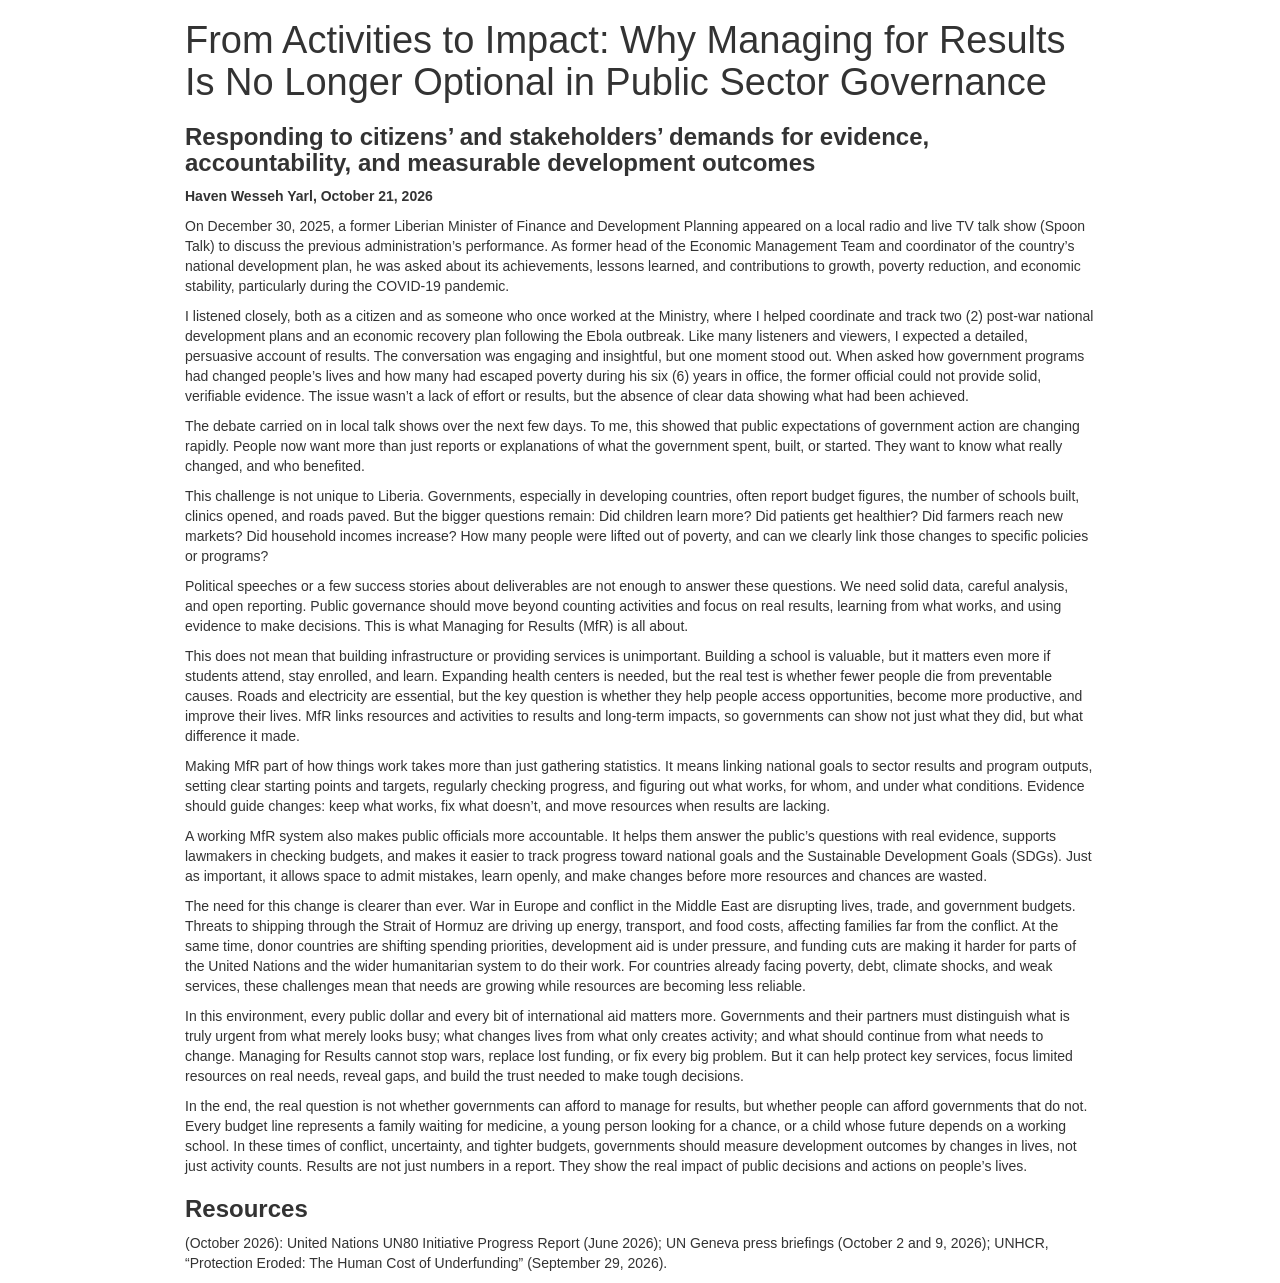
==== blogs/managing-for-results/managing_for_results.html @ 58fdbbfe "Update" ====
<!DOCTYPE html>

<html>

<head>

<meta charset="utf-8" />
<meta name="generator" content="pandoc" />
<meta http-equiv="X-UA-Compatible" content="IE=EDGE" />




<title>From Activities to Impact: Why Managing for Results Is No Longer Optional in Public Sector Governance</title>

<script>// Pandoc 2.9 adds attributes on both header and div. We remove the former (to
// be compatible with the behavior of Pandoc < 2.8).
document.addEventListener('DOMContentLoaded', function(e) {
  var hs = document.querySelectorAll("div.section[class*='level'] > :first-child");
  var i, h, a;
  for (i = 0; i < hs.length; i++) {
    h = hs[i];
    if (!/^h[1-6]$/i.test(h.tagName)) continue;  // it should be a header h1-h6
    a = h.attributes;
    while (a.length > 0) h.removeAttribute(a[0].name);
  }
});
</script>
<script>/*! jQuery v3.6.0 | (c) OpenJS Foundation and other contributors | jquery.org/license */
!function(e,t){"use strict";"object"==typeof module&&"object"==typeof module.exports?module.exports=e.document?t(e,!0):function(e){if(!e.document)throw new Error("jQuery requires a window with a document");return t(e)}:t(e)}("undefined"!=typeof window?window:this,function(C,e){"use strict";var t=[],r=Object.getPrototypeOf,s=t.slice,g=t.flat?function(e){return t.flat.call(e)}:function(e){return t.concat.apply([],e)},u=t.push,i=t.indexOf,n={},o=n.toString,v=n.hasOwnProperty,a=v.toString,l=a.call(Object),y={},m=function(e){return"function"==typeof e&&"number"!=typeof e.nodeType&&"function"!=typeof e.item},x=function(e){return null!=e&&e===e.window},E=C.document,c={type:!0,src:!0,nonce:!0,noModule:!0};function b(e,t,n){var r,i,o=(n=n||E).createElement("script");if(o.text=e,t)for(r in c)(i=t[r]||t.getAttribute&&t.getAttribute(r))&&o.setAttribute(r,i);n.head.appendChild(o).parentNode.removeChild(o)}function w(e){return null==e?e+"":"object"==typeof e||"function"==typeof e?n[o.call(e)]||"object":typeof e}var f="3.6.0",S=function(e,t){return new S.fn.init(e,t)};function p(e){var t=!!e&&"length"in e&&e.length,n=w(e);return!m(e)&&!x(e)&&("array"===n||0===t||"number"==typeof t&&0<t&&t-1 in e)}S.fn=S.prototype={jquery:f,constructor:S,length:0,toArray:function(){return s.call(this)},get:function(e){return null==e?s.call(this):e<0?this[e+this.length]:this[e]},pushStack:function(e){var t=S.merge(this.constructor(),e);return t.prevObject=this,t},each:function(e){return S.each(this,e)},map:function(n){return this.pushStack(S.map(this,function(e,t){return n.call(e,t,e)}))},slice:function(){return this.pushStack(s.apply(this,arguments))},first:function(){return this.eq(0)},last:function(){return this.eq(-1)},even:function(){return this.pushStack(S.grep(this,function(e,t){return(t+1)%2}))},odd:function(){return this.pushStack(S.grep(this,function(e,t){return t%2}))},eq:function(e){var t=this.length,n=+e+(e<0?t:0);return this.pushStack(0<=n&&n<t?[this[n]]:[])},end:function(){return this.prevObject||this.constructor()},push:u,sort:t.sort,splice:t.splice},S.extend=S.fn.extend=function(){var e,t,n,r,i,o,a=arguments[0]||{},s=1,u=arguments.length,l=!1;for("boolean"==typeof a&&(l=a,a=arguments[s]||{},s++),"object"==typeof a||m(a)||(a={}),s===u&&(a=this,s--);s<u;s++)if(null!=(e=arguments[s]))for(t in e)r=e[t],"__proto__"!==t&&a!==r&&(l&&r&&(S.isPlainObject(r)||(i=Array.isArray(r)))?(n=a[t],o=i&&!Array.isArray(n)?[]:i||S.isPlainObject(n)?n:{},i=!1,a[t]=S.extend(l,o,r)):void 0!==r&&(a[t]=r));return a},S.extend({expando:"jQuery"+(f+Math.random()).replace(/\D/g,""),isReady:!0,error:function(e){throw new Error(e)},noop:function(){},isPlainObject:function(e){var t,n;return!(!e||"[object Object]"!==o.call(e))&&(!(t=r(e))||"function"==typeof(n=v.call(t,"constructor")&&t.constructor)&&a.call(n)===l)},isEmptyObject:function(e){var t;for(t in e)return!1;return!0},globalEval:function(e,t,n){b(e,{nonce:t&&t.nonce},n)},each:function(e,t){var n,r=0;if(p(e)){for(n=e.length;r<n;r++)if(!1===t.call(e[r],r,e[r]))break}else for(r in e)if(!1===t.call(e[r],r,e[r]))break;return e},makeArray:function(e,t){var n=t||[];return null!=e&&(p(Object(e))?S.merge(n,"string"==typeof e?[e]:e):u.call(n,e)),n},inArray:function(e,t,n){return null==t?-1:i.call(t,e,n)},merge:function(e,t){for(var n=+t.length,r=0,i=e.length;r<n;r++)e[i++]=t[r];return e.length=i,e},grep:function(e,t,n){for(var r=[],i=0,o=e.length,a=!n;i<o;i++)!t(e[i],i)!==a&&r.push(e[i]);return r},map:function(e,t,n){var r,i,o=0,a=[];if(p(e))for(r=e.length;o<r;o++)null!=(i=t(e[o],o,n))&&a.push(i);else for(o in e)null!=(i=t(e[o],o,n))&&a.push(i);return g(a)},guid:1,support:y}),"function"==typeof Symbol&&(S.fn[Symbol.iterator]=t[Symbol.iterator]),S.each("Boolean Number String Function Array Date RegExp Object Error Symbol".split(" "),function(e,t){n["[object "+t+"]"]=t.toLowerCase()});var d=function(n){var e,d,b,o,i,h,f,g,w,u,l,T,C,a,E,v,s,c,y,S="sizzle"+1*new Date,p=n.document,k=0,r=0,m=ue(),x=ue(),A=ue(),N=ue(),j=function(e,t){return e===t&&(l=!0),0},D={}.hasOwnProperty,t=[],q=t.pop,L=t.push,H=t.push,O=t.slice,P=function(e,t){for(var n=0,r=e.length;n<r;n++)if(e[n]===t)return n;return-1},R="checked|selected|async|autofocus|autoplay|controls|defer|disabled|hidden|ismap|loop|multiple|open|readonly|required|scoped",M="[\\x20\\t\\r\\n\\f]",I="(?:\\\\[\\da-fA-F]{1,6}"+M+"?|\\\\[^\\r\\n\\f]|[\\w-]|[^\0-\\x7f])+",W="\\["+M+"*("+I+")(?:"+M+"*([*^$|!~]?=)"+M+"*(?:'((?:\\\\.|[^\\\\'])*)'|\"((?:\\\\.|[^\\\\\"])*)\"|("+I+"))|)"+M+"*\\]",F=":("+I+")(?:\\((('((?:\\\\.|[^\\\\'])*)'|\"((?:\\\\.|[^\\\\\"])*)\")|((?:\\\\.|[^\\\\()[\\]]|"+W+")*)|.*)\\)|)",B=new RegExp(M+"+","g"),$=new RegExp("^"+M+"+|((?:^|[^\\\\])(?:\\\\.)*)"+M+"+$","g"),_=new RegExp("^"+M+"*,"+M+"*"),z=new RegExp("^"+M+"*([>+~]|"+M+")"+M+"*"),U=new RegExp(M+"|>"),X=new RegExp(F),V=new RegExp("^"+I+"$"),G={ID:new RegExp("^#("+I+")"),CLASS:new RegExp("^\\.("+I+")"),TAG:new RegExp("^("+I+"|[*])"),ATTR:new RegExp("^"+W),PSEUDO:new RegExp("^"+F),CHILD:new RegExp("^:(only|first|last|nth|nth-last)-(child|of-type)(?:\\("+M+"*(even|odd|(([+-]|)(\\d*)n|)"+M+"*(?:([+-]|)"+M+"*(\\d+)|))"+M+"*\\)|)","i"),bool:new RegExp("^(?:"+R+")$","i"),needsContext:new RegExp("^"+M+"*[>+~]|:(even|odd|eq|gt|lt|nth|first|last)(?:\\("+M+"*((?:-\\d)?\\d*)"+M+"*\\)|)(?=[^-]|$)","i")},Y=/HTML$/i,Q=/^(?:input|select|textarea|button)$/i,J=/^h\d$/i,K=/^[^{]+\{\s*\[native \w/,Z=/^(?:#([\w-]+)|(\w+)|\.([\w-]+))$/,ee=/[+~]/,te=new RegExp("\\\\[\\da-fA-F]{1,6}"+M+"?|\\\\([^\\r\\n\\f])","g"),ne=function(e,t){var n="0x"+e.slice(1)-65536;return t||(n<0?String.fromCharCode(n+65536):String.fromCharCode(n>>10|55296,1023&n|56320))},re=/([\0-\x1f\x7f]|^-?\d)|^-$|[^\0-\x1f\x7f-\uFFFF\w-]/g,ie=function(e,t){return t?"\0"===e?"\ufffd":e.slice(0,-1)+"\\"+e.charCodeAt(e.length-1).toString(16)+" ":"\\"+e},oe=function(){T()},ae=be(function(e){return!0===e.disabled&&"fieldset"===e.nodeName.toLowerCase()},{dir:"parentNode",next:"legend"});try{H.apply(t=O.call(p.childNodes),p.childNodes),t[p.childNodes.length].nodeType}catch(e){H={apply:t.length?function(e,t){L.apply(e,O.call(t))}:function(e,t){var n=e.length,r=0;while(e[n++]=t[r++]);e.length=n-1}}}function se(t,e,n,r){var i,o,a,s,u,l,c,f=e&&e.ownerDocument,p=e?e.nodeType:9;if(n=n||[],"string"!=typeof t||!t||1!==p&&9!==p&&11!==p)return n;if(!r&&(T(e),e=e||C,E)){if(11!==p&&(u=Z.exec(t)))if(i=u[1]){if(9===p){if(!(a=e.getElementById(i)))return n;if(a.id===i)return n.push(a),n}else if(f&&(a=f.getElementById(i))&&y(e,a)&&a.id===i)return n.push(a),n}else{if(u[2])return H.apply(n,e.getElementsByTagName(t)),n;if((i=u[3])&&d.getElementsByClassName&&e.getElementsByClassName)return H.apply(n,e.getElementsByClassName(i)),n}if(d.qsa&&!N[t+" "]&&(!v||!v.test(t))&&(1!==p||"object"!==e.nodeName.toLowerCase())){if(c=t,f=e,1===p&&(U.test(t)||z.test(t))){(f=ee.test(t)&&ye(e.parentNode)||e)===e&&d.scope||((s=e.getAttribute("id"))?s=s.replace(re,ie):e.setAttribute("id",s=S)),o=(l=h(t)).length;while(o--)l[o]=(s?"#"+s:":scope")+" "+xe(l[o]);c=l.join(",")}try{return H.apply(n,f.querySelectorAll(c)),n}catch(e){N(t,!0)}finally{s===S&&e.removeAttribute("id")}}}return g(t.replace($,"$1"),e,n,r)}function ue(){var r=[];return function e(t,n){return r.push(t+" ")>b.cacheLength&&delete e[r.shift()],e[t+" "]=n}}function le(e){return e[S]=!0,e}function ce(e){var t=C.createElement("fieldset");try{return!!e(t)}catch(e){return!1}finally{t.parentNode&&t.parentNode.removeChild(t),t=null}}function fe(e,t){var n=e.split("|"),r=n.length;while(r--)b.attrHandle[n[r]]=t}function pe(e,t){var n=t&&e,r=n&&1===e.nodeType&&1===t.nodeType&&e.sourceIndex-t.sourceIndex;if(r)return r;if(n)while(n=n.nextSibling)if(n===t)return-1;return e?1:-1}function de(t){return function(e){return"input"===e.nodeName.toLowerCase()&&e.type===t}}function he(n){return function(e){var t=e.nodeName.toLowerCase();return("input"===t||"button"===t)&&e.type===n}}function ge(t){return function(e){return"form"in e?e.parentNode&&!1===e.disabled?"label"in e?"label"in e.parentNode?e.parentNode.disabled===t:e.disabled===t:e.isDisabled===t||e.isDisabled!==!t&&ae(e)===t:e.disabled===t:"label"in e&&e.disabled===t}}function ve(a){return le(function(o){return o=+o,le(function(e,t){var n,r=a([],e.length,o),i=r.length;while(i--)e[n=r[i]]&&(e[n]=!(t[n]=e[n]))})})}function ye(e){return e&&"undefined"!=typeof e.getElementsByTagName&&e}for(e in d=se.support={},i=se.isXML=function(e){var t=e&&e.namespaceURI,n=e&&(e.ownerDocument||e).documentElement;return!Y.test(t||n&&n.nodeName||"HTML")},T=se.setDocument=function(e){var t,n,r=e?e.ownerDocument||e:p;return r!=C&&9===r.nodeType&&r.documentElement&&(a=(C=r).documentElement,E=!i(C),p!=C&&(n=C.defaultView)&&n.top!==n&&(n.addEventListener?n.addEventListener("unload",oe,!1):n.attachEvent&&n.attachEvent("onunload",oe)),d.scope=ce(function(e){return a.appendChild(e).appendChild(C.createElement("div")),"undefined"!=typeof e.querySelectorAll&&!e.querySelectorAll(":scope fieldset div").length}),d.attributes=ce(function(e){return e.className="i",!e.getAttribute("className")}),d.getElementsByTagName=ce(function(e){return e.appendChild(C.createComment("")),!e.getElementsByTagName("*").length}),d.getElementsByClassName=K.test(C.getElementsByClassName),d.getById=ce(function(e){return a.appendChild(e).id=S,!C.getElementsByName||!C.getElementsByName(S).length}),d.getById?(b.filter.ID=function(e){var t=e.replace(te,ne);return function(e){return e.getAttribute("id")===t}},b.find.ID=function(e,t){if("undefined"!=typeof t.getElementById&&E){var n=t.getElementById(e);return n?[n]:[]}}):(b.filter.ID=function(e){var n=e.replace(te,ne);return function(e){var t="undefined"!=typeof e.getAttributeNode&&e.getAttributeNode("id");return t&&t.value===n}},b.find.ID=function(e,t){if("undefined"!=typeof t.getElementById&&E){var n,r,i,o=t.getElementById(e);if(o){if((n=o.getAttributeNode("id"))&&n.value===e)return[o];i=t.getElementsByName(e),r=0;while(o=i[r++])if((n=o.getAttributeNode("id"))&&n.value===e)return[o]}return[]}}),b.find.TAG=d.getElementsByTagName?function(e,t){return"undefined"!=typeof t.getElementsByTagName?t.getElementsByTagName(e):d.qsa?t.querySelectorAll(e):void 0}:function(e,t){var n,r=[],i=0,o=t.getElementsByTagName(e);if("*"===e){while(n=o[i++])1===n.nodeType&&r.push(n);return r}return o},b.find.CLASS=d.getElementsByClassName&&function(e,t){if("undefined"!=typeof t.getElementsByClassName&&E)return t.getElementsByClassName(e)},s=[],v=[],(d.qsa=K.test(C.querySelectorAll))&&(ce(function(e){var t;a.appendChild(e).innerHTML="<a id='"+S+"'></a><select id='"+S+"-\r\\' msallowcapture=''><option selected=''></option></select>",e.querySelectorAll("[msallowcapture^='']").length&&v.push("[*^$]="+M+"*(?:''|\"\")"),e.querySelectorAll("[selected]").length||v.push("\\["+M+"*(?:value|"+R+")"),e.querySelectorAll("[id~="+S+"-]").length||v.push("~="),(t=C.createElement("input")).setAttribute("name",""),e.appendChild(t),e.querySelectorAll("[name='']").length||v.push("\\["+M+"*name"+M+"*="+M+"*(?:''|\"\")"),e.querySelectorAll(":checked").length||v.push(":checked"),e.querySelectorAll("a#"+S+"+*").length||v.push(".#.+[+~]"),e.querySelectorAll("\\\f"),v.push("[\\r\\n\\f]")}),ce(function(e){e.innerHTML="<a href='' disabled='disabled'></a><select disabled='disabled'><option/></select>";var t=C.createElement("input");t.setAttribute("type","hidden"),e.appendChild(t).setAttribute("name","D"),e.querySelectorAll("[name=d]").length&&v.push("name"+M+"*[*^$|!~]?="),2!==e.querySelectorAll(":enabled").length&&v.push(":enabled",":disabled"),a.appendChild(e).disabled=!0,2!==e.querySelectorAll(":disabled").length&&v.push(":enabled",":disabled"),e.querySelectorAll("*,:x"),v.push(",.*:")})),(d.matchesSelector=K.test(c=a.matches||a.webkitMatchesSelector||a.mozMatchesSelector||a.oMatchesSelector||a.msMatchesSelector))&&ce(function(e){d.disconnectedMatch=c.call(e,"*"),c.call(e,"[s!='']:x"),s.push("!=",F)}),v=v.length&&new RegExp(v.join("|")),s=s.length&&new RegExp(s.join("|")),t=K.test(a.compareDocumentPosition),y=t||K.test(a.contains)?function(e,t){var n=9===e.nodeType?e.documentElement:e,r=t&&t.parentNode;return e===r||!(!r||1!==r.nodeType||!(n.contains?n.contains(r):e.compareDocumentPosition&&16&e.compareDocumentPosition(r)))}:function(e,t){if(t)while(t=t.parentNode)if(t===e)return!0;return!1},j=t?function(e,t){if(e===t)return l=!0,0;var n=!e.compareDocumentPosition-!t.compareDocumentPosition;return n||(1&(n=(e.ownerDocument||e)==(t.ownerDocument||t)?e.compareDocumentPosition(t):1)||!d.sortDetached&&t.compareDocumentPosition(e)===n?e==C||e.ownerDocument==p&&y(p,e)?-1:t==C||t.ownerDocument==p&&y(p,t)?1:u?P(u,e)-P(u,t):0:4&n?-1:1)}:function(e,t){if(e===t)return l=!0,0;var n,r=0,i=e.parentNode,o=t.parentNode,a=[e],s=[t];if(!i||!o)return e==C?-1:t==C?1:i?-1:o?1:u?P(u,e)-P(u,t):0;if(i===o)return pe(e,t);n=e;while(n=n.parentNode)a.unshift(n);n=t;while(n=n.parentNode)s.unshift(n);while(a[r]===s[r])r++;return r?pe(a[r],s[r]):a[r]==p?-1:s[r]==p?1:0}),C},se.matches=function(e,t){return se(e,null,null,t)},se.matchesSelector=function(e,t){if(T(e),d.matchesSelector&&E&&!N[t+" "]&&(!s||!s.test(t))&&(!v||!v.test(t)))try{var n=c.call(e,t);if(n||d.disconnectedMatch||e.document&&11!==e.document.nodeType)return n}catch(e){N(t,!0)}return 0<se(t,C,null,[e]).length},se.contains=function(e,t){return(e.ownerDocument||e)!=C&&T(e),y(e,t)},se.attr=function(e,t){(e.ownerDocument||e)!=C&&T(e);var n=b.attrHandle[t.toLowerCase()],r=n&&D.call(b.attrHandle,t.toLowerCase())?n(e,t,!E):void 0;return void 0!==r?r:d.attributes||!E?e.getAttribute(t):(r=e.getAttributeNode(t))&&r.specified?r.value:null},se.escape=function(e){return(e+"").replace(re,ie)},se.error=function(e){throw new Error("Syntax error, unrecognized expression: "+e)},se.uniqueSort=function(e){var t,n=[],r=0,i=0;if(l=!d.detectDuplicates,u=!d.sortStable&&e.slice(0),e.sort(j),l){while(t=e[i++])t===e[i]&&(r=n.push(i));while(r--)e.splice(n[r],1)}return u=null,e},o=se.getText=function(e){var t,n="",r=0,i=e.nodeType;if(i){if(1===i||9===i||11===i){if("string"==typeof e.textContent)return e.textContent;for(e=e.firstChild;e;e=e.nextSibling)n+=o(e)}else if(3===i||4===i)return e.nodeValue}else while(t=e[r++])n+=o(t);return n},(b=se.selectors={cacheLength:50,createPseudo:le,match:G,attrHandle:{},find:{},relative:{">":{dir:"parentNode",first:!0}," ":{dir:"parentNode"},"+":{dir:"previousSibling",first:!0},"~":{dir:"previousSibling"}},preFilter:{ATTR:function(e){return e[1]=e[1].replace(te,ne),e[3]=(e[3]||e[4]||e[5]||"").replace(te,ne),"~="===e[2]&&(e[3]=" "+e[3]+" "),e.slice(0,4)},CHILD:function(e){return e[1]=e[1].toLowerCase(),"nth"===e[1].slice(0,3)?(e[3]||se.error(e[0]),e[4]=+(e[4]?e[5]+(e[6]||1):2*("even"===e[3]||"odd"===e[3])),e[5]=+(e[7]+e[8]||"odd"===e[3])):e[3]&&se.error(e[0]),e},PSEUDO:function(e){var t,n=!e[6]&&e[2];return G.CHILD.test(e[0])?null:(e[3]?e[2]=e[4]||e[5]||"":n&&X.test(n)&&(t=h(n,!0))&&(t=n.indexOf(")",n.length-t)-n.length)&&(e[0]=e[0].slice(0,t),e[2]=n.slice(0,t)),e.slice(0,3))}},filter:{TAG:function(e){var t=e.replace(te,ne).toLowerCase();return"*"===e?function(){return!0}:function(e){return e.nodeName&&e.nodeName.toLowerCase()===t}},CLASS:function(e){var t=m[e+" "];return t||(t=new RegExp("(^|"+M+")"+e+"("+M+"|$)"))&&m(e,function(e){return t.test("string"==typeof e.className&&e.className||"undefined"!=typeof e.getAttribute&&e.getAttribute("class")||"")})},ATTR:function(n,r,i){return function(e){var t=se.attr(e,n);return null==t?"!="===r:!r||(t+="","="===r?t===i:"!="===r?t!==i:"^="===r?i&&0===t.indexOf(i):"*="===r?i&&-1<t.indexOf(i):"$="===r?i&&t.slice(-i.length)===i:"~="===r?-1<(" "+t.replace(B," ")+" ").indexOf(i):"|="===r&&(t===i||t.slice(0,i.length+1)===i+"-"))}},CHILD:function(h,e,t,g,v){var y="nth"!==h.slice(0,3),m="last"!==h.slice(-4),x="of-type"===e;return 1===g&&0===v?function(e){return!!e.parentNode}:function(e,t,n){var r,i,o,a,s,u,l=y!==m?"nextSibling":"previousSibling",c=e.parentNode,f=x&&e.nodeName.toLowerCase(),p=!n&&!x,d=!1;if(c){if(y){while(l){a=e;while(a=a[l])if(x?a.nodeName.toLowerCase()===f:1===a.nodeType)return!1;u=l="only"===h&&!u&&"nextSibling"}return!0}if(u=[m?c.firstChild:c.lastChild],m&&p){d=(s=(r=(i=(o=(a=c)[S]||(a[S]={}))[a.uniqueID]||(o[a.uniqueID]={}))[h]||[])[0]===k&&r[1])&&r[2],a=s&&c.childNodes[s];while(a=++s&&a&&a[l]||(d=s=0)||u.pop())if(1===a.nodeType&&++d&&a===e){i[h]=[k,s,d];break}}else if(p&&(d=s=(r=(i=(o=(a=e)[S]||(a[S]={}))[a.uniqueID]||(o[a.uniqueID]={}))[h]||[])[0]===k&&r[1]),!1===d)while(a=++s&&a&&a[l]||(d=s=0)||u.pop())if((x?a.nodeName.toLowerCase()===f:1===a.nodeType)&&++d&&(p&&((i=(o=a[S]||(a[S]={}))[a.uniqueID]||(o[a.uniqueID]={}))[h]=[k,d]),a===e))break;return(d-=v)===g||d%g==0&&0<=d/g}}},PSEUDO:function(e,o){var t,a=b.pseudos[e]||b.setFilters[e.toLowerCase()]||se.error("unsupported pseudo: "+e);return a[S]?a(o):1<a.length?(t=[e,e,"",o],b.setFilters.hasOwnProperty(e.toLowerCase())?le(function(e,t){var n,r=a(e,o),i=r.length;while(i--)e[n=P(e,r[i])]=!(t[n]=r[i])}):function(e){return a(e,0,t)}):a}},pseudos:{not:le(function(e){var r=[],i=[],s=f(e.replace($,"$1"));return s[S]?le(function(e,t,n,r){var i,o=s(e,null,r,[]),a=e.length;while(a--)(i=o[a])&&(e[a]=!(t[a]=i))}):function(e,t,n){return r[0]=e,s(r,null,n,i),r[0]=null,!i.pop()}}),has:le(function(t){return function(e){return 0<se(t,e).length}}),contains:le(function(t){return t=t.replace(te,ne),function(e){return-1<(e.textContent||o(e)).indexOf(t)}}),lang:le(function(n){return V.test(n||"")||se.error("unsupported lang: "+n),n=n.replace(te,ne).toLowerCase(),function(e){var t;do{if(t=E?e.lang:e.getAttribute("xml:lang")||e.getAttribute("lang"))return(t=t.toLowerCase())===n||0===t.indexOf(n+"-")}while((e=e.parentNode)&&1===e.nodeType);return!1}}),target:function(e){var t=n.location&&n.location.hash;return t&&t.slice(1)===e.id},root:function(e){return e===a},focus:function(e){return e===C.activeElement&&(!C.hasFocus||C.hasFocus())&&!!(e.type||e.href||~e.tabIndex)},enabled:ge(!1),disabled:ge(!0),checked:function(e){var t=e.nodeName.toLowerCase();return"input"===t&&!!e.checked||"option"===t&&!!e.selected},selected:function(e){return e.parentNode&&e.parentNode.selectedIndex,!0===e.selected},empty:function(e){for(e=e.firstChild;e;e=e.nextSibling)if(e.nodeType<6)return!1;return!0},parent:function(e){return!b.pseudos.empty(e)},header:function(e){return J.test(e.nodeName)},input:function(e){return Q.test(e.nodeName)},button:function(e){var t=e.nodeName.toLowerCase();return"input"===t&&"button"===e.type||"button"===t},text:function(e){var t;return"input"===e.nodeName.toLowerCase()&&"text"===e.type&&(null==(t=e.getAttribute("type"))||"text"===t.toLowerCase())},first:ve(function(){return[0]}),last:ve(function(e,t){return[t-1]}),eq:ve(function(e,t,n){return[n<0?n+t:n]}),even:ve(function(e,t){for(var n=0;n<t;n+=2)e.push(n);return e}),odd:ve(function(e,t){for(var n=1;n<t;n+=2)e.push(n);return e}),lt:ve(function(e,t,n){for(var r=n<0?n+t:t<n?t:n;0<=--r;)e.push(r);return e}),gt:ve(function(e,t,n){for(var r=n<0?n+t:n;++r<t;)e.push(r);return e})}}).pseudos.nth=b.pseudos.eq,{radio:!0,checkbox:!0,file:!0,password:!0,image:!0})b.pseudos[e]=de(e);for(e in{submit:!0,reset:!0})b.pseudos[e]=he(e);function me(){}function xe(e){for(var t=0,n=e.length,r="";t<n;t++)r+=e[t].value;return r}function be(s,e,t){var u=e.dir,l=e.next,c=l||u,f=t&&"parentNode"===c,p=r++;return e.first?function(e,t,n){while(e=e[u])if(1===e.nodeType||f)return s(e,t,n);return!1}:function(e,t,n){var r,i,o,a=[k,p];if(n){while(e=e[u])if((1===e.nodeType||f)&&s(e,t,n))return!0}else while(e=e[u])if(1===e.nodeType||f)if(i=(o=e[S]||(e[S]={}))[e.uniqueID]||(o[e.uniqueID]={}),l&&l===e.nodeName.toLowerCase())e=e[u]||e;else{if((r=i[c])&&r[0]===k&&r[1]===p)return a[2]=r[2];if((i[c]=a)[2]=s(e,t,n))return!0}return!1}}function we(i){return 1<i.length?function(e,t,n){var r=i.length;while(r--)if(!i[r](e,t,n))return!1;return!0}:i[0]}function Te(e,t,n,r,i){for(var o,a=[],s=0,u=e.length,l=null!=t;s<u;s++)(o=e[s])&&(n&&!n(o,r,i)||(a.push(o),l&&t.push(s)));return a}function Ce(d,h,g,v,y,e){return v&&!v[S]&&(v=Ce(v)),y&&!y[S]&&(y=Ce(y,e)),le(function(e,t,n,r){var i,o,a,s=[],u=[],l=t.length,c=e||function(e,t,n){for(var r=0,i=t.length;r<i;r++)se(e,t[r],n);return n}(h||"*",n.nodeType?[n]:n,[]),f=!d||!e&&h?c:Te(c,s,d,n,r),p=g?y||(e?d:l||v)?[]:t:f;if(g&&g(f,p,n,r),v){i=Te(p,u),v(i,[],n,r),o=i.length;while(o--)(a=i[o])&&(p[u[o]]=!(f[u[o]]=a))}if(e){if(y||d){if(y){i=[],o=p.length;while(o--)(a=p[o])&&i.push(f[o]=a);y(null,p=[],i,r)}o=p.length;while(o--)(a=p[o])&&-1<(i=y?P(e,a):s[o])&&(e[i]=!(t[i]=a))}}else p=Te(p===t?p.splice(l,p.length):p),y?y(null,t,p,r):H.apply(t,p)})}function Ee(e){for(var i,t,n,r=e.length,o=b.relative[e[0].type],a=o||b.relative[" "],s=o?1:0,u=be(function(e){return e===i},a,!0),l=be(function(e){return-1<P(i,e)},a,!0),c=[function(e,t,n){var r=!o&&(n||t!==w)||((i=t).nodeType?u(e,t,n):l(e,t,n));return i=null,r}];s<r;s++)if(t=b.relative[e[s].type])c=[be(we(c),t)];else{if((t=b.filter[e[s].type].apply(null,e[s].matches))[S]){for(n=++s;n<r;n++)if(b.relative[e[n].type])break;return Ce(1<s&&we(c),1<s&&xe(e.slice(0,s-1).concat({value:" "===e[s-2].type?"*":""})).replace($,"$1"),t,s<n&&Ee(e.slice(s,n)),n<r&&Ee(e=e.slice(n)),n<r&&xe(e))}c.push(t)}return we(c)}return me.prototype=b.filters=b.pseudos,b.setFilters=new me,h=se.tokenize=function(e,t){var n,r,i,o,a,s,u,l=x[e+" "];if(l)return t?0:l.slice(0);a=e,s=[],u=b.preFilter;while(a){for(o in n&&!(r=_.exec(a))||(r&&(a=a.slice(r[0].length)||a),s.push(i=[])),n=!1,(r=z.exec(a))&&(n=r.shift(),i.push({value:n,type:r[0].replace($," ")}),a=a.slice(n.length)),b.filter)!(r=G[o].exec(a))||u[o]&&!(r=u[o](r))||(n=r.shift(),i.push({value:n,type:o,matches:r}),a=a.slice(n.length));if(!n)break}return t?a.length:a?se.error(e):x(e,s).slice(0)},f=se.compile=function(e,t){var n,v,y,m,x,r,i=[],o=[],a=A[e+" "];if(!a){t||(t=h(e)),n=t.length;while(n--)(a=Ee(t[n]))[S]?i.push(a):o.push(a);(a=A(e,(v=o,m=0<(y=i).length,x=0<v.length,r=function(e,t,n,r,i){var o,a,s,u=0,l="0",c=e&&[],f=[],p=w,d=e||x&&b.find.TAG("*",i),h=k+=null==p?1:Math.random()||.1,g=d.length;for(i&&(w=t==C||t||i);l!==g&&null!=(o=d[l]);l++){if(x&&o){a=0,t||o.ownerDocument==C||(T(o),n=!E);while(s=v[a++])if(s(o,t||C,n)){r.push(o);break}i&&(k=h)}m&&((o=!s&&o)&&u--,e&&c.push(o))}if(u+=l,m&&l!==u){a=0;while(s=y[a++])s(c,f,t,n);if(e){if(0<u)while(l--)c[l]||f[l]||(f[l]=q.call(r));f=Te(f)}H.apply(r,f),i&&!e&&0<f.length&&1<u+y.length&&se.uniqueSort(r)}return i&&(k=h,w=p),c},m?le(r):r))).selector=e}return a},g=se.select=function(e,t,n,r){var i,o,a,s,u,l="function"==typeof e&&e,c=!r&&h(e=l.selector||e);if(n=n||[],1===c.length){if(2<(o=c[0]=c[0].slice(0)).length&&"ID"===(a=o[0]).type&&9===t.nodeType&&E&&b.relative[o[1].type]){if(!(t=(b.find.ID(a.matches[0].replace(te,ne),t)||[])[0]))return n;l&&(t=t.parentNode),e=e.slice(o.shift().value.length)}i=G.needsContext.test(e)?0:o.length;while(i--){if(a=o[i],b.relative[s=a.type])break;if((u=b.find[s])&&(r=u(a.matches[0].replace(te,ne),ee.test(o[0].type)&&ye(t.parentNode)||t))){if(o.splice(i,1),!(e=r.length&&xe(o)))return H.apply(n,r),n;break}}}return(l||f(e,c))(r,t,!E,n,!t||ee.test(e)&&ye(t.parentNode)||t),n},d.sortStable=S.split("").sort(j).join("")===S,d.detectDuplicates=!!l,T(),d.sortDetached=ce(function(e){return 1&e.compareDocumentPosition(C.createElement("fieldset"))}),ce(function(e){return e.innerHTML="<a href='#'></a>","#"===e.firstChild.getAttribute("href")})||fe("type|href|height|width",function(e,t,n){if(!n)return e.getAttribute(t,"type"===t.toLowerCase()?1:2)}),d.attributes&&ce(function(e){return e.innerHTML="<input/>",e.firstChild.setAttribute("value",""),""===e.firstChild.getAttribute("value")})||fe("value",function(e,t,n){if(!n&&"input"===e.nodeName.toLowerCase())return e.defaultValue}),ce(function(e){return null==e.getAttribute("disabled")})||fe(R,function(e,t,n){var r;if(!n)return!0===e[t]?t.toLowerCase():(r=e.getAttributeNode(t))&&r.specified?r.value:null}),se}(C);S.find=d,S.expr=d.selectors,S.expr[":"]=S.expr.pseudos,S.uniqueSort=S.unique=d.uniqueSort,S.text=d.getText,S.isXMLDoc=d.isXML,S.contains=d.contains,S.escapeSelector=d.escape;var h=function(e,t,n){var r=[],i=void 0!==n;while((e=e[t])&&9!==e.nodeType)if(1===e.nodeType){if(i&&S(e).is(n))break;r.push(e)}return r},T=function(e,t){for(var n=[];e;e=e.nextSibling)1===e.nodeType&&e!==t&&n.push(e);return n},k=S.expr.match.needsContext;function A(e,t){return e.nodeName&&e.nodeName.toLowerCase()===t.toLowerCase()}var N=/^<([a-z][^\/\0>:\x20\t\r\n\f]*)[\x20\t\r\n\f]*\/?>(?:<\/\1>|)$/i;function j(e,n,r){return m(n)?S.grep(e,function(e,t){return!!n.call(e,t,e)!==r}):n.nodeType?S.grep(e,function(e){return e===n!==r}):"string"!=typeof n?S.grep(e,function(e){return-1<i.call(n,e)!==r}):S.filter(n,e,r)}S.filter=function(e,t,n){var r=t[0];return n&&(e=":not("+e+")"),1===t.length&&1===r.nodeType?S.find.matchesSelector(r,e)?[r]:[]:S.find.matches(e,S.grep(t,function(e){return 1===e.nodeType}))},S.fn.extend({find:function(e){var t,n,r=this.length,i=this;if("string"!=typeof e)return this.pushStack(S(e).filter(function(){for(t=0;t<r;t++)if(S.contains(i[t],this))return!0}));for(n=this.pushStack([]),t=0;t<r;t++)S.find(e,i[t],n);return 1<r?S.uniqueSort(n):n},filter:function(e){return this.pushStack(j(this,e||[],!1))},not:function(e){return this.pushStack(j(this,e||[],!0))},is:function(e){return!!j(this,"string"==typeof e&&k.test(e)?S(e):e||[],!1).length}});var D,q=/^(?:\s*(<[\w\W]+>)[^>]*|#([\w-]+))$/;(S.fn.init=function(e,t,n){var r,i;if(!e)return this;if(n=n||D,"string"==typeof e){if(!(r="<"===e[0]&&">"===e[e.length-1]&&3<=e.length?[null,e,null]:q.exec(e))||!r[1]&&t)return!t||t.jquery?(t||n).find(e):this.constructor(t).find(e);if(r[1]){if(t=t instanceof S?t[0]:t,S.merge(this,S.parseHTML(r[1],t&&t.nodeType?t.ownerDocument||t:E,!0)),N.test(r[1])&&S.isPlainObject(t))for(r in t)m(this[r])?this[r](t[r]):this.attr(r,t[r]);return this}return(i=E.getElementById(r[2]))&&(this[0]=i,this.length=1),this}return e.nodeType?(this[0]=e,this.length=1,this):m(e)?void 0!==n.ready?n.ready(e):e(S):S.makeArray(e,this)}).prototype=S.fn,D=S(E);var L=/^(?:parents|prev(?:Until|All))/,H={children:!0,contents:!0,next:!0,prev:!0};function O(e,t){while((e=e[t])&&1!==e.nodeType);return e}S.fn.extend({has:function(e){var t=S(e,this),n=t.length;return this.filter(function(){for(var e=0;e<n;e++)if(S.contains(this,t[e]))return!0})},closest:function(e,t){var n,r=0,i=this.length,o=[],a="string"!=typeof e&&S(e);if(!k.test(e))for(;r<i;r++)for(n=this[r];n&&n!==t;n=n.parentNode)if(n.nodeType<11&&(a?-1<a.index(n):1===n.nodeType&&S.find.matchesSelector(n,e))){o.push(n);break}return this.pushStack(1<o.length?S.uniqueSort(o):o)},index:function(e){return e?"string"==typeof e?i.call(S(e),this[0]):i.call(this,e.jquery?e[0]:e):this[0]&&this[0].parentNode?this.first().prevAll().length:-1},add:function(e,t){return this.pushStack(S.uniqueSort(S.merge(this.get(),S(e,t))))},addBack:function(e){return this.add(null==e?this.prevObject:this.prevObject.filter(e))}}),S.each({parent:function(e){var t=e.parentNode;return t&&11!==t.nodeType?t:null},parents:function(e){return h(e,"parentNode")},parentsUntil:function(e,t,n){return h(e,"parentNode",n)},next:function(e){return O(e,"nextSibling")},prev:function(e){return O(e,"previousSibling")},nextAll:function(e){return h(e,"nextSibling")},prevAll:function(e){return h(e,"previousSibling")},nextUntil:function(e,t,n){return h(e,"nextSibling",n)},prevUntil:function(e,t,n){return h(e,"previousSibling",n)},siblings:function(e){return T((e.parentNode||{}).firstChild,e)},children:function(e){return T(e.firstChild)},contents:function(e){return null!=e.contentDocument&&r(e.contentDocument)?e.contentDocument:(A(e,"template")&&(e=e.content||e),S.merge([],e.childNodes))}},function(r,i){S.fn[r]=function(e,t){var n=S.map(this,i,e);return"Until"!==r.slice(-5)&&(t=e),t&&"string"==typeof t&&(n=S.filter(t,n)),1<this.length&&(H[r]||S.uniqueSort(n),L.test(r)&&n.reverse()),this.pushStack(n)}});var P=/[^\x20\t\r\n\f]+/g;function R(e){return e}function M(e){throw e}function I(e,t,n,r){var i;try{e&&m(i=e.promise)?i.call(e).done(t).fail(n):e&&m(i=e.then)?i.call(e,t,n):t.apply(void 0,[e].slice(r))}catch(e){n.apply(void 0,[e])}}S.Callbacks=function(r){var e,n;r="string"==typeof r?(e=r,n={},S.each(e.match(P)||[],function(e,t){n[t]=!0}),n):S.extend({},r);var i,t,o,a,s=[],u=[],l=-1,c=function(){for(a=a||r.once,o=i=!0;u.length;l=-1){t=u.shift();while(++l<s.length)!1===s[l].apply(t[0],t[1])&&r.stopOnFalse&&(l=s.length,t=!1)}r.memory||(t=!1),i=!1,a&&(s=t?[]:"")},f={add:function(){return s&&(t&&!i&&(l=s.length-1,u.push(t)),function n(e){S.each(e,function(e,t){m(t)?r.unique&&f.has(t)||s.push(t):t&&t.length&&"string"!==w(t)&&n(t)})}(arguments),t&&!i&&c()),this},remove:function(){return S.each(arguments,function(e,t){var n;while(-1<(n=S.inArray(t,s,n)))s.splice(n,1),n<=l&&l--}),this},has:function(e){return e?-1<S.inArray(e,s):0<s.length},empty:function(){return s&&(s=[]),this},disable:function(){return a=u=[],s=t="",this},disabled:function(){return!s},lock:function(){return a=u=[],t||i||(s=t=""),this},locked:function(){return!!a},fireWith:function(e,t){return a||(t=[e,(t=t||[]).slice?t.slice():t],u.push(t),i||c()),this},fire:function(){return f.fireWith(this,arguments),this},fired:function(){return!!o}};return f},S.extend({Deferred:function(e){var o=[["notify","progress",S.Callbacks("memory"),S.Callbacks("memory"),2],["resolve","done",S.Callbacks("once memory"),S.Callbacks("once memory"),0,"resolved"],["reject","fail",S.Callbacks("once memory"),S.Callbacks("once memory"),1,"rejected"]],i="pending",a={state:function(){return i},always:function(){return s.done(arguments).fail(arguments),this},"catch":function(e){return a.then(null,e)},pipe:function(){var i=arguments;return S.Deferred(function(r){S.each(o,function(e,t){var n=m(i[t[4]])&&i[t[4]];s[t[1]](function(){var e=n&&n.apply(this,arguments);e&&m(e.promise)?e.promise().progress(r.notify).done(r.resolve).fail(r.reject):r[t[0]+"With"](this,n?[e]:arguments)})}),i=null}).promise()},then:function(t,n,r){var u=0;function l(i,o,a,s){return function(){var n=this,r=arguments,e=function(){var e,t;if(!(i<u)){if((e=a.apply(n,r))===o.promise())throw new TypeError("Thenable self-resolution");t=e&&("object"==typeof e||"function"==typeof e)&&e.then,m(t)?s?t.call(e,l(u,o,R,s),l(u,o,M,s)):(u++,t.call(e,l(u,o,R,s),l(u,o,M,s),l(u,o,R,o.notifyWith))):(a!==R&&(n=void 0,r=[e]),(s||o.resolveWith)(n,r))}},t=s?e:function(){try{e()}catch(e){S.Deferred.exceptionHook&&S.Deferred.exceptionHook(e,t.stackTrace),u<=i+1&&(a!==M&&(n=void 0,r=[e]),o.rejectWith(n,r))}};i?t():(S.Deferred.getStackHook&&(t.stackTrace=S.Deferred.getStackHook()),C.setTimeout(t))}}return S.Deferred(function(e){o[0][3].add(l(0,e,m(r)?r:R,e.notifyWith)),o[1][3].add(l(0,e,m(t)?t:R)),o[2][3].add(l(0,e,m(n)?n:M))}).promise()},promise:function(e){return null!=e?S.extend(e,a):a}},s={};return S.each(o,function(e,t){var n=t[2],r=t[5];a[t[1]]=n.add,r&&n.add(function(){i=r},o[3-e][2].disable,o[3-e][3].disable,o[0][2].lock,o[0][3].lock),n.add(t[3].fire),s[t[0]]=function(){return s[t[0]+"With"](this===s?void 0:this,arguments),this},s[t[0]+"With"]=n.fireWith}),a.promise(s),e&&e.call(s,s),s},when:function(e){var n=arguments.length,t=n,r=Array(t),i=s.call(arguments),o=S.Deferred(),a=function(t){return function(e){r[t]=this,i[t]=1<arguments.length?s.call(arguments):e,--n||o.resolveWith(r,i)}};if(n<=1&&(I(e,o.done(a(t)).resolve,o.reject,!n),"pending"===o.state()||m(i[t]&&i[t].then)))return o.then();while(t--)I(i[t],a(t),o.reject);return o.promise()}});var W=/^(Eval|Internal|Range|Reference|Syntax|Type|URI)Error$/;S.Deferred.exceptionHook=function(e,t){C.console&&C.console.warn&&e&&W.test(e.name)&&C.console.warn("jQuery.Deferred exception: "+e.message,e.stack,t)},S.readyException=function(e){C.setTimeout(function(){throw e})};var F=S.Deferred();function B(){E.removeEventListener("DOMContentLoaded",B),C.removeEventListener("load",B),S.ready()}S.fn.ready=function(e){return F.then(e)["catch"](function(e){S.readyException(e)}),this},S.extend({isReady:!1,readyWait:1,ready:function(e){(!0===e?--S.readyWait:S.isReady)||(S.isReady=!0)!==e&&0<--S.readyWait||F.resolveWith(E,[S])}}),S.ready.then=F.then,"complete"===E.readyState||"loading"!==E.readyState&&!E.documentElement.doScroll?C.setTimeout(S.ready):(E.addEventListener("DOMContentLoaded",B),C.addEventListener("load",B));var $=function(e,t,n,r,i,o,a){var s=0,u=e.length,l=null==n;if("object"===w(n))for(s in i=!0,n)$(e,t,s,n[s],!0,o,a);else if(void 0!==r&&(i=!0,m(r)||(a=!0),l&&(a?(t.call(e,r),t=null):(l=t,t=function(e,t,n){return l.call(S(e),n)})),t))for(;s<u;s++)t(e[s],n,a?r:r.call(e[s],s,t(e[s],n)));return i?e:l?t.call(e):u?t(e[0],n):o},_=/^-ms-/,z=/-([a-z])/g;function U(e,t){return t.toUpperCase()}function X(e){return e.replace(_,"ms-").replace(z,U)}var V=function(e){return 1===e.nodeType||9===e.nodeType||!+e.nodeType};function G(){this.expando=S.expando+G.uid++}G.uid=1,G.prototype={cache:function(e){var t=e[this.expando];return t||(t={},V(e)&&(e.nodeType?e[this.expando]=t:Object.defineProperty(e,this.expando,{value:t,configurable:!0}))),t},set:function(e,t,n){var r,i=this.cache(e);if("string"==typeof t)i[X(t)]=n;else for(r in t)i[X(r)]=t[r];return i},get:function(e,t){return void 0===t?this.cache(e):e[this.expando]&&e[this.expando][X(t)]},access:function(e,t,n){return void 0===t||t&&"string"==typeof t&&void 0===n?this.get(e,t):(this.set(e,t,n),void 0!==n?n:t)},remove:function(e,t){var n,r=e[this.expando];if(void 0!==r){if(void 0!==t){n=(t=Array.isArray(t)?t.map(X):(t=X(t))in r?[t]:t.match(P)||[]).length;while(n--)delete r[t[n]]}(void 0===t||S.isEmptyObject(r))&&(e.nodeType?e[this.expando]=void 0:delete e[this.expando])}},hasData:function(e){var t=e[this.expando];return void 0!==t&&!S.isEmptyObject(t)}};var Y=new G,Q=new G,J=/^(?:\{[\w\W]*\}|\[[\w\W]*\])$/,K=/[A-Z]/g;function Z(e,t,n){var r,i;if(void 0===n&&1===e.nodeType)if(r="data-"+t.replace(K,"-$&").toLowerCase(),"string"==typeof(n=e.getAttribute(r))){try{n="true"===(i=n)||"false"!==i&&("null"===i?null:i===+i+""?+i:J.test(i)?JSON.parse(i):i)}catch(e){}Q.set(e,t,n)}else n=void 0;return n}S.extend({hasData:function(e){return Q.hasData(e)||Y.hasData(e)},data:function(e,t,n){return Q.access(e,t,n)},removeData:function(e,t){Q.remove(e,t)},_data:function(e,t,n){return Y.access(e,t,n)},_removeData:function(e,t){Y.remove(e,t)}}),S.fn.extend({data:function(n,e){var t,r,i,o=this[0],a=o&&o.attributes;if(void 0===n){if(this.length&&(i=Q.get(o),1===o.nodeType&&!Y.get(o,"hasDataAttrs"))){t=a.length;while(t--)a[t]&&0===(r=a[t].name).indexOf("data-")&&(r=X(r.slice(5)),Z(o,r,i[r]));Y.set(o,"hasDataAttrs",!0)}return i}return"object"==typeof n?this.each(function(){Q.set(this,n)}):$(this,function(e){var t;if(o&&void 0===e)return void 0!==(t=Q.get(o,n))?t:void 0!==(t=Z(o,n))?t:void 0;this.each(function(){Q.set(this,n,e)})},null,e,1<arguments.length,null,!0)},removeData:function(e){return this.each(function(){Q.remove(this,e)})}}),S.extend({queue:function(e,t,n){var r;if(e)return t=(t||"fx")+"queue",r=Y.get(e,t),n&&(!r||Array.isArray(n)?r=Y.access(e,t,S.makeArray(n)):r.push(n)),r||[]},dequeue:function(e,t){t=t||"fx";var n=S.queue(e,t),r=n.length,i=n.shift(),o=S._queueHooks(e,t);"inprogress"===i&&(i=n.shift(),r--),i&&("fx"===t&&n.unshift("inprogress"),delete o.stop,i.call(e,function(){S.dequeue(e,t)},o)),!r&&o&&o.empty.fire()},_queueHooks:function(e,t){var n=t+"queueHooks";return Y.get(e,n)||Y.access(e,n,{empty:S.Callbacks("once memory").add(function(){Y.remove(e,[t+"queue",n])})})}}),S.fn.extend({queue:function(t,n){var e=2;return"string"!=typeof t&&(n=t,t="fx",e--),arguments.length<e?S.queue(this[0],t):void 0===n?this:this.each(function(){var e=S.queue(this,t,n);S._queueHooks(this,t),"fx"===t&&"inprogress"!==e[0]&&S.dequeue(this,t)})},dequeue:function(e){return this.each(function(){S.dequeue(this,e)})},clearQueue:function(e){return this.queue(e||"fx",[])},promise:function(e,t){var n,r=1,i=S.Deferred(),o=this,a=this.length,s=function(){--r||i.resolveWith(o,[o])};"string"!=typeof e&&(t=e,e=void 0),e=e||"fx";while(a--)(n=Y.get(o[a],e+"queueHooks"))&&n.empty&&(r++,n.empty.add(s));return s(),i.promise(t)}});var ee=/[+-]?(?:\d*\.|)\d+(?:[eE][+-]?\d+|)/.source,te=new RegExp("^(?:([+-])=|)("+ee+")([a-z%]*)$","i"),ne=["Top","Right","Bottom","Left"],re=E.documentElement,ie=function(e){return S.contains(e.ownerDocument,e)},oe={composed:!0};re.getRootNode&&(ie=function(e){return S.contains(e.ownerDocument,e)||e.getRootNode(oe)===e.ownerDocument});var ae=function(e,t){return"none"===(e=t||e).style.display||""===e.style.display&&ie(e)&&"none"===S.css(e,"display")};function se(e,t,n,r){var i,o,a=20,s=r?function(){return r.cur()}:function(){return S.css(e,t,"")},u=s(),l=n&&n[3]||(S.cssNumber[t]?"":"px"),c=e.nodeType&&(S.cssNumber[t]||"px"!==l&&+u)&&te.exec(S.css(e,t));if(c&&c[3]!==l){u/=2,l=l||c[3],c=+u||1;while(a--)S.style(e,t,c+l),(1-o)*(1-(o=s()/u||.5))<=0&&(a=0),c/=o;c*=2,S.style(e,t,c+l),n=n||[]}return n&&(c=+c||+u||0,i=n[1]?c+(n[1]+1)*n[2]:+n[2],r&&(r.unit=l,r.start=c,r.end=i)),i}var ue={};function le(e,t){for(var n,r,i,o,a,s,u,l=[],c=0,f=e.length;c<f;c++)(r=e[c]).style&&(n=r.style.display,t?("none"===n&&(l[c]=Y.get(r,"display")||null,l[c]||(r.style.display="")),""===r.style.display&&ae(r)&&(l[c]=(u=a=o=void 0,a=(i=r).ownerDocument,s=i.nodeName,(u=ue[s])||(o=a.body.appendChild(a.createElement(s)),u=S.css(o,"display"),o.parentNode.removeChild(o),"none"===u&&(u="block"),ue[s]=u)))):"none"!==n&&(l[c]="none",Y.set(r,"display",n)));for(c=0;c<f;c++)null!=l[c]&&(e[c].style.display=l[c]);return e}S.fn.extend({show:function(){return le(this,!0)},hide:function(){return le(this)},toggle:function(e){return"boolean"==typeof e?e?this.show():this.hide():this.each(function(){ae(this)?S(this).show():S(this).hide()})}});var ce,fe,pe=/^(?:checkbox|radio)$/i,de=/<([a-z][^\/\0>\x20\t\r\n\f]*)/i,he=/^$|^module$|\/(?:java|ecma)script/i;ce=E.createDocumentFragment().appendChild(E.createElement("div")),(fe=E.createElement("input")).setAttribute("type","radio"),fe.setAttribute("checked","checked"),fe.setAttribute("name","t"),ce.appendChild(fe),y.checkClone=ce.cloneNode(!0).cloneNode(!0).lastChild.checked,ce.innerHTML="<textarea>x</textarea>",y.noCloneChecked=!!ce.cloneNode(!0).lastChild.defaultValue,ce.innerHTML="<option></option>",y.option=!!ce.lastChild;var ge={thead:[1,"<table>","</table>"],col:[2,"<table><colgroup>","</colgroup></table>"],tr:[2,"<table><tbody>","</tbody></table>"],td:[3,"<table><tbody><tr>","</tr></tbody></table>"],_default:[0,"",""]};function ve(e,t){var n;return n="undefined"!=typeof e.getElementsByTagName?e.getElementsByTagName(t||"*"):"undefined"!=typeof e.querySelectorAll?e.querySelectorAll(t||"*"):[],void 0===t||t&&A(e,t)?S.merge([e],n):n}function ye(e,t){for(var n=0,r=e.length;n<r;n++)Y.set(e[n],"globalEval",!t||Y.get(t[n],"globalEval"))}ge.tbody=ge.tfoot=ge.colgroup=ge.caption=ge.thead,ge.th=ge.td,y.option||(ge.optgroup=ge.option=[1,"<select multiple='multiple'>","</select>"]);var me=/<|&#?\w+;/;function xe(e,t,n,r,i){for(var o,a,s,u,l,c,f=t.createDocumentFragment(),p=[],d=0,h=e.length;d<h;d++)if((o=e[d])||0===o)if("object"===w(o))S.merge(p,o.nodeType?[o]:o);else if(me.test(o)){a=a||f.appendChild(t.createElement("div")),s=(de.exec(o)||["",""])[1].toLowerCase(),u=ge[s]||ge._default,a.innerHTML=u[1]+S.htmlPrefilter(o)+u[2],c=u[0];while(c--)a=a.lastChild;S.merge(p,a.childNodes),(a=f.firstChild).textContent=""}else p.push(t.createTextNode(o));f.textContent="",d=0;while(o=p[d++])if(r&&-1<S.inArray(o,r))i&&i.push(o);else if(l=ie(o),a=ve(f.appendChild(o),"script"),l&&ye(a),n){c=0;while(o=a[c++])he.test(o.type||"")&&n.push(o)}return f}var be=/^([^.]*)(?:\.(.+)|)/;function we(){return!0}function Te(){return!1}function Ce(e,t){return e===function(){try{return E.activeElement}catch(e){}}()==("focus"===t)}function Ee(e,t,n,r,i,o){var a,s;if("object"==typeof t){for(s in"string"!=typeof n&&(r=r||n,n=void 0),t)Ee(e,s,n,r,t[s],o);return e}if(null==r&&null==i?(i=n,r=n=void 0):null==i&&("string"==typeof n?(i=r,r=void 0):(i=r,r=n,n=void 0)),!1===i)i=Te;else if(!i)return e;return 1===o&&(a=i,(i=function(e){return S().off(e),a.apply(this,arguments)}).guid=a.guid||(a.guid=S.guid++)),e.each(function(){S.event.add(this,t,i,r,n)})}function Se(e,i,o){o?(Y.set(e,i,!1),S.event.add(e,i,{namespace:!1,handler:function(e){var t,n,r=Y.get(this,i);if(1&e.isTrigger&&this[i]){if(r.length)(S.event.special[i]||{}).delegateType&&e.stopPropagation();else if(r=s.call(arguments),Y.set(this,i,r),t=o(this,i),this[i](),r!==(n=Y.get(this,i))||t?Y.set(this,i,!1):n={},r!==n)return e.stopImmediatePropagation(),e.preventDefault(),n&&n.value}else r.length&&(Y.set(this,i,{value:S.event.trigger(S.extend(r[0],S.Event.prototype),r.slice(1),this)}),e.stopImmediatePropagation())}})):void 0===Y.get(e,i)&&S.event.add(e,i,we)}S.event={global:{},add:function(t,e,n,r,i){var o,a,s,u,l,c,f,p,d,h,g,v=Y.get(t);if(V(t)){n.handler&&(n=(o=n).handler,i=o.selector),i&&S.find.matchesSelector(re,i),n.guid||(n.guid=S.guid++),(u=v.events)||(u=v.events=Object.create(null)),(a=v.handle)||(a=v.handle=function(e){return"undefined"!=typeof S&&S.event.triggered!==e.type?S.event.dispatch.apply(t,arguments):void 0}),l=(e=(e||"").match(P)||[""]).length;while(l--)d=g=(s=be.exec(e[l])||[])[1],h=(s[2]||"").split(".").sort(),d&&(f=S.event.special[d]||{},d=(i?f.delegateType:f.bindType)||d,f=S.event.special[d]||{},c=S.extend({type:d,origType:g,data:r,handler:n,guid:n.guid,selector:i,needsContext:i&&S.expr.match.needsContext.test(i),namespace:h.join(".")},o),(p=u[d])||((p=u[d]=[]).delegateCount=0,f.setup&&!1!==f.setup.call(t,r,h,a)||t.addEventListener&&t.addEventListener(d,a)),f.add&&(f.add.call(t,c),c.handler.guid||(c.handler.guid=n.guid)),i?p.splice(p.delegateCount++,0,c):p.push(c),S.event.global[d]=!0)}},remove:function(e,t,n,r,i){var o,a,s,u,l,c,f,p,d,h,g,v=Y.hasData(e)&&Y.get(e);if(v&&(u=v.events)){l=(t=(t||"").match(P)||[""]).length;while(l--)if(d=g=(s=be.exec(t[l])||[])[1],h=(s[2]||"").split(".").sort(),d){f=S.event.special[d]||{},p=u[d=(r?f.delegateType:f.bindType)||d]||[],s=s[2]&&new RegExp("(^|\\.)"+h.join("\\.(?:.*\\.|)")+"(\\.|$)"),a=o=p.length;while(o--)c=p[o],!i&&g!==c.origType||n&&n.guid!==c.guid||s&&!s.test(c.namespace)||r&&r!==c.selector&&("**"!==r||!c.selector)||(p.splice(o,1),c.selector&&p.delegateCount--,f.remove&&f.remove.call(e,c));a&&!p.length&&(f.teardown&&!1!==f.teardown.call(e,h,v.handle)||S.removeEvent(e,d,v.handle),delete u[d])}else for(d in u)S.event.remove(e,d+t[l],n,r,!0);S.isEmptyObject(u)&&Y.remove(e,"handle events")}},dispatch:function(e){var t,n,r,i,o,a,s=new Array(arguments.length),u=S.event.fix(e),l=(Y.get(this,"events")||Object.create(null))[u.type]||[],c=S.event.special[u.type]||{};for(s[0]=u,t=1;t<arguments.length;t++)s[t]=arguments[t];if(u.delegateTarget=this,!c.preDispatch||!1!==c.preDispatch.call(this,u)){a=S.event.handlers.call(this,u,l),t=0;while((i=a[t++])&&!u.isPropagationStopped()){u.currentTarget=i.elem,n=0;while((o=i.handlers[n++])&&!u.isImmediatePropagationStopped())u.rnamespace&&!1!==o.namespace&&!u.rnamespace.test(o.namespace)||(u.handleObj=o,u.data=o.data,void 0!==(r=((S.event.special[o.origType]||{}).handle||o.handler).apply(i.elem,s))&&!1===(u.result=r)&&(u.preventDefault(),u.stopPropagation()))}return c.postDispatch&&c.postDispatch.call(this,u),u.result}},handlers:function(e,t){var n,r,i,o,a,s=[],u=t.delegateCount,l=e.target;if(u&&l.nodeType&&!("click"===e.type&&1<=e.button))for(;l!==this;l=l.parentNode||this)if(1===l.nodeType&&("click"!==e.type||!0!==l.disabled)){for(o=[],a={},n=0;n<u;n++)void 0===a[i=(r=t[n]).selector+" "]&&(a[i]=r.needsContext?-1<S(i,this).index(l):S.find(i,this,null,[l]).length),a[i]&&o.push(r);o.length&&s.push({elem:l,handlers:o})}return l=this,u<t.length&&s.push({elem:l,handlers:t.slice(u)}),s},addProp:function(t,e){Object.defineProperty(S.Event.prototype,t,{enumerable:!0,configurable:!0,get:m(e)?function(){if(this.originalEvent)return e(this.originalEvent)}:function(){if(this.originalEvent)return this.originalEvent[t]},set:function(e){Object.defineProperty(this,t,{enumerable:!0,configurable:!0,writable:!0,value:e})}})},fix:function(e){return e[S.expando]?e:new S.Event(e)},special:{load:{noBubble:!0},click:{setup:function(e){var t=this||e;return pe.test(t.type)&&t.click&&A(t,"input")&&Se(t,"click",we),!1},trigger:function(e){var t=this||e;return pe.test(t.type)&&t.click&&A(t,"input")&&Se(t,"click"),!0},_default:function(e){var t=e.target;return pe.test(t.type)&&t.click&&A(t,"input")&&Y.get(t,"click")||A(t,"a")}},beforeunload:{postDispatch:function(e){void 0!==e.result&&e.originalEvent&&(e.originalEvent.returnValue=e.result)}}}},S.removeEvent=function(e,t,n){e.removeEventListener&&e.removeEventListener(t,n)},S.Event=function(e,t){if(!(this instanceof S.Event))return new S.Event(e,t);e&&e.type?(this.originalEvent=e,this.type=e.type,this.isDefaultPrevented=e.defaultPrevented||void 0===e.defaultPrevented&&!1===e.returnValue?we:Te,this.target=e.target&&3===e.target.nodeType?e.target.parentNode:e.target,this.currentTarget=e.currentTarget,this.relatedTarget=e.relatedTarget):this.type=e,t&&S.extend(this,t),this.timeStamp=e&&e.timeStamp||Date.now(),this[S.expando]=!0},S.Event.prototype={constructor:S.Event,isDefaultPrevented:Te,isPropagationStopped:Te,isImmediatePropagationStopped:Te,isSimulated:!1,preventDefault:function(){var e=this.originalEvent;this.isDefaultPrevented=we,e&&!this.isSimulated&&e.preventDefault()},stopPropagation:function(){var e=this.originalEvent;this.isPropagationStopped=we,e&&!this.isSimulated&&e.stopPropagation()},stopImmediatePropagation:function(){var e=this.originalEvent;this.isImmediatePropagationStopped=we,e&&!this.isSimulated&&e.stopImmediatePropagation(),this.stopPropagation()}},S.each({altKey:!0,bubbles:!0,cancelable:!0,changedTouches:!0,ctrlKey:!0,detail:!0,eventPhase:!0,metaKey:!0,pageX:!0,pageY:!0,shiftKey:!0,view:!0,"char":!0,code:!0,charCode:!0,key:!0,keyCode:!0,button:!0,buttons:!0,clientX:!0,clientY:!0,offsetX:!0,offsetY:!0,pointerId:!0,pointerType:!0,screenX:!0,screenY:!0,targetTouches:!0,toElement:!0,touches:!0,which:!0},S.event.addProp),S.each({focus:"focusin",blur:"focusout"},function(e,t){S.event.special[e]={setup:function(){return Se(this,e,Ce),!1},trigger:function(){return Se(this,e),!0},_default:function(){return!0},delegateType:t}}),S.each({mouseenter:"mouseover",mouseleave:"mouseout",pointerenter:"pointerover",pointerleave:"pointerout"},function(e,i){S.event.special[e]={delegateType:i,bindType:i,handle:function(e){var t,n=e.relatedTarget,r=e.handleObj;return n&&(n===this||S.contains(this,n))||(e.type=r.origType,t=r.handler.apply(this,arguments),e.type=i),t}}}),S.fn.extend({on:function(e,t,n,r){return Ee(this,e,t,n,r)},one:function(e,t,n,r){return Ee(this,e,t,n,r,1)},off:function(e,t,n){var r,i;if(e&&e.preventDefault&&e.handleObj)return r=e.handleObj,S(e.delegateTarget).off(r.namespace?r.origType+"."+r.namespace:r.origType,r.selector,r.handler),this;if("object"==typeof e){for(i in e)this.off(i,t,e[i]);return this}return!1!==t&&"function"!=typeof t||(n=t,t=void 0),!1===n&&(n=Te),this.each(function(){S.event.remove(this,e,n,t)})}});var ke=/<script|<style|<link/i,Ae=/checked\s*(?:[^=]|=\s*.checked.)/i,Ne=/^\s*<!(?:\[CDATA\[|--)|(?:\]\]|--)>\s*$/g;function je(e,t){return A(e,"table")&&A(11!==t.nodeType?t:t.firstChild,"tr")&&S(e).children("tbody")[0]||e}function De(e){return e.type=(null!==e.getAttribute("type"))+"/"+e.type,e}function qe(e){return"true/"===(e.type||"").slice(0,5)?e.type=e.type.slice(5):e.removeAttribute("type"),e}function Le(e,t){var n,r,i,o,a,s;if(1===t.nodeType){if(Y.hasData(e)&&(s=Y.get(e).events))for(i in Y.remove(t,"handle events"),s)for(n=0,r=s[i].length;n<r;n++)S.event.add(t,i,s[i][n]);Q.hasData(e)&&(o=Q.access(e),a=S.extend({},o),Q.set(t,a))}}function He(n,r,i,o){r=g(r);var e,t,a,s,u,l,c=0,f=n.length,p=f-1,d=r[0],h=m(d);if(h||1<f&&"string"==typeof d&&!y.checkClone&&Ae.test(d))return n.each(function(e){var t=n.eq(e);h&&(r[0]=d.call(this,e,t.html())),He(t,r,i,o)});if(f&&(t=(e=xe(r,n[0].ownerDocument,!1,n,o)).firstChild,1===e.childNodes.length&&(e=t),t||o)){for(s=(a=S.map(ve(e,"script"),De)).length;c<f;c++)u=e,c!==p&&(u=S.clone(u,!0,!0),s&&S.merge(a,ve(u,"script"))),i.call(n[c],u,c);if(s)for(l=a[a.length-1].ownerDocument,S.map(a,qe),c=0;c<s;c++)u=a[c],he.test(u.type||"")&&!Y.access(u,"globalEval")&&S.contains(l,u)&&(u.src&&"module"!==(u.type||"").toLowerCase()?S._evalUrl&&!u.noModule&&S._evalUrl(u.src,{nonce:u.nonce||u.getAttribute("nonce")},l):b(u.textContent.replace(Ne,""),u,l))}return n}function Oe(e,t,n){for(var r,i=t?S.filter(t,e):e,o=0;null!=(r=i[o]);o++)n||1!==r.nodeType||S.cleanData(ve(r)),r.parentNode&&(n&&ie(r)&&ye(ve(r,"script")),r.parentNode.removeChild(r));return e}S.extend({htmlPrefilter:function(e){return e},clone:function(e,t,n){var r,i,o,a,s,u,l,c=e.cloneNode(!0),f=ie(e);if(!(y.noCloneChecked||1!==e.nodeType&&11!==e.nodeType||S.isXMLDoc(e)))for(a=ve(c),r=0,i=(o=ve(e)).length;r<i;r++)s=o[r],u=a[r],void 0,"input"===(l=u.nodeName.toLowerCase())&&pe.test(s.type)?u.checked=s.checked:"input"!==l&&"textarea"!==l||(u.defaultValue=s.defaultValue);if(t)if(n)for(o=o||ve(e),a=a||ve(c),r=0,i=o.length;r<i;r++)Le(o[r],a[r]);else Le(e,c);return 0<(a=ve(c,"script")).length&&ye(a,!f&&ve(e,"script")),c},cleanData:function(e){for(var t,n,r,i=S.event.special,o=0;void 0!==(n=e[o]);o++)if(V(n)){if(t=n[Y.expando]){if(t.events)for(r in t.events)i[r]?S.event.remove(n,r):S.removeEvent(n,r,t.handle);n[Y.expando]=void 0}n[Q.expando]&&(n[Q.expando]=void 0)}}}),S.fn.extend({detach:function(e){return Oe(this,e,!0)},remove:function(e){return Oe(this,e)},text:function(e){return $(this,function(e){return void 0===e?S.text(this):this.empty().each(function(){1!==this.nodeType&&11!==this.nodeType&&9!==this.nodeType||(this.textContent=e)})},null,e,arguments.length)},append:function(){return He(this,arguments,function(e){1!==this.nodeType&&11!==this.nodeType&&9!==this.nodeType||je(this,e).appendChild(e)})},prepend:function(){return He(this,arguments,function(e){if(1===this.nodeType||11===this.nodeType||9===this.nodeType){var t=je(this,e);t.insertBefore(e,t.firstChild)}})},before:function(){return He(this,arguments,function(e){this.parentNode&&this.parentNode.insertBefore(e,this)})},after:function(){return He(this,arguments,function(e){this.parentNode&&this.parentNode.insertBefore(e,this.nextSibling)})},empty:function(){for(var e,t=0;null!=(e=this[t]);t++)1===e.nodeType&&(S.cleanData(ve(e,!1)),e.textContent="");return this},clone:function(e,t){return e=null!=e&&e,t=null==t?e:t,this.map(function(){return S.clone(this,e,t)})},html:function(e){return $(this,function(e){var t=this[0]||{},n=0,r=this.length;if(void 0===e&&1===t.nodeType)return t.innerHTML;if("string"==typeof e&&!ke.test(e)&&!ge[(de.exec(e)||["",""])[1].toLowerCase()]){e=S.htmlPrefilter(e);try{for(;n<r;n++)1===(t=this[n]||{}).nodeType&&(S.cleanData(ve(t,!1)),t.innerHTML=e);t=0}catch(e){}}t&&this.empty().append(e)},null,e,arguments.length)},replaceWith:function(){var n=[];return He(this,arguments,function(e){var t=this.parentNode;S.inArray(this,n)<0&&(S.cleanData(ve(this)),t&&t.replaceChild(e,this))},n)}}),S.each({appendTo:"append",prependTo:"prepend",insertBefore:"before",insertAfter:"after",replaceAll:"replaceWith"},function(e,a){S.fn[e]=function(e){for(var t,n=[],r=S(e),i=r.length-1,o=0;o<=i;o++)t=o===i?this:this.clone(!0),S(r[o])[a](t),u.apply(n,t.get());return this.pushStack(n)}});var Pe=new RegExp("^("+ee+")(?!px)[a-z%]+$","i"),Re=function(e){var t=e.ownerDocument.defaultView;return t&&t.opener||(t=C),t.getComputedStyle(e)},Me=function(e,t,n){var r,i,o={};for(i in t)o[i]=e.style[i],e.style[i]=t[i];for(i in r=n.call(e),t)e.style[i]=o[i];return r},Ie=new RegExp(ne.join("|"),"i");function We(e,t,n){var r,i,o,a,s=e.style;return(n=n||Re(e))&&(""!==(a=n.getPropertyValue(t)||n[t])||ie(e)||(a=S.style(e,t)),!y.pixelBoxStyles()&&Pe.test(a)&&Ie.test(t)&&(r=s.width,i=s.minWidth,o=s.maxWidth,s.minWidth=s.maxWidth=s.width=a,a=n.width,s.width=r,s.minWidth=i,s.maxWidth=o)),void 0!==a?a+"":a}function Fe(e,t){return{get:function(){if(!e())return(this.get=t).apply(this,arguments);delete this.get}}}!function(){function e(){if(l){u.style.cssText="position:absolute;left:-11111px;width:60px;margin-top:1px;padding:0;border:0",l.style.cssText="position:relative;display:block;box-sizing:border-box;overflow:scroll;margin:auto;border:1px;padding:1px;width:60%;top:1%",re.appendChild(u).appendChild(l);var e=C.getComputedStyle(l);n="1%"!==e.top,s=12===t(e.marginLeft),l.style.right="60%",o=36===t(e.right),r=36===t(e.width),l.style.position="absolute",i=12===t(l.offsetWidth/3),re.removeChild(u),l=null}}function t(e){return Math.round(parseFloat(e))}var n,r,i,o,a,s,u=E.createElement("div"),l=E.createElement("div");l.style&&(l.style.backgroundClip="content-box",l.cloneNode(!0).style.backgroundClip="",y.clearCloneStyle="content-box"===l.style.backgroundClip,S.extend(y,{boxSizingReliable:function(){return e(),r},pixelBoxStyles:function(){return e(),o},pixelPosition:function(){return e(),n},reliableMarginLeft:function(){return e(),s},scrollboxSize:function(){return e(),i},reliableTrDimensions:function(){var e,t,n,r;return null==a&&(e=E.createElement("table"),t=E.createElement("tr"),n=E.createElement("div"),e.style.cssText="position:absolute;left:-11111px;border-collapse:separate",t.style.cssText="border:1px solid",t.style.height="1px",n.style.height="9px",n.style.display="block",re.appendChild(e).appendChild(t).appendChild(n),r=C.getComputedStyle(t),a=parseInt(r.height,10)+parseInt(r.borderTopWidth,10)+parseInt(r.borderBottomWidth,10)===t.offsetHeight,re.removeChild(e)),a}}))}();var Be=["Webkit","Moz","ms"],$e=E.createElement("div").style,_e={};function ze(e){var t=S.cssProps[e]||_e[e];return t||(e in $e?e:_e[e]=function(e){var t=e[0].toUpperCase()+e.slice(1),n=Be.length;while(n--)if((e=Be[n]+t)in $e)return e}(e)||e)}var Ue=/^(none|table(?!-c[ea]).+)/,Xe=/^--/,Ve={position:"absolute",visibility:"hidden",display:"block"},Ge={letterSpacing:"0",fontWeight:"400"};function Ye(e,t,n){var r=te.exec(t);return r?Math.max(0,r[2]-(n||0))+(r[3]||"px"):t}function Qe(e,t,n,r,i,o){var a="width"===t?1:0,s=0,u=0;if(n===(r?"border":"content"))return 0;for(;a<4;a+=2)"margin"===n&&(u+=S.css(e,n+ne[a],!0,i)),r?("content"===n&&(u-=S.css(e,"padding"+ne[a],!0,i)),"margin"!==n&&(u-=S.css(e,"border"+ne[a]+"Width",!0,i))):(u+=S.css(e,"padding"+ne[a],!0,i),"padding"!==n?u+=S.css(e,"border"+ne[a]+"Width",!0,i):s+=S.css(e,"border"+ne[a]+"Width",!0,i));return!r&&0<=o&&(u+=Math.max(0,Math.ceil(e["offset"+t[0].toUpperCase()+t.slice(1)]-o-u-s-.5))||0),u}function Je(e,t,n){var r=Re(e),i=(!y.boxSizingReliable()||n)&&"border-box"===S.css(e,"boxSizing",!1,r),o=i,a=We(e,t,r),s="offset"+t[0].toUpperCase()+t.slice(1);if(Pe.test(a)){if(!n)return a;a="auto"}return(!y.boxSizingReliable()&&i||!y.reliableTrDimensions()&&A(e,"tr")||"auto"===a||!parseFloat(a)&&"inline"===S.css(e,"display",!1,r))&&e.getClientRects().length&&(i="border-box"===S.css(e,"boxSizing",!1,r),(o=s in e)&&(a=e[s])),(a=parseFloat(a)||0)+Qe(e,t,n||(i?"border":"content"),o,r,a)+"px"}function Ke(e,t,n,r,i){return new Ke.prototype.init(e,t,n,r,i)}S.extend({cssHooks:{opacity:{get:function(e,t){if(t){var n=We(e,"opacity");return""===n?"1":n}}}},cssNumber:{animationIterationCount:!0,columnCount:!0,fillOpacity:!0,flexGrow:!0,flexShrink:!0,fontWeight:!0,gridArea:!0,gridColumn:!0,gridColumnEnd:!0,gridColumnStart:!0,gridRow:!0,gridRowEnd:!0,gridRowStart:!0,lineHeight:!0,opacity:!0,order:!0,orphans:!0,widows:!0,zIndex:!0,zoom:!0},cssProps:{},style:function(e,t,n,r){if(e&&3!==e.nodeType&&8!==e.nodeType&&e.style){var i,o,a,s=X(t),u=Xe.test(t),l=e.style;if(u||(t=ze(s)),a=S.cssHooks[t]||S.cssHooks[s],void 0===n)return a&&"get"in a&&void 0!==(i=a.get(e,!1,r))?i:l[t];"string"===(o=typeof n)&&(i=te.exec(n))&&i[1]&&(n=se(e,t,i),o="number"),null!=n&&n==n&&("number"!==o||u||(n+=i&&i[3]||(S.cssNumber[s]?"":"px")),y.clearCloneStyle||""!==n||0!==t.indexOf("background")||(l[t]="inherit"),a&&"set"in a&&void 0===(n=a.set(e,n,r))||(u?l.setProperty(t,n):l[t]=n))}},css:function(e,t,n,r){var i,o,a,s=X(t);return Xe.test(t)||(t=ze(s)),(a=S.cssHooks[t]||S.cssHooks[s])&&"get"in a&&(i=a.get(e,!0,n)),void 0===i&&(i=We(e,t,r)),"normal"===i&&t in Ge&&(i=Ge[t]),""===n||n?(o=parseFloat(i),!0===n||isFinite(o)?o||0:i):i}}),S.each(["height","width"],function(e,u){S.cssHooks[u]={get:function(e,t,n){if(t)return!Ue.test(S.css(e,"display"))||e.getClientRects().length&&e.getBoundingClientRect().width?Je(e,u,n):Me(e,Ve,function(){return Je(e,u,n)})},set:function(e,t,n){var r,i=Re(e),o=!y.scrollboxSize()&&"absolute"===i.position,a=(o||n)&&"border-box"===S.css(e,"boxSizing",!1,i),s=n?Qe(e,u,n,a,i):0;return a&&o&&(s-=Math.ceil(e["offset"+u[0].toUpperCase()+u.slice(1)]-parseFloat(i[u])-Qe(e,u,"border",!1,i)-.5)),s&&(r=te.exec(t))&&"px"!==(r[3]||"px")&&(e.style[u]=t,t=S.css(e,u)),Ye(0,t,s)}}}),S.cssHooks.marginLeft=Fe(y.reliableMarginLeft,function(e,t){if(t)return(parseFloat(We(e,"marginLeft"))||e.getBoundingClientRect().left-Me(e,{marginLeft:0},function(){return e.getBoundingClientRect().left}))+"px"}),S.each({margin:"",padding:"",border:"Width"},function(i,o){S.cssHooks[i+o]={expand:function(e){for(var t=0,n={},r="string"==typeof e?e.split(" "):[e];t<4;t++)n[i+ne[t]+o]=r[t]||r[t-2]||r[0];return n}},"margin"!==i&&(S.cssHooks[i+o].set=Ye)}),S.fn.extend({css:function(e,t){return $(this,function(e,t,n){var r,i,o={},a=0;if(Array.isArray(t)){for(r=Re(e),i=t.length;a<i;a++)o[t[a]]=S.css(e,t[a],!1,r);return o}return void 0!==n?S.style(e,t,n):S.css(e,t)},e,t,1<arguments.length)}}),((S.Tween=Ke).prototype={constructor:Ke,init:function(e,t,n,r,i,o){this.elem=e,this.prop=n,this.easing=i||S.easing._default,this.options=t,this.start=this.now=this.cur(),this.end=r,this.unit=o||(S.cssNumber[n]?"":"px")},cur:function(){var e=Ke.propHooks[this.prop];return e&&e.get?e.get(this):Ke.propHooks._default.get(this)},run:function(e){var t,n=Ke.propHooks[this.prop];return this.options.duration?this.pos=t=S.easing[this.easing](e,this.options.duration*e,0,1,this.options.duration):this.pos=t=e,this.now=(this.end-this.start)*t+this.start,this.options.step&&this.options.step.call(this.elem,this.now,this),n&&n.set?n.set(this):Ke.propHooks._default.set(this),this}}).init.prototype=Ke.prototype,(Ke.propHooks={_default:{get:function(e){var t;return 1!==e.elem.nodeType||null!=e.elem[e.prop]&&null==e.elem.style[e.prop]?e.elem[e.prop]:(t=S.css(e.elem,e.prop,""))&&"auto"!==t?t:0},set:function(e){S.fx.step[e.prop]?S.fx.step[e.prop](e):1!==e.elem.nodeType||!S.cssHooks[e.prop]&&null==e.elem.style[ze(e.prop)]?e.elem[e.prop]=e.now:S.style(e.elem,e.prop,e.now+e.unit)}}}).scrollTop=Ke.propHooks.scrollLeft={set:function(e){e.elem.nodeType&&e.elem.parentNode&&(e.elem[e.prop]=e.now)}},S.easing={linear:function(e){return e},swing:function(e){return.5-Math.cos(e*Math.PI)/2},_default:"swing"},S.fx=Ke.prototype.init,S.fx.step={};var Ze,et,tt,nt,rt=/^(?:toggle|show|hide)$/,it=/queueHooks$/;function ot(){et&&(!1===E.hidden&&C.requestAnimationFrame?C.requestAnimationFrame(ot):C.setTimeout(ot,S.fx.interval),S.fx.tick())}function at(){return C.setTimeout(function(){Ze=void 0}),Ze=Date.now()}function st(e,t){var n,r=0,i={height:e};for(t=t?1:0;r<4;r+=2-t)i["margin"+(n=ne[r])]=i["padding"+n]=e;return t&&(i.opacity=i.width=e),i}function ut(e,t,n){for(var r,i=(lt.tweeners[t]||[]).concat(lt.tweeners["*"]),o=0,a=i.length;o<a;o++)if(r=i[o].call(n,t,e))return r}function lt(o,e,t){var n,a,r=0,i=lt.prefilters.length,s=S.Deferred().always(function(){delete u.elem}),u=function(){if(a)return!1;for(var e=Ze||at(),t=Math.max(0,l.startTime+l.duration-e),n=1-(t/l.duration||0),r=0,i=l.tweens.length;r<i;r++)l.tweens[r].run(n);return s.notifyWith(o,[l,n,t]),n<1&&i?t:(i||s.notifyWith(o,[l,1,0]),s.resolveWith(o,[l]),!1)},l=s.promise({elem:o,props:S.extend({},e),opts:S.extend(!0,{specialEasing:{},easing:S.easing._default},t),originalProperties:e,originalOptions:t,startTime:Ze||at(),duration:t.duration,tweens:[],createTween:function(e,t){var n=S.Tween(o,l.opts,e,t,l.opts.specialEasing[e]||l.opts.easing);return l.tweens.push(n),n},stop:function(e){var t=0,n=e?l.tweens.length:0;if(a)return this;for(a=!0;t<n;t++)l.tweens[t].run(1);return e?(s.notifyWith(o,[l,1,0]),s.resolveWith(o,[l,e])):s.rejectWith(o,[l,e]),this}}),c=l.props;for(!function(e,t){var n,r,i,o,a;for(n in e)if(i=t[r=X(n)],o=e[n],Array.isArray(o)&&(i=o[1],o=e[n]=o[0]),n!==r&&(e[r]=o,delete e[n]),(a=S.cssHooks[r])&&"expand"in a)for(n in o=a.expand(o),delete e[r],o)n in e||(e[n]=o[n],t[n]=i);else t[r]=i}(c,l.opts.specialEasing);r<i;r++)if(n=lt.prefilters[r].call(l,o,c,l.opts))return m(n.stop)&&(S._queueHooks(l.elem,l.opts.queue).stop=n.stop.bind(n)),n;return S.map(c,ut,l),m(l.opts.start)&&l.opts.start.call(o,l),l.progress(l.opts.progress).done(l.opts.done,l.opts.complete).fail(l.opts.fail).always(l.opts.always),S.fx.timer(S.extend(u,{elem:o,anim:l,queue:l.opts.queue})),l}S.Animation=S.extend(lt,{tweeners:{"*":[function(e,t){var n=this.createTween(e,t);return se(n.elem,e,te.exec(t),n),n}]},tweener:function(e,t){m(e)?(t=e,e=["*"]):e=e.match(P);for(var n,r=0,i=e.length;r<i;r++)n=e[r],lt.tweeners[n]=lt.tweeners[n]||[],lt.tweeners[n].unshift(t)},prefilters:[function(e,t,n){var r,i,o,a,s,u,l,c,f="width"in t||"height"in t,p=this,d={},h=e.style,g=e.nodeType&&ae(e),v=Y.get(e,"fxshow");for(r in n.queue||(null==(a=S._queueHooks(e,"fx")).unqueued&&(a.unqueued=0,s=a.empty.fire,a.empty.fire=function(){a.unqueued||s()}),a.unqueued++,p.always(function(){p.always(function(){a.unqueued--,S.queue(e,"fx").length||a.empty.fire()})})),t)if(i=t[r],rt.test(i)){if(delete t[r],o=o||"toggle"===i,i===(g?"hide":"show")){if("show"!==i||!v||void 0===v[r])continue;g=!0}d[r]=v&&v[r]||S.style(e,r)}if((u=!S.isEmptyObject(t))||!S.isEmptyObject(d))for(r in f&&1===e.nodeType&&(n.overflow=[h.overflow,h.overflowX,h.overflowY],null==(l=v&&v.display)&&(l=Y.get(e,"display")),"none"===(c=S.css(e,"display"))&&(l?c=l:(le([e],!0),l=e.style.display||l,c=S.css(e,"display"),le([e]))),("inline"===c||"inline-block"===c&&null!=l)&&"none"===S.css(e,"float")&&(u||(p.done(function(){h.display=l}),null==l&&(c=h.display,l="none"===c?"":c)),h.display="inline-block")),n.overflow&&(h.overflow="hidden",p.always(function(){h.overflow=n.overflow[0],h.overflowX=n.overflow[1],h.overflowY=n.overflow[2]})),u=!1,d)u||(v?"hidden"in v&&(g=v.hidden):v=Y.access(e,"fxshow",{display:l}),o&&(v.hidden=!g),g&&le([e],!0),p.done(function(){for(r in g||le([e]),Y.remove(e,"fxshow"),d)S.style(e,r,d[r])})),u=ut(g?v[r]:0,r,p),r in v||(v[r]=u.start,g&&(u.end=u.start,u.start=0))}],prefilter:function(e,t){t?lt.prefilters.unshift(e):lt.prefilters.push(e)}}),S.speed=function(e,t,n){var r=e&&"object"==typeof e?S.extend({},e):{complete:n||!n&&t||m(e)&&e,duration:e,easing:n&&t||t&&!m(t)&&t};return S.fx.off?r.duration=0:"number"!=typeof r.duration&&(r.duration in S.fx.speeds?r.duration=S.fx.speeds[r.duration]:r.duration=S.fx.speeds._default),null!=r.queue&&!0!==r.queue||(r.queue="fx"),r.old=r.complete,r.complete=function(){m(r.old)&&r.old.call(this),r.queue&&S.dequeue(this,r.queue)},r},S.fn.extend({fadeTo:function(e,t,n,r){return this.filter(ae).css("opacity",0).show().end().animate({opacity:t},e,n,r)},animate:function(t,e,n,r){var i=S.isEmptyObject(t),o=S.speed(e,n,r),a=function(){var e=lt(this,S.extend({},t),o);(i||Y.get(this,"finish"))&&e.stop(!0)};return a.finish=a,i||!1===o.queue?this.each(a):this.queue(o.queue,a)},stop:function(i,e,o){var a=function(e){var t=e.stop;delete e.stop,t(o)};return"string"!=typeof i&&(o=e,e=i,i=void 0),e&&this.queue(i||"fx",[]),this.each(function(){var e=!0,t=null!=i&&i+"queueHooks",n=S.timers,r=Y.get(this);if(t)r[t]&&r[t].stop&&a(r[t]);else for(t in r)r[t]&&r[t].stop&&it.test(t)&&a(r[t]);for(t=n.length;t--;)n[t].elem!==this||null!=i&&n[t].queue!==i||(n[t].anim.stop(o),e=!1,n.splice(t,1));!e&&o||S.dequeue(this,i)})},finish:function(a){return!1!==a&&(a=a||"fx"),this.each(function(){var e,t=Y.get(this),n=t[a+"queue"],r=t[a+"queueHooks"],i=S.timers,o=n?n.length:0;for(t.finish=!0,S.queue(this,a,[]),r&&r.stop&&r.stop.call(this,!0),e=i.length;e--;)i[e].elem===this&&i[e].queue===a&&(i[e].anim.stop(!0),i.splice(e,1));for(e=0;e<o;e++)n[e]&&n[e].finish&&n[e].finish.call(this);delete t.finish})}}),S.each(["toggle","show","hide"],function(e,r){var i=S.fn[r];S.fn[r]=function(e,t,n){return null==e||"boolean"==typeof e?i.apply(this,arguments):this.animate(st(r,!0),e,t,n)}}),S.each({slideDown:st("show"),slideUp:st("hide"),slideToggle:st("toggle"),fadeIn:{opacity:"show"},fadeOut:{opacity:"hide"},fadeToggle:{opacity:"toggle"}},function(e,r){S.fn[e]=function(e,t,n){return this.animate(r,e,t,n)}}),S.timers=[],S.fx.tick=function(){var e,t=0,n=S.timers;for(Ze=Date.now();t<n.length;t++)(e=n[t])()||n[t]!==e||n.splice(t--,1);n.length||S.fx.stop(),Ze=void 0},S.fx.timer=function(e){S.timers.push(e),S.fx.start()},S.fx.interval=13,S.fx.start=function(){et||(et=!0,ot())},S.fx.stop=function(){et=null},S.fx.speeds={slow:600,fast:200,_default:400},S.fn.delay=function(r,e){return r=S.fx&&S.fx.speeds[r]||r,e=e||"fx",this.queue(e,function(e,t){var n=C.setTimeout(e,r);t.stop=function(){C.clearTimeout(n)}})},tt=E.createElement("input"),nt=E.createElement("select").appendChild(E.createElement("option")),tt.type="checkbox",y.checkOn=""!==tt.value,y.optSelected=nt.selected,(tt=E.createElement("input")).value="t",tt.type="radio",y.radioValue="t"===tt.value;var ct,ft=S.expr.attrHandle;S.fn.extend({attr:function(e,t){return $(this,S.attr,e,t,1<arguments.length)},removeAttr:function(e){return this.each(function(){S.removeAttr(this,e)})}}),S.extend({attr:function(e,t,n){var r,i,o=e.nodeType;if(3!==o&&8!==o&&2!==o)return"undefined"==typeof e.getAttribute?S.prop(e,t,n):(1===o&&S.isXMLDoc(e)||(i=S.attrHooks[t.toLowerCase()]||(S.expr.match.bool.test(t)?ct:void 0)),void 0!==n?null===n?void S.removeAttr(e,t):i&&"set"in i&&void 0!==(r=i.set(e,n,t))?r:(e.setAttribute(t,n+""),n):i&&"get"in i&&null!==(r=i.get(e,t))?r:null==(r=S.find.attr(e,t))?void 0:r)},attrHooks:{type:{set:function(e,t){if(!y.radioValue&&"radio"===t&&A(e,"input")){var n=e.value;return e.setAttribute("type",t),n&&(e.value=n),t}}}},removeAttr:function(e,t){var n,r=0,i=t&&t.match(P);if(i&&1===e.nodeType)while(n=i[r++])e.removeAttribute(n)}}),ct={set:function(e,t,n){return!1===t?S.removeAttr(e,n):e.setAttribute(n,n),n}},S.each(S.expr.match.bool.source.match(/\w+/g),function(e,t){var a=ft[t]||S.find.attr;ft[t]=function(e,t,n){var r,i,o=t.toLowerCase();return n||(i=ft[o],ft[o]=r,r=null!=a(e,t,n)?o:null,ft[o]=i),r}});var pt=/^(?:input|select|textarea|button)$/i,dt=/^(?:a|area)$/i;function ht(e){return(e.match(P)||[]).join(" ")}function gt(e){return e.getAttribute&&e.getAttribute("class")||""}function vt(e){return Array.isArray(e)?e:"string"==typeof e&&e.match(P)||[]}S.fn.extend({prop:function(e,t){return $(this,S.prop,e,t,1<arguments.length)},removeProp:function(e){return this.each(function(){delete this[S.propFix[e]||e]})}}),S.extend({prop:function(e,t,n){var r,i,o=e.nodeType;if(3!==o&&8!==o&&2!==o)return 1===o&&S.isXMLDoc(e)||(t=S.propFix[t]||t,i=S.propHooks[t]),void 0!==n?i&&"set"in i&&void 0!==(r=i.set(e,n,t))?r:e[t]=n:i&&"get"in i&&null!==(r=i.get(e,t))?r:e[t]},propHooks:{tabIndex:{get:function(e){var t=S.find.attr(e,"tabindex");return t?parseInt(t,10):pt.test(e.nodeName)||dt.test(e.nodeName)&&e.href?0:-1}}},propFix:{"for":"htmlFor","class":"className"}}),y.optSelected||(S.propHooks.selected={get:function(e){var t=e.parentNode;return t&&t.parentNode&&t.parentNode.selectedIndex,null},set:function(e){var t=e.parentNode;t&&(t.selectedIndex,t.parentNode&&t.parentNode.selectedIndex)}}),S.each(["tabIndex","readOnly","maxLength","cellSpacing","cellPadding","rowSpan","colSpan","useMap","frameBorder","contentEditable"],function(){S.propFix[this.toLowerCase()]=this}),S.fn.extend({addClass:function(t){var e,n,r,i,o,a,s,u=0;if(m(t))return this.each(function(e){S(this).addClass(t.call(this,e,gt(this)))});if((e=vt(t)).length)while(n=this[u++])if(i=gt(n),r=1===n.nodeType&&" "+ht(i)+" "){a=0;while(o=e[a++])r.indexOf(" "+o+" ")<0&&(r+=o+" ");i!==(s=ht(r))&&n.setAttribute("class",s)}return this},removeClass:function(t){var e,n,r,i,o,a,s,u=0;if(m(t))return this.each(function(e){S(this).removeClass(t.call(this,e,gt(this)))});if(!arguments.length)return this.attr("class","");if((e=vt(t)).length)while(n=this[u++])if(i=gt(n),r=1===n.nodeType&&" "+ht(i)+" "){a=0;while(o=e[a++])while(-1<r.indexOf(" "+o+" "))r=r.replace(" "+o+" "," ");i!==(s=ht(r))&&n.setAttribute("class",s)}return this},toggleClass:function(i,t){var o=typeof i,a="string"===o||Array.isArray(i);return"boolean"==typeof t&&a?t?this.addClass(i):this.removeClass(i):m(i)?this.each(function(e){S(this).toggleClass(i.call(this,e,gt(this),t),t)}):this.each(function(){var e,t,n,r;if(a){t=0,n=S(this),r=vt(i);while(e=r[t++])n.hasClass(e)?n.removeClass(e):n.addClass(e)}else void 0!==i&&"boolean"!==o||((e=gt(this))&&Y.set(this,"__className__",e),this.setAttribute&&this.setAttribute("class",e||!1===i?"":Y.get(this,"__className__")||""))})},hasClass:function(e){var t,n,r=0;t=" "+e+" ";while(n=this[r++])if(1===n.nodeType&&-1<(" "+ht(gt(n))+" ").indexOf(t))return!0;return!1}});var yt=/\r/g;S.fn.extend({val:function(n){var r,e,i,t=this[0];return arguments.length?(i=m(n),this.each(function(e){var t;1===this.nodeType&&(null==(t=i?n.call(this,e,S(this).val()):n)?t="":"number"==typeof t?t+="":Array.isArray(t)&&(t=S.map(t,function(e){return null==e?"":e+""})),(r=S.valHooks[this.type]||S.valHooks[this.nodeName.toLowerCase()])&&"set"in r&&void 0!==r.set(this,t,"value")||(this.value=t))})):t?(r=S.valHooks[t.type]||S.valHooks[t.nodeName.toLowerCase()])&&"get"in r&&void 0!==(e=r.get(t,"value"))?e:"string"==typeof(e=t.value)?e.replace(yt,""):null==e?"":e:void 0}}),S.extend({valHooks:{option:{get:function(e){var t=S.find.attr(e,"value");return null!=t?t:ht(S.text(e))}},select:{get:function(e){var t,n,r,i=e.options,o=e.selectedIndex,a="select-one"===e.type,s=a?null:[],u=a?o+1:i.length;for(r=o<0?u:a?o:0;r<u;r++)if(((n=i[r]).selected||r===o)&&!n.disabled&&(!n.parentNode.disabled||!A(n.parentNode,"optgroup"))){if(t=S(n).val(),a)return t;s.push(t)}return s},set:function(e,t){var n,r,i=e.options,o=S.makeArray(t),a=i.length;while(a--)((r=i[a]).selected=-1<S.inArray(S.valHooks.option.get(r),o))&&(n=!0);return n||(e.selectedIndex=-1),o}}}}),S.each(["radio","checkbox"],function(){S.valHooks[this]={set:function(e,t){if(Array.isArray(t))return e.checked=-1<S.inArray(S(e).val(),t)}},y.checkOn||(S.valHooks[this].get=function(e){return null===e.getAttribute("value")?"on":e.value})}),y.focusin="onfocusin"in C;var mt=/^(?:focusinfocus|focusoutblur)$/,xt=function(e){e.stopPropagation()};S.extend(S.event,{trigger:function(e,t,n,r){var i,o,a,s,u,l,c,f,p=[n||E],d=v.call(e,"type")?e.type:e,h=v.call(e,"namespace")?e.namespace.split("."):[];if(o=f=a=n=n||E,3!==n.nodeType&&8!==n.nodeType&&!mt.test(d+S.event.triggered)&&(-1<d.indexOf(".")&&(d=(h=d.split(".")).shift(),h.sort()),u=d.indexOf(":")<0&&"on"+d,(e=e[S.expando]?e:new S.Event(d,"object"==typeof e&&e)).isTrigger=r?2:3,e.namespace=h.join("."),e.rnamespace=e.namespace?new RegExp("(^|\\.)"+h.join("\\.(?:.*\\.|)")+"(\\.|$)"):null,e.result=void 0,e.target||(e.target=n),t=null==t?[e]:S.makeArray(t,[e]),c=S.event.special[d]||{},r||!c.trigger||!1!==c.trigger.apply(n,t))){if(!r&&!c.noBubble&&!x(n)){for(s=c.delegateType||d,mt.test(s+d)||(o=o.parentNode);o;o=o.parentNode)p.push(o),a=o;a===(n.ownerDocument||E)&&p.push(a.defaultView||a.parentWindow||C)}i=0;while((o=p[i++])&&!e.isPropagationStopped())f=o,e.type=1<i?s:c.bindType||d,(l=(Y.get(o,"events")||Object.create(null))[e.type]&&Y.get(o,"handle"))&&l.apply(o,t),(l=u&&o[u])&&l.apply&&V(o)&&(e.result=l.apply(o,t),!1===e.result&&e.preventDefault());return e.type=d,r||e.isDefaultPrevented()||c._default&&!1!==c._default.apply(p.pop(),t)||!V(n)||u&&m(n[d])&&!x(n)&&((a=n[u])&&(n[u]=null),S.event.triggered=d,e.isPropagationStopped()&&f.addEventListener(d,xt),n[d](),e.isPropagationStopped()&&f.removeEventListener(d,xt),S.event.triggered=void 0,a&&(n[u]=a)),e.result}},simulate:function(e,t,n){var r=S.extend(new S.Event,n,{type:e,isSimulated:!0});S.event.trigger(r,null,t)}}),S.fn.extend({trigger:function(e,t){return this.each(function(){S.event.trigger(e,t,this)})},triggerHandler:function(e,t){var n=this[0];if(n)return S.event.trigger(e,t,n,!0)}}),y.focusin||S.each({focus:"focusin",blur:"focusout"},function(n,r){var i=function(e){S.event.simulate(r,e.target,S.event.fix(e))};S.event.special[r]={setup:function(){var e=this.ownerDocument||this.document||this,t=Y.access(e,r);t||e.addEventListener(n,i,!0),Y.access(e,r,(t||0)+1)},teardown:function(){var e=this.ownerDocument||this.document||this,t=Y.access(e,r)-1;t?Y.access(e,r,t):(e.removeEventListener(n,i,!0),Y.remove(e,r))}}});var bt=C.location,wt={guid:Date.now()},Tt=/\?/;S.parseXML=function(e){var t,n;if(!e||"string"!=typeof e)return null;try{t=(new C.DOMParser).parseFromString(e,"text/xml")}catch(e){}return n=t&&t.getElementsByTagName("parsererror")[0],t&&!n||S.error("Invalid XML: "+(n?S.map(n.childNodes,function(e){return e.textContent}).join("\n"):e)),t};var Ct=/\[\]$/,Et=/\r?\n/g,St=/^(?:submit|button|image|reset|file)$/i,kt=/^(?:input|select|textarea|keygen)/i;function At(n,e,r,i){var t;if(Array.isArray(e))S.each(e,function(e,t){r||Ct.test(n)?i(n,t):At(n+"["+("object"==typeof t&&null!=t?e:"")+"]",t,r,i)});else if(r||"object"!==w(e))i(n,e);else for(t in e)At(n+"["+t+"]",e[t],r,i)}S.param=function(e,t){var n,r=[],i=function(e,t){var n=m(t)?t():t;r[r.length]=encodeURIComponent(e)+"="+encodeURIComponent(null==n?"":n)};if(null==e)return"";if(Array.isArray(e)||e.jquery&&!S.isPlainObject(e))S.each(e,function(){i(this.name,this.value)});else for(n in e)At(n,e[n],t,i);return r.join("&")},S.fn.extend({serialize:function(){return S.param(this.serializeArray())},serializeArray:function(){return this.map(function(){var e=S.prop(this,"elements");return e?S.makeArray(e):this}).filter(function(){var e=this.type;return this.name&&!S(this).is(":disabled")&&kt.test(this.nodeName)&&!St.test(e)&&(this.checked||!pe.test(e))}).map(function(e,t){var n=S(this).val();return null==n?null:Array.isArray(n)?S.map(n,function(e){return{name:t.name,value:e.replace(Et,"\r\n")}}):{name:t.name,value:n.replace(Et,"\r\n")}}).get()}});var Nt=/%20/g,jt=/#.*$/,Dt=/([?&])_=[^&]*/,qt=/^(.*?):[ \t]*([^\r\n]*)$/gm,Lt=/^(?:GET|HEAD)$/,Ht=/^\/\//,Ot={},Pt={},Rt="*/".concat("*"),Mt=E.createElement("a");function It(o){return function(e,t){"string"!=typeof e&&(t=e,e="*");var n,r=0,i=e.toLowerCase().match(P)||[];if(m(t))while(n=i[r++])"+"===n[0]?(n=n.slice(1)||"*",(o[n]=o[n]||[]).unshift(t)):(o[n]=o[n]||[]).push(t)}}function Wt(t,i,o,a){var s={},u=t===Pt;function l(e){var r;return s[e]=!0,S.each(t[e]||[],function(e,t){var n=t(i,o,a);return"string"!=typeof n||u||s[n]?u?!(r=n):void 0:(i.dataTypes.unshift(n),l(n),!1)}),r}return l(i.dataTypes[0])||!s["*"]&&l("*")}function Ft(e,t){var n,r,i=S.ajaxSettings.flatOptions||{};for(n in t)void 0!==t[n]&&((i[n]?e:r||(r={}))[n]=t[n]);return r&&S.extend(!0,e,r),e}Mt.href=bt.href,S.extend({active:0,lastModified:{},etag:{},ajaxSettings:{url:bt.href,type:"GET",isLocal:/^(?:about|app|app-storage|.+-extension|file|res|widget):$/.test(bt.protocol),global:!0,processData:!0,async:!0,contentType:"application/x-www-form-urlencoded; charset=UTF-8",accepts:{"*":Rt,text:"text/plain",html:"text/html",xml:"application/xml, text/xml",json:"application/json, text/javascript"},contents:{xml:/\bxml\b/,html:/\bhtml/,json:/\bjson\b/},responseFields:{xml:"responseXML",text:"responseText",json:"responseJSON"},converters:{"* text":String,"text html":!0,"text json":JSON.parse,"text xml":S.parseXML},flatOptions:{url:!0,context:!0}},ajaxSetup:function(e,t){return t?Ft(Ft(e,S.ajaxSettings),t):Ft(S.ajaxSettings,e)},ajaxPrefilter:It(Ot),ajaxTransport:It(Pt),ajax:function(e,t){"object"==typeof e&&(t=e,e=void 0),t=t||{};var c,f,p,n,d,r,h,g,i,o,v=S.ajaxSetup({},t),y=v.context||v,m=v.context&&(y.nodeType||y.jquery)?S(y):S.event,x=S.Deferred(),b=S.Callbacks("once memory"),w=v.statusCode||{},a={},s={},u="canceled",T={readyState:0,getResponseHeader:function(e){var t;if(h){if(!n){n={};while(t=qt.exec(p))n[t[1].toLowerCase()+" "]=(n[t[1].toLowerCase()+" "]||[]).concat(t[2])}t=n[e.toLowerCase()+" "]}return null==t?null:t.join(", ")},getAllResponseHeaders:function(){return h?p:null},setRequestHeader:function(e,t){return null==h&&(e=s[e.toLowerCase()]=s[e.toLowerCase()]||e,a[e]=t),this},overrideMimeType:function(e){return null==h&&(v.mimeType=e),this},statusCode:function(e){var t;if(e)if(h)T.always(e[T.status]);else for(t in e)w[t]=[w[t],e[t]];return this},abort:function(e){var t=e||u;return c&&c.abort(t),l(0,t),this}};if(x.promise(T),v.url=((e||v.url||bt.href)+"").replace(Ht,bt.protocol+"//"),v.type=t.method||t.type||v.method||v.type,v.dataTypes=(v.dataType||"*").toLowerCase().match(P)||[""],null==v.crossDomain){r=E.createElement("a");try{r.href=v.url,r.href=r.href,v.crossDomain=Mt.protocol+"//"+Mt.host!=r.protocol+"//"+r.host}catch(e){v.crossDomain=!0}}if(v.data&&v.processData&&"string"!=typeof v.data&&(v.data=S.param(v.data,v.traditional)),Wt(Ot,v,t,T),h)return T;for(i in(g=S.event&&v.global)&&0==S.active++&&S.event.trigger("ajaxStart"),v.type=v.type.toUpperCase(),v.hasContent=!Lt.test(v.type),f=v.url.replace(jt,""),v.hasContent?v.data&&v.processData&&0===(v.contentType||"").indexOf("application/x-www-form-urlencoded")&&(v.data=v.data.replace(Nt,"+")):(o=v.url.slice(f.length),v.data&&(v.processData||"string"==typeof v.data)&&(f+=(Tt.test(f)?"&":"?")+v.data,delete v.data),!1===v.cache&&(f=f.replace(Dt,"$1"),o=(Tt.test(f)?"&":"?")+"_="+wt.guid+++o),v.url=f+o),v.ifModified&&(S.lastModified[f]&&T.setRequestHeader("If-Modified-Since",S.lastModified[f]),S.etag[f]&&T.setRequestHeader("If-None-Match",S.etag[f])),(v.data&&v.hasContent&&!1!==v.contentType||t.contentType)&&T.setRequestHeader("Content-Type",v.contentType),T.setRequestHeader("Accept",v.dataTypes[0]&&v.accepts[v.dataTypes[0]]?v.accepts[v.dataTypes[0]]+("*"!==v.dataTypes[0]?", "+Rt+"; q=0.01":""):v.accepts["*"]),v.headers)T.setRequestHeader(i,v.headers[i]);if(v.beforeSend&&(!1===v.beforeSend.call(y,T,v)||h))return T.abort();if(u="abort",b.add(v.complete),T.done(v.success),T.fail(v.error),c=Wt(Pt,v,t,T)){if(T.readyState=1,g&&m.trigger("ajaxSend",[T,v]),h)return T;v.async&&0<v.timeout&&(d=C.setTimeout(function(){T.abort("timeout")},v.timeout));try{h=!1,c.send(a,l)}catch(e){if(h)throw e;l(-1,e)}}else l(-1,"No Transport");function l(e,t,n,r){var i,o,a,s,u,l=t;h||(h=!0,d&&C.clearTimeout(d),c=void 0,p=r||"",T.readyState=0<e?4:0,i=200<=e&&e<300||304===e,n&&(s=function(e,t,n){var r,i,o,a,s=e.contents,u=e.dataTypes;while("*"===u[0])u.shift(),void 0===r&&(r=e.mimeType||t.getResponseHeader("Content-Type"));if(r)for(i in s)if(s[i]&&s[i].test(r)){u.unshift(i);break}if(u[0]in n)o=u[0];else{for(i in n){if(!u[0]||e.converters[i+" "+u[0]]){o=i;break}a||(a=i)}o=o||a}if(o)return o!==u[0]&&u.unshift(o),n[o]}(v,T,n)),!i&&-1<S.inArray("script",v.dataTypes)&&S.inArray("json",v.dataTypes)<0&&(v.converters["text script"]=function(){}),s=function(e,t,n,r){var i,o,a,s,u,l={},c=e.dataTypes.slice();if(c[1])for(a in e.converters)l[a.toLowerCase()]=e.converters[a];o=c.shift();while(o)if(e.responseFields[o]&&(n[e.responseFields[o]]=t),!u&&r&&e.dataFilter&&(t=e.dataFilter(t,e.dataType)),u=o,o=c.shift())if("*"===o)o=u;else if("*"!==u&&u!==o){if(!(a=l[u+" "+o]||l["* "+o]))for(i in l)if((s=i.split(" "))[1]===o&&(a=l[u+" "+s[0]]||l["* "+s[0]])){!0===a?a=l[i]:!0!==l[i]&&(o=s[0],c.unshift(s[1]));break}if(!0!==a)if(a&&e["throws"])t=a(t);else try{t=a(t)}catch(e){return{state:"parsererror",error:a?e:"No conversion from "+u+" to "+o}}}return{state:"success",data:t}}(v,s,T,i),i?(v.ifModified&&((u=T.getResponseHeader("Last-Modified"))&&(S.lastModified[f]=u),(u=T.getResponseHeader("etag"))&&(S.etag[f]=u)),204===e||"HEAD"===v.type?l="nocontent":304===e?l="notmodified":(l=s.state,o=s.data,i=!(a=s.error))):(a=l,!e&&l||(l="error",e<0&&(e=0))),T.status=e,T.statusText=(t||l)+"",i?x.resolveWith(y,[o,l,T]):x.rejectWith(y,[T,l,a]),T.statusCode(w),w=void 0,g&&m.trigger(i?"ajaxSuccess":"ajaxError",[T,v,i?o:a]),b.fireWith(y,[T,l]),g&&(m.trigger("ajaxComplete",[T,v]),--S.active||S.event.trigger("ajaxStop")))}return T},getJSON:function(e,t,n){return S.get(e,t,n,"json")},getScript:function(e,t){return S.get(e,void 0,t,"script")}}),S.each(["get","post"],function(e,i){S[i]=function(e,t,n,r){return m(t)&&(r=r||n,n=t,t=void 0),S.ajax(S.extend({url:e,type:i,dataType:r,data:t,success:n},S.isPlainObject(e)&&e))}}),S.ajaxPrefilter(function(e){var t;for(t in e.headers)"content-type"===t.toLowerCase()&&(e.contentType=e.headers[t]||"")}),S._evalUrl=function(e,t,n){return S.ajax({url:e,type:"GET",dataType:"script",cache:!0,async:!1,global:!1,converters:{"text script":function(){}},dataFilter:function(e){S.globalEval(e,t,n)}})},S.fn.extend({wrapAll:function(e){var t;return this[0]&&(m(e)&&(e=e.call(this[0])),t=S(e,this[0].ownerDocument).eq(0).clone(!0),this[0].parentNode&&t.insertBefore(this[0]),t.map(function(){var e=this;while(e.firstElementChild)e=e.firstElementChild;return e}).append(this)),this},wrapInner:function(n){return m(n)?this.each(function(e){S(this).wrapInner(n.call(this,e))}):this.each(function(){var e=S(this),t=e.contents();t.length?t.wrapAll(n):e.append(n)})},wrap:function(t){var n=m(t);return this.each(function(e){S(this).wrapAll(n?t.call(this,e):t)})},unwrap:function(e){return this.parent(e).not("body").each(function(){S(this).replaceWith(this.childNodes)}),this}}),S.expr.pseudos.hidden=function(e){return!S.expr.pseudos.visible(e)},S.expr.pseudos.visible=function(e){return!!(e.offsetWidth||e.offsetHeight||e.getClientRects().length)},S.ajaxSettings.xhr=function(){try{return new C.XMLHttpRequest}catch(e){}};var Bt={0:200,1223:204},$t=S.ajaxSettings.xhr();y.cors=!!$t&&"withCredentials"in $t,y.ajax=$t=!!$t,S.ajaxTransport(function(i){var o,a;if(y.cors||$t&&!i.crossDomain)return{send:function(e,t){var n,r=i.xhr();if(r.open(i.type,i.url,i.async,i.username,i.password),i.xhrFields)for(n in i.xhrFields)r[n]=i.xhrFields[n];for(n in i.mimeType&&r.overrideMimeType&&r.overrideMimeType(i.mimeType),i.crossDomain||e["X-Requested-With"]||(e["X-Requested-With"]="XMLHttpRequest"),e)r.setRequestHeader(n,e[n]);o=function(e){return function(){o&&(o=a=r.onload=r.onerror=r.onabort=r.ontimeout=r.onreadystatechange=null,"abort"===e?r.abort():"error"===e?"number"!=typeof r.status?t(0,"error"):t(r.status,r.statusText):t(Bt[r.status]||r.status,r.statusText,"text"!==(r.responseType||"text")||"string"!=typeof r.responseText?{binary:r.response}:{text:r.responseText},r.getAllResponseHeaders()))}},r.onload=o(),a=r.onerror=r.ontimeout=o("error"),void 0!==r.onabort?r.onabort=a:r.onreadystatechange=function(){4===r.readyState&&C.setTimeout(function(){o&&a()})},o=o("abort");try{r.send(i.hasContent&&i.data||null)}catch(e){if(o)throw e}},abort:function(){o&&o()}}}),S.ajaxPrefilter(function(e){e.crossDomain&&(e.contents.script=!1)}),S.ajaxSetup({accepts:{script:"text/javascript, application/javascript, application/ecmascript, application/x-ecmascript"},contents:{script:/\b(?:java|ecma)script\b/},converters:{"text script":function(e){return S.globalEval(e),e}}}),S.ajaxPrefilter("script",function(e){void 0===e.cache&&(e.cache=!1),e.crossDomain&&(e.type="GET")}),S.ajaxTransport("script",function(n){var r,i;if(n.crossDomain||n.scriptAttrs)return{send:function(e,t){r=S("<script>").attr(n.scriptAttrs||{}).prop({charset:n.scriptCharset,src:n.url}).on("load error",i=function(e){r.remove(),i=null,e&&t("error"===e.type?404:200,e.type)}),E.head.appendChild(r[0])},abort:function(){i&&i()}}});var _t,zt=[],Ut=/(=)\?(?=&|$)|\?\?/;S.ajaxSetup({jsonp:"callback",jsonpCallback:function(){var e=zt.pop()||S.expando+"_"+wt.guid++;return this[e]=!0,e}}),S.ajaxPrefilter("json jsonp",function(e,t,n){var r,i,o,a=!1!==e.jsonp&&(Ut.test(e.url)?"url":"string"==typeof e.data&&0===(e.contentType||"").indexOf("application/x-www-form-urlencoded")&&Ut.test(e.data)&&"data");if(a||"jsonp"===e.dataTypes[0])return r=e.jsonpCallback=m(e.jsonpCallback)?e.jsonpCallback():e.jsonpCallback,a?e[a]=e[a].replace(Ut,"$1"+r):!1!==e.jsonp&&(e.url+=(Tt.test(e.url)?"&":"?")+e.jsonp+"="+r),e.converters["script json"]=function(){return o||S.error(r+" was not called"),o[0]},e.dataTypes[0]="json",i=C[r],C[r]=function(){o=arguments},n.always(function(){void 0===i?S(C).removeProp(r):C[r]=i,e[r]&&(e.jsonpCallback=t.jsonpCallback,zt.push(r)),o&&m(i)&&i(o[0]),o=i=void 0}),"script"}),y.createHTMLDocument=((_t=E.implementation.createHTMLDocument("").body).innerHTML="<form></form><form></form>",2===_t.childNodes.length),S.parseHTML=function(e,t,n){return"string"!=typeof e?[]:("boolean"==typeof t&&(n=t,t=!1),t||(y.createHTMLDocument?((r=(t=E.implementation.createHTMLDocument("")).createElement("base")).href=E.location.href,t.head.appendChild(r)):t=E),o=!n&&[],(i=N.exec(e))?[t.createElement(i[1])]:(i=xe([e],t,o),o&&o.length&&S(o).remove(),S.merge([],i.childNodes)));var r,i,o},S.fn.load=function(e,t,n){var r,i,o,a=this,s=e.indexOf(" ");return-1<s&&(r=ht(e.slice(s)),e=e.slice(0,s)),m(t)?(n=t,t=void 0):t&&"object"==typeof t&&(i="POST"),0<a.length&&S.ajax({url:e,type:i||"GET",dataType:"html",data:t}).done(function(e){o=arguments,a.html(r?S("<div>").append(S.parseHTML(e)).find(r):e)}).always(n&&function(e,t){a.each(function(){n.apply(this,o||[e.responseText,t,e])})}),this},S.expr.pseudos.animated=function(t){return S.grep(S.timers,function(e){return t===e.elem}).length},S.offset={setOffset:function(e,t,n){var r,i,o,a,s,u,l=S.css(e,"position"),c=S(e),f={};"static"===l&&(e.style.position="relative"),s=c.offset(),o=S.css(e,"top"),u=S.css(e,"left"),("absolute"===l||"fixed"===l)&&-1<(o+u).indexOf("auto")?(a=(r=c.position()).top,i=r.left):(a=parseFloat(o)||0,i=parseFloat(u)||0),m(t)&&(t=t.call(e,n,S.extend({},s))),null!=t.top&&(f.top=t.top-s.top+a),null!=t.left&&(f.left=t.left-s.left+i),"using"in t?t.using.call(e,f):c.css(f)}},S.fn.extend({offset:function(t){if(arguments.length)return void 0===t?this:this.each(function(e){S.offset.setOffset(this,t,e)});var e,n,r=this[0];return r?r.getClientRects().length?(e=r.getBoundingClientRect(),n=r.ownerDocument.defaultView,{top:e.top+n.pageYOffset,left:e.left+n.pageXOffset}):{top:0,left:0}:void 0},position:function(){if(this[0]){var e,t,n,r=this[0],i={top:0,left:0};if("fixed"===S.css(r,"position"))t=r.getBoundingClientRect();else{t=this.offset(),n=r.ownerDocument,e=r.offsetParent||n.documentElement;while(e&&(e===n.body||e===n.documentElement)&&"static"===S.css(e,"position"))e=e.parentNode;e&&e!==r&&1===e.nodeType&&((i=S(e).offset()).top+=S.css(e,"borderTopWidth",!0),i.left+=S.css(e,"borderLeftWidth",!0))}return{top:t.top-i.top-S.css(r,"marginTop",!0),left:t.left-i.left-S.css(r,"marginLeft",!0)}}},offsetParent:function(){return this.map(function(){var e=this.offsetParent;while(e&&"static"===S.css(e,"position"))e=e.offsetParent;return e||re})}}),S.each({scrollLeft:"pageXOffset",scrollTop:"pageYOffset"},function(t,i){var o="pageYOffset"===i;S.fn[t]=function(e){return $(this,function(e,t,n){var r;if(x(e)?r=e:9===e.nodeType&&(r=e.defaultView),void 0===n)return r?r[i]:e[t];r?r.scrollTo(o?r.pageXOffset:n,o?n:r.pageYOffset):e[t]=n},t,e,arguments.length)}}),S.each(["top","left"],function(e,n){S.cssHooks[n]=Fe(y.pixelPosition,function(e,t){if(t)return t=We(e,n),Pe.test(t)?S(e).position()[n]+"px":t})}),S.each({Height:"height",Width:"width"},function(a,s){S.each({padding:"inner"+a,content:s,"":"outer"+a},function(r,o){S.fn[o]=function(e,t){var n=arguments.length&&(r||"boolean"!=typeof e),i=r||(!0===e||!0===t?"margin":"border");return $(this,function(e,t,n){var r;return x(e)?0===o.indexOf("outer")?e["inner"+a]:e.document.documentElement["client"+a]:9===e.nodeType?(r=e.documentElement,Math.max(e.body["scroll"+a],r["scroll"+a],e.body["offset"+a],r["offset"+a],r["client"+a])):void 0===n?S.css(e,t,i):S.style(e,t,n,i)},s,n?e:void 0,n)}})}),S.each(["ajaxStart","ajaxStop","ajaxComplete","ajaxError","ajaxSuccess","ajaxSend"],function(e,t){S.fn[t]=function(e){return this.on(t,e)}}),S.fn.extend({bind:function(e,t,n){return this.on(e,null,t,n)},unbind:function(e,t){return this.off(e,null,t)},delegate:function(e,t,n,r){return this.on(t,e,n,r)},undelegate:function(e,t,n){return 1===arguments.length?this.off(e,"**"):this.off(t,e||"**",n)},hover:function(e,t){return this.mouseenter(e).mouseleave(t||e)}}),S.each("blur focus focusin focusout resize scroll click dblclick mousedown mouseup mousemove mouseover mouseout mouseenter mouseleave change select submit keydown keypress keyup contextmenu".split(" "),function(e,n){S.fn[n]=function(e,t){return 0<arguments.length?this.on(n,null,e,t):this.trigger(n)}});var Xt=/^[\s\uFEFF\xA0]+|[\s\uFEFF\xA0]+$/g;S.proxy=function(e,t){var n,r,i;if("string"==typeof t&&(n=e[t],t=e,e=n),m(e))return r=s.call(arguments,2),(i=function(){return e.apply(t||this,r.concat(s.call(arguments)))}).guid=e.guid=e.guid||S.guid++,i},S.holdReady=function(e){e?S.readyWait++:S.ready(!0)},S.isArray=Array.isArray,S.parseJSON=JSON.parse,S.nodeName=A,S.isFunction=m,S.isWindow=x,S.camelCase=X,S.type=w,S.now=Date.now,S.isNumeric=function(e){var t=S.type(e);return("number"===t||"string"===t)&&!isNaN(e-parseFloat(e))},S.trim=function(e){return null==e?"":(e+"").replace(Xt,"")},"function"==typeof define&&define.amd&&define("jquery",[],function(){return S});var Vt=C.jQuery,Gt=C.$;return S.noConflict=function(e){return C.$===S&&(C.$=Gt),e&&C.jQuery===S&&(C.jQuery=Vt),S},"undefined"==typeof e&&(C.jQuery=C.$=S),S});
</script>
<meta name="viewport" content="width=device-width, initial-scale=1" />
<style type="text/css">html{font-family:sans-serif;-webkit-text-size-adjust:100%;-ms-text-size-adjust:100%}body{margin:0}article,aside,details,figcaption,figure,footer,header,hgroup,main,menu,nav,section,summary{display:block}audio,canvas,progress,video{display:inline-block;vertical-align:baseline}audio:not([controls]){display:none;height:0}[hidden],template{display:none}a{background-color:transparent}a:active,a:hover{outline:0}abbr[title]{border-bottom:1px dotted}b,strong{font-weight:700}dfn{font-style:italic}h1{margin:.67em 0;font-size:2em}mark{color:#000;background:#ff0}small{font-size:80%}sub,sup{position:relative;font-size:75%;line-height:0;vertical-align:baseline}sup{top:-.5em}sub{bottom:-.25em}img{border:0}svg:not(:root){overflow:hidden}figure{margin:1em 40px}hr{height:0;-webkit-box-sizing:content-box;-moz-box-sizing:content-box;box-sizing:content-box}pre{overflow:auto}code,kbd,pre,samp{font-family:monospace,monospace;font-size:1em}button,input,optgroup,select,textarea{margin:0;font:inherit;color:inherit}button{overflow:visible}button,select{text-transform:none}button,html input[type=button],input[type=reset],input[type=submit]{-webkit-appearance:button;cursor:pointer}button[disabled],html input[disabled]{cursor:default}button::-moz-focus-inner,input::-moz-focus-inner{padding:0;border:0}input{line-height:normal}input[type=checkbox],input[type=radio]{-webkit-box-sizing:border-box;-moz-box-sizing:border-box;box-sizing:border-box;padding:0}input[type=number]::-webkit-inner-spin-button,input[type=number]::-webkit-outer-spin-button{height:auto}input[type=search]{-webkit-box-sizing:content-box;-moz-box-sizing:content-box;box-sizing:content-box;-webkit-appearance:textfield}input[type=search]::-webkit-search-cancel-button,input[type=search]::-webkit-search-decoration{-webkit-appearance:none}fieldset{padding:.35em .625em .75em;margin:0 2px;border:1px solid silver}legend{padding:0;border:0}textarea{overflow:auto}optgroup{font-weight:700}table{border-spacing:0;border-collapse:collapse}td,th{padding:0}@media print{*,:after,:before{color:#000!important;text-shadow:none!important;background:0 0!important;-webkit-box-shadow:none!important;box-shadow:none!important}a,a:visited{text-decoration:underline}a[href]:after{content:" (" attr(href) ")"}abbr[title]:after{content:" (" attr(title) ")"}a[href^="javascript:"]:after,a[href^="#"]:after{content:""}blockquote,pre{border:1px solid #999;page-break-inside:avoid}thead{display:table-header-group}img,tr{page-break-inside:avoid}img{max-width:100%!important}h2,h3,p{orphans:3;widows:3}h2,h3{page-break-after:avoid}.navbar{display:none}.btn>.caret,.dropup>.btn>.caret{border-top-color:#000!important}.label{border:1px solid #000}.table{border-collapse:collapse!important}.table td,.table th{background-color:#fff!important}.table-bordered td,.table-bordered th{border:1px solid #ddd!important}}@font-face{font-family:'Glyphicons Halflings';src:url([data-uri]);src:url([data-uri]) format('embedded-opentype'),url([data-uri]) format('woff'),url([data-uri]) format('truetype'),url([data-uri]) format('svg')}.glyphicon{position:relative;top:1px;display:inline-block;font-family:'Glyphicons Halflings';font-style:normal;font-weight:400;line-height:1;-webkit-font-smoothing:antialiased;-moz-osx-font-smoothing:grayscale}.glyphicon-asterisk:before{content:"\2a"}.glyphicon-plus:before{content:"\2b"}.glyphicon-eur:before,.glyphicon-euro:before{content:"\20ac"}.glyphicon-minus:before{content:"\2212"}.glyphicon-cloud:before{content:"\2601"}.glyphicon-envelope:before{content:"\2709"}.glyphicon-pencil:before{content:"\270f"}.glyphicon-glass:before{content:"\e001"}.glyphicon-music:before{content:"\e002"}.glyphicon-search:before{content:"\e003"}.glyphicon-heart:before{content:"\e005"}.glyphicon-star:before{content:"\e006"}.glyphicon-star-empty:before{content:"\e007"}.glyphicon-user:before{content:"\e008"}.glyphicon-film:before{content:"\e009"}.glyphicon-th-large:before{content:"\e010"}.glyphicon-th:before{content:"\e011"}.glyphicon-th-list:before{content:"\e012"}.glyphicon-ok:before{content:"\e013"}.glyphicon-remove:before{content:"\e014"}.glyphicon-zoom-in:before{content:"\e015"}.glyphicon-zoom-out:before{content:"\e016"}.glyphicon-off:before{content:"\e017"}.glyphicon-signal:before{content:"\e018"}.glyphicon-cog:before{content:"\e019"}.glyphicon-trash:before{content:"\e020"}.glyphicon-home:before{content:"\e021"}.glyphicon-file:before{content:"\e022"}.glyphicon-time:before{content:"\e023"}.glyphicon-road:before{content:"\e024"}.glyphicon-download-alt:before{content:"\e025"}.glyphicon-download:before{content:"\e026"}.glyphicon-upload:before{content:"\e027"}.glyphicon-inbox:before{content:"\e028"}.glyphicon-play-circle:before{content:"\e029"}.glyphicon-repeat:before{content:"\e030"}.glyphicon-refresh:before{content:"\e031"}.glyphicon-list-alt:before{content:"\e032"}.glyphicon-lock:before{content:"\e033"}.glyphicon-flag:before{content:"\e034"}.glyphicon-headphones:before{content:"\e035"}.glyphicon-volume-off:before{content:"\e036"}.glyphicon-volume-down:before{content:"\e037"}.glyphicon-volume-up:before{content:"\e038"}.glyphicon-qrcode:before{content:"\e039"}.glyphicon-barcode:before{content:"\e040"}.glyphicon-tag:before{content:"\e041"}.glyphicon-tags:before{content:"\e042"}.glyphicon-book:before{content:"\e043"}.glyphicon-bookmark:before{content:"\e044"}.glyphicon-print:before{content:"\e045"}.glyphicon-camera:before{content:"\e046"}.glyphicon-font:before{content:"\e047"}.glyphicon-bold:before{content:"\e048"}.glyphicon-italic:before{content:"\e049"}.glyphicon-text-height:before{content:"\e050"}.glyphicon-text-width:before{content:"\e051"}.glyphicon-align-left:before{content:"\e052"}.glyphicon-align-center:before{content:"\e053"}.glyphicon-align-right:before{content:"\e054"}.glyphicon-align-justify:before{content:"\e055"}.glyphicon-list:before{content:"\e056"}.glyphicon-indent-left:before{content:"\e057"}.glyphicon-indent-right:before{content:"\e058"}.glyphicon-facetime-video:before{content:"\e059"}.glyphicon-picture:before{content:"\e060"}.glyphicon-map-marker:before{content:"\e062"}.glyphicon-adjust:before{content:"\e063"}.glyphicon-tint:before{content:"\e064"}.glyphicon-edit:before{content:"\e065"}.glyphicon-share:before{content:"\e066"}.glyphicon-check:before{content:"\e067"}.glyphicon-move:before{content:"\e068"}.glyphicon-step-backward:before{content:"\e069"}.glyphicon-fast-backward:before{content:"\e070"}.glyphicon-backward:before{content:"\e071"}.glyphicon-play:before{content:"\e072"}.glyphicon-pause:before{content:"\e073"}.glyphicon-stop:before{content:"\e074"}.glyphicon-forward:before{content:"\e075"}.glyphicon-fast-forward:before{content:"\e076"}.glyphicon-step-forward:before{content:"\e077"}.glyphicon-eject:before{content:"\e078"}.glyphicon-chevron-left:before{content:"\e079"}.glyphicon-chevron-right:before{content:"\e080"}.glyphicon-plus-sign:before{content:"\e081"}.glyphicon-minus-sign:before{content:"\e082"}.glyphicon-remove-sign:before{content:"\e083"}.glyphicon-ok-sign:before{content:"\e084"}.glyphicon-question-sign:before{content:"\e085"}.glyphicon-info-sign:before{content:"\e086"}.glyphicon-screenshot:before{content:"\e087"}.glyphicon-remove-circle:before{content:"\e088"}.glyphicon-ok-circle:before{content:"\e089"}.glyphicon-ban-circle:before{content:"\e090"}.glyphicon-arrow-left:before{content:"\e091"}.glyphicon-arrow-right:before{content:"\e092"}.glyphicon-arrow-up:before{content:"\e093"}.glyphicon-arrow-down:before{content:"\e094"}.glyphicon-share-alt:before{content:"\e095"}.glyphicon-resize-full:before{content:"\e096"}.glyphicon-resize-small:before{content:"\e097"}.glyphicon-exclamation-sign:before{content:"\e101"}.glyphicon-gift:before{content:"\e102"}.glyphicon-leaf:before{content:"\e103"}.glyphicon-fire:before{content:"\e104"}.glyphicon-eye-open:before{content:"\e105"}.glyphicon-eye-close:before{content:"\e106"}.glyphicon-warning-sign:before{content:"\e107"}.glyphicon-plane:before{content:"\e108"}.glyphicon-calendar:before{content:"\e109"}.glyphicon-random:before{content:"\e110"}.glyphicon-comment:before{content:"\e111"}.glyphicon-magnet:before{content:"\e112"}.glyphicon-chevron-up:before{content:"\e113"}.glyphicon-chevron-down:before{content:"\e114"}.glyphicon-retweet:before{content:"\e115"}.glyphicon-shopping-cart:before{content:"\e116"}.glyphicon-folder-close:before{content:"\e117"}.glyphicon-folder-open:before{content:"\e118"}.glyphicon-resize-vertical:before{content:"\e119"}.glyphicon-resize-horizontal:before{content:"\e120"}.glyphicon-hdd:before{content:"\e121"}.glyphicon-bullhorn:before{content:"\e122"}.glyphicon-bell:before{content:"\e123"}.glyphicon-certificate:before{content:"\e124"}.glyphicon-thumbs-up:before{content:"\e125"}.glyphicon-thumbs-down:before{content:"\e126"}.glyphicon-hand-right:before{content:"\e127"}.glyphicon-hand-left:before{content:"\e128"}.glyphicon-hand-up:before{content:"\e129"}.glyphicon-hand-down:before{content:"\e130"}.glyphicon-circle-arrow-right:before{content:"\e131"}.glyphicon-circle-arrow-left:before{content:"\e132"}.glyphicon-circle-arrow-up:before{content:"\e133"}.glyphicon-circle-arrow-down:before{content:"\e134"}.glyphicon-globe:before{content:"\e135"}.glyphicon-wrench:before{content:"\e136"}.glyphicon-tasks:before{content:"\e137"}.glyphicon-filter:before{content:"\e138"}.glyphicon-briefcase:before{content:"\e139"}.glyphicon-fullscreen:before{content:"\e140"}.glyphicon-dashboard:before{content:"\e141"}.glyphicon-paperclip:before{content:"\e142"}.glyphicon-heart-empty:before{content:"\e143"}.glyphicon-link:before{content:"\e144"}.glyphicon-phone:before{content:"\e145"}.glyphicon-pushpin:before{content:"\e146"}.glyphicon-usd:before{content:"\e148"}.glyphicon-gbp:before{content:"\e149"}.glyphicon-sort:before{content:"\e150"}.glyphicon-sort-by-alphabet:before{content:"\e151"}.glyphicon-sort-by-alphabet-alt:before{content:"\e152"}.glyphicon-sort-by-order:before{content:"\e153"}.glyphicon-sort-by-order-alt:before{content:"\e154"}.glyphicon-sort-by-attributes:before{content:"\e155"}.glyphicon-sort-by-attributes-alt:before{content:"\e156"}.glyphicon-unchecked:before{content:"\e157"}.glyphicon-expand:before{content:"\e158"}.glyphicon-collapse-down:before{content:"\e159"}.glyphicon-collapse-up:before{content:"\e160"}.glyphicon-log-in:before{content:"\e161"}.glyphicon-flash:before{content:"\e162"}.glyphicon-log-out:before{content:"\e163"}.glyphicon-new-window:before{content:"\e164"}.glyphicon-record:before{content:"\e165"}.glyphicon-save:before{content:"\e166"}.glyphicon-open:before{content:"\e167"}.glyphicon-saved:before{content:"\e168"}.glyphicon-import:before{content:"\e169"}.glyphicon-export:before{content:"\e170"}.glyphicon-send:before{content:"\e171"}.glyphicon-floppy-disk:before{content:"\e172"}.glyphicon-floppy-saved:before{content:"\e173"}.glyphicon-floppy-remove:before{content:"\e174"}.glyphicon-floppy-save:before{content:"\e175"}.glyphicon-floppy-open:before{content:"\e176"}.glyphicon-credit-card:before{content:"\e177"}.glyphicon-transfer:before{content:"\e178"}.glyphicon-cutlery:before{content:"\e179"}.glyphicon-header:before{content:"\e180"}.glyphicon-compressed:before{content:"\e181"}.glyphicon-earphone:before{content:"\e182"}.glyphicon-phone-alt:before{content:"\e183"}.glyphicon-tower:before{content:"\e184"}.glyphicon-stats:before{content:"\e185"}.glyphicon-sd-video:before{content:"\e186"}.glyphicon-hd-video:before{content:"\e187"}.glyphicon-subtitles:before{content:"\e188"}.glyphicon-sound-stereo:before{content:"\e189"}.glyphicon-sound-dolby:before{content:"\e190"}.glyphicon-sound-5-1:before{content:"\e191"}.glyphicon-sound-6-1:before{content:"\e192"}.glyphicon-sound-7-1:before{content:"\e193"}.glyphicon-copyright-mark:before{content:"\e194"}.glyphicon-registration-mark:before{content:"\e195"}.glyphicon-cloud-download:before{content:"\e197"}.glyphicon-cloud-upload:before{content:"\e198"}.glyphicon-tree-conifer:before{content:"\e199"}.glyphicon-tree-deciduous:before{content:"\e200"}.glyphicon-cd:before{content:"\e201"}.glyphicon-save-file:before{content:"\e202"}.glyphicon-open-file:before{content:"\e203"}.glyphicon-level-up:before{content:"\e204"}.glyphicon-copy:before{content:"\e205"}.glyphicon-paste:before{content:"\e206"}.glyphicon-alert:before{content:"\e209"}.glyphicon-equalizer:before{content:"\e210"}.glyphicon-king:before{content:"\e211"}.glyphicon-queen:before{content:"\e212"}.glyphicon-pawn:before{content:"\e213"}.glyphicon-bishop:before{content:"\e214"}.glyphicon-knight:before{content:"\e215"}.glyphicon-baby-formula:before{content:"\e216"}.glyphicon-tent:before{content:"\26fa"}.glyphicon-blackboard:before{content:"\e218"}.glyphicon-bed:before{content:"\e219"}.glyphicon-apple:before{content:"\f8ff"}.glyphicon-erase:before{content:"\e221"}.glyphicon-hourglass:before{content:"\231b"}.glyphicon-lamp:before{content:"\e223"}.glyphicon-duplicate:before{content:"\e224"}.glyphicon-piggy-bank:before{content:"\e225"}.glyphicon-scissors:before{content:"\e226"}.glyphicon-bitcoin:before{content:"\e227"}.glyphicon-btc:before{content:"\e227"}.glyphicon-xbt:before{content:"\e227"}.glyphicon-yen:before{content:"\00a5"}.glyphicon-jpy:before{content:"\00a5"}.glyphicon-ruble:before{content:"\20bd"}.glyphicon-rub:before{content:"\20bd"}.glyphicon-scale:before{content:"\e230"}.glyphicon-ice-lolly:before{content:"\e231"}.glyphicon-ice-lolly-tasted:before{content:"\e232"}.glyphicon-education:before{content:"\e233"}.glyphicon-option-horizontal:before{content:"\e234"}.glyphicon-option-vertical:before{content:"\e235"}.glyphicon-menu-hamburger:before{content:"\e236"}.glyphicon-modal-window:before{content:"\e237"}.glyphicon-oil:before{content:"\e238"}.glyphicon-grain:before{content:"\e239"}.glyphicon-sunglasses:before{content:"\e240"}.glyphicon-text-size:before{content:"\e241"}.glyphicon-text-color:before{content:"\e242"}.glyphicon-text-background:before{content:"\e243"}.glyphicon-object-align-top:before{content:"\e244"}.glyphicon-object-align-bottom:before{content:"\e245"}.glyphicon-object-align-horizontal:before{content:"\e246"}.glyphicon-object-align-left:before{content:"\e247"}.glyphicon-object-align-vertical:before{content:"\e248"}.glyphicon-object-align-right:before{content:"\e249"}.glyphicon-triangle-right:before{content:"\e250"}.glyphicon-triangle-left:before{content:"\e251"}.glyphicon-triangle-bottom:before{content:"\e252"}.glyphicon-triangle-top:before{content:"\e253"}.glyphicon-console:before{content:"\e254"}.glyphicon-superscript:before{content:"\e255"}.glyphicon-subscript:before{content:"\e256"}.glyphicon-menu-left:before{content:"\e257"}.glyphicon-menu-right:before{content:"\e258"}.glyphicon-menu-down:before{content:"\e259"}.glyphicon-menu-up:before{content:"\e260"}*{-webkit-box-sizing:border-box;-moz-box-sizing:border-box;box-sizing:border-box}:after,:before{-webkit-box-sizing:border-box;-moz-box-sizing:border-box;box-sizing:border-box}html{font-size:10px;-webkit-tap-highlight-color:rgba(0,0,0,0)}body{font-family:"Helvetica Neue",Helvetica,Arial,sans-serif;font-size:14px;line-height:1.42857143;color:#333;background-color:#fff}button,input,select,textarea{font-family:inherit;font-size:inherit;line-height:inherit}a{color:#337ab7;text-decoration:none}a:focus,a:hover{color:#23527c;text-decoration:underline}a:focus{outline:thin dotted;outline:5px auto -webkit-focus-ring-color;outline-offset:-2px}figure{margin:0}img{vertical-align:middle}.carousel-inner>.item>a>img,.carousel-inner>.item>img,.img-responsive,.thumbnail a>img,.thumbnail>img{display:block;max-width:100%;height:auto}.img-rounded{border-radius:6px}.img-thumbnail{display:inline-block;max-width:100%;height:auto;padding:4px;line-height:1.42857143;background-color:#fff;border:1px solid #ddd;border-radius:4px;-webkit-transition:all .2s ease-in-out;-o-transition:all .2s ease-in-out;transition:all .2s ease-in-out}.img-circle{border-radius:50%}hr{margin-top:20px;margin-bottom:20px;border:0;border-top:1px solid #eee}.sr-only{position:absolute;width:1px;height:1px;padding:0;margin:-1px;overflow:hidden;clip:rect(0,0,0,0);border:0}.sr-only-focusable:active,.sr-only-focusable:focus{position:static;width:auto;height:auto;margin:0;overflow:visible;clip:auto}[role=button]{cursor:pointer}.h1,.h2,.h3,.h4,.h5,.h6,h1,h2,h3,h4,h5,h6{font-family:inherit;font-weight:500;line-height:1.1;color:inherit}.h1 .small,.h1 small,.h2 .small,.h2 small,.h3 .small,.h3 small,.h4 .small,.h4 small,.h5 .small,.h5 small,.h6 .small,.h6 small,h1 .small,h1 small,h2 .small,h2 small,h3 .small,h3 small,h4 .small,h4 small,h5 .small,h5 small,h6 .small,h6 small{font-weight:400;line-height:1;color:#777}.h1,.h2,.h3,h1,h2,h3{margin-top:20px;margin-bottom:10px}.h1 .small,.h1 small,.h2 .small,.h2 small,.h3 .small,.h3 small,h1 .small,h1 small,h2 .small,h2 small,h3 .small,h3 small{font-size:65%}.h4,.h5,.h6,h4,h5,h6{margin-top:10px;margin-bottom:10px}.h4 .small,.h4 small,.h5 .small,.h5 small,.h6 .small,.h6 small,h4 .small,h4 small,h5 .small,h5 small,h6 .small,h6 small{font-size:75%}.h1,h1{font-size:36px}.h2,h2{font-size:30px}.h3,h3{font-size:24px}.h4,h4{font-size:18px}.h5,h5{font-size:14px}.h6,h6{font-size:12px}p{margin:0 0 10px}.lead{margin-bottom:20px;font-size:16px;font-weight:300;line-height:1.4}@media (min-width:768px){.lead{font-size:21px}}.small,small{font-size:85%}.mark,mark{padding:.2em;background-color:#fcf8e3}.text-left{text-align:left}.text-right{text-align:right}.text-center{text-align:center}.text-justify{text-align:justify}.text-nowrap{white-space:nowrap}.text-lowercase{text-transform:lowercase}.text-uppercase{text-transform:uppercase}.text-capitalize{text-transform:capitalize}.text-muted{color:#777}.text-primary{color:#337ab7}a.text-primary:focus,a.text-primary:hover{color:#286090}.text-success{color:#3c763d}a.text-success:focus,a.text-success:hover{color:#2b542c}.text-info{color:#31708f}a.text-info:focus,a.text-info:hover{color:#245269}.text-warning{color:#8a6d3b}a.text-warning:focus,a.text-warning:hover{color:#66512c}.text-danger{color:#a94442}a.text-danger:focus,a.text-danger:hover{color:#843534}.bg-primary{color:#fff;background-color:#337ab7}a.bg-primary:focus,a.bg-primary:hover{background-color:#286090}.bg-success{background-color:#dff0d8}a.bg-success:focus,a.bg-success:hover{background-color:#c1e2b3}.bg-info{background-color:#d9edf7}a.bg-info:focus,a.bg-info:hover{background-color:#afd9ee}.bg-warning{background-color:#fcf8e3}a.bg-warning:focus,a.bg-warning:hover{background-color:#f7ecb5}.bg-danger{background-color:#f2dede}a.bg-danger:focus,a.bg-danger:hover{background-color:#e4b9b9}.page-header{padding-bottom:9px;margin:40px 0 20px;border-bottom:1px solid #eee}ol,ul{margin-top:0;margin-bottom:10px}ol ol,ol ul,ul ol,ul ul{margin-bottom:0}.list-unstyled{padding-left:0;list-style:none}.list-inline{padding-left:0;margin-left:-5px;list-style:none}.list-inline>li{display:inline-block;padding-right:5px;padding-left:5px}dl{margin-top:0;margin-bottom:20px}dd,dt{line-height:1.42857143}dt{font-weight:700}dd{margin-left:0}@media (min-width:768px){.dl-horizontal dt{float:left;width:160px;overflow:hidden;clear:left;text-align:right;text-overflow:ellipsis;white-space:nowrap}.dl-horizontal dd{margin-left:180px}}abbr[data-original-title],abbr[title]{cursor:help;border-bottom:1px dotted #777}.initialism{font-size:90%;text-transform:uppercase}blockquote{padding:10px 20px;margin:0 0 20px;font-size:17.5px;border-left:5px solid #eee}blockquote ol:last-child,blockquote p:last-child,blockquote ul:last-child{margin-bottom:0}blockquote .small,blockquote footer,blockquote small{display:block;font-size:80%;line-height:1.42857143;color:#777}blockquote .small:before,blockquote footer:before,blockquote small:before{content:'\2014 \00A0'}.blockquote-reverse,blockquote.pull-right{padding-right:15px;padding-left:0;text-align:right;border-right:5px solid #eee;border-left:0}.blockquote-reverse .small:before,.blockquote-reverse footer:before,.blockquote-reverse small:before,blockquote.pull-right .small:before,blockquote.pull-right footer:before,blockquote.pull-right small:before{content:''}.blockquote-reverse .small:after,.blockquote-reverse footer:after,.blockquote-reverse small:after,blockquote.pull-right .small:after,blockquote.pull-right footer:after,blockquote.pull-right small:after{content:'\00A0 \2014'}address{margin-bottom:20px;font-style:normal;line-height:1.42857143}code,kbd,pre,samp{font-family:monospace}code{padding:2px 4px;font-size:90%;color:#c7254e;background-color:#f9f2f4;border-radius:4px}kbd{padding:2px 4px;font-size:90%;color:#fff;background-color:#333;border-radius:3px;-webkit-box-shadow:inset 0 -1px 0 rgba(0,0,0,.25);box-shadow:inset 0 -1px 0 rgba(0,0,0,.25)}kbd kbd{padding:0;font-size:100%;font-weight:700;-webkit-box-shadow:none;box-shadow:none}pre{display:block;padding:9.5px;margin:0 0 10px;font-size:13px;line-height:1.42857143;color:#333;word-break:break-all;word-wrap:break-word;background-color:#f5f5f5;border:1px solid #ccc;border-radius:4px}pre code{padding:0;font-size:inherit;color:inherit;white-space:pre-wrap;background-color:transparent;border-radius:0}.pre-scrollable{max-height:340px;overflow-y:scroll}.container{padding-right:15px;padding-left:15px;margin-right:auto;margin-left:auto}@media (min-width:768px){.container{width:750px}}@media (min-width:992px){.container{width:970px}}@media (min-width:1200px){.container{width:1170px}}.container-fluid{padding-right:15px;padding-left:15px;margin-right:auto;margin-left:auto}.row{margin-right:-15px;margin-left:-15px}.col-lg-1,.col-lg-10,.col-lg-11,.col-lg-12,.col-lg-2,.col-lg-3,.col-lg-4,.col-lg-5,.col-lg-6,.col-lg-7,.col-lg-8,.col-lg-9,.col-md-1,.col-md-10,.col-md-11,.col-md-12,.col-md-2,.col-md-3,.col-md-4,.col-md-5,.col-md-6,.col-md-7,.col-md-8,.col-md-9,.col-sm-1,.col-sm-10,.col-sm-11,.col-sm-12,.col-sm-2,.col-sm-3,.col-sm-4,.col-sm-5,.col-sm-6,.col-sm-7,.col-sm-8,.col-sm-9,.col-xs-1,.col-xs-10,.col-xs-11,.col-xs-12,.col-xs-2,.col-xs-3,.col-xs-4,.col-xs-5,.col-xs-6,.col-xs-7,.col-xs-8,.col-xs-9{position:relative;min-height:1px;padding-right:15px;padding-left:15px}.col-xs-1,.col-xs-10,.col-xs-11,.col-xs-12,.col-xs-2,.col-xs-3,.col-xs-4,.col-xs-5,.col-xs-6,.col-xs-7,.col-xs-8,.col-xs-9{float:left}.col-xs-12{width:100%}.col-xs-11{width:91.66666667%}.col-xs-10{width:83.33333333%}.col-xs-9{width:75%}.col-xs-8{width:66.66666667%}.col-xs-7{width:58.33333333%}.col-xs-6{width:50%}.col-xs-5{width:41.66666667%}.col-xs-4{width:33.33333333%}.col-xs-3{width:25%}.col-xs-2{width:16.66666667%}.col-xs-1{width:8.33333333%}.col-xs-pull-12{right:100%}.col-xs-pull-11{right:91.66666667%}.col-xs-pull-10{right:83.33333333%}.col-xs-pull-9{right:75%}.col-xs-pull-8{right:66.66666667%}.col-xs-pull-7{right:58.33333333%}.col-xs-pull-6{right:50%}.col-xs-pull-5{right:41.66666667%}.col-xs-pull-4{right:33.33333333%}.col-xs-pull-3{right:25%}.col-xs-pull-2{right:16.66666667%}.col-xs-pull-1{right:8.33333333%}.col-xs-pull-0{right:auto}.col-xs-push-12{left:100%}.col-xs-push-11{left:91.66666667%}.col-xs-push-10{left:83.33333333%}.col-xs-push-9{left:75%}.col-xs-push-8{left:66.66666667%}.col-xs-push-7{left:58.33333333%}.col-xs-push-6{left:50%}.col-xs-push-5{left:41.66666667%}.col-xs-push-4{left:33.33333333%}.col-xs-push-3{left:25%}.col-xs-push-2{left:16.66666667%}.col-xs-push-1{left:8.33333333%}.col-xs-push-0{left:auto}.col-xs-offset-12{margin-left:100%}.col-xs-offset-11{margin-left:91.66666667%}.col-xs-offset-10{margin-left:83.33333333%}.col-xs-offset-9{margin-left:75%}.col-xs-offset-8{margin-left:66.66666667%}.col-xs-offset-7{margin-left:58.33333333%}.col-xs-offset-6{margin-left:50%}.col-xs-offset-5{margin-left:41.66666667%}.col-xs-offset-4{margin-left:33.33333333%}.col-xs-offset-3{margin-left:25%}.col-xs-offset-2{margin-left:16.66666667%}.col-xs-offset-1{margin-left:8.33333333%}.col-xs-offset-0{margin-left:0}@media (min-width:768px){.col-sm-1,.col-sm-10,.col-sm-11,.col-sm-12,.col-sm-2,.col-sm-3,.col-sm-4,.col-sm-5,.col-sm-6,.col-sm-7,.col-sm-8,.col-sm-9{float:left}.col-sm-12{width:100%}.col-sm-11{width:91.66666667%}.col-sm-10{width:83.33333333%}.col-sm-9{width:75%}.col-sm-8{width:66.66666667%}.col-sm-7{width:58.33333333%}.col-sm-6{width:50%}.col-sm-5{width:41.66666667%}.col-sm-4{width:33.33333333%}.col-sm-3{width:25%}.col-sm-2{width:16.66666667%}.col-sm-1{width:8.33333333%}.col-sm-pull-12{right:100%}.col-sm-pull-11{right:91.66666667%}.col-sm-pull-10{right:83.33333333%}.col-sm-pull-9{right:75%}.col-sm-pull-8{right:66.66666667%}.col-sm-pull-7{right:58.33333333%}.col-sm-pull-6{right:50%}.col-sm-pull-5{right:41.66666667%}.col-sm-pull-4{right:33.33333333%}.col-sm-pull-3{right:25%}.col-sm-pull-2{right:16.66666667%}.col-sm-pull-1{right:8.33333333%}.col-sm-pull-0{right:auto}.col-sm-push-12{left:100%}.col-sm-push-11{left:91.66666667%}.col-sm-push-10{left:83.33333333%}.col-sm-push-9{left:75%}.col-sm-push-8{left:66.66666667%}.col-sm-push-7{left:58.33333333%}.col-sm-push-6{left:50%}.col-sm-push-5{left:41.66666667%}.col-sm-push-4{left:33.33333333%}.col-sm-push-3{left:25%}.col-sm-push-2{left:16.66666667%}.col-sm-push-1{left:8.33333333%}.col-sm-push-0{left:auto}.col-sm-offset-12{margin-left:100%}.col-sm-offset-11{margin-left:91.66666667%}.col-sm-offset-10{margin-left:83.33333333%}.col-sm-offset-9{margin-left:75%}.col-sm-offset-8{margin-left:66.66666667%}.col-sm-offset-7{margin-left:58.33333333%}.col-sm-offset-6{margin-left:50%}.col-sm-offset-5{margin-left:41.66666667%}.col-sm-offset-4{margin-left:33.33333333%}.col-sm-offset-3{margin-left:25%}.col-sm-offset-2{margin-left:16.66666667%}.col-sm-offset-1{margin-left:8.33333333%}.col-sm-offset-0{margin-left:0}}@media (min-width:992px){.col-md-1,.col-md-10,.col-md-11,.col-md-12,.col-md-2,.col-md-3,.col-md-4,.col-md-5,.col-md-6,.col-md-7,.col-md-8,.col-md-9{float:left}.col-md-12{width:100%}.col-md-11{width:91.66666667%}.col-md-10{width:83.33333333%}.col-md-9{width:75%}.col-md-8{width:66.66666667%}.col-md-7{width:58.33333333%}.col-md-6{width:50%}.col-md-5{width:41.66666667%}.col-md-4{width:33.33333333%}.col-md-3{width:25%}.col-md-2{width:16.66666667%}.col-md-1{width:8.33333333%}.col-md-pull-12{right:100%}.col-md-pull-11{right:91.66666667%}.col-md-pull-10{right:83.33333333%}.col-md-pull-9{right:75%}.col-md-pull-8{right:66.66666667%}.col-md-pull-7{right:58.33333333%}.col-md-pull-6{right:50%}.col-md-pull-5{right:41.66666667%}.col-md-pull-4{right:33.33333333%}.col-md-pull-3{right:25%}.col-md-pull-2{right:16.66666667%}.col-md-pull-1{right:8.33333333%}.col-md-pull-0{right:auto}.col-md-push-12{left:100%}.col-md-push-11{left:91.66666667%}.col-md-push-10{left:83.33333333%}.col-md-push-9{left:75%}.col-md-push-8{left:66.66666667%}.col-md-push-7{left:58.33333333%}.col-md-push-6{left:50%}.col-md-push-5{left:41.66666667%}.col-md-push-4{left:33.33333333%}.col-md-push-3{left:25%}.col-md-push-2{left:16.66666667%}.col-md-push-1{left:8.33333333%}.col-md-push-0{left:auto}.col-md-offset-12{margin-left:100%}.col-md-offset-11{margin-left:91.66666667%}.col-md-offset-10{margin-left:83.33333333%}.col-md-offset-9{margin-left:75%}.col-md-offset-8{margin-left:66.66666667%}.col-md-offset-7{margin-left:58.33333333%}.col-md-offset-6{margin-left:50%}.col-md-offset-5{margin-left:41.66666667%}.col-md-offset-4{margin-left:33.33333333%}.col-md-offset-3{margin-left:25%}.col-md-offset-2{margin-left:16.66666667%}.col-md-offset-1{margin-left:8.33333333%}.col-md-offset-0{margin-left:0}}@media (min-width:1200px){.col-lg-1,.col-lg-10,.col-lg-11,.col-lg-12,.col-lg-2,.col-lg-3,.col-lg-4,.col-lg-5,.col-lg-6,.col-lg-7,.col-lg-8,.col-lg-9{float:left}.col-lg-12{width:100%}.col-lg-11{width:91.66666667%}.col-lg-10{width:83.33333333%}.col-lg-9{width:75%}.col-lg-8{width:66.66666667%}.col-lg-7{width:58.33333333%}.col-lg-6{width:50%}.col-lg-5{width:41.66666667%}.col-lg-4{width:33.33333333%}.col-lg-3{width:25%}.col-lg-2{width:16.66666667%}.col-lg-1{width:8.33333333%}.col-lg-pull-12{right:100%}.col-lg-pull-11{right:91.66666667%}.col-lg-pull-10{right:83.33333333%}.col-lg-pull-9{right:75%}.col-lg-pull-8{right:66.66666667%}.col-lg-pull-7{right:58.33333333%}.col-lg-pull-6{right:50%}.col-lg-pull-5{right:41.66666667%}.col-lg-pull-4{right:33.33333333%}.col-lg-pull-3{right:25%}.col-lg-pull-2{right:16.66666667%}.col-lg-pull-1{right:8.33333333%}.col-lg-pull-0{right:auto}.col-lg-push-12{left:100%}.col-lg-push-11{left:91.66666667%}.col-lg-push-10{left:83.33333333%}.col-lg-push-9{left:75%}.col-lg-push-8{left:66.66666667%}.col-lg-push-7{left:58.33333333%}.col-lg-push-6{left:50%}.col-lg-push-5{left:41.66666667%}.col-lg-push-4{left:33.33333333%}.col-lg-push-3{left:25%}.col-lg-push-2{left:16.66666667%}.col-lg-push-1{left:8.33333333%}.col-lg-push-0{left:auto}.col-lg-offset-12{margin-left:100%}.col-lg-offset-11{margin-left:91.66666667%}.col-lg-offset-10{margin-left:83.33333333%}.col-lg-offset-9{margin-left:75%}.col-lg-offset-8{margin-left:66.66666667%}.col-lg-offset-7{margin-left:58.33333333%}.col-lg-offset-6{margin-left:50%}.col-lg-offset-5{margin-left:41.66666667%}.col-lg-offset-4{margin-left:33.33333333%}.col-lg-offset-3{margin-left:25%}.col-lg-offset-2{margin-left:16.66666667%}.col-lg-offset-1{margin-left:8.33333333%}.col-lg-offset-0{margin-left:0}}table{background-color:transparent}caption{padding-top:8px;padding-bottom:8px;color:#777;text-align:left}th{}.table{width:100%;max-width:100%;margin-bottom:20px}.table>tbody>tr>td,.table>tbody>tr>th,.table>tfoot>tr>td,.table>tfoot>tr>th,.table>thead>tr>td,.table>thead>tr>th{padding:8px;line-height:1.42857143;vertical-align:top;border-top:1px solid #ddd}.table>thead>tr>th{vertical-align:bottom;border-bottom:2px solid #ddd}.table>caption+thead>tr:first-child>td,.table>caption+thead>tr:first-child>th,.table>colgroup+thead>tr:first-child>td,.table>colgroup+thead>tr:first-child>th,.table>thead:first-child>tr:first-child>td,.table>thead:first-child>tr:first-child>th{border-top:0}.table>tbody+tbody{border-top:2px solid #ddd}.table .table{background-color:#fff}.table-condensed>tbody>tr>td,.table-condensed>tbody>tr>th,.table-condensed>tfoot>tr>td,.table-condensed>tfoot>tr>th,.table-condensed>thead>tr>td,.table-condensed>thead>tr>th{padding:5px}.table-bordered{border:1px solid #ddd}.table-bordered>tbody>tr>td,.table-bordered>tbody>tr>th,.table-bordered>tfoot>tr>td,.table-bordered>tfoot>tr>th,.table-bordered>thead>tr>td,.table-bordered>thead>tr>th{border:1px solid #ddd}.table-bordered>thead>tr>td,.table-bordered>thead>tr>th{border-bottom-width:2px}.table-striped>tbody>tr:nth-of-type(odd){background-color:#f9f9f9}.table-hover>tbody>tr:hover{background-color:#f5f5f5}table col[class*=col-]{position:static;display:table-column;float:none}table td[class*=col-],table th[class*=col-]{position:static;display:table-cell;float:none}.table>tbody>tr.active>td,.table>tbody>tr.active>th,.table>tbody>tr>td.active,.table>tbody>tr>th.active,.table>tfoot>tr.active>td,.table>tfoot>tr.active>th,.table>tfoot>tr>td.active,.table>tfoot>tr>th.active,.table>thead>tr.active>td,.table>thead>tr.active>th,.table>thead>tr>td.active,.table>thead>tr>th.active{background-color:#f5f5f5}.table-hover>tbody>tr.active:hover>td,.table-hover>tbody>tr.active:hover>th,.table-hover>tbody>tr:hover>.active,.table-hover>tbody>tr>td.active:hover,.table-hover>tbody>tr>th.active:hover{background-color:#e8e8e8}.table>tbody>tr.success>td,.table>tbody>tr.success>th,.table>tbody>tr>td.success,.table>tbody>tr>th.success,.table>tfoot>tr.success>td,.table>tfoot>tr.success>th,.table>tfoot>tr>td.success,.table>tfoot>tr>th.success,.table>thead>tr.success>td,.table>thead>tr.success>th,.table>thead>tr>td.success,.table>thead>tr>th.success{background-color:#dff0d8}.table-hover>tbody>tr.success:hover>td,.table-hover>tbody>tr.success:hover>th,.table-hover>tbody>tr:hover>.success,.table-hover>tbody>tr>td.success:hover,.table-hover>tbody>tr>th.success:hover{background-color:#d0e9c6}.table>tbody>tr.info>td,.table>tbody>tr.info>th,.table>tbody>tr>td.info,.table>tbody>tr>th.info,.table>tfoot>tr.info>td,.table>tfoot>tr.info>th,.table>tfoot>tr>td.info,.table>tfoot>tr>th.info,.table>thead>tr.info>td,.table>thead>tr.info>th,.table>thead>tr>td.info,.table>thead>tr>th.info{background-color:#d9edf7}.table-hover>tbody>tr.info:hover>td,.table-hover>tbody>tr.info:hover>th,.table-hover>tbody>tr:hover>.info,.table-hover>tbody>tr>td.info:hover,.table-hover>tbody>tr>th.info:hover{background-color:#c4e3f3}.table>tbody>tr.warning>td,.table>tbody>tr.warning>th,.table>tbody>tr>td.warning,.table>tbody>tr>th.warning,.table>tfoot>tr.warning>td,.table>tfoot>tr.warning>th,.table>tfoot>tr>td.warning,.table>tfoot>tr>th.warning,.table>thead>tr.warning>td,.table>thead>tr.warning>th,.table>thead>tr>td.warning,.table>thead>tr>th.warning{background-color:#fcf8e3}.table-hover>tbody>tr.warning:hover>td,.table-hover>tbody>tr.warning:hover>th,.table-hover>tbody>tr:hover>.warning,.table-hover>tbody>tr>td.warning:hover,.table-hover>tbody>tr>th.warning:hover{background-color:#faf2cc}.table>tbody>tr.danger>td,.table>tbody>tr.danger>th,.table>tbody>tr>td.danger,.table>tbody>tr>th.danger,.table>tfoot>tr.danger>td,.table>tfoot>tr.danger>th,.table>tfoot>tr>td.danger,.table>tfoot>tr>th.danger,.table>thead>tr.danger>td,.table>thead>tr.danger>th,.table>thead>tr>td.danger,.table>thead>tr>th.danger{background-color:#f2dede}.table-hover>tbody>tr.danger:hover>td,.table-hover>tbody>tr.danger:hover>th,.table-hover>tbody>tr:hover>.danger,.table-hover>tbody>tr>td.danger:hover,.table-hover>tbody>tr>th.danger:hover{background-color:#ebcccc}.table-responsive{min-height:.01%;overflow-x:auto}@media screen and (max-width:767px){.table-responsive{width:100%;margin-bottom:15px;overflow-y:hidden;-ms-overflow-style:-ms-autohiding-scrollbar;border:1px solid #ddd}.table-responsive>.table{margin-bottom:0}.table-responsive>.table>tbody>tr>td,.table-responsive>.table>tbody>tr>th,.table-responsive>.table>tfoot>tr>td,.table-responsive>.table>tfoot>tr>th,.table-responsive>.table>thead>tr>td,.table-responsive>.table>thead>tr>th{white-space:nowrap}.table-responsive>.table-bordered{border:0}.table-responsive>.table-bordered>tbody>tr>td:first-child,.table-responsive>.table-bordered>tbody>tr>th:first-child,.table-responsive>.table-bordered>tfoot>tr>td:first-child,.table-responsive>.table-bordered>tfoot>tr>th:first-child,.table-responsive>.table-bordered>thead>tr>td:first-child,.table-responsive>.table-bordered>thead>tr>th:first-child{border-left:0}.table-responsive>.table-bordered>tbody>tr>td:last-child,.table-responsive>.table-bordered>tbody>tr>th:last-child,.table-responsive>.table-bordered>tfoot>tr>td:last-child,.table-responsive>.table-bordered>tfoot>tr>th:last-child,.table-responsive>.table-bordered>thead>tr>td:last-child,.table-responsive>.table-bordered>thead>tr>th:last-child{border-right:0}.table-responsive>.table-bordered>tbody>tr:last-child>td,.table-responsive>.table-bordered>tbody>tr:last-child>th,.table-responsive>.table-bordered>tfoot>tr:last-child>td,.table-responsive>.table-bordered>tfoot>tr:last-child>th{border-bottom:0}}fieldset{min-width:0;padding:0;margin:0;border:0}legend{display:block;width:100%;padding:0;margin-bottom:20px;font-size:21px;line-height:inherit;color:#333;border:0;border-bottom:1px solid #e5e5e5}label{display:inline-block;max-width:100%;margin-bottom:5px;font-weight:700}input[type=search]{-webkit-box-sizing:border-box;-moz-box-sizing:border-box;box-sizing:border-box}input[type=checkbox],input[type=radio]{margin:4px 0 0;margin-top:1px\9;line-height:normal}input[type=file]{display:block}input[type=range]{display:block;width:100%}select[multiple],select[size]{height:auto}input[type=file]:focus,input[type=checkbox]:focus,input[type=radio]:focus{outline:thin dotted;outline:5px auto -webkit-focus-ring-color;outline-offset:-2px}output{display:block;padding-top:7px;font-size:14px;line-height:1.42857143;color:#555}.form-control{display:block;width:100%;height:34px;padding:6px 12px;font-size:14px;line-height:1.42857143;color:#555;background-color:#fff;background-image:none;border:1px solid #ccc;border-radius:4px;-webkit-box-shadow:inset 0 1px 1px rgba(0,0,0,.075);box-shadow:inset 0 1px 1px rgba(0,0,0,.075);-webkit-transition:border-color ease-in-out .15s,-webkit-box-shadow ease-in-out .15s;-o-transition:border-color ease-in-out .15s,box-shadow ease-in-out .15s;transition:border-color ease-in-out .15s,box-shadow ease-in-out .15s}.form-control:focus{border-color:#66afe9;outline:0;-webkit-box-shadow:inset 0 1px 1px rgba(0,0,0,.075),0 0 8px rgba(102,175,233,.6);box-shadow:inset 0 1px 1px rgba(0,0,0,.075),0 0 8px rgba(102,175,233,.6)}.form-control::-moz-placeholder{color:#999;opacity:1}.form-control:-ms-input-placeholder{color:#999}.form-control::-webkit-input-placeholder{color:#999}.form-control[disabled],.form-control[readonly],fieldset[disabled] .form-control{background-color:#eee;opacity:1}.form-control[disabled],fieldset[disabled] .form-control{cursor:not-allowed}textarea.form-control{height:auto}input[type=search]{-webkit-appearance:none}@media screen and (-webkit-min-device-pixel-ratio:0){input[type=date].form-control,input[type=time].form-control,input[type=datetime-local].form-control,input[type=month].form-control{line-height:34px}.input-group-sm input[type=date],.input-group-sm input[type=time],.input-group-sm input[type=datetime-local],.input-group-sm input[type=month],input[type=date].input-sm,input[type=time].input-sm,input[type=datetime-local].input-sm,input[type=month].input-sm{line-height:30px}.input-group-lg input[type=date],.input-group-lg input[type=time],.input-group-lg input[type=datetime-local],.input-group-lg input[type=month],input[type=date].input-lg,input[type=time].input-lg,input[type=datetime-local].input-lg,input[type=month].input-lg{line-height:46px}}.form-group{margin-bottom:15px}.checkbox,.radio{position:relative;display:block;margin-top:10px;margin-bottom:10px}.checkbox label,.radio label{min-height:20px;padding-left:20px;margin-bottom:0;font-weight:400;cursor:pointer}.checkbox input[type=checkbox],.checkbox-inline input[type=checkbox],.radio input[type=radio],.radio-inline input[type=radio]{position:absolute;margin-top:4px\9;margin-left:-20px}.checkbox+.checkbox,.radio+.radio{margin-top:-5px}.checkbox-inline,.radio-inline{position:relative;display:inline-block;padding-left:20px;margin-bottom:0;font-weight:400;vertical-align:middle;cursor:pointer}.checkbox-inline+.checkbox-inline,.radio-inline+.radio-inline{margin-top:0;margin-left:10px}fieldset[disabled] input[type=checkbox],fieldset[disabled] input[type=radio],input[type=checkbox].disabled,input[type=checkbox][disabled],input[type=radio].disabled,input[type=radio][disabled]{cursor:not-allowed}.checkbox-inline.disabled,.radio-inline.disabled,fieldset[disabled] .checkbox-inline,fieldset[disabled] .radio-inline{cursor:not-allowed}.checkbox.disabled label,.radio.disabled label,fieldset[disabled] .checkbox label,fieldset[disabled] .radio label{cursor:not-allowed}.form-control-static{min-height:34px;padding-top:7px;padding-bottom:7px;margin-bottom:0}.form-control-static.input-lg,.form-control-static.input-sm{padding-right:0;padding-left:0}.input-sm{height:30px;padding:5px 10px;font-size:12px;line-height:1.5;border-radius:3px}select.input-sm{height:30px;line-height:30px}select[multiple].input-sm,textarea.input-sm{height:auto}.form-group-sm .form-control{height:30px;padding:5px 10px;font-size:12px;line-height:1.5;border-radius:3px}.form-group-sm select.form-control{height:30px;line-height:30px}.form-group-sm select[multiple].form-control,.form-group-sm textarea.form-control{height:auto}.form-group-sm .form-control-static{height:30px;min-height:32px;padding:6px 10px;font-size:12px;line-height:1.5}.input-lg{height:46px;padding:10px 16px;font-size:18px;line-height:1.3333333;border-radius:6px}select.input-lg{height:46px;line-height:46px}select[multiple].input-lg,textarea.input-lg{height:auto}.form-group-lg .form-control{height:46px;padding:10px 16px;font-size:18px;line-height:1.3333333;border-radius:6px}.form-group-lg select.form-control{height:46px;line-height:46px}.form-group-lg select[multiple].form-control,.form-group-lg textarea.form-control{height:auto}.form-group-lg .form-control-static{height:46px;min-height:38px;padding:11px 16px;font-size:18px;line-height:1.3333333}.has-feedback{position:relative}.has-feedback .form-control{padding-right:42.5px}.form-control-feedback{position:absolute;top:0;right:0;z-index:2;display:block;width:34px;height:34px;line-height:34px;text-align:center;pointer-events:none}.form-group-lg .form-control+.form-control-feedback,.input-group-lg+.form-control-feedback,.input-lg+.form-control-feedback{width:46px;height:46px;line-height:46px}.form-group-sm .form-control+.form-control-feedback,.input-group-sm+.form-control-feedback,.input-sm+.form-control-feedback{width:30px;height:30px;line-height:30px}.has-success .checkbox,.has-success .checkbox-inline,.has-success .control-label,.has-success .help-block,.has-success .radio,.has-success .radio-inline,.has-success.checkbox label,.has-success.checkbox-inline label,.has-success.radio label,.has-success.radio-inline label{color:#3c763d}.has-success .form-control{border-color:#3c763d;-webkit-box-shadow:inset 0 1px 1px rgba(0,0,0,.075);box-shadow:inset 0 1px 1px rgba(0,0,0,.075)}.has-success .form-control:focus{border-color:#2b542c;-webkit-box-shadow:inset 0 1px 1px rgba(0,0,0,.075),0 0 6px #67b168;box-shadow:inset 0 1px 1px rgba(0,0,0,.075),0 0 6px #67b168}.has-success .input-group-addon{color:#3c763d;background-color:#dff0d8;border-color:#3c763d}.has-success .form-control-feedback{color:#3c763d}.has-warning .checkbox,.has-warning .checkbox-inline,.has-warning .control-label,.has-warning .help-block,.has-warning .radio,.has-warning .radio-inline,.has-warning.checkbox label,.has-warning.checkbox-inline label,.has-warning.radio label,.has-warning.radio-inline label{color:#8a6d3b}.has-warning .form-control{border-color:#8a6d3b;-webkit-box-shadow:inset 0 1px 1px rgba(0,0,0,.075);box-shadow:inset 0 1px 1px rgba(0,0,0,.075)}.has-warning .form-control:focus{border-color:#66512c;-webkit-box-shadow:inset 0 1px 1px rgba(0,0,0,.075),0 0 6px #c0a16b;box-shadow:inset 0 1px 1px rgba(0,0,0,.075),0 0 6px #c0a16b}.has-warning .input-group-addon{color:#8a6d3b;background-color:#fcf8e3;border-color:#8a6d3b}.has-warning .form-control-feedback{color:#8a6d3b}.has-error .checkbox,.has-error .checkbox-inline,.has-error .control-label,.has-error .help-block,.has-error .radio,.has-error .radio-inline,.has-error.checkbox label,.has-error.checkbox-inline label,.has-error.radio label,.has-error.radio-inline label{color:#a94442}.has-error .form-control{border-color:#a94442;-webkit-box-shadow:inset 0 1px 1px rgba(0,0,0,.075);box-shadow:inset 0 1px 1px rgba(0,0,0,.075)}.has-error .form-control:focus{border-color:#843534;-webkit-box-shadow:inset 0 1px 1px rgba(0,0,0,.075),0 0 6px #ce8483;box-shadow:inset 0 1px 1px rgba(0,0,0,.075),0 0 6px #ce8483}.has-error .input-group-addon{color:#a94442;background-color:#f2dede;border-color:#a94442}.has-error .form-control-feedback{color:#a94442}.has-feedback label~.form-control-feedback{top:25px}.has-feedback label.sr-only~.form-control-feedback{top:0}.help-block{display:block;margin-top:5px;margin-bottom:10px;color:#737373}@media (min-width:768px){.form-inline .form-group{display:inline-block;margin-bottom:0;vertical-align:middle}.form-inline .form-control{display:inline-block;width:auto;vertical-align:middle}.form-inline .form-control-static{display:inline-block}.form-inline .input-group{display:inline-table;vertical-align:middle}.form-inline .input-group .form-control,.form-inline .input-group .input-group-addon,.form-inline .input-group .input-group-btn{width:auto}.form-inline .input-group>.form-control{width:100%}.form-inline .control-label{margin-bottom:0;vertical-align:middle}.form-inline .checkbox,.form-inline .radio{display:inline-block;margin-top:0;margin-bottom:0;vertical-align:middle}.form-inline .checkbox label,.form-inline .radio label{padding-left:0}.form-inline .checkbox input[type=checkbox],.form-inline .radio input[type=radio]{position:relative;margin-left:0}.form-inline .has-feedback .form-control-feedback{top:0}}.form-horizontal .checkbox,.form-horizontal .checkbox-inline,.form-horizontal .radio,.form-horizontal .radio-inline{padding-top:7px;margin-top:0;margin-bottom:0}.form-horizontal .checkbox,.form-horizontal .radio{min-height:27px}.form-horizontal .form-group{margin-right:-15px;margin-left:-15px}@media (min-width:768px){.form-horizontal .control-label{padding-top:7px;margin-bottom:0;text-align:right}}.form-horizontal .has-feedback .form-control-feedback{right:15px}@media (min-width:768px){.form-horizontal .form-group-lg .control-label{padding-top:14.33px;font-size:18px}}@media (min-width:768px){.form-horizontal .form-group-sm .control-label{padding-top:6px;font-size:12px}}.btn{display:inline-block;padding:6px 12px;margin-bottom:0;font-size:14px;font-weight:400;line-height:1.42857143;text-align:center;white-space:nowrap;vertical-align:middle;-ms-touch-action:manipulation;touch-action:manipulation;cursor:pointer;-webkit-user-select:none;-moz-user-select:none;-ms-user-select:none;user-select:none;background-image:none;border:1px solid transparent;border-radius:4px}.btn.active.focus,.btn.active:focus,.btn.focus,.btn:active.focus,.btn:active:focus,.btn:focus{outline:thin dotted;outline:5px auto -webkit-focus-ring-color;outline-offset:-2px}.btn.focus,.btn:focus,.btn:hover{color:#333;text-decoration:none}.btn.active,.btn:active{background-image:none;outline:0;-webkit-box-shadow:inset 0 3px 5px rgba(0,0,0,.125);box-shadow:inset 0 3px 5px rgba(0,0,0,.125)}.btn.disabled,.btn[disabled],fieldset[disabled] .btn{cursor:not-allowed;filter:alpha(opacity=65);-webkit-box-shadow:none;box-shadow:none;opacity:.65}a.btn.disabled,fieldset[disabled] a.btn{pointer-events:none}.btn-default{color:#333;background-color:#fff;border-color:#ccc}.btn-default.focus,.btn-default:focus{color:#333;background-color:#e6e6e6;border-color:#8c8c8c}.btn-default:hover{color:#333;background-color:#e6e6e6;border-color:#adadad}.btn-default.active,.btn-default:active,.open>.dropdown-toggle.btn-default{color:#333;background-color:#e6e6e6;border-color:#adadad}.btn-default.active.focus,.btn-default.active:focus,.btn-default.active:hover,.btn-default:active.focus,.btn-default:active:focus,.btn-default:active:hover,.open>.dropdown-toggle.btn-default.focus,.open>.dropdown-toggle.btn-default:focus,.open>.dropdown-toggle.btn-default:hover{color:#333;background-color:#d4d4d4;border-color:#8c8c8c}.btn-default.active,.btn-default:active,.open>.dropdown-toggle.btn-default{background-image:none}.btn-default.disabled,.btn-default.disabled.active,.btn-default.disabled.focus,.btn-default.disabled:active,.btn-default.disabled:focus,.btn-default.disabled:hover,.btn-default[disabled],.btn-default[disabled].active,.btn-default[disabled].focus,.btn-default[disabled]:active,.btn-default[disabled]:focus,.btn-default[disabled]:hover,fieldset[disabled] .btn-default,fieldset[disabled] .btn-default.active,fieldset[disabled] .btn-default.focus,fieldset[disabled] .btn-default:active,fieldset[disabled] .btn-default:focus,fieldset[disabled] .btn-default:hover{background-color:#fff;border-color:#ccc}.btn-default .badge{color:#fff;background-color:#333}.btn-primary{color:#fff;background-color:#337ab7;border-color:#2e6da4}.btn-primary.focus,.btn-primary:focus{color:#fff;background-color:#286090;border-color:#122b40}.btn-primary:hover{color:#fff;background-color:#286090;border-color:#204d74}.btn-primary.active,.btn-primary:active,.open>.dropdown-toggle.btn-primary{color:#fff;background-color:#286090;border-color:#204d74}.btn-primary.active.focus,.btn-primary.active:focus,.btn-primary.active:hover,.btn-primary:active.focus,.btn-primary:active:focus,.btn-primary:active:hover,.open>.dropdown-toggle.btn-primary.focus,.open>.dropdown-toggle.btn-primary:focus,.open>.dropdown-toggle.btn-primary:hover{color:#fff;background-color:#204d74;border-color:#122b40}.btn-primary.active,.btn-primary:active,.open>.dropdown-toggle.btn-primary{background-image:none}.btn-primary.disabled,.btn-primary.disabled.active,.btn-primary.disabled.focus,.btn-primary.disabled:active,.btn-primary.disabled:focus,.btn-primary.disabled:hover,.btn-primary[disabled],.btn-primary[disabled].active,.btn-primary[disabled].focus,.btn-primary[disabled]:active,.btn-primary[disabled]:focus,.btn-primary[disabled]:hover,fieldset[disabled] .btn-primary,fieldset[disabled] .btn-primary.active,fieldset[disabled] .btn-primary.focus,fieldset[disabled] .btn-primary:active,fieldset[disabled] .btn-primary:focus,fieldset[disabled] .btn-primary:hover{background-color:#337ab7;border-color:#2e6da4}.btn-primary .badge{color:#337ab7;background-color:#fff}.btn-success{color:#fff;background-color:#5cb85c;border-color:#4cae4c}.btn-success.focus,.btn-success:focus{color:#fff;background-color:#449d44;border-color:#255625}.btn-success:hover{color:#fff;background-color:#449d44;border-color:#398439}.btn-success.active,.btn-success:active,.open>.dropdown-toggle.btn-success{color:#fff;background-color:#449d44;border-color:#398439}.btn-success.active.focus,.btn-success.active:focus,.btn-success.active:hover,.btn-success:active.focus,.btn-success:active:focus,.btn-success:active:hover,.open>.dropdown-toggle.btn-success.focus,.open>.dropdown-toggle.btn-success:focus,.open>.dropdown-toggle.btn-success:hover{color:#fff;background-color:#398439;border-color:#255625}.btn-success.active,.btn-success:active,.open>.dropdown-toggle.btn-success{background-image:none}.btn-success.disabled,.btn-success.disabled.active,.btn-success.disabled.focus,.btn-success.disabled:active,.btn-success.disabled:focus,.btn-success.disabled:hover,.btn-success[disabled],.btn-success[disabled].active,.btn-success[disabled].focus,.btn-success[disabled]:active,.btn-success[disabled]:focus,.btn-success[disabled]:hover,fieldset[disabled] .btn-success,fieldset[disabled] .btn-success.active,fieldset[disabled] .btn-success.focus,fieldset[disabled] .btn-success:active,fieldset[disabled] .btn-success:focus,fieldset[disabled] .btn-success:hover{background-color:#5cb85c;border-color:#4cae4c}.btn-success .badge{color:#5cb85c;background-color:#fff}.btn-info{color:#fff;background-color:#5bc0de;border-color:#46b8da}.btn-info.focus,.btn-info:focus{color:#fff;background-color:#31b0d5;border-color:#1b6d85}.btn-info:hover{color:#fff;background-color:#31b0d5;border-color:#269abc}.btn-info.active,.btn-info:active,.open>.dropdown-toggle.btn-info{color:#fff;background-color:#31b0d5;border-color:#269abc}.btn-info.active.focus,.btn-info.active:focus,.btn-info.active:hover,.btn-info:active.focus,.btn-info:active:focus,.btn-info:active:hover,.open>.dropdown-toggle.btn-info.focus,.open>.dropdown-toggle.btn-info:focus,.open>.dropdown-toggle.btn-info:hover{color:#fff;background-color:#269abc;border-color:#1b6d85}.btn-info.active,.btn-info:active,.open>.dropdown-toggle.btn-info{background-image:none}.btn-info.disabled,.btn-info.disabled.active,.btn-info.disabled.focus,.btn-info.disabled:active,.btn-info.disabled:focus,.btn-info.disabled:hover,.btn-info[disabled],.btn-info[disabled].active,.btn-info[disabled].focus,.btn-info[disabled]:active,.btn-info[disabled]:focus,.btn-info[disabled]:hover,fieldset[disabled] .btn-info,fieldset[disabled] .btn-info.active,fieldset[disabled] .btn-info.focus,fieldset[disabled] .btn-info:active,fieldset[disabled] .btn-info:focus,fieldset[disabled] .btn-info:hover{background-color:#5bc0de;border-color:#46b8da}.btn-info .badge{color:#5bc0de;background-color:#fff}.btn-warning{color:#fff;background-color:#f0ad4e;border-color:#eea236}.btn-warning.focus,.btn-warning:focus{color:#fff;background-color:#ec971f;border-color:#985f0d}.btn-warning:hover{color:#fff;background-color:#ec971f;border-color:#d58512}.btn-warning.active,.btn-warning:active,.open>.dropdown-toggle.btn-warning{color:#fff;background-color:#ec971f;border-color:#d58512}.btn-warning.active.focus,.btn-warning.active:focus,.btn-warning.active:hover,.btn-warning:active.focus,.btn-warning:active:focus,.btn-warning:active:hover,.open>.dropdown-toggle.btn-warning.focus,.open>.dropdown-toggle.btn-warning:focus,.open>.dropdown-toggle.btn-warning:hover{color:#fff;background-color:#d58512;border-color:#985f0d}.btn-warning.active,.btn-warning:active,.open>.dropdown-toggle.btn-warning{background-image:none}.btn-warning.disabled,.btn-warning.disabled.active,.btn-warning.disabled.focus,.btn-warning.disabled:active,.btn-warning.disabled:focus,.btn-warning.disabled:hover,.btn-warning[disabled],.btn-warning[disabled].active,.btn-warning[disabled].focus,.btn-warning[disabled]:active,.btn-warning[disabled]:focus,.btn-warning[disabled]:hover,fieldset[disabled] .btn-warning,fieldset[disabled] .btn-warning.active,fieldset[disabled] .btn-warning.focus,fieldset[disabled] .btn-warning:active,fieldset[disabled] .btn-warning:focus,fieldset[disabled] .btn-warning:hover{background-color:#f0ad4e;border-color:#eea236}.btn-warning .badge{color:#f0ad4e;background-color:#fff}.btn-danger{color:#fff;background-color:#d9534f;border-color:#d43f3a}.btn-danger.focus,.btn-danger:focus{color:#fff;background-color:#c9302c;border-color:#761c19}.btn-danger:hover{color:#fff;background-color:#c9302c;border-color:#ac2925}.btn-danger.active,.btn-danger:active,.open>.dropdown-toggle.btn-danger{color:#fff;background-color:#c9302c;border-color:#ac2925}.btn-danger.active.focus,.btn-danger.active:focus,.btn-danger.active:hover,.btn-danger:active.focus,.btn-danger:active:focus,.btn-danger:active:hover,.open>.dropdown-toggle.btn-danger.focus,.open>.dropdown-toggle.btn-danger:focus,.open>.dropdown-toggle.btn-danger:hover{color:#fff;background-color:#ac2925;border-color:#761c19}.btn-danger.active,.btn-danger:active,.open>.dropdown-toggle.btn-danger{background-image:none}.btn-danger.disabled,.btn-danger.disabled.active,.btn-danger.disabled.focus,.btn-danger.disabled:active,.btn-danger.disabled:focus,.btn-danger.disabled:hover,.btn-danger[disabled],.btn-danger[disabled].active,.btn-danger[disabled].focus,.btn-danger[disabled]:active,.btn-danger[disabled]:focus,.btn-danger[disabled]:hover,fieldset[disabled] .btn-danger,fieldset[disabled] .btn-danger.active,fieldset[disabled] .btn-danger.focus,fieldset[disabled] .btn-danger:active,fieldset[disabled] .btn-danger:focus,fieldset[disabled] .btn-danger:hover{background-color:#d9534f;border-color:#d43f3a}.btn-danger .badge{color:#d9534f;background-color:#fff}.btn-link{font-weight:400;color:#337ab7;border-radius:0}.btn-link,.btn-link.active,.btn-link:active,.btn-link[disabled],fieldset[disabled] .btn-link{background-color:transparent;-webkit-box-shadow:none;box-shadow:none}.btn-link,.btn-link:active,.btn-link:focus,.btn-link:hover{border-color:transparent}.btn-link:focus,.btn-link:hover{color:#23527c;text-decoration:underline;background-color:transparent}.btn-link[disabled]:focus,.btn-link[disabled]:hover,fieldset[disabled] .btn-link:focus,fieldset[disabled] .btn-link:hover{color:#777;text-decoration:none}.btn-group-lg>.btn,.btn-lg{padding:10px 16px;font-size:18px;line-height:1.3333333;border-radius:6px}.btn-group-sm>.btn,.btn-sm{padding:5px 10px;font-size:12px;line-height:1.5;border-radius:3px}.btn-group-xs>.btn,.btn-xs{padding:1px 5px;font-size:12px;line-height:1.5;border-radius:3px}.btn-block{display:block;width:100%}.btn-block+.btn-block{margin-top:5px}input[type=button].btn-block,input[type=reset].btn-block,input[type=submit].btn-block{width:100%}.fade{opacity:0;-webkit-transition:opacity .15s linear;-o-transition:opacity .15s linear;transition:opacity .15s linear}.fade.in{opacity:1}.collapse{display:none}.collapse.in{display:block}tr.collapse.in{display:table-row}tbody.collapse.in{display:table-row-group}.collapsing{position:relative;height:0;overflow:hidden;-webkit-transition-timing-function:ease;-o-transition-timing-function:ease;transition-timing-function:ease;-webkit-transition-duration:.35s;-o-transition-duration:.35s;transition-duration:.35s;-webkit-transition-property:height,visibility;-o-transition-property:height,visibility;transition-property:height,visibility}.caret{display:inline-block;width:0;height:0;margin-left:2px;vertical-align:middle;border-top:4px dashed;border-top:4px solid\9;border-right:4px solid transparent;border-left:4px solid transparent}.dropdown,.dropup{position:relative}.dropdown-toggle:focus{outline:0}.dropdown-menu{position:absolute;top:100%;left:0;z-index:1000;display:none;float:left;min-width:160px;padding:5px 0;margin:2px 0 0;font-size:14px;text-align:left;list-style:none;background-color:#fff;-webkit-background-clip:padding-box;background-clip:padding-box;border:1px solid #ccc;border:1px solid rgba(0,0,0,.15);border-radius:4px;-webkit-box-shadow:0 6px 12px rgba(0,0,0,.175);box-shadow:0 6px 12px rgba(0,0,0,.175)}.dropdown-menu.pull-right{right:0;left:auto}.dropdown-menu .divider{height:1px;margin:9px 0;overflow:hidden;background-color:#e5e5e5}.dropdown-menu>li>a{display:block;padding:3px 20px;clear:both;font-weight:400;line-height:1.42857143;color:#333;white-space:nowrap}.dropdown-menu>li>a:focus,.dropdown-menu>li>a:hover{color:#262626;text-decoration:none;background-color:#f5f5f5}.dropdown-menu>.active>a,.dropdown-menu>.active>a:focus,.dropdown-menu>.active>a:hover{color:#fff;text-decoration:none;background-color:#337ab7;outline:0}.dropdown-menu>.disabled>a,.dropdown-menu>.disabled>a:focus,.dropdown-menu>.disabled>a:hover{color:#777}.dropdown-menu>.disabled>a:focus,.dropdown-menu>.disabled>a:hover{text-decoration:none;cursor:not-allowed;background-color:transparent;background-image:none;filter:progid:DXImageTransform.Microsoft.gradient(enabled=false)}.open>.dropdown-menu{display:block}.open>a{outline:0}.dropdown-menu-right{right:0;left:auto}.dropdown-menu-left{right:auto;left:0}.dropdown-header{display:block;padding:3px 20px;font-size:12px;line-height:1.42857143;color:#777;white-space:nowrap}.dropdown-backdrop{position:fixed;top:0;right:0;bottom:0;left:0;z-index:990}.pull-right>.dropdown-menu{right:0;left:auto}.dropup .caret,.navbar-fixed-bottom .dropdown .caret{content:"";border-top:0;border-bottom:4px dashed;border-bottom:4px solid\9}.dropup .dropdown-menu,.navbar-fixed-bottom .dropdown .dropdown-menu{top:auto;bottom:100%;margin-bottom:2px}@media (min-width:768px){.navbar-right .dropdown-menu{right:0;left:auto}.navbar-right .dropdown-menu-left{right:auto;left:0}}.btn-group,.btn-group-vertical{position:relative;display:inline-block;vertical-align:middle}.btn-group-vertical>.btn,.btn-group>.btn{position:relative;float:left}.btn-group-vertical>.btn.active,.btn-group-vertical>.btn:active,.btn-group-vertical>.btn:focus,.btn-group-vertical>.btn:hover,.btn-group>.btn.active,.btn-group>.btn:active,.btn-group>.btn:focus,.btn-group>.btn:hover{z-index:2}.btn-group .btn+.btn,.btn-group .btn+.btn-group,.btn-group .btn-group+.btn,.btn-group .btn-group+.btn-group{margin-left:-1px}.btn-toolbar{margin-left:-5px}.btn-toolbar .btn,.btn-toolbar .btn-group,.btn-toolbar .input-group{float:left}.btn-toolbar>.btn,.btn-toolbar>.btn-group,.btn-toolbar>.input-group{margin-left:5px}.btn-group>.btn:not(:first-child):not(:last-child):not(.dropdown-toggle){border-radius:0}.btn-group>.btn:first-child{margin-left:0}.btn-group>.btn:first-child:not(:last-child):not(.dropdown-toggle){border-top-right-radius:0;border-bottom-right-radius:0}.btn-group>.btn:last-child:not(:first-child),.btn-group>.dropdown-toggle:not(:first-child){border-top-left-radius:0;border-bottom-left-radius:0}.btn-group>.btn-group{float:left}.btn-group>.btn-group:not(:first-child):not(:last-child)>.btn{border-radius:0}.btn-group>.btn-group:first-child:not(:last-child)>.btn:last-child,.btn-group>.btn-group:first-child:not(:last-child)>.dropdown-toggle{border-top-right-radius:0;border-bottom-right-radius:0}.btn-group>.btn-group:last-child:not(:first-child)>.btn:first-child{border-top-left-radius:0;border-bottom-left-radius:0}.btn-group .dropdown-toggle:active,.btn-group.open .dropdown-toggle{outline:0}.btn-group>.btn+.dropdown-toggle{padding-right:8px;padding-left:8px}.btn-group>.btn-lg+.dropdown-toggle{padding-right:12px;padding-left:12px}.btn-group.open .dropdown-toggle{-webkit-box-shadow:inset 0 3px 5px rgba(0,0,0,.125);box-shadow:inset 0 3px 5px rgba(0,0,0,.125)}.btn-group.open .dropdown-toggle.btn-link{-webkit-box-shadow:none;box-shadow:none}.btn .caret{margin-left:0}.btn-lg .caret{border-width:5px 5px 0;border-bottom-width:0}.dropup .btn-lg .caret{border-width:0 5px 5px}.btn-group-vertical>.btn,.btn-group-vertical>.btn-group,.btn-group-vertical>.btn-group>.btn{display:block;float:none;width:100%;max-width:100%}.btn-group-vertical>.btn-group>.btn{float:none}.btn-group-vertical>.btn+.btn,.btn-group-vertical>.btn+.btn-group,.btn-group-vertical>.btn-group+.btn,.btn-group-vertical>.btn-group+.btn-group{margin-top:-1px;margin-left:0}.btn-group-vertical>.btn:not(:first-child):not(:last-child){border-radius:0}.btn-group-vertical>.btn:first-child:not(:last-child){border-top-right-radius:4px;border-bottom-right-radius:0;border-bottom-left-radius:0}.btn-group-vertical>.btn:last-child:not(:first-child){border-top-left-radius:0;border-top-right-radius:0;border-bottom-left-radius:4px}.btn-group-vertical>.btn-group:not(:first-child):not(:last-child)>.btn{border-radius:0}.btn-group-vertical>.btn-group:first-child:not(:last-child)>.btn:last-child,.btn-group-vertical>.btn-group:first-child:not(:last-child)>.dropdown-toggle{border-bottom-right-radius:0;border-bottom-left-radius:0}.btn-group-vertical>.btn-group:last-child:not(:first-child)>.btn:first-child{border-top-left-radius:0;border-top-right-radius:0}.btn-group-justified{display:table;width:100%;table-layout:fixed;border-collapse:separate}.btn-group-justified>.btn,.btn-group-justified>.btn-group{display:table-cell;float:none;width:1%}.btn-group-justified>.btn-group .btn{width:100%}.btn-group-justified>.btn-group .dropdown-menu{left:auto}[data-toggle=buttons]>.btn input[type=checkbox],[data-toggle=buttons]>.btn input[type=radio],[data-toggle=buttons]>.btn-group>.btn input[type=checkbox],[data-toggle=buttons]>.btn-group>.btn input[type=radio]{position:absolute;clip:rect(0,0,0,0);pointer-events:none}.input-group{position:relative;display:table;border-collapse:separate}.input-group[class*=col-]{float:none;padding-right:0;padding-left:0}.input-group .form-control{position:relative;z-index:2;float:left;width:100%;margin-bottom:0}.input-group-lg>.form-control,.input-group-lg>.input-group-addon,.input-group-lg>.input-group-btn>.btn{height:46px;padding:10px 16px;font-size:18px;line-height:1.3333333;border-radius:6px}select.input-group-lg>.form-control,select.input-group-lg>.input-group-addon,select.input-group-lg>.input-group-btn>.btn{height:46px;line-height:46px}select[multiple].input-group-lg>.form-control,select[multiple].input-group-lg>.input-group-addon,select[multiple].input-group-lg>.input-group-btn>.btn,textarea.input-group-lg>.form-control,textarea.input-group-lg>.input-group-addon,textarea.input-group-lg>.input-group-btn>.btn{height:auto}.input-group-sm>.form-control,.input-group-sm>.input-group-addon,.input-group-sm>.input-group-btn>.btn{height:30px;padding:5px 10px;font-size:12px;line-height:1.5;border-radius:3px}select.input-group-sm>.form-control,select.input-group-sm>.input-group-addon,select.input-group-sm>.input-group-btn>.btn{height:30px;line-height:30px}select[multiple].input-group-sm>.form-control,select[multiple].input-group-sm>.input-group-addon,select[multiple].input-group-sm>.input-group-btn>.btn,textarea.input-group-sm>.form-control,textarea.input-group-sm>.input-group-addon,textarea.input-group-sm>.input-group-btn>.btn{height:auto}.input-group .form-control,.input-group-addon,.input-group-btn{display:table-cell}.input-group .form-control:not(:first-child):not(:last-child),.input-group-addon:not(:first-child):not(:last-child),.input-group-btn:not(:first-child):not(:last-child){border-radius:0}.input-group-addon,.input-group-btn{width:1%;white-space:nowrap;vertical-align:middle}.input-group-addon{padding:6px 12px;font-size:14px;font-weight:400;line-height:1;color:#555;text-align:center;background-color:#eee;border:1px solid #ccc;border-radius:4px}.input-group-addon.input-sm{padding:5px 10px;font-size:12px;border-radius:3px}.input-group-addon.input-lg{padding:10px 16px;font-size:18px;border-radius:6px}.input-group-addon input[type=checkbox],.input-group-addon input[type=radio]{margin-top:0}.input-group .form-control:first-child,.input-group-addon:first-child,.input-group-btn:first-child>.btn,.input-group-btn:first-child>.btn-group>.btn,.input-group-btn:first-child>.dropdown-toggle,.input-group-btn:last-child>.btn-group:not(:last-child)>.btn,.input-group-btn:last-child>.btn:not(:last-child):not(.dropdown-toggle){border-top-right-radius:0;border-bottom-right-radius:0}.input-group-addon:first-child{border-right:0}.input-group .form-control:last-child,.input-group-addon:last-child,.input-group-btn:first-child>.btn-group:not(:first-child)>.btn,.input-group-btn:first-child>.btn:not(:first-child),.input-group-btn:last-child>.btn,.input-group-btn:last-child>.btn-group>.btn,.input-group-btn:last-child>.dropdown-toggle{border-top-left-radius:0;border-bottom-left-radius:0}.input-group-addon:last-child{border-left:0}.input-group-btn{position:relative;font-size:0;white-space:nowrap}.input-group-btn>.btn{position:relative}.input-group-btn>.btn+.btn{margin-left:-1px}.input-group-btn>.btn:active,.input-group-btn>.btn:focus,.input-group-btn>.btn:hover{z-index:2}.input-group-btn:first-child>.btn,.input-group-btn:first-child>.btn-group{margin-right:-1px}.input-group-btn:last-child>.btn,.input-group-btn:last-child>.btn-group{z-index:2;margin-left:-1px}.nav{padding-left:0;margin-bottom:0;list-style:none}.nav>li{position:relative;display:block}.nav>li>a{position:relative;display:block;padding:10px 15px}.nav>li>a:focus,.nav>li>a:hover{text-decoration:none;background-color:#eee}.nav>li.disabled>a{color:#777}.nav>li.disabled>a:focus,.nav>li.disabled>a:hover{color:#777;text-decoration:none;cursor:not-allowed;background-color:transparent}.nav .open>a,.nav .open>a:focus,.nav .open>a:hover{background-color:#eee;border-color:#337ab7}.nav .nav-divider{height:1px;margin:9px 0;overflow:hidden;background-color:#e5e5e5}.nav>li>a>img{max-width:none}.nav-tabs{border-bottom:1px solid #ddd}.nav-tabs>li{float:left;margin-bottom:-1px}.nav-tabs>li>a{margin-right:2px;line-height:1.42857143;border:1px solid transparent;border-radius:4px 4px 0 0}.nav-tabs>li>a:hover{border-color:#eee #eee #ddd}.nav-tabs>li.active>a,.nav-tabs>li.active>a:focus,.nav-tabs>li.active>a:hover{color:#555;cursor:default;background-color:#fff;border:1px solid #ddd;border-bottom-color:transparent}.nav-tabs.nav-justified{width:100%;border-bottom:0}.nav-tabs.nav-justified>li{float:none}.nav-tabs.nav-justified>li>a{margin-bottom:5px;text-align:center}.nav-tabs.nav-justified>.dropdown .dropdown-menu{top:auto;left:auto}@media (min-width:768px){.nav-tabs.nav-justified>li{display:table-cell;width:1%}.nav-tabs.nav-justified>li>a{margin-bottom:0}}.nav-tabs.nav-justified>li>a{margin-right:0;border-radius:4px}.nav-tabs.nav-justified>.active>a,.nav-tabs.nav-justified>.active>a:focus,.nav-tabs.nav-justified>.active>a:hover{border:1px solid #ddd}@media (min-width:768px){.nav-tabs.nav-justified>li>a{border-bottom:1px solid #ddd;border-radius:4px 4px 0 0}.nav-tabs.nav-justified>.active>a,.nav-tabs.nav-justified>.active>a:focus,.nav-tabs.nav-justified>.active>a:hover{border-bottom-color:#fff}}.nav-pills>li{float:left}.nav-pills>li>a{border-radius:4px}.nav-pills>li+li{margin-left:2px}.nav-pills>li.active>a,.nav-pills>li.active>a:focus,.nav-pills>li.active>a:hover{color:#fff;background-color:#337ab7}.nav-stacked>li{float:none}.nav-stacked>li+li{margin-top:2px;margin-left:0}.nav-justified{width:100%}.nav-justified>li{float:none}.nav-justified>li>a{margin-bottom:5px;text-align:center}.nav-justified>.dropdown .dropdown-menu{top:auto;left:auto}@media (min-width:768px){.nav-justified>li{display:table-cell;width:1%}.nav-justified>li>a{margin-bottom:0}}.nav-tabs-justified{border-bottom:0}.nav-tabs-justified>li>a{margin-right:0;border-radius:4px}.nav-tabs-justified>.active>a,.nav-tabs-justified>.active>a:focus,.nav-tabs-justified>.active>a:hover{border:1px solid #ddd}@media (min-width:768px){.nav-tabs-justified>li>a{border-bottom:1px solid #ddd;border-radius:4px 4px 0 0}.nav-tabs-justified>.active>a,.nav-tabs-justified>.active>a:focus,.nav-tabs-justified>.active>a:hover{border-bottom-color:#fff}}.tab-content>.tab-pane{display:none}.tab-content>.active{display:block}.nav-tabs .dropdown-menu{margin-top:-1px;border-top-left-radius:0;border-top-right-radius:0}.navbar{position:relative;min-height:50px;margin-bottom:20px;border:1px solid transparent}@media (min-width:768px){.navbar{border-radius:4px}}@media (min-width:768px){.navbar-header{float:left}}.navbar-collapse{padding-right:15px;padding-left:15px;overflow-x:visible;-webkit-overflow-scrolling:touch;border-top:1px solid transparent;-webkit-box-shadow:inset 0 1px 0 rgba(255,255,255,.1);box-shadow:inset 0 1px 0 rgba(255,255,255,.1)}.navbar-collapse.in{overflow-y:auto}@media (min-width:768px){.navbar-collapse{width:auto;border-top:0;-webkit-box-shadow:none;box-shadow:none}.navbar-collapse.collapse{display:block!important;height:auto!important;padding-bottom:0;overflow:visible!important}.navbar-collapse.in{overflow-y:visible}.navbar-fixed-bottom .navbar-collapse,.navbar-fixed-top .navbar-collapse,.navbar-static-top .navbar-collapse{padding-right:0;padding-left:0}}.navbar-fixed-bottom .navbar-collapse,.navbar-fixed-top .navbar-collapse{max-height:340px}@media (max-device-width:480px) and (orientation:landscape){.navbar-fixed-bottom .navbar-collapse,.navbar-fixed-top .navbar-collapse{max-height:200px}}.container-fluid>.navbar-collapse,.container-fluid>.navbar-header,.container>.navbar-collapse,.container>.navbar-header{margin-right:-15px;margin-left:-15px}@media (min-width:768px){.container-fluid>.navbar-collapse,.container-fluid>.navbar-header,.container>.navbar-collapse,.container>.navbar-header{margin-right:0;margin-left:0}}.navbar-static-top{z-index:1000;border-width:0 0 1px}@media (min-width:768px){.navbar-static-top{border-radius:0}}.navbar-fixed-bottom,.navbar-fixed-top{position:fixed;right:0;left:0;z-index:1030}@media (min-width:768px){.navbar-fixed-bottom,.navbar-fixed-top{border-radius:0}}.navbar-fixed-top{top:0;border-width:0 0 1px}.navbar-fixed-bottom{bottom:0;margin-bottom:0;border-width:1px 0 0}.navbar-brand{float:left;height:50px;padding:15px 15px;font-size:18px;line-height:20px}.navbar-brand:focus,.navbar-brand:hover{text-decoration:none}.navbar-brand>img{display:block}@media (min-width:768px){.navbar>.container .navbar-brand,.navbar>.container-fluid .navbar-brand{margin-left:-15px}}.navbar-toggle{position:relative;float:right;padding:9px 10px;margin-top:8px;margin-right:15px;margin-bottom:8px;background-color:transparent;background-image:none;border:1px solid transparent;border-radius:4px}.navbar-toggle:focus{outline:0}.navbar-toggle .icon-bar{display:block;width:22px;height:2px;border-radius:1px}.navbar-toggle .icon-bar+.icon-bar{margin-top:4px}@media (min-width:768px){.navbar-toggle{display:none}}.navbar-nav{margin:7.5px -15px}.navbar-nav>li>a{padding-top:10px;padding-bottom:10px;line-height:20px}@media (max-width:767px){.navbar-nav .open .dropdown-menu{position:static;float:none;width:auto;margin-top:0;background-color:transparent;border:0;-webkit-box-shadow:none;box-shadow:none}.navbar-nav .open .dropdown-menu .dropdown-header,.navbar-nav .open .dropdown-menu>li>a{padding:5px 15px 5px 25px}.navbar-nav .open .dropdown-menu>li>a{line-height:20px}.navbar-nav .open .dropdown-menu>li>a:focus,.navbar-nav .open .dropdown-menu>li>a:hover{background-image:none}}@media (min-width:768px){.navbar-nav{float:left;margin:0}.navbar-nav>li{float:left}.navbar-nav>li>a{padding-top:15px;padding-bottom:15px}}.navbar-form{padding:10px 15px;margin-top:8px;margin-right:-15px;margin-bottom:8px;margin-left:-15px;border-top:1px solid transparent;border-bottom:1px solid transparent;-webkit-box-shadow:inset 0 1px 0 rgba(255,255,255,.1),0 1px 0 rgba(255,255,255,.1);box-shadow:inset 0 1px 0 rgba(255,255,255,.1),0 1px 0 rgba(255,255,255,.1)}@media (min-width:768px){.navbar-form .form-group{display:inline-block;margin-bottom:0;vertical-align:middle}.navbar-form .form-control{display:inline-block;width:auto;vertical-align:middle}.navbar-form .form-control-static{display:inline-block}.navbar-form .input-group{display:inline-table;vertical-align:middle}.navbar-form .input-group .form-control,.navbar-form .input-group .input-group-addon,.navbar-form .input-group .input-group-btn{width:auto}.navbar-form .input-group>.form-control{width:100%}.navbar-form .control-label{margin-bottom:0;vertical-align:middle}.navbar-form .checkbox,.navbar-form .radio{display:inline-block;margin-top:0;margin-bottom:0;vertical-align:middle}.navbar-form .checkbox label,.navbar-form .radio label{padding-left:0}.navbar-form .checkbox input[type=checkbox],.navbar-form .radio input[type=radio]{position:relative;margin-left:0}.navbar-form .has-feedback .form-control-feedback{top:0}}@media (max-width:767px){.navbar-form .form-group{margin-bottom:5px}.navbar-form .form-group:last-child{margin-bottom:0}}@media (min-width:768px){.navbar-form{width:auto;padding-top:0;padding-bottom:0;margin-right:0;margin-left:0;border:0;-webkit-box-shadow:none;box-shadow:none}}.navbar-nav>li>.dropdown-menu{margin-top:0;border-top-left-radius:0;border-top-right-radius:0}.navbar-fixed-bottom .navbar-nav>li>.dropdown-menu{margin-bottom:0;border-top-left-radius:4px;border-top-right-radius:4px;border-bottom-right-radius:0;border-bottom-left-radius:0}.navbar-btn{margin-top:8px;margin-bottom:8px}.navbar-btn.btn-sm{margin-top:10px;margin-bottom:10px}.navbar-btn.btn-xs{margin-top:14px;margin-bottom:14px}.navbar-text{margin-top:15px;margin-bottom:15px}@media (min-width:768px){.navbar-text{float:left;margin-right:15px;margin-left:15px}}@media (min-width:768px){.navbar-left{float:left!important}.navbar-right{float:right!important;margin-right:-15px}.navbar-right~.navbar-right{margin-right:0}}.navbar-default{background-color:#f8f8f8;border-color:#e7e7e7}.navbar-default .navbar-brand{color:#777}.navbar-default .navbar-brand:focus,.navbar-default .navbar-brand:hover{color:#5e5e5e;background-color:transparent}.navbar-default .navbar-text{color:#777}.navbar-default .navbar-nav>li>a{color:#777}.navbar-default .navbar-nav>li>a:focus,.navbar-default .navbar-nav>li>a:hover{color:#333;background-color:transparent}.navbar-default .navbar-nav>.active>a,.navbar-default .navbar-nav>.active>a:focus,.navbar-default .navbar-nav>.active>a:hover{color:#555;background-color:#e7e7e7}.navbar-default .navbar-nav>.disabled>a,.navbar-default .navbar-nav>.disabled>a:focus,.navbar-default .navbar-nav>.disabled>a:hover{color:#ccc;background-color:transparent}.navbar-default .navbar-toggle{border-color:#ddd}.navbar-default .navbar-toggle:focus,.navbar-default .navbar-toggle:hover{background-color:#ddd}.navbar-default .navbar-toggle .icon-bar{background-color:#888}.navbar-default .navbar-collapse,.navbar-default .navbar-form{border-color:#e7e7e7}.navbar-default .navbar-nav>.open>a,.navbar-default .navbar-nav>.open>a:focus,.navbar-default .navbar-nav>.open>a:hover{color:#555;background-color:#e7e7e7}@media (max-width:767px){.navbar-default .navbar-nav .open .dropdown-menu>li>a{color:#777}.navbar-default .navbar-nav .open .dropdown-menu>li>a:focus,.navbar-default .navbar-nav .open .dropdown-menu>li>a:hover{color:#333;background-color:transparent}.navbar-default .navbar-nav .open .dropdown-menu>.active>a,.navbar-default .navbar-nav .open .dropdown-menu>.active>a:focus,.navbar-default .navbar-nav .open .dropdown-menu>.active>a:hover{color:#555;background-color:#e7e7e7}.navbar-default .navbar-nav .open .dropdown-menu>.disabled>a,.navbar-default .navbar-nav .open .dropdown-menu>.disabled>a:focus,.navbar-default .navbar-nav .open .dropdown-menu>.disabled>a:hover{color:#ccc;background-color:transparent}}.navbar-default .navbar-link{color:#777}.navbar-default .navbar-link:hover{color:#333}.navbar-default .btn-link{color:#777}.navbar-default .btn-link:focus,.navbar-default .btn-link:hover{color:#333}.navbar-default .btn-link[disabled]:focus,.navbar-default .btn-link[disabled]:hover,fieldset[disabled] .navbar-default .btn-link:focus,fieldset[disabled] .navbar-default .btn-link:hover{color:#ccc}.navbar-inverse{background-color:#222;border-color:#080808}.navbar-inverse .navbar-brand{color:#9d9d9d}.navbar-inverse .navbar-brand:focus,.navbar-inverse .navbar-brand:hover{color:#fff;background-color:transparent}.navbar-inverse .navbar-text{color:#9d9d9d}.navbar-inverse .navbar-nav>li>a{color:#9d9d9d}.navbar-inverse .navbar-nav>li>a:focus,.navbar-inverse .navbar-nav>li>a:hover{color:#fff;background-color:transparent}.navbar-inverse .navbar-nav>.active>a,.navbar-inverse .navbar-nav>.active>a:focus,.navbar-inverse .navbar-nav>.active>a:hover{color:#fff;background-color:#080808}.navbar-inverse .navbar-nav>.disabled>a,.navbar-inverse .navbar-nav>.disabled>a:focus,.navbar-inverse .navbar-nav>.disabled>a:hover{color:#444;background-color:transparent}.navbar-inverse .navbar-toggle{border-color:#333}.navbar-inverse .navbar-toggle:focus,.navbar-inverse .navbar-toggle:hover{background-color:#333}.navbar-inverse .navbar-toggle .icon-bar{background-color:#fff}.navbar-inverse .navbar-collapse,.navbar-inverse .navbar-form{border-color:#101010}.navbar-inverse .navbar-nav>.open>a,.navbar-inverse .navbar-nav>.open>a:focus,.navbar-inverse .navbar-nav>.open>a:hover{color:#fff;background-color:#080808}@media (max-width:767px){.navbar-inverse .navbar-nav .open .dropdown-menu>.dropdown-header{border-color:#080808}.navbar-inverse .navbar-nav .open .dropdown-menu .divider{background-color:#080808}.navbar-inverse .navbar-nav .open .dropdown-menu>li>a{color:#9d9d9d}.navbar-inverse .navbar-nav .open .dropdown-menu>li>a:focus,.navbar-inverse .navbar-nav .open .dropdown-menu>li>a:hover{color:#fff;background-color:transparent}.navbar-inverse .navbar-nav .open .dropdown-menu>.active>a,.navbar-inverse .navbar-nav .open .dropdown-menu>.active>a:focus,.navbar-inverse .navbar-nav .open .dropdown-menu>.active>a:hover{color:#fff;background-color:#080808}.navbar-inverse .navbar-nav .open .dropdown-menu>.disabled>a,.navbar-inverse .navbar-nav .open .dropdown-menu>.disabled>a:focus,.navbar-inverse .navbar-nav .open .dropdown-menu>.disabled>a:hover{color:#444;background-color:transparent}}.navbar-inverse .navbar-link{color:#9d9d9d}.navbar-inverse .navbar-link:hover{color:#fff}.navbar-inverse .btn-link{color:#9d9d9d}.navbar-inverse .btn-link:focus,.navbar-inverse .btn-link:hover{color:#fff}.navbar-inverse .btn-link[disabled]:focus,.navbar-inverse .btn-link[disabled]:hover,fieldset[disabled] .navbar-inverse .btn-link:focus,fieldset[disabled] .navbar-inverse .btn-link:hover{color:#444}.breadcrumb{padding:8px 15px;margin-bottom:20px;list-style:none;background-color:#f5f5f5;border-radius:4px}.breadcrumb>li{display:inline-block}.breadcrumb>li+li:before{padding:0 5px;color:#ccc;content:"/\00a0"}.breadcrumb>.active{color:#777}.pagination{display:inline-block;padding-left:0;margin:20px 0;border-radius:4px}.pagination>li{display:inline}.pagination>li>a,.pagination>li>span{position:relative;float:left;padding:6px 12px;margin-left:-1px;line-height:1.42857143;color:#337ab7;text-decoration:none;background-color:#fff;border:1px solid #ddd}.pagination>li:first-child>a,.pagination>li:first-child>span{margin-left:0;border-top-left-radius:4px;border-bottom-left-radius:4px}.pagination>li:last-child>a,.pagination>li:last-child>span{border-top-right-radius:4px;border-bottom-right-radius:4px}.pagination>li>a:focus,.pagination>li>a:hover,.pagination>li>span:focus,.pagination>li>span:hover{z-index:3;color:#23527c;background-color:#eee;border-color:#ddd}.pagination>.active>a,.pagination>.active>a:focus,.pagination>.active>a:hover,.pagination>.active>span,.pagination>.active>span:focus,.pagination>.active>span:hover{z-index:2;color:#fff;cursor:default;background-color:#337ab7;border-color:#337ab7}.pagination>.disabled>a,.pagination>.disabled>a:focus,.pagination>.disabled>a:hover,.pagination>.disabled>span,.pagination>.disabled>span:focus,.pagination>.disabled>span:hover{color:#777;cursor:not-allowed;background-color:#fff;border-color:#ddd}.pagination-lg>li>a,.pagination-lg>li>span{padding:10px 16px;font-size:18px;line-height:1.3333333}.pagination-lg>li:first-child>a,.pagination-lg>li:first-child>span{border-top-left-radius:6px;border-bottom-left-radius:6px}.pagination-lg>li:last-child>a,.pagination-lg>li:last-child>span{border-top-right-radius:6px;border-bottom-right-radius:6px}.pagination-sm>li>a,.pagination-sm>li>span{padding:5px 10px;font-size:12px;line-height:1.5}.pagination-sm>li:first-child>a,.pagination-sm>li:first-child>span{border-top-left-radius:3px;border-bottom-left-radius:3px}.pagination-sm>li:last-child>a,.pagination-sm>li:last-child>span{border-top-right-radius:3px;border-bottom-right-radius:3px}.pager{padding-left:0;margin:20px 0;text-align:center;list-style:none}.pager li{display:inline}.pager li>a,.pager li>span{display:inline-block;padding:5px 14px;background-color:#fff;border:1px solid #ddd;border-radius:15px}.pager li>a:focus,.pager li>a:hover{text-decoration:none;background-color:#eee}.pager .next>a,.pager .next>span{float:right}.pager .previous>a,.pager .previous>span{float:left}.pager .disabled>a,.pager .disabled>a:focus,.pager .disabled>a:hover,.pager .disabled>span{color:#777;cursor:not-allowed;background-color:#fff}.label{display:inline;padding:.2em .6em .3em;font-size:75%;font-weight:700;line-height:1;color:#fff;text-align:center;white-space:nowrap;vertical-align:baseline;border-radius:.25em}a.label:focus,a.label:hover{color:#fff;text-decoration:none;cursor:pointer}.label:empty{display:none}.btn .label{position:relative;top:-1px}.label-default{background-color:#777}.label-default[href]:focus,.label-default[href]:hover{background-color:#5e5e5e}.label-primary{background-color:#337ab7}.label-primary[href]:focus,.label-primary[href]:hover{background-color:#286090}.label-success{background-color:#5cb85c}.label-success[href]:focus,.label-success[href]:hover{background-color:#449d44}.label-info{background-color:#5bc0de}.label-info[href]:focus,.label-info[href]:hover{background-color:#31b0d5}.label-warning{background-color:#f0ad4e}.label-warning[href]:focus,.label-warning[href]:hover{background-color:#ec971f}.label-danger{background-color:#d9534f}.label-danger[href]:focus,.label-danger[href]:hover{background-color:#c9302c}.badge{display:inline-block;min-width:10px;padding:3px 7px;font-size:12px;font-weight:700;line-height:1;color:#fff;text-align:center;white-space:nowrap;vertical-align:middle;background-color:#777;border-radius:10px}.badge:empty{display:none}.btn .badge{position:relative;top:-1px}.btn-group-xs>.btn .badge,.btn-xs .badge{top:0;padding:1px 5px}a.badge:focus,a.badge:hover{color:#fff;text-decoration:none;cursor:pointer}.list-group-item.active>.badge,.nav-pills>.active>a>.badge{color:#337ab7;background-color:#fff}.list-group-item>.badge{float:right}.list-group-item>.badge+.badge{margin-right:5px}.nav-pills>li>a>.badge{margin-left:3px}.jumbotron{padding-top:30px;padding-bottom:30px;margin-bottom:30px;color:inherit;background-color:#eee}.jumbotron .h1,.jumbotron h1{color:inherit}.jumbotron p{margin-bottom:15px;font-size:21px;font-weight:200}.jumbotron>hr{border-top-color:#d5d5d5}.container .jumbotron,.container-fluid .jumbotron{border-radius:6px}.jumbotron .container{max-width:100%}@media screen and (min-width:768px){.jumbotron{padding-top:48px;padding-bottom:48px}.container .jumbotron,.container-fluid .jumbotron{padding-right:60px;padding-left:60px}.jumbotron .h1,.jumbotron h1{font-size:63px}}.thumbnail{display:block;padding:4px;margin-bottom:20px;line-height:1.42857143;background-color:#fff;border:1px solid #ddd;border-radius:4px;-webkit-transition:border .2s ease-in-out;-o-transition:border .2s ease-in-out;transition:border .2s ease-in-out}.thumbnail a>img,.thumbnail>img{margin-right:auto;margin-left:auto}a.thumbnail.active,a.thumbnail:focus,a.thumbnail:hover{border-color:#337ab7}.thumbnail .caption{padding:9px;color:#333}.alert{padding:15px;margin-bottom:20px;border:1px solid transparent;border-radius:4px}.alert h4{margin-top:0;color:inherit}.alert .alert-link{font-weight:700}.alert>p,.alert>ul{margin-bottom:0}.alert>p+p{margin-top:5px}.alert-dismissable,.alert-dismissible{padding-right:35px}.alert-dismissable .close,.alert-dismissible .close{position:relative;top:-2px;right:-21px;color:inherit}.alert-success{color:#3c763d;background-color:#dff0d8;border-color:#d6e9c6}.alert-success hr{border-top-color:#c9e2b3}.alert-success .alert-link{color:#2b542c}.alert-info{color:#31708f;background-color:#d9edf7;border-color:#bce8f1}.alert-info hr{border-top-color:#a6e1ec}.alert-info .alert-link{color:#245269}.alert-warning{color:#8a6d3b;background-color:#fcf8e3;border-color:#faebcc}.alert-warning hr{border-top-color:#f7e1b5}.alert-warning .alert-link{color:#66512c}.alert-danger{color:#a94442;background-color:#f2dede;border-color:#ebccd1}.alert-danger hr{border-top-color:#e4b9c0}.alert-danger .alert-link{color:#843534}@-webkit-keyframes progress-bar-stripes{from{background-position:40px 0}to{background-position:0 0}}@-o-keyframes progress-bar-stripes{from{background-position:40px 0}to{background-position:0 0}}@keyframes progress-bar-stripes{from{background-position:40px 0}to{background-position:0 0}}.progress{height:20px;margin-bottom:20px;overflow:hidden;background-color:#f5f5f5;border-radius:4px;-webkit-box-shadow:inset 0 1px 2px rgba(0,0,0,.1);box-shadow:inset 0 1px 2px rgba(0,0,0,.1)}.progress-bar{float:left;width:0;height:100%;font-size:12px;line-height:20px;color:#fff;text-align:center;background-color:#337ab7;-webkit-box-shadow:inset 0 -1px 0 rgba(0,0,0,.15);box-shadow:inset 0 -1px 0 rgba(0,0,0,.15);-webkit-transition:width .6s ease;-o-transition:width .6s ease;transition:width .6s ease}.progress-bar-striped,.progress-striped .progress-bar{background-image:-webkit-linear-gradient(45deg,rgba(255,255,255,.15) 25%,transparent 25%,transparent 50%,rgba(255,255,255,.15) 50%,rgba(255,255,255,.15) 75%,transparent 75%,transparent);background-image:-o-linear-gradient(45deg,rgba(255,255,255,.15) 25%,transparent 25%,transparent 50%,rgba(255,255,255,.15) 50%,rgba(255,255,255,.15) 75%,transparent 75%,transparent);background-image:linear-gradient(45deg,rgba(255,255,255,.15) 25%,transparent 25%,transparent 50%,rgba(255,255,255,.15) 50%,rgba(255,255,255,.15) 75%,transparent 75%,transparent);-webkit-background-size:40px 40px;background-size:40px 40px}.progress-bar.active,.progress.active .progress-bar{-webkit-animation:progress-bar-stripes 2s linear infinite;-o-animation:progress-bar-stripes 2s linear infinite;animation:progress-bar-stripes 2s linear infinite}.progress-bar-success{background-color:#5cb85c}.progress-striped .progress-bar-success{background-image:-webkit-linear-gradient(45deg,rgba(255,255,255,.15) 25%,transparent 25%,transparent 50%,rgba(255,255,255,.15) 50%,rgba(255,255,255,.15) 75%,transparent 75%,transparent);background-image:-o-linear-gradient(45deg,rgba(255,255,255,.15) 25%,transparent 25%,transparent 50%,rgba(255,255,255,.15) 50%,rgba(255,255,255,.15) 75%,transparent 75%,transparent);background-image:linear-gradient(45deg,rgba(255,255,255,.15) 25%,transparent 25%,transparent 50%,rgba(255,255,255,.15) 50%,rgba(255,255,255,.15) 75%,transparent 75%,transparent)}.progress-bar-info{background-color:#5bc0de}.progress-striped .progress-bar-info{background-image:-webkit-linear-gradient(45deg,rgba(255,255,255,.15) 25%,transparent 25%,transparent 50%,rgba(255,255,255,.15) 50%,rgba(255,255,255,.15) 75%,transparent 75%,transparent);background-image:-o-linear-gradient(45deg,rgba(255,255,255,.15) 25%,transparent 25%,transparent 50%,rgba(255,255,255,.15) 50%,rgba(255,255,255,.15) 75%,transparent 75%,transparent);background-image:linear-gradient(45deg,rgba(255,255,255,.15) 25%,transparent 25%,transparent 50%,rgba(255,255,255,.15) 50%,rgba(255,255,255,.15) 75%,transparent 75%,transparent)}.progress-bar-warning{background-color:#f0ad4e}.progress-striped .progress-bar-warning{background-image:-webkit-linear-gradient(45deg,rgba(255,255,255,.15) 25%,transparent 25%,transparent 50%,rgba(255,255,255,.15) 50%,rgba(255,255,255,.15) 75%,transparent 75%,transparent);background-image:-o-linear-gradient(45deg,rgba(255,255,255,.15) 25%,transparent 25%,transparent 50%,rgba(255,255,255,.15) 50%,rgba(255,255,255,.15) 75%,transparent 75%,transparent);background-image:linear-gradient(45deg,rgba(255,255,255,.15) 25%,transparent 25%,transparent 50%,rgba(255,255,255,.15) 50%,rgba(255,255,255,.15) 75%,transparent 75%,transparent)}.progress-bar-danger{background-color:#d9534f}.progress-striped .progress-bar-danger{background-image:-webkit-linear-gradient(45deg,rgba(255,255,255,.15) 25%,transparent 25%,transparent 50%,rgba(255,255,255,.15) 50%,rgba(255,255,255,.15) 75%,transparent 75%,transparent);background-image:-o-linear-gradient(45deg,rgba(255,255,255,.15) 25%,transparent 25%,transparent 50%,rgba(255,255,255,.15) 50%,rgba(255,255,255,.15) 75%,transparent 75%,transparent);background-image:linear-gradient(45deg,rgba(255,255,255,.15) 25%,transparent 25%,transparent 50%,rgba(255,255,255,.15) 50%,rgba(255,255,255,.15) 75%,transparent 75%,transparent)}.media{margin-top:15px}.media:first-child{margin-top:0}.media,.media-body{overflow:hidden;zoom:1}.media-body{width:10000px}.media-object{display:block}.media-object.img-thumbnail{max-width:none}.media-right,.media>.pull-right{padding-left:10px}.media-left,.media>.pull-left{padding-right:10px}.media-body,.media-left,.media-right{display:table-cell;vertical-align:top}.media-middle{vertical-align:middle}.media-bottom{vertical-align:bottom}.media-heading{margin-top:0;margin-bottom:5px}.media-list{padding-left:0;list-style:none}.list-group{padding-left:0;margin-bottom:20px}.list-group-item{position:relative;display:block;padding:10px 15px;margin-bottom:-1px;background-color:#fff;border:1px solid #ddd}.list-group-item:first-child{border-top-left-radius:4px;border-top-right-radius:4px}.list-group-item:last-child{margin-bottom:0;border-bottom-right-radius:4px;border-bottom-left-radius:4px}a.list-group-item,button.list-group-item{color:#555}a.list-group-item .list-group-item-heading,button.list-group-item .list-group-item-heading{color:#333}a.list-group-item:focus,a.list-group-item:hover,button.list-group-item:focus,button.list-group-item:hover{color:#555;text-decoration:none;background-color:#f5f5f5}button.list-group-item{width:100%;text-align:left}.list-group-item.disabled,.list-group-item.disabled:focus,.list-group-item.disabled:hover{color:#777;cursor:not-allowed;background-color:#eee}.list-group-item.disabled .list-group-item-heading,.list-group-item.disabled:focus .list-group-item-heading,.list-group-item.disabled:hover .list-group-item-heading{color:inherit}.list-group-item.disabled .list-group-item-text,.list-group-item.disabled:focus .list-group-item-text,.list-group-item.disabled:hover .list-group-item-text{color:#777}.list-group-item.active,.list-group-item.active:focus,.list-group-item.active:hover{z-index:2;color:#fff;background-color:#337ab7;border-color:#337ab7}.list-group-item.active .list-group-item-heading,.list-group-item.active .list-group-item-heading>.small,.list-group-item.active .list-group-item-heading>small,.list-group-item.active:focus .list-group-item-heading,.list-group-item.active:focus .list-group-item-heading>.small,.list-group-item.active:focus .list-group-item-heading>small,.list-group-item.active:hover .list-group-item-heading,.list-group-item.active:hover .list-group-item-heading>.small,.list-group-item.active:hover .list-group-item-heading>small{color:inherit}.list-group-item.active .list-group-item-text,.list-group-item.active:focus .list-group-item-text,.list-group-item.active:hover .list-group-item-text{color:#c7ddef}.list-group-item-success{color:#3c763d;background-color:#dff0d8}a.list-group-item-success,button.list-group-item-success{color:#3c763d}a.list-group-item-success .list-group-item-heading,button.list-group-item-success .list-group-item-heading{color:inherit}a.list-group-item-success:focus,a.list-group-item-success:hover,button.list-group-item-success:focus,button.list-group-item-success:hover{color:#3c763d;background-color:#d0e9c6}a.list-group-item-success.active,a.list-group-item-success.active:focus,a.list-group-item-success.active:hover,button.list-group-item-success.active,button.list-group-item-success.active:focus,button.list-group-item-success.active:hover{color:#fff;background-color:#3c763d;border-color:#3c763d}.list-group-item-info{color:#31708f;background-color:#d9edf7}a.list-group-item-info,button.list-group-item-info{color:#31708f}a.list-group-item-info .list-group-item-heading,button.list-group-item-info .list-group-item-heading{color:inherit}a.list-group-item-info:focus,a.list-group-item-info:hover,button.list-group-item-info:focus,button.list-group-item-info:hover{color:#31708f;background-color:#c4e3f3}a.list-group-item-info.active,a.list-group-item-info.active:focus,a.list-group-item-info.active:hover,button.list-group-item-info.active,button.list-group-item-info.active:focus,button.list-group-item-info.active:hover{color:#fff;background-color:#31708f;border-color:#31708f}.list-group-item-warning{color:#8a6d3b;background-color:#fcf8e3}a.list-group-item-warning,button.list-group-item-warning{color:#8a6d3b}a.list-group-item-warning .list-group-item-heading,button.list-group-item-warning .list-group-item-heading{color:inherit}a.list-group-item-warning:focus,a.list-group-item-warning:hover,button.list-group-item-warning:focus,button.list-group-item-warning:hover{color:#8a6d3b;background-color:#faf2cc}a.list-group-item-warning.active,a.list-group-item-warning.active:focus,a.list-group-item-warning.active:hover,button.list-group-item-warning.active,button.list-group-item-warning.active:focus,button.list-group-item-warning.active:hover{color:#fff;background-color:#8a6d3b;border-color:#8a6d3b}.list-group-item-danger{color:#a94442;background-color:#f2dede}a.list-group-item-danger,button.list-group-item-danger{color:#a94442}a.list-group-item-danger .list-group-item-heading,button.list-group-item-danger .list-group-item-heading{color:inherit}a.list-group-item-danger:focus,a.list-group-item-danger:hover,button.list-group-item-danger:focus,button.list-group-item-danger:hover{color:#a94442;background-color:#ebcccc}a.list-group-item-danger.active,a.list-group-item-danger.active:focus,a.list-group-item-danger.active:hover,button.list-group-item-danger.active,button.list-group-item-danger.active:focus,button.list-group-item-danger.active:hover{color:#fff;background-color:#a94442;border-color:#a94442}.list-group-item-heading{margin-top:0;margin-bottom:5px}.list-group-item-text{margin-bottom:0;line-height:1.3}.panel{margin-bottom:20px;background-color:#fff;border:1px solid transparent;border-radius:4px;-webkit-box-shadow:0 1px 1px rgba(0,0,0,.05);box-shadow:0 1px 1px rgba(0,0,0,.05)}.panel-body{padding:15px}.panel-heading{padding:10px 15px;border-bottom:1px solid transparent;border-top-left-radius:3px;border-top-right-radius:3px}.panel-heading>.dropdown .dropdown-toggle{color:inherit}.panel-title{margin-top:0;margin-bottom:0;font-size:16px;color:inherit}.panel-title>.small,.panel-title>.small>a,.panel-title>a,.panel-title>small,.panel-title>small>a{color:inherit}.panel-footer{padding:10px 15px;background-color:#f5f5f5;border-top:1px solid #ddd;border-bottom-right-radius:3px;border-bottom-left-radius:3px}.panel>.list-group,.panel>.panel-collapse>.list-group{margin-bottom:0}.panel>.list-group .list-group-item,.panel>.panel-collapse>.list-group .list-group-item{border-width:1px 0;border-radius:0}.panel>.list-group:first-child .list-group-item:first-child,.panel>.panel-collapse>.list-group:first-child .list-group-item:first-child{border-top:0;border-top-left-radius:3px;border-top-right-radius:3px}.panel>.list-group:last-child .list-group-item:last-child,.panel>.panel-collapse>.list-group:last-child .list-group-item:last-child{border-bottom:0;border-bottom-right-radius:3px;border-bottom-left-radius:3px}.panel>.panel-heading+.panel-collapse>.list-group .list-group-item:first-child{border-top-left-radius:0;border-top-right-radius:0}.panel-heading+.list-group .list-group-item:first-child{border-top-width:0}.list-group+.panel-footer{border-top-width:0}.panel>.panel-collapse>.table,.panel>.table,.panel>.table-responsive>.table{margin-bottom:0}.panel>.panel-collapse>.table caption,.panel>.table caption,.panel>.table-responsive>.table caption{padding-right:15px;padding-left:15px}.panel>.table-responsive:first-child>.table:first-child,.panel>.table:first-child{border-top-left-radius:3px;border-top-right-radius:3px}.panel>.table-responsive:first-child>.table:first-child>tbody:first-child>tr:first-child,.panel>.table-responsive:first-child>.table:first-child>thead:first-child>tr:first-child,.panel>.table:first-child>tbody:first-child>tr:first-child,.panel>.table:first-child>thead:first-child>tr:first-child{border-top-left-radius:3px;border-top-right-radius:3px}.panel>.table-responsive:first-child>.table:first-child>tbody:first-child>tr:first-child td:first-child,.panel>.table-responsive:first-child>.table:first-child>tbody:first-child>tr:first-child th:first-child,.panel>.table-responsive:first-child>.table:first-child>thead:first-child>tr:first-child td:first-child,.panel>.table-responsive:first-child>.table:first-child>thead:first-child>tr:first-child th:first-child,.panel>.table:first-child>tbody:first-child>tr:first-child td:first-child,.panel>.table:first-child>tbody:first-child>tr:first-child th:first-child,.panel>.table:first-child>thead:first-child>tr:first-child td:first-child,.panel>.table:first-child>thead:first-child>tr:first-child th:first-child{border-top-left-radius:3px}.panel>.table-responsive:first-child>.table:first-child>tbody:first-child>tr:first-child td:last-child,.panel>.table-responsive:first-child>.table:first-child>tbody:first-child>tr:first-child th:last-child,.panel>.table-responsive:first-child>.table:first-child>thead:first-child>tr:first-child td:last-child,.panel>.table-responsive:first-child>.table:first-child>thead:first-child>tr:first-child th:last-child,.panel>.table:first-child>tbody:first-child>tr:first-child td:last-child,.panel>.table:first-child>tbody:first-child>tr:first-child th:last-child,.panel>.table:first-child>thead:first-child>tr:first-child td:last-child,.panel>.table:first-child>thead:first-child>tr:first-child th:last-child{border-top-right-radius:3px}.panel>.table-responsive:last-child>.table:last-child,.panel>.table:last-child{border-bottom-right-radius:3px;border-bottom-left-radius:3px}.panel>.table-responsive:last-child>.table:last-child>tbody:last-child>tr:last-child,.panel>.table-responsive:last-child>.table:last-child>tfoot:last-child>tr:last-child,.panel>.table:last-child>tbody:last-child>tr:last-child,.panel>.table:last-child>tfoot:last-child>tr:last-child{border-bottom-right-radius:3px;border-bottom-left-radius:3px}.panel>.table-responsive:last-child>.table:last-child>tbody:last-child>tr:last-child td:first-child,.panel>.table-responsive:last-child>.table:last-child>tbody:last-child>tr:last-child th:first-child,.panel>.table-responsive:last-child>.table:last-child>tfoot:last-child>tr:last-child td:first-child,.panel>.table-responsive:last-child>.table:last-child>tfoot:last-child>tr:last-child th:first-child,.panel>.table:last-child>tbody:last-child>tr:last-child td:first-child,.panel>.table:last-child>tbody:last-child>tr:last-child th:first-child,.panel>.table:last-child>tfoot:last-child>tr:last-child td:first-child,.panel>.table:last-child>tfoot:last-child>tr:last-child th:first-child{border-bottom-left-radius:3px}.panel>.table-responsive:last-child>.table:last-child>tbody:last-child>tr:last-child td:last-child,.panel>.table-responsive:last-child>.table:last-child>tbody:last-child>tr:last-child th:last-child,.panel>.table-responsive:last-child>.table:last-child>tfoot:last-child>tr:last-child td:last-child,.panel>.table-responsive:last-child>.table:last-child>tfoot:last-child>tr:last-child th:last-child,.panel>.table:last-child>tbody:last-child>tr:last-child td:last-child,.panel>.table:last-child>tbody:last-child>tr:last-child th:last-child,.panel>.table:last-child>tfoot:last-child>tr:last-child td:last-child,.panel>.table:last-child>tfoot:last-child>tr:last-child th:last-child{border-bottom-right-radius:3px}.panel>.panel-body+.table,.panel>.panel-body+.table-responsive,.panel>.table+.panel-body,.panel>.table-responsive+.panel-body{border-top:1px solid #ddd}.panel>.table>tbody:first-child>tr:first-child td,.panel>.table>tbody:first-child>tr:first-child th{border-top:0}.panel>.table-bordered,.panel>.table-responsive>.table-bordered{border:0}.panel>.table-bordered>tbody>tr>td:first-child,.panel>.table-bordered>tbody>tr>th:first-child,.panel>.table-bordered>tfoot>tr>td:first-child,.panel>.table-bordered>tfoot>tr>th:first-child,.panel>.table-bordered>thead>tr>td:first-child,.panel>.table-bordered>thead>tr>th:first-child,.panel>.table-responsive>.table-bordered>tbody>tr>td:first-child,.panel>.table-responsive>.table-bordered>tbody>tr>th:first-child,.panel>.table-responsive>.table-bordered>tfoot>tr>td:first-child,.panel>.table-responsive>.table-bordered>tfoot>tr>th:first-child,.panel>.table-responsive>.table-bordered>thead>tr>td:first-child,.panel>.table-responsive>.table-bordered>thead>tr>th:first-child{border-left:0}.panel>.table-bordered>tbody>tr>td:last-child,.panel>.table-bordered>tbody>tr>th:last-child,.panel>.table-bordered>tfoot>tr>td:last-child,.panel>.table-bordered>tfoot>tr>th:last-child,.panel>.table-bordered>thead>tr>td:last-child,.panel>.table-bordered>thead>tr>th:last-child,.panel>.table-responsive>.table-bordered>tbody>tr>td:last-child,.panel>.table-responsive>.table-bordered>tbody>tr>th:last-child,.panel>.table-responsive>.table-bordered>tfoot>tr>td:last-child,.panel>.table-responsive>.table-bordered>tfoot>tr>th:last-child,.panel>.table-responsive>.table-bordered>thead>tr>td:last-child,.panel>.table-responsive>.table-bordered>thead>tr>th:last-child{border-right:0}.panel>.table-bordered>tbody>tr:first-child>td,.panel>.table-bordered>tbody>tr:first-child>th,.panel>.table-bordered>thead>tr:first-child>td,.panel>.table-bordered>thead>tr:first-child>th,.panel>.table-responsive>.table-bordered>tbody>tr:first-child>td,.panel>.table-responsive>.table-bordered>tbody>tr:first-child>th,.panel>.table-responsive>.table-bordered>thead>tr:first-child>td,.panel>.table-responsive>.table-bordered>thead>tr:first-child>th{border-bottom:0}.panel>.table-bordered>tbody>tr:last-child>td,.panel>.table-bordered>tbody>tr:last-child>th,.panel>.table-bordered>tfoot>tr:last-child>td,.panel>.table-bordered>tfoot>tr:last-child>th,.panel>.table-responsive>.table-bordered>tbody>tr:last-child>td,.panel>.table-responsive>.table-bordered>tbody>tr:last-child>th,.panel>.table-responsive>.table-bordered>tfoot>tr:last-child>td,.panel>.table-responsive>.table-bordered>tfoot>tr:last-child>th{border-bottom:0}.panel>.table-responsive{margin-bottom:0;border:0}.panel-group{margin-bottom:20px}.panel-group .panel{margin-bottom:0;border-radius:4px}.panel-group .panel+.panel{margin-top:5px}.panel-group .panel-heading{border-bottom:0}.panel-group .panel-heading+.panel-collapse>.list-group,.panel-group .panel-heading+.panel-collapse>.panel-body{border-top:1px solid #ddd}.panel-group .panel-footer{border-top:0}.panel-group .panel-footer+.panel-collapse .panel-body{border-bottom:1px solid #ddd}.panel-default{border-color:#ddd}.panel-default>.panel-heading{color:#333;background-color:#f5f5f5;border-color:#ddd}.panel-default>.panel-heading+.panel-collapse>.panel-body{border-top-color:#ddd}.panel-default>.panel-heading .badge{color:#f5f5f5;background-color:#333}.panel-default>.panel-footer+.panel-collapse>.panel-body{border-bottom-color:#ddd}.panel-primary{border-color:#337ab7}.panel-primary>.panel-heading{color:#fff;background-color:#337ab7;border-color:#337ab7}.panel-primary>.panel-heading+.panel-collapse>.panel-body{border-top-color:#337ab7}.panel-primary>.panel-heading .badge{color:#337ab7;background-color:#fff}.panel-primary>.panel-footer+.panel-collapse>.panel-body{border-bottom-color:#337ab7}.panel-success{border-color:#d6e9c6}.panel-success>.panel-heading{color:#3c763d;background-color:#dff0d8;border-color:#d6e9c6}.panel-success>.panel-heading+.panel-collapse>.panel-body{border-top-color:#d6e9c6}.panel-success>.panel-heading .badge{color:#dff0d8;background-color:#3c763d}.panel-success>.panel-footer+.panel-collapse>.panel-body{border-bottom-color:#d6e9c6}.panel-info{border-color:#bce8f1}.panel-info>.panel-heading{color:#31708f;background-color:#d9edf7;border-color:#bce8f1}.panel-info>.panel-heading+.panel-collapse>.panel-body{border-top-color:#bce8f1}.panel-info>.panel-heading .badge{color:#d9edf7;background-color:#31708f}.panel-info>.panel-footer+.panel-collapse>.panel-body{border-bottom-color:#bce8f1}.panel-warning{border-color:#faebcc}.panel-warning>.panel-heading{color:#8a6d3b;background-color:#fcf8e3;border-color:#faebcc}.panel-warning>.panel-heading+.panel-collapse>.panel-body{border-top-color:#faebcc}.panel-warning>.panel-heading .badge{color:#fcf8e3;background-color:#8a6d3b}.panel-warning>.panel-footer+.panel-collapse>.panel-body{border-bottom-color:#faebcc}.panel-danger{border-color:#ebccd1}.panel-danger>.panel-heading{color:#a94442;background-color:#f2dede;border-color:#ebccd1}.panel-danger>.panel-heading+.panel-collapse>.panel-body{border-top-color:#ebccd1}.panel-danger>.panel-heading .badge{color:#f2dede;background-color:#a94442}.panel-danger>.panel-footer+.panel-collapse>.panel-body{border-bottom-color:#ebccd1}.embed-responsive{position:relative;display:block;height:0;padding:0;overflow:hidden}.embed-responsive .embed-responsive-item,.embed-responsive embed,.embed-responsive iframe,.embed-responsive object,.embed-responsive video{position:absolute;top:0;bottom:0;left:0;width:100%;height:100%;border:0}.embed-responsive-16by9{padding-bottom:56.25%}.embed-responsive-4by3{padding-bottom:75%}.well{min-height:20px;padding:19px;margin-bottom:20px;background-color:#f5f5f5;border:1px solid #e3e3e3;border-radius:4px;-webkit-box-shadow:inset 0 1px 1px rgba(0,0,0,.05);box-shadow:inset 0 1px 1px rgba(0,0,0,.05)}.well blockquote{border-color:#ddd;border-color:rgba(0,0,0,.15)}.well-lg{padding:24px;border-radius:6px}.well-sm{padding:9px;border-radius:3px}.close{float:right;font-size:21px;font-weight:700;line-height:1;color:#000;text-shadow:0 1px 0 #fff;filter:alpha(opacity=20);opacity:.2}.close:focus,.close:hover{color:#000;text-decoration:none;cursor:pointer;filter:alpha(opacity=50);opacity:.5}button.close{-webkit-appearance:none;padding:0;cursor:pointer;background:0 0;border:0}.modal-open{overflow:hidden}.modal{position:fixed;top:0;right:0;bottom:0;left:0;z-index:1050;display:none;overflow:hidden;-webkit-overflow-scrolling:touch;outline:0}.modal.fade .modal-dialog{-webkit-transition:-webkit-transform .3s ease-out;-o-transition:-o-transform .3s ease-out;transition:transform .3s ease-out;-webkit-transform:translate(0,-25%);-ms-transform:translate(0,-25%);-o-transform:translate(0,-25%);transform:translate(0,-25%)}.modal.in .modal-dialog{-webkit-transform:translate(0,0);-ms-transform:translate(0,0);-o-transform:translate(0,0);transform:translate(0,0)}.modal-open .modal{overflow-x:hidden;overflow-y:auto}.modal-dialog{position:relative;width:auto;margin:10px}.modal-content{position:relative;background-color:#fff;-webkit-background-clip:padding-box;background-clip:padding-box;border:1px solid #999;border:1px solid rgba(0,0,0,.2);border-radius:6px;outline:0;-webkit-box-shadow:0 3px 9px rgba(0,0,0,.5);box-shadow:0 3px 9px rgba(0,0,0,.5)}.modal-backdrop{position:fixed;top:0;right:0;bottom:0;left:0;z-index:1040;background-color:#000}.modal-backdrop.fade{filter:alpha(opacity=0);opacity:0}.modal-backdrop.in{filter:alpha(opacity=50);opacity:.5}.modal-header{min-height:16.43px;padding:15px;border-bottom:1px solid #e5e5e5}.modal-header .close{margin-top:-2px}.modal-title{margin:0;line-height:1.42857143}.modal-body{position:relative;padding:15px}.modal-footer{padding:15px;text-align:right;border-top:1px solid #e5e5e5}.modal-footer .btn+.btn{margin-bottom:0;margin-left:5px}.modal-footer .btn-group .btn+.btn{margin-left:-1px}.modal-footer .btn-block+.btn-block{margin-left:0}.modal-scrollbar-measure{position:absolute;top:-9999px;width:50px;height:50px;overflow:scroll}@media (min-width:768px){.modal-dialog{width:600px;margin:30px auto}.modal-content{-webkit-box-shadow:0 5px 15px rgba(0,0,0,.5);box-shadow:0 5px 15px rgba(0,0,0,.5)}.modal-sm{width:300px}}@media (min-width:992px){.modal-lg{width:900px}}.tooltip{position:absolute;z-index:1070;display:block;font-family:"Helvetica Neue",Helvetica,Arial,sans-serif;font-size:12px;font-style:normal;font-weight:400;line-height:1.42857143;text-align:left;text-align:start;text-decoration:none;text-shadow:none;text-transform:none;letter-spacing:normal;word-break:normal;word-spacing:normal;word-wrap:normal;white-space:normal;filter:alpha(opacity=0);opacity:0;line-break:auto}.tooltip.in{filter:alpha(opacity=90);opacity:.9}.tooltip.top{padding:5px 0;margin-top:-3px}.tooltip.right{padding:0 5px;margin-left:3px}.tooltip.bottom{padding:5px 0;margin-top:3px}.tooltip.left{padding:0 5px;margin-left:-3px}.tooltip-inner{max-width:200px;padding:3px 8px;color:#fff;text-align:center;background-color:#000;border-radius:4px}.tooltip-arrow{position:absolute;width:0;height:0;border-color:transparent;border-style:solid}.tooltip.top .tooltip-arrow{bottom:0;left:50%;margin-left:-5px;border-width:5px 5px 0;border-top-color:#000}.tooltip.top-left .tooltip-arrow{right:5px;bottom:0;margin-bottom:-5px;border-width:5px 5px 0;border-top-color:#000}.tooltip.top-right .tooltip-arrow{bottom:0;left:5px;margin-bottom:-5px;border-width:5px 5px 0;border-top-color:#000}.tooltip.right .tooltip-arrow{top:50%;left:0;margin-top:-5px;border-width:5px 5px 5px 0;border-right-color:#000}.tooltip.left .tooltip-arrow{top:50%;right:0;margin-top:-5px;border-width:5px 0 5px 5px;border-left-color:#000}.tooltip.bottom .tooltip-arrow{top:0;left:50%;margin-left:-5px;border-width:0 5px 5px;border-bottom-color:#000}.tooltip.bottom-left .tooltip-arrow{top:0;right:5px;margin-top:-5px;border-width:0 5px 5px;border-bottom-color:#000}.tooltip.bottom-right .tooltip-arrow{top:0;left:5px;margin-top:-5px;border-width:0 5px 5px;border-bottom-color:#000}.popover{position:absolute;top:0;left:0;z-index:1060;display:none;max-width:276px;padding:1px;font-family:"Helvetica Neue",Helvetica,Arial,sans-serif;font-size:14px;font-style:normal;font-weight:400;line-height:1.42857143;text-align:left;text-align:start;text-decoration:none;text-shadow:none;text-transform:none;letter-spacing:normal;word-break:normal;word-spacing:normal;word-wrap:normal;white-space:normal;background-color:#fff;-webkit-background-clip:padding-box;background-clip:padding-box;border:1px solid #ccc;border:1px solid rgba(0,0,0,.2);border-radius:6px;-webkit-box-shadow:0 5px 10px rgba(0,0,0,.2);box-shadow:0 5px 10px rgba(0,0,0,.2);line-break:auto}.popover.top{margin-top:-10px}.popover.right{margin-left:10px}.popover.bottom{margin-top:10px}.popover.left{margin-left:-10px}.popover-title{padding:8px 14px;margin:0;font-size:14px;background-color:#f7f7f7;border-bottom:1px solid #ebebeb;border-radius:5px 5px 0 0}.popover-content{padding:9px 14px}.popover>.arrow,.popover>.arrow:after{position:absolute;display:block;width:0;height:0;border-color:transparent;border-style:solid}.popover>.arrow{border-width:11px}.popover>.arrow:after{content:"";border-width:10px}.popover.top>.arrow{bottom:-11px;left:50%;margin-left:-11px;border-top-color:#999;border-top-color:rgba(0,0,0,.25);border-bottom-width:0}.popover.top>.arrow:after{bottom:1px;margin-left:-10px;content:" ";border-top-color:#fff;border-bottom-width:0}.popover.right>.arrow{top:50%;left:-11px;margin-top:-11px;border-right-color:#999;border-right-color:rgba(0,0,0,.25);border-left-width:0}.popover.right>.arrow:after{bottom:-10px;left:1px;content:" ";border-right-color:#fff;border-left-width:0}.popover.bottom>.arrow{top:-11px;left:50%;margin-left:-11px;border-top-width:0;border-bottom-color:#999;border-bottom-color:rgba(0,0,0,.25)}.popover.bottom>.arrow:after{top:1px;margin-left:-10px;content:" ";border-top-width:0;border-bottom-color:#fff}.popover.left>.arrow{top:50%;right:-11px;margin-top:-11px;border-right-width:0;border-left-color:#999;border-left-color:rgba(0,0,0,.25)}.popover.left>.arrow:after{right:1px;bottom:-10px;content:" ";border-right-width:0;border-left-color:#fff}.carousel{position:relative}.carousel-inner{position:relative;width:100%;overflow:hidden}.carousel-inner>.item{position:relative;display:none;-webkit-transition:.6s ease-in-out left;-o-transition:.6s ease-in-out left;transition:.6s ease-in-out left}.carousel-inner>.item>a>img,.carousel-inner>.item>img{line-height:1}@media all and (transform-3d),(-webkit-transform-3d){.carousel-inner>.item{-webkit-transition:-webkit-transform .6s ease-in-out;-o-transition:-o-transform .6s ease-in-out;transition:transform .6s ease-in-out;-webkit-backface-visibility:hidden;backface-visibility:hidden;-webkit-perspective:1000px;perspective:1000px}.carousel-inner>.item.active.right,.carousel-inner>.item.next{left:0;-webkit-transform:translate3d(100%,0,0);transform:translate3d(100%,0,0)}.carousel-inner>.item.active.left,.carousel-inner>.item.prev{left:0;-webkit-transform:translate3d(-100%,0,0);transform:translate3d(-100%,0,0)}.carousel-inner>.item.active,.carousel-inner>.item.next.left,.carousel-inner>.item.prev.right{left:0;-webkit-transform:translate3d(0,0,0);transform:translate3d(0,0,0)}}.carousel-inner>.active,.carousel-inner>.next,.carousel-inner>.prev{display:block}.carousel-inner>.active{left:0}.carousel-inner>.next,.carousel-inner>.prev{position:absolute;top:0;width:100%}.carousel-inner>.next{left:100%}.carousel-inner>.prev{left:-100%}.carousel-inner>.next.left,.carousel-inner>.prev.right{left:0}.carousel-inner>.active.left{left:-100%}.carousel-inner>.active.right{left:100%}.carousel-control{position:absolute;top:0;bottom:0;left:0;width:15%;font-size:20px;color:#fff;text-align:center;text-shadow:0 1px 2px rgba(0,0,0,.6);filter:alpha(opacity=50);opacity:.5}.carousel-control.left{background-image:-webkit-linear-gradient(left,rgba(0,0,0,.5) 0,rgba(0,0,0,.0001) 100%);background-image:-o-linear-gradient(left,rgba(0,0,0,.5) 0,rgba(0,0,0,.0001) 100%);background-image:-webkit-gradient(linear,left top,right top,from(rgba(0,0,0,.5)),to(rgba(0,0,0,.0001)));background-image:linear-gradient(to right,rgba(0,0,0,.5) 0,rgba(0,0,0,.0001) 100%);filter:progid:DXImageTransform.Microsoft.gradient(startColorstr='#80000000', endColorstr='#00000000', GradientType=1);background-repeat:repeat-x}.carousel-control.right{right:0;left:auto;background-image:-webkit-linear-gradient(left,rgba(0,0,0,.0001) 0,rgba(0,0,0,.5) 100%);background-image:-o-linear-gradient(left,rgba(0,0,0,.0001) 0,rgba(0,0,0,.5) 100%);background-image:-webkit-gradient(linear,left top,right top,from(rgba(0,0,0,.0001)),to(rgba(0,0,0,.5)));background-image:linear-gradient(to right,rgba(0,0,0,.0001) 0,rgba(0,0,0,.5) 100%);filter:progid:DXImageTransform.Microsoft.gradient(startColorstr='#00000000', endColorstr='#80000000', GradientType=1);background-repeat:repeat-x}.carousel-control:focus,.carousel-control:hover{color:#fff;text-decoration:none;filter:alpha(opacity=90);outline:0;opacity:.9}.carousel-control .glyphicon-chevron-left,.carousel-control .glyphicon-chevron-right,.carousel-control .icon-next,.carousel-control .icon-prev{position:absolute;top:50%;z-index:5;display:inline-block;margin-top:-10px}.carousel-control .glyphicon-chevron-left,.carousel-control .icon-prev{left:50%;margin-left:-10px}.carousel-control .glyphicon-chevron-right,.carousel-control .icon-next{right:50%;margin-right:-10px}.carousel-control .icon-next,.carousel-control .icon-prev{width:20px;height:20px;font-family:serif;line-height:1}.carousel-control .icon-prev:before{content:'\2039'}.carousel-control .icon-next:before{content:'\203a'}.carousel-indicators{position:absolute;bottom:10px;left:50%;z-index:15;width:60%;padding-left:0;margin-left:-30%;text-align:center;list-style:none}.carousel-indicators li{display:inline-block;width:10px;height:10px;margin:1px;text-indent:-999px;cursor:pointer;background-color:#000\9;background-color:rgba(0,0,0,0);border:1px solid #fff;border-radius:10px}.carousel-indicators .active{width:12px;height:12px;margin:0;background-color:#fff}.carousel-caption{position:absolute;right:15%;bottom:20px;left:15%;z-index:10;padding-top:20px;padding-bottom:20px;color:#fff;text-align:center;text-shadow:0 1px 2px rgba(0,0,0,.6)}.carousel-caption .btn{text-shadow:none}@media screen and (min-width:768px){.carousel-control .glyphicon-chevron-left,.carousel-control .glyphicon-chevron-right,.carousel-control .icon-next,.carousel-control .icon-prev{width:30px;height:30px;margin-top:-15px;font-size:30px}.carousel-control .glyphicon-chevron-left,.carousel-control .icon-prev{margin-left:-15px}.carousel-control .glyphicon-chevron-right,.carousel-control .icon-next{margin-right:-15px}.carousel-caption{right:20%;left:20%;padding-bottom:30px}.carousel-indicators{bottom:20px}}.btn-group-vertical>.btn-group:after,.btn-group-vertical>.btn-group:before,.btn-toolbar:after,.btn-toolbar:before,.clearfix:after,.clearfix:before,.container-fluid:after,.container-fluid:before,.container:after,.container:before,.dl-horizontal dd:after,.dl-horizontal dd:before,.form-horizontal .form-group:after,.form-horizontal .form-group:before,.modal-footer:after,.modal-footer:before,.nav:after,.nav:before,.navbar-collapse:after,.navbar-collapse:before,.navbar-header:after,.navbar-header:before,.navbar:after,.navbar:before,.pager:after,.pager:before,.panel-body:after,.panel-body:before,.row:after,.row:before{display:table;content:" "}.btn-group-vertical>.btn-group:after,.btn-toolbar:after,.clearfix:after,.container-fluid:after,.container:after,.dl-horizontal dd:after,.form-horizontal .form-group:after,.modal-footer:after,.nav:after,.navbar-collapse:after,.navbar-header:after,.navbar:after,.pager:after,.panel-body:after,.row:after{clear:both}.center-block{display:block;margin-right:auto;margin-left:auto}.pull-right{float:right!important}.pull-left{float:left!important}.hide{display:none!important}.show{display:block!important}.invisible{visibility:hidden}.text-hide{font:0/0 a;color:transparent;text-shadow:none;background-color:transparent;border:0}.hidden{display:none!important}.affix{position:fixed}@-ms-viewport{width:device-width}.visible-lg,.visible-md,.visible-sm,.visible-xs{display:none!important}.visible-lg-block,.visible-lg-inline,.visible-lg-inline-block,.visible-md-block,.visible-md-inline,.visible-md-inline-block,.visible-sm-block,.visible-sm-inline,.visible-sm-inline-block,.visible-xs-block,.visible-xs-inline,.visible-xs-inline-block{display:none!important}@media (max-width:767px){.visible-xs{display:block!important}table.visible-xs{display:table!important}tr.visible-xs{display:table-row!important}td.visible-xs,th.visible-xs{display:table-cell!important}}@media (max-width:767px){.visible-xs-block{display:block!important}}@media (max-width:767px){.visible-xs-inline{display:inline!important}}@media (max-width:767px){.visible-xs-inline-block{display:inline-block!important}}@media (min-width:768px) and (max-width:991px){.visible-sm{display:block!important}table.visible-sm{display:table!important}tr.visible-sm{display:table-row!important}td.visible-sm,th.visible-sm{display:table-cell!important}}@media (min-width:768px) and (max-width:991px){.visible-sm-block{display:block!important}}@media (min-width:768px) and (max-width:991px){.visible-sm-inline{display:inline!important}}@media (min-width:768px) and (max-width:991px){.visible-sm-inline-block{display:inline-block!important}}@media (min-width:992px) and (max-width:1199px){.visible-md{display:block!important}table.visible-md{display:table!important}tr.visible-md{display:table-row!important}td.visible-md,th.visible-md{display:table-cell!important}}@media (min-width:992px) and (max-width:1199px){.visible-md-block{display:block!important}}@media (min-width:992px) and (max-width:1199px){.visible-md-inline{display:inline!important}}@media (min-width:992px) and (max-width:1199px){.visible-md-inline-block{display:inline-block!important}}@media (min-width:1200px){.visible-lg{display:block!important}table.visible-lg{display:table!important}tr.visible-lg{display:table-row!important}td.visible-lg,th.visible-lg{display:table-cell!important}}@media (min-width:1200px){.visible-lg-block{display:block!important}}@media (min-width:1200px){.visible-lg-inline{display:inline!important}}@media (min-width:1200px){.visible-lg-inline-block{display:inline-block!important}}@media (max-width:767px){.hidden-xs{display:none!important}}@media (min-width:768px) and (max-width:991px){.hidden-sm{display:none!important}}@media (min-width:992px) and (max-width:1199px){.hidden-md{display:none!important}}@media (min-width:1200px){.hidden-lg{display:none!important}}.visible-print{display:none!important}@media print{.visible-print{display:block!important}table.visible-print{display:table!important}tr.visible-print{display:table-row!important}td.visible-print,th.visible-print{display:table-cell!important}}.visible-print-block{display:none!important}@media print{.visible-print-block{display:block!important}}.visible-print-inline{display:none!important}@media print{.visible-print-inline{display:inline!important}}.visible-print-inline-block{display:none!important}@media print{.visible-print-inline-block{display:inline-block!important}}@media print{.hidden-print{display:none!important}}
</style>
<script>/*!
 * Bootstrap v3.3.5 (http://getbootstrap.com)
 * Copyright 2011-2015 Twitter, Inc.
 * Licensed under the MIT license
 */
if("undefined"==typeof jQuery)throw new Error("Bootstrap's JavaScript requires jQuery");+function(a){"use strict";var b=a.fn.jquery.split(" ")[0].split(".");if(b[0]<2&&b[1]<9||1==b[0]&&9==b[1]&&b[2]<1)throw new Error("Bootstrap's JavaScript requires jQuery version 1.9.1 or higher")}(jQuery),+function(a){"use strict";function b(){var a=document.createElement("bootstrap"),b={WebkitTransition:"webkitTransitionEnd",MozTransition:"transitionend",OTransition:"oTransitionEnd otransitionend",transition:"transitionend"};for(var c in b)if(void 0!==a.style[c])return{end:b[c]};return!1}a.fn.emulateTransitionEnd=function(b){var c=!1,d=this;a(this).one("bsTransitionEnd",function(){c=!0});var e=function(){c||a(d).trigger(a.support.transition.end)};return setTimeout(e,b),this},a(function(){a.support.transition=b(),a.support.transition&&(a.event.special.bsTransitionEnd={bindType:a.support.transition.end,delegateType:a.support.transition.end,handle:function(b){return a(b.target).is(this)?b.handleObj.handler.apply(this,arguments):void 0}})})}(jQuery),+function(a){"use strict";function b(b){return this.each(function(){var c=a(this),e=c.data("bs.alert");e||c.data("bs.alert",e=new d(this)),"string"==typeof b&&e[b].call(c)})}var c='[data-dismiss="alert"]',d=function(b){a(b).on("click",c,this.close)};d.VERSION="3.3.5",d.TRANSITION_DURATION=150,d.prototype.close=function(b){function c(){g.detach().trigger("closed.bs.alert").remove()}var e=a(this),f=e.attr("data-target");f||(f=e.attr("href"),f=f&&f.replace(/.*(?=#[^\s]*$)/,""));var g=a(f);b&&b.preventDefault(),g.length||(g=e.closest(".alert")),g.trigger(b=a.Event("close.bs.alert")),b.isDefaultPrevented()||(g.removeClass("in"),a.support.transition&&g.hasClass("fade")?g.one("bsTransitionEnd",c).emulateTransitionEnd(d.TRANSITION_DURATION):c())};var e=a.fn.alert;a.fn.alert=b,a.fn.alert.Constructor=d,a.fn.alert.noConflict=function(){return a.fn.alert=e,this},a(document).on("click.bs.alert.data-api",c,d.prototype.close)}(jQuery),+function(a){"use strict";function b(b){return this.each(function(){var d=a(this),e=d.data("bs.button"),f="object"==typeof b&&b;e||d.data("bs.button",e=new c(this,f)),"toggle"==b?e.toggle():b&&e.setState(b)})}var c=function(b,d){this.$element=a(b),this.options=a.extend({},c.DEFAULTS,d),this.isLoading=!1};c.VERSION="3.3.5",c.DEFAULTS={loadingText:"loading..."},c.prototype.setState=function(b){var c="disabled",d=this.$element,e=d.is("input")?"val":"html",f=d.data();b+="Text",null==f.resetText&&d.data("resetText",d[e]()),setTimeout(a.proxy(function(){d[e](null==f[b]?this.options[b]:f[b]),"loadingText"==b?(this.isLoading=!0,d.addClass(c).attr(c,c)):this.isLoading&&(this.isLoading=!1,d.removeClass(c).removeAttr(c))},this),0)},c.prototype.toggle=function(){var a=!0,b=this.$element.closest('[data-toggle="buttons"]');if(b.length){var c=this.$element.find("input");"radio"==c.prop("type")?(c.prop("checked")&&(a=!1),b.find(".active").removeClass("active"),this.$element.addClass("active")):"checkbox"==c.prop("type")&&(c.prop("checked")!==this.$element.hasClass("active")&&(a=!1),this.$element.toggleClass("active")),c.prop("checked",this.$element.hasClass("active")),a&&c.trigger("change")}else this.$element.attr("aria-pressed",!this.$element.hasClass("active")),this.$element.toggleClass("active")};var d=a.fn.button;a.fn.button=b,a.fn.button.Constructor=c,a.fn.button.noConflict=function(){return a.fn.button=d,this},a(document).on("click.bs.button.data-api",'[data-toggle^="button"]',function(c){var d=a(c.target);d.hasClass("btn")||(d=d.closest(".btn")),b.call(d,"toggle"),a(c.target).is('input[type="radio"]')||a(c.target).is('input[type="checkbox"]')||c.preventDefault()}).on("focus.bs.button.data-api blur.bs.button.data-api",'[data-toggle^="button"]',function(b){a(b.target).closest(".btn").toggleClass("focus",/^focus(in)?$/.test(b.type))})}(jQuery),+function(a){"use strict";function b(b){return this.each(function(){var d=a(this),e=d.data("bs.carousel"),f=a.extend({},c.DEFAULTS,d.data(),"object"==typeof b&&b),g="string"==typeof b?b:f.slide;e||d.data("bs.carousel",e=new c(this,f)),"number"==typeof b?e.to(b):g?e[g]():f.interval&&e.pause().cycle()})}var c=function(b,c){this.$element=a(b),this.$indicators=this.$element.find(".carousel-indicators"),this.options=c,this.paused=null,this.sliding=null,this.interval=null,this.$active=null,this.$items=null,this.options.keyboard&&this.$element.on("keydown.bs.carousel",a.proxy(this.keydown,this)),"hover"==this.options.pause&&!("ontouchstart"in document.documentElement)&&this.$element.on("mouseenter.bs.carousel",a.proxy(this.pause,this)).on("mouseleave.bs.carousel",a.proxy(this.cycle,this))};c.VERSION="3.3.5",c.TRANSITION_DURATION=600,c.DEFAULTS={interval:5e3,pause:"hover",wrap:!0,keyboard:!0},c.prototype.keydown=function(a){if(!/input|textarea/i.test(a.target.tagName)){switch(a.which){case 37:this.prev();break;case 39:this.next();break;default:return}a.preventDefault()}},c.prototype.cycle=function(b){return b||(this.paused=!1),this.interval&&clearInterval(this.interval),this.options.interval&&!this.paused&&(this.interval=setInterval(a.proxy(this.next,this),this.options.interval)),this},c.prototype.getItemIndex=function(a){return this.$items=a.parent().children(".item"),this.$items.index(a||this.$active)},c.prototype.getItemForDirection=function(a,b){var c=this.getItemIndex(b),d="prev"==a&&0===c||"next"==a&&c==this.$items.length-1;if(d&&!this.options.wrap)return b;var e="prev"==a?-1:1,f=(c+e)%this.$items.length;return this.$items.eq(f)},c.prototype.to=function(a){var b=this,c=this.getItemIndex(this.$active=this.$element.find(".item.active"));return a>this.$items.length-1||0>a?void 0:this.sliding?this.$element.one("slid.bs.carousel",function(){b.to(a)}):c==a?this.pause().cycle():this.slide(a>c?"next":"prev",this.$items.eq(a))},c.prototype.pause=function(b){return b||(this.paused=!0),this.$element.find(".next, .prev").length&&a.support.transition&&(this.$element.trigger(a.support.transition.end),this.cycle(!0)),this.interval=clearInterval(this.interval),this},c.prototype.next=function(){return this.sliding?void 0:this.slide("next")},c.prototype.prev=function(){return this.sliding?void 0:this.slide("prev")},c.prototype.slide=function(b,d){var e=this.$element.find(".item.active"),f=d||this.getItemForDirection(b,e),g=this.interval,h="next"==b?"left":"right",i=this;if(f.hasClass("active"))return this.sliding=!1;var j=f[0],k=a.Event("slide.bs.carousel",{relatedTarget:j,direction:h});if(this.$element.trigger(k),!k.isDefaultPrevented()){if(this.sliding=!0,g&&this.pause(),this.$indicators.length){this.$indicators.find(".active").removeClass("active");var l=a(this.$indicators.children()[this.getItemIndex(f)]);l&&l.addClass("active")}var m=a.Event("slid.bs.carousel",{relatedTarget:j,direction:h});return a.support.transition&&this.$element.hasClass("slide")?(f.addClass(b),f[0].offsetWidth,e.addClass(h),f.addClass(h),e.one("bsTransitionEnd",function(){f.removeClass([b,h].join(" ")).addClass("active"),e.removeClass(["active",h].join(" ")),i.sliding=!1,setTimeout(function(){i.$element.trigger(m)},0)}).emulateTransitionEnd(c.TRANSITION_DURATION)):(e.removeClass("active"),f.addClass("active"),this.sliding=!1,this.$element.trigger(m)),g&&this.cycle(),this}};var d=a.fn.carousel;a.fn.carousel=b,a.fn.carousel.Constructor=c,a.fn.carousel.noConflict=function(){return a.fn.carousel=d,this};var e=function(c){var d,e=a(this),f=a(e.attr("data-target")||(d=e.attr("href"))&&d.replace(/.*(?=#[^\s]+$)/,""));if(f.hasClass("carousel")){var g=a.extend({},f.data(),e.data()),h=e.attr("data-slide-to");h&&(g.interval=!1),b.call(f,g),h&&f.data("bs.carousel").to(h),c.preventDefault()}};a(document).on("click.bs.carousel.data-api","[data-slide]",e).on("click.bs.carousel.data-api","[data-slide-to]",e),a(window).on("load",function(){a('[data-ride="carousel"]').each(function(){var c=a(this);b.call(c,c.data())})})}(jQuery),+function(a){"use strict";function b(b){var c,d=b.attr("data-target")||(c=b.attr("href"))&&c.replace(/.*(?=#[^\s]+$)/,"");return a(d)}function c(b){return this.each(function(){var c=a(this),e=c.data("bs.collapse"),f=a.extend({},d.DEFAULTS,c.data(),"object"==typeof b&&b);!e&&f.toggle&&/show|hide/.test(b)&&(f.toggle=!1),e||c.data("bs.collapse",e=new d(this,f)),"string"==typeof b&&e[b]()})}var d=function(b,c){this.$element=a(b),this.options=a.extend({},d.DEFAULTS,c),this.$trigger=a('[data-toggle="collapse"][href="#'+b.id+'"],[data-toggle="collapse"][data-target="#'+b.id+'"]'),this.transitioning=null,this.options.parent?this.$parent=this.getParent():this.addAriaAndCollapsedClass(this.$element,this.$trigger),this.options.toggle&&this.toggle()};d.VERSION="3.3.5",d.TRANSITION_DURATION=350,d.DEFAULTS={toggle:!0},d.prototype.dimension=function(){var a=this.$element.hasClass("width");return a?"width":"height"},d.prototype.show=function(){if(!this.transitioning&&!this.$element.hasClass("in")){var b,e=this.$parent&&this.$parent.children(".panel").children(".in, .collapsing");if(!(e&&e.length&&(b=e.data("bs.collapse"),b&&b.transitioning))){var f=a.Event("show.bs.collapse");if(this.$element.trigger(f),!f.isDefaultPrevented()){e&&e.length&&(c.call(e,"hide"),b||e.data("bs.collapse",null));var g=this.dimension();this.$element.removeClass("collapse").addClass("collapsing")[g](0).attr("aria-expanded",!0),this.$trigger.removeClass("collapsed").attr("aria-expanded",!0),this.transitioning=1;var h=function(){this.$element.removeClass("collapsing").addClass("collapse in")[g](""),this.transitioning=0,this.$element.trigger("shown.bs.collapse")};if(!a.support.transition)return h.call(this);var i=a.camelCase(["scroll",g].join("-"));this.$element.one("bsTransitionEnd",a.proxy(h,this)).emulateTransitionEnd(d.TRANSITION_DURATION)[g](this.$element[0][i])}}}},d.prototype.hide=function(){if(!this.transitioning&&this.$element.hasClass("in")){var b=a.Event("hide.bs.collapse");if(this.$element.trigger(b),!b.isDefaultPrevented()){var c=this.dimension();this.$element[c](this.$element[c]())[0].offsetHeight,this.$element.addClass("collapsing").removeClass("collapse in").attr("aria-expanded",!1),this.$trigger.addClass("collapsed").attr("aria-expanded",!1),this.transitioning=1;var e=function(){this.transitioning=0,this.$element.removeClass("collapsing").addClass("collapse").trigger("hidden.bs.collapse")};return a.support.transition?void this.$element[c](0).one("bsTransitionEnd",a.proxy(e,this)).emulateTransitionEnd(d.TRANSITION_DURATION):e.call(this)}}},d.prototype.toggle=function(){this[this.$element.hasClass("in")?"hide":"show"]()},d.prototype.getParent=function(){return a(this.options.parent).find('[data-toggle="collapse"][data-parent="'+this.options.parent+'"]').each(a.proxy(function(c,d){var e=a(d);this.addAriaAndCollapsedClass(b(e),e)},this)).end()},d.prototype.addAriaAndCollapsedClass=function(a,b){var c=a.hasClass("in");a.attr("aria-expanded",c),b.toggleClass("collapsed",!c).attr("aria-expanded",c)};var e=a.fn.collapse;a.fn.collapse=c,a.fn.collapse.Constructor=d,a.fn.collapse.noConflict=function(){return a.fn.collapse=e,this},a(document).on("click.bs.collapse.data-api",'[data-toggle="collapse"]',function(d){var e=a(this);e.attr("data-target")||d.preventDefault();var f=b(e),g=f.data("bs.collapse"),h=g?"toggle":e.data();c.call(f,h)})}(jQuery),+function(a){"use strict";function b(b){var c=b.attr("data-target");c||(c=b.attr("href"),c=c&&/#[A-Za-z]/.test(c)&&c.replace(/.*(?=#[^\s]*$)/,""));var d=c&&a(c);return d&&d.length?d:b.parent()}function c(c){c&&3===c.which||(a(e).remove(),a(f).each(function(){var d=a(this),e=b(d),f={relatedTarget:this};e.hasClass("open")&&(c&&"click"==c.type&&/input|textarea/i.test(c.target.tagName)&&a.contains(e[0],c.target)||(e.trigger(c=a.Event("hide.bs.dropdown",f)),c.isDefaultPrevented()||(d.attr("aria-expanded","false"),e.removeClass("open").trigger("hidden.bs.dropdown",f))))}))}function d(b){return this.each(function(){var c=a(this),d=c.data("bs.dropdown");d||c.data("bs.dropdown",d=new g(this)),"string"==typeof b&&d[b].call(c)})}var e=".dropdown-backdrop",f='[data-toggle="dropdown"]',g=function(b){a(b).on("click.bs.dropdown",this.toggle)};g.VERSION="3.3.5",g.prototype.toggle=function(d){var e=a(this);if(!e.is(".disabled, :disabled")){var f=b(e),g=f.hasClass("open");if(c(),!g){"ontouchstart"in document.documentElement&&!f.closest(".navbar-nav").length&&a(document.createElement("div")).addClass("dropdown-backdrop").insertAfter(a(this)).on("click",c);var h={relatedTarget:this};if(f.trigger(d=a.Event("show.bs.dropdown",h)),d.isDefaultPrevented())return;e.trigger("focus").attr("aria-expanded","true"),f.toggleClass("open").trigger("shown.bs.dropdown",h)}return!1}},g.prototype.keydown=function(c){if(/(38|40|27|32)/.test(c.which)&&!/input|textarea/i.test(c.target.tagName)){var d=a(this);if(c.preventDefault(),c.stopPropagation(),!d.is(".disabled, :disabled")){var e=b(d),g=e.hasClass("open");if(!g&&27!=c.which||g&&27==c.which)return 27==c.which&&e.find(f).trigger("focus"),d.trigger("click");var h=" li:not(.disabled):visible a",i=e.find(".dropdown-menu"+h);if(i.length){var j=i.index(c.target);38==c.which&&j>0&&j--,40==c.which&&j<i.length-1&&j++,~j||(j=0),i.eq(j).trigger("focus")}}}};var h=a.fn.dropdown;a.fn.dropdown=d,a.fn.dropdown.Constructor=g,a.fn.dropdown.noConflict=function(){return a.fn.dropdown=h,this},a(document).on("click.bs.dropdown.data-api",c).on("click.bs.dropdown.data-api",".dropdown form",function(a){a.stopPropagation()}).on("click.bs.dropdown.data-api",f,g.prototype.toggle).on("keydown.bs.dropdown.data-api",f,g.prototype.keydown).on("keydown.bs.dropdown.data-api",".dropdown-menu",g.prototype.keydown)}(jQuery),+function(a){"use strict";function b(b,d){return this.each(function(){var e=a(this),f=e.data("bs.modal"),g=a.extend({},c.DEFAULTS,e.data(),"object"==typeof b&&b);f||e.data("bs.modal",f=new c(this,g)),"string"==typeof b?f[b](d):g.show&&f.show(d)})}var c=function(b,c){this.options=c,this.$body=a(document.body),this.$element=a(b),this.$dialog=this.$element.find(".modal-dialog"),this.$backdrop=null,this.isShown=null,this.originalBodyPad=null,this.scrollbarWidth=0,this.ignoreBackdropClick=!1,this.options.remote&&this.$element.find(".modal-content").load(this.options.remote,a.proxy(function(){this.$element.trigger("loaded.bs.modal")},this))};c.VERSION="3.3.5",c.TRANSITION_DURATION=300,c.BACKDROP_TRANSITION_DURATION=150,c.DEFAULTS={backdrop:!0,keyboard:!0,show:!0},c.prototype.toggle=function(a){return this.isShown?this.hide():this.show(a)},c.prototype.show=function(b){var d=this,e=a.Event("show.bs.modal",{relatedTarget:b});this.$element.trigger(e),this.isShown||e.isDefaultPrevented()||(this.isShown=!0,this.checkScrollbar(),this.setScrollbar(),this.$body.addClass("modal-open"),this.escape(),this.resize(),this.$element.on("click.dismiss.bs.modal",'[data-dismiss="modal"]',a.proxy(this.hide,this)),this.$dialog.on("mousedown.dismiss.bs.modal",function(){d.$element.one("mouseup.dismiss.bs.modal",function(b){a(b.target).is(d.$element)&&(d.ignoreBackdropClick=!0)})}),this.backdrop(function(){var e=a.support.transition&&d.$element.hasClass("fade");d.$element.parent().length||d.$element.appendTo(d.$body),d.$element.show().scrollTop(0),d.adjustDialog(),e&&d.$element[0].offsetWidth,d.$element.addClass("in"),d.enforceFocus();var f=a.Event("shown.bs.modal",{relatedTarget:b});e?d.$dialog.one("bsTransitionEnd",function(){d.$element.trigger("focus").trigger(f)}).emulateTransitionEnd(c.TRANSITION_DURATION):d.$element.trigger("focus").trigger(f)}))},c.prototype.hide=function(b){b&&b.preventDefault(),b=a.Event("hide.bs.modal"),this.$element.trigger(b),this.isShown&&!b.isDefaultPrevented()&&(this.isShown=!1,this.escape(),this.resize(),a(document).off("focusin.bs.modal"),this.$element.removeClass("in").off("click.dismiss.bs.modal").off("mouseup.dismiss.bs.modal"),this.$dialog.off("mousedown.dismiss.bs.modal"),a.support.transition&&this.$element.hasClass("fade")?this.$element.one("bsTransitionEnd",a.proxy(this.hideModal,this)).emulateTransitionEnd(c.TRANSITION_DURATION):this.hideModal())},c.prototype.enforceFocus=function(){a(document).off("focusin.bs.modal").on("focusin.bs.modal",a.proxy(function(a){this.$element[0]===a.target||this.$element.has(a.target).length||this.$element.trigger("focus")},this))},c.prototype.escape=function(){this.isShown&&this.options.keyboard?this.$element.on("keydown.dismiss.bs.modal",a.proxy(function(a){27==a.which&&this.hide()},this)):this.isShown||this.$element.off("keydown.dismiss.bs.modal")},c.prototype.resize=function(){this.isShown?a(window).on("resize.bs.modal",a.proxy(this.handleUpdate,this)):a(window).off("resize.bs.modal")},c.prototype.hideModal=function(){var a=this;this.$element.hide(),this.backdrop(function(){a.$body.removeClass("modal-open"),a.resetAdjustments(),a.resetScrollbar(),a.$element.trigger("hidden.bs.modal")})},c.prototype.removeBackdrop=function(){this.$backdrop&&this.$backdrop.remove(),this.$backdrop=null},c.prototype.backdrop=function(b){var d=this,e=this.$element.hasClass("fade")?"fade":"";if(this.isShown&&this.options.backdrop){var f=a.support.transition&&e;if(this.$backdrop=a(document.createElement("div")).addClass("modal-backdrop "+e).appendTo(this.$body),this.$element.on("click.dismiss.bs.modal",a.proxy(function(a){return this.ignoreBackdropClick?void(this.ignoreBackdropClick=!1):void(a.target===a.currentTarget&&("static"==this.options.backdrop?this.$element[0].focus():this.hide()))},this)),f&&this.$backdrop[0].offsetWidth,this.$backdrop.addClass("in"),!b)return;f?this.$backdrop.one("bsTransitionEnd",b).emulateTransitionEnd(c.BACKDROP_TRANSITION_DURATION):b()}else if(!this.isShown&&this.$backdrop){this.$backdrop.removeClass("in");var g=function(){d.removeBackdrop(),b&&b()};a.support.transition&&this.$element.hasClass("fade")?this.$backdrop.one("bsTransitionEnd",g).emulateTransitionEnd(c.BACKDROP_TRANSITION_DURATION):g()}else b&&b()},c.prototype.handleUpdate=function(){this.adjustDialog()},c.prototype.adjustDialog=function(){var a=this.$element[0].scrollHeight>document.documentElement.clientHeight;this.$element.css({paddingLeft:!this.bodyIsOverflowing&&a?this.scrollbarWidth:"",paddingRight:this.bodyIsOverflowing&&!a?this.scrollbarWidth:""})},c.prototype.resetAdjustments=function(){this.$element.css({paddingLeft:"",paddingRight:""})},c.prototype.checkScrollbar=function(){var a=window.innerWidth;if(!a){var b=document.documentElement.getBoundingClientRect();a=b.right-Math.abs(b.left)}this.bodyIsOverflowing=document.body.clientWidth<a,this.scrollbarWidth=this.measureScrollbar()},c.prototype.setScrollbar=function(){var a=parseInt(this.$body.css("padding-right")||0,10);this.originalBodyPad=document.body.style.paddingRight||"",this.bodyIsOverflowing&&this.$body.css("padding-right",a+this.scrollbarWidth)},c.prototype.resetScrollbar=function(){this.$body.css("padding-right",this.originalBodyPad)},c.prototype.measureScrollbar=function(){var a=document.createElement("div");a.className="modal-scrollbar-measure",this.$body.append(a);var b=a.offsetWidth-a.clientWidth;return this.$body[0].removeChild(a),b};var d=a.fn.modal;a.fn.modal=b,a.fn.modal.Constructor=c,a.fn.modal.noConflict=function(){return a.fn.modal=d,this},a(document).on("click.bs.modal.data-api",'[data-toggle="modal"]',function(c){var d=a(this),e=d.attr("href"),f=a(d.attr("data-target")||e&&e.replace(/.*(?=#[^\s]+$)/,"")),g=f.data("bs.modal")?"toggle":a.extend({remote:!/#/.test(e)&&e},f.data(),d.data());d.is("a")&&c.preventDefault(),f.one("show.bs.modal",function(a){a.isDefaultPrevented()||f.one("hidden.bs.modal",function(){d.is(":visible")&&d.trigger("focus")})}),b.call(f,g,this)})}(jQuery),+function(a){"use strict";function b(b){return this.each(function(){var d=a(this),e=d.data("bs.tooltip"),f="object"==typeof b&&b;(e||!/destroy|hide/.test(b))&&(e||d.data("bs.tooltip",e=new c(this,f)),"string"==typeof b&&e[b]())})}var c=function(a,b){this.type=null,this.options=null,this.enabled=null,this.timeout=null,this.hoverState=null,this.$element=null,this.inState=null,this.init("tooltip",a,b)};c.VERSION="3.3.5",c.TRANSITION_DURATION=150,c.DEFAULTS={animation:!0,placement:"top",selector:!1,template:'<div class="tooltip" role="tooltip"><div class="tooltip-arrow"></div><div class="tooltip-inner"></div></div>',trigger:"hover focus",title:"",delay:0,html:!1,container:!1,viewport:{selector:"body",padding:0}},c.prototype.init=function(b,c,d){if(this.enabled=!0,this.type=b,this.$element=a(c),this.options=this.getOptions(d),this.$viewport=this.options.viewport&&a(a.isFunction(this.options.viewport)?this.options.viewport.call(this,this.$element):this.options.viewport.selector||this.options.viewport),this.inState={click:!1,hover:!1,focus:!1},this.$element[0]instanceof document.constructor&&!this.options.selector)throw new Error("`selector` option must be specified when initializing "+this.type+" on the window.document object!");for(var e=this.options.trigger.split(" "),f=e.length;f--;){var g=e[f];if("click"==g)this.$element.on("click."+this.type,this.options.selector,a.proxy(this.toggle,this));else if("manual"!=g){var h="hover"==g?"mouseenter":"focusin",i="hover"==g?"mouseleave":"focusout";this.$element.on(h+"."+this.type,this.options.selector,a.proxy(this.enter,this)),this.$element.on(i+"."+this.type,this.options.selector,a.proxy(this.leave,this))}}this.options.selector?this._options=a.extend({},this.options,{trigger:"manual",selector:""}):this.fixTitle()},c.prototype.getDefaults=function(){return c.DEFAULTS},c.prototype.getOptions=function(b){return b=a.extend({},this.getDefaults(),this.$element.data(),b),b.delay&&"number"==typeof b.delay&&(b.delay={show:b.delay,hide:b.delay}),b},c.prototype.getDelegateOptions=function(){var b={},c=this.getDefaults();return this._options&&a.each(this._options,function(a,d){c[a]!=d&&(b[a]=d)}),b},c.prototype.enter=function(b){var c=b instanceof this.constructor?b:a(b.currentTarget).data("bs."+this.type);return c||(c=new this.constructor(b.currentTarget,this.getDelegateOptions()),a(b.currentTarget).data("bs."+this.type,c)),b instanceof a.Event&&(c.inState["focusin"==b.type?"focus":"hover"]=!0),c.tip().hasClass("in")||"in"==c.hoverState?void(c.hoverState="in"):(clearTimeout(c.timeout),c.hoverState="in",c.options.delay&&c.options.delay.show?void(c.timeout=setTimeout(function(){"in"==c.hoverState&&c.show()},c.options.delay.show)):c.show())},c.prototype.isInStateTrue=function(){for(var a in this.inState)if(this.inState[a])return!0;return!1},c.prototype.leave=function(b){var c=b instanceof this.constructor?b:a(b.currentTarget).data("bs."+this.type);return c||(c=new this.constructor(b.currentTarget,this.getDelegateOptions()),a(b.currentTarget).data("bs."+this.type,c)),b instanceof a.Event&&(c.inState["focusout"==b.type?"focus":"hover"]=!1),c.isInStateTrue()?void 0:(clearTimeout(c.timeout),c.hoverState="out",c.options.delay&&c.options.delay.hide?void(c.timeout=setTimeout(function(){"out"==c.hoverState&&c.hide()},c.options.delay.hide)):c.hide())},c.prototype.show=function(){var b=a.Event("show.bs."+this.type);if(this.hasContent()&&this.enabled){this.$element.trigger(b);var d=a.contains(this.$element[0].ownerDocument.documentElement,this.$element[0]);if(b.isDefaultPrevented()||!d)return;var e=this,f=this.tip(),g=this.getUID(this.type);this.setContent(),f.attr("id",g),this.$element.attr("aria-describedby",g),this.options.animation&&f.addClass("fade");var h="function"==typeof this.options.placement?this.options.placement.call(this,f[0],this.$element[0]):this.options.placement,i=/\s?auto?\s?/i,j=i.test(h);j&&(h=h.replace(i,"")||"top"),f.detach().css({top:0,left:0,display:"block"}).addClass(h).data("bs."+this.type,this),this.options.container?f.appendTo(this.options.container):f.insertAfter(this.$element),this.$element.trigger("inserted.bs."+this.type);var k=this.getPosition(),l=f[0].offsetWidth,m=f[0].offsetHeight;if(j){var n=h,o=this.getPosition(this.$viewport);h="bottom"==h&&k.bottom+m>o.bottom?"top":"top"==h&&k.top-m<o.top?"bottom":"right"==h&&k.right+l>o.width?"left":"left"==h&&k.left-l<o.left?"right":h,f.removeClass(n).addClass(h)}var p=this.getCalculatedOffset(h,k,l,m);this.applyPlacement(p,h);var q=function(){var a=e.hoverState;e.$element.trigger("shown.bs."+e.type),e.hoverState=null,"out"==a&&e.leave(e)};a.support.transition&&this.$tip.hasClass("fade")?f.one("bsTransitionEnd",q).emulateTransitionEnd(c.TRANSITION_DURATION):q()}},c.prototype.applyPlacement=function(b,c){var d=this.tip(),e=d[0].offsetWidth,f=d[0].offsetHeight,g=parseInt(d.css("margin-top"),10),h=parseInt(d.css("margin-left"),10);isNaN(g)&&(g=0),isNaN(h)&&(h=0),b.top+=g,b.left+=h,a.offset.setOffset(d[0],a.extend({using:function(a){d.css({top:Math.round(a.top),left:Math.round(a.left)})}},b),0),d.addClass("in");var i=d[0].offsetWidth,j=d[0].offsetHeight;"top"==c&&j!=f&&(b.top=b.top+f-j);var k=this.getViewportAdjustedDelta(c,b,i,j);k.left?b.left+=k.left:b.top+=k.top;var l=/top|bottom/.test(c),m=l?2*k.left-e+i:2*k.top-f+j,n=l?"offsetWidth":"offsetHeight";d.offset(b),this.replaceArrow(m,d[0][n],l)},c.prototype.replaceArrow=function(a,b,c){this.arrow().css(c?"left":"top",50*(1-a/b)+"%").css(c?"top":"left","")},c.prototype.setContent=function(){var a=this.tip(),b=this.getTitle();a.find(".tooltip-inner")[this.options.html?"html":"text"](b),a.removeClass("fade in top bottom left right")},c.prototype.hide=function(b){function d(){"in"!=e.hoverState&&f.detach(),e.$element.removeAttr("aria-describedby").trigger("hidden.bs."+e.type),b&&b()}var e=this,f=a(this.$tip),g=a.Event("hide.bs."+this.type);return this.$element.trigger(g),g.isDefaultPrevented()?void 0:(f.removeClass("in"),a.support.transition&&f.hasClass("fade")?f.one("bsTransitionEnd",d).emulateTransitionEnd(c.TRANSITION_DURATION):d(),this.hoverState=null,this)},c.prototype.fixTitle=function(){var a=this.$element;(a.attr("title")||"string"!=typeof a.attr("data-original-title"))&&a.attr("data-original-title",a.attr("title")||"").attr("title","")},c.prototype.hasContent=function(){return this.getTitle()},c.prototype.getPosition=function(b){b=b||this.$element;var c=b[0],d="BODY"==c.tagName,e=c.getBoundingClientRect();null==e.width&&(e=a.extend({},e,{width:e.right-e.left,height:e.bottom-e.top}));var f=d?{top:0,left:0}:b.offset(),g={scroll:d?document.documentElement.scrollTop||document.body.scrollTop:b.scrollTop()},h=d?{width:a(window).width(),height:a(window).height()}:null;return a.extend({},e,g,h,f)},c.prototype.getCalculatedOffset=function(a,b,c,d){return"bottom"==a?{top:b.top+b.height,left:b.left+b.width/2-c/2}:"top"==a?{top:b.top-d,left:b.left+b.width/2-c/2}:"left"==a?{top:b.top+b.height/2-d/2,left:b.left-c}:{top:b.top+b.height/2-d/2,left:b.left+b.width}},c.prototype.getViewportAdjustedDelta=function(a,b,c,d){var e={top:0,left:0};if(!this.$viewport)return e;var f=this.options.viewport&&this.options.viewport.padding||0,g=this.getPosition(this.$viewport);if(/right|left/.test(a)){var h=b.top-f-g.scroll,i=b.top+f-g.scroll+d;h<g.top?e.top=g.top-h:i>g.top+g.height&&(e.top=g.top+g.height-i)}else{var j=b.left-f,k=b.left+f+c;j<g.left?e.left=g.left-j:k>g.right&&(e.left=g.left+g.width-k)}return e},c.prototype.getTitle=function(){var a,b=this.$element,c=this.options;return a=b.attr("data-original-title")||("function"==typeof c.title?c.title.call(b[0]):c.title)},c.prototype.getUID=function(a){do a+=~~(1e6*Math.random());while(document.getElementById(a));return a},c.prototype.tip=function(){if(!this.$tip&&(this.$tip=a(this.options.template),1!=this.$tip.length))throw new Error(this.type+" `template` option must consist of exactly 1 top-level element!");return this.$tip},c.prototype.arrow=function(){return this.$arrow=this.$arrow||this.tip().find(".tooltip-arrow")},c.prototype.enable=function(){this.enabled=!0},c.prototype.disable=function(){this.enabled=!1},c.prototype.toggleEnabled=function(){this.enabled=!this.enabled},c.prototype.toggle=function(b){var c=this;b&&(c=a(b.currentTarget).data("bs."+this.type),c||(c=new this.constructor(b.currentTarget,this.getDelegateOptions()),a(b.currentTarget).data("bs."+this.type,c))),b?(c.inState.click=!c.inState.click,c.isInStateTrue()?c.enter(c):c.leave(c)):c.tip().hasClass("in")?c.leave(c):c.enter(c)},c.prototype.destroy=function(){var a=this;clearTimeout(this.timeout),this.hide(function(){a.$element.off("."+a.type).removeData("bs."+a.type),a.$tip&&a.$tip.detach(),a.$tip=null,a.$arrow=null,a.$viewport=null})};var d=a.fn.tooltip;a.fn.tooltip=b,a.fn.tooltip.Constructor=c,a.fn.tooltip.noConflict=function(){return a.fn.tooltip=d,this}}(jQuery),+function(a){"use strict";function b(b){return this.each(function(){var d=a(this),e=d.data("bs.popover"),f="object"==typeof b&&b;(e||!/destroy|hide/.test(b))&&(e||d.data("bs.popover",e=new c(this,f)),"string"==typeof b&&e[b]())})}var c=function(a,b){this.init("popover",a,b)};if(!a.fn.tooltip)throw new Error("Popover requires tooltip.js");c.VERSION="3.3.5",c.DEFAULTS=a.extend({},a.fn.tooltip.Constructor.DEFAULTS,{placement:"right",trigger:"click",content:"",template:'<div class="popover" role="tooltip"><div class="arrow"></div><h3 class="popover-title"></h3><div class="popover-content"></div></div>'}),c.prototype=a.extend({},a.fn.tooltip.Constructor.prototype),c.prototype.constructor=c,c.prototype.getDefaults=function(){return c.DEFAULTS},c.prototype.setContent=function(){var a=this.tip(),b=this.getTitle(),c=this.getContent();a.find(".popover-title")[this.options.html?"html":"text"](b),a.find(".popover-content").children().detach().end()[this.options.html?"string"==typeof c?"html":"append":"text"](c),a.removeClass("fade top bottom left right in"),a.find(".popover-title").html()||a.find(".popover-title").hide()},c.prototype.hasContent=function(){return this.getTitle()||this.getContent()},c.prototype.getContent=function(){var a=this.$element,b=this.options;return a.attr("data-content")||("function"==typeof b.content?b.content.call(a[0]):b.content)},c.prototype.arrow=function(){return this.$arrow=this.$arrow||this.tip().find(".arrow")};var d=a.fn.popover;a.fn.popover=b,a.fn.popover.Constructor=c,a.fn.popover.noConflict=function(){return a.fn.popover=d,this}}(jQuery),+function(a){"use strict";function b(c,d){this.$body=a(document.body),this.$scrollElement=a(a(c).is(document.body)?window:c),this.options=a.extend({},b.DEFAULTS,d),this.selector=(this.options.target||"")+" .nav li > a",this.offsets=[],this.targets=[],this.activeTarget=null,this.scrollHeight=0,this.$scrollElement.on("scroll.bs.scrollspy",a.proxy(this.process,this)),this.refresh(),this.process()}function c(c){return this.each(function(){var d=a(this),e=d.data("bs.scrollspy"),f="object"==typeof c&&c;e||d.data("bs.scrollspy",e=new b(this,f)),"string"==typeof c&&e[c]()})}b.VERSION="3.3.5",b.DEFAULTS={offset:10},b.prototype.getScrollHeight=function(){return this.$scrollElement[0].scrollHeight||Math.max(this.$body[0].scrollHeight,document.documentElement.scrollHeight)},b.prototype.refresh=function(){var b=this,c="offset",d=0;this.offsets=[],this.targets=[],this.scrollHeight=this.getScrollHeight(),a.isWindow(this.$scrollElement[0])||(c="position",d=this.$scrollElement.scrollTop()),this.$body.find(this.selector).map(function(){var b=a(this),e=b.data("target")||b.attr("href"),f=/^#./.test(e)&&a(e);return f&&f.length&&f.is(":visible")&&[[f[c]().top+d,e]]||null}).sort(function(a,b){return a[0]-b[0]}).each(function(){b.offsets.push(this[0]),b.targets.push(this[1])})},b.prototype.process=function(){var a,b=this.$scrollElement.scrollTop()+this.options.offset,c=this.getScrollHeight(),d=this.options.offset+c-this.$scrollElement.height(),e=this.offsets,f=this.targets,g=this.activeTarget;if(this.scrollHeight!=c&&this.refresh(),b>=d)return g!=(a=f[f.length-1])&&this.activate(a);if(g&&b<e[0])return this.activeTarget=null,this.clear();for(a=e.length;a--;)g!=f[a]&&b>=e[a]&&(void 0===e[a+1]||b<e[a+1])&&this.activate(f[a])},b.prototype.activate=function(b){this.activeTarget=b,this.clear();var c=this.selector+'[data-target="'+b+'"],'+this.selector+'[href="'+b+'"]',d=a(c).parents("li").addClass("active");d.parent(".dropdown-menu").length&&(d=d.closest("li.dropdown").addClass("active")),
d.trigger("activate.bs.scrollspy")},b.prototype.clear=function(){a(this.selector).parentsUntil(this.options.target,".active").removeClass("active")};var d=a.fn.scrollspy;a.fn.scrollspy=c,a.fn.scrollspy.Constructor=b,a.fn.scrollspy.noConflict=function(){return a.fn.scrollspy=d,this},a(window).on("load.bs.scrollspy.data-api",function(){a('[data-spy="scroll"]').each(function(){var b=a(this);c.call(b,b.data())})})}(jQuery),+function(a){"use strict";function b(b){return this.each(function(){var d=a(this),e=d.data("bs.tab");e||d.data("bs.tab",e=new c(this)),"string"==typeof b&&e[b]()})}var c=function(b){this.element=a(b)};c.VERSION="3.3.5",c.TRANSITION_DURATION=150,c.prototype.show=function(){var b=this.element,c=b.closest("ul:not(.dropdown-menu)"),d=b.data("target");if(d||(d=b.attr("href"),d=d&&d.replace(/.*(?=#[^\s]*$)/,"")),!b.parent("li").hasClass("active")){var e=c.find(".active:last a"),f=a.Event("hide.bs.tab",{relatedTarget:b[0]}),g=a.Event("show.bs.tab",{relatedTarget:e[0]});if(e.trigger(f),b.trigger(g),!g.isDefaultPrevented()&&!f.isDefaultPrevented()){var h=a(d);this.activate(b.closest("li"),c),this.activate(h,h.parent(),function(){e.trigger({type:"hidden.bs.tab",relatedTarget:b[0]}),b.trigger({type:"shown.bs.tab",relatedTarget:e[0]})})}}},c.prototype.activate=function(b,d,e){function f(){g.removeClass("active").find("> .dropdown-menu > .active").removeClass("active").end().find('[data-toggle="tab"]').attr("aria-expanded",!1),b.addClass("active").find('[data-toggle="tab"]').attr("aria-expanded",!0),h?(b[0].offsetWidth,b.addClass("in")):b.removeClass("fade"),b.parent(".dropdown-menu").length&&b.closest("li.dropdown").addClass("active").end().find('[data-toggle="tab"]').attr("aria-expanded",!0),e&&e()}var g=d.find("> .active"),h=e&&a.support.transition&&(g.length&&g.hasClass("fade")||!!d.find("> .fade").length);g.length&&h?g.one("bsTransitionEnd",f).emulateTransitionEnd(c.TRANSITION_DURATION):f(),g.removeClass("in")};var d=a.fn.tab;a.fn.tab=b,a.fn.tab.Constructor=c,a.fn.tab.noConflict=function(){return a.fn.tab=d,this};var e=function(c){c.preventDefault(),b.call(a(this),"show")};a(document).on("click.bs.tab.data-api",'[data-toggle="tab"]',e).on("click.bs.tab.data-api",'[data-toggle="pill"]',e)}(jQuery),+function(a){"use strict";function b(b){return this.each(function(){var d=a(this),e=d.data("bs.affix"),f="object"==typeof b&&b;e||d.data("bs.affix",e=new c(this,f)),"string"==typeof b&&e[b]()})}var c=function(b,d){this.options=a.extend({},c.DEFAULTS,d),this.$target=a(this.options.target).on("scroll.bs.affix.data-api",a.proxy(this.checkPosition,this)).on("click.bs.affix.data-api",a.proxy(this.checkPositionWithEventLoop,this)),this.$element=a(b),this.affixed=null,this.unpin=null,this.pinnedOffset=null,this.checkPosition()};c.VERSION="3.3.5",c.RESET="affix affix-top affix-bottom",c.DEFAULTS={offset:0,target:window},c.prototype.getState=function(a,b,c,d){var e=this.$target.scrollTop(),f=this.$element.offset(),g=this.$target.height();if(null!=c&&"top"==this.affixed)return c>e?"top":!1;if("bottom"==this.affixed)return null!=c?e+this.unpin<=f.top?!1:"bottom":a-d>=e+g?!1:"bottom";var h=null==this.affixed,i=h?e:f.top,j=h?g:b;return null!=c&&c>=e?"top":null!=d&&i+j>=a-d?"bottom":!1},c.prototype.getPinnedOffset=function(){if(this.pinnedOffset)return this.pinnedOffset;this.$element.removeClass(c.RESET).addClass("affix");var a=this.$target.scrollTop(),b=this.$element.offset();return this.pinnedOffset=b.top-a},c.prototype.checkPositionWithEventLoop=function(){setTimeout(a.proxy(this.checkPosition,this),1)},c.prototype.checkPosition=function(){if(this.$element.is(":visible")){var b=this.$element.height(),d=this.options.offset,e=d.top,f=d.bottom,g=Math.max(a(document).height(),a(document.body).height());"object"!=typeof d&&(f=e=d),"function"==typeof e&&(e=d.top(this.$element)),"function"==typeof f&&(f=d.bottom(this.$element));var h=this.getState(g,b,e,f);if(this.affixed!=h){null!=this.unpin&&this.$element.css("top","");var i="affix"+(h?"-"+h:""),j=a.Event(i+".bs.affix");if(this.$element.trigger(j),j.isDefaultPrevented())return;this.affixed=h,this.unpin="bottom"==h?this.getPinnedOffset():null,this.$element.removeClass(c.RESET).addClass(i).trigger(i.replace("affix","affixed")+".bs.affix")}"bottom"==h&&this.$element.offset({top:g-b-f})}};var d=a.fn.affix;a.fn.affix=b,a.fn.affix.Constructor=c,a.fn.affix.noConflict=function(){return a.fn.affix=d,this},a(window).on("load",function(){a('[data-spy="affix"]').each(function(){var c=a(this),d=c.data();d.offset=d.offset||{},null!=d.offsetBottom&&(d.offset.bottom=d.offsetBottom),null!=d.offsetTop&&(d.offset.top=d.offsetTop),b.call(c,d)})})}(jQuery);</script>
<script>/**
* @preserve HTML5 Shiv 3.7.2 | @afarkas @jdalton @jon_neal @rem | MIT/GPL2 Licensed
*/
// Only run this code in IE 8
if (!!window.navigator.userAgent.match("MSIE 8")) {
!function(a,b){function c(a,b){var c=a.createElement("p"),d=a.getElementsByTagName("head")[0]||a.documentElement;return c.innerHTML="x<style>"+b+"</style>",d.insertBefore(c.lastChild,d.firstChild)}function d(){var a=t.elements;return"string"==typeof a?a.split(" "):a}function e(a,b){var c=t.elements;"string"!=typeof c&&(c=c.join(" ")),"string"!=typeof a&&(a=a.join(" ")),t.elements=c+" "+a,j(b)}function f(a){var b=s[a[q]];return b||(b={},r++,a[q]=r,s[r]=b),b}function g(a,c,d){if(c||(c=b),l)return c.createElement(a);d||(d=f(c));var e;return e=d.cache[a]?d.cache[a].cloneNode():p.test(a)?(d.cache[a]=d.createElem(a)).cloneNode():d.createElem(a),!e.canHaveChildren||o.test(a)||e.tagUrn?e:d.frag.appendChild(e)}function h(a,c){if(a||(a=b),l)return a.createDocumentFragment();c=c||f(a);for(var e=c.frag.cloneNode(),g=0,h=d(),i=h.length;i>g;g++)e.createElement(h[g]);return e}function i(a,b){b.cache||(b.cache={},b.createElem=a.createElement,b.createFrag=a.createDocumentFragment,b.frag=b.createFrag()),a.createElement=function(c){return t.shivMethods?g(c,a,b):b.createElem(c)},a.createDocumentFragment=Function("h,f","return function(){var n=f.cloneNode(),c=n.createElement;h.shivMethods&&("+d().join().replace(/[\w\-:]+/g,function(a){return b.createElem(a),b.frag.createElement(a),'c("'+a+'")'})+");return n}")(t,b.frag)}function j(a){a||(a=b);var d=f(a);return!t.shivCSS||k||d.hasCSS||(d.hasCSS=!!c(a,"article,aside,dialog,figcaption,figure,footer,header,hgroup,main,nav,section{display:block}mark{background:#FF0;color:#000}template{display:none}")),l||i(a,d),a}var k,l,m="3.7.2",n=a.html5||{},o=/^<|^(?:button|map|select|textarea|object|iframe|option|optgroup)$/i,p=/^(?:a|b|code|div|fieldset|h1|h2|h3|h4|h5|h6|i|label|li|ol|p|q|span|strong|style|table|tbody|td|th|tr|ul)$/i,q="_html5shiv",r=0,s={};!function(){try{var a=b.createElement("a");a.innerHTML="<xyz></xyz>",k="hidden"in a,l=1==a.childNodes.length||function(){b.createElement("a");var a=b.createDocumentFragment();return"undefined"==typeof a.cloneNode||"undefined"==typeof a.createDocumentFragment||"undefined"==typeof a.createElement}()}catch(c){k=!0,l=!0}}();var t={elements:n.elements||"abbr article aside audio bdi canvas data datalist details dialog figcaption figure footer header hgroup main mark meter nav output picture progress section summary template time video",version:m,shivCSS:n.shivCSS!==!1,supportsUnknownElements:l,shivMethods:n.shivMethods!==!1,type:"default",shivDocument:j,createElement:g,createDocumentFragment:h,addElements:e};a.html5=t,j(b)}(this,document);
};
</script>
<script>/*! Respond.js v1.4.2: min/max-width media query polyfill * Copyright 2013 Scott Jehl
 * Licensed under https://github.com/scottjehl/Respond/blob/master/LICENSE-MIT
 *  */

// Only run this code in IE 8
if (!!window.navigator.userAgent.match("MSIE 8")) {
!function(a){"use strict";a.matchMedia=a.matchMedia||function(a){var b,c=a.documentElement,d=c.firstElementChild||c.firstChild,e=a.createElement("body"),f=a.createElement("div");return f.id="mq-test-1",f.style.cssText="position:absolute;top:-100em",e.style.background="none",e.appendChild(f),function(a){return f.innerHTML='&shy;<style media="'+a+'"> #mq-test-1 { width: 42px; }</style>',c.insertBefore(e,d),b=42===f.offsetWidth,c.removeChild(e),{matches:b,media:a}}}(a.document)}(this),function(a){"use strict";function b(){u(!0)}var c={};a.respond=c,c.update=function(){};var d=[],e=function(){var b=!1;try{b=new a.XMLHttpRequest}catch(c){b=new a.ActiveXObject("Microsoft.XMLHTTP")}return function(){return b}}(),f=function(a,b){var c=e();c&&(c.open("GET",a,!0),c.onreadystatechange=function(){4!==c.readyState||200!==c.status&&304!==c.status||b(c.responseText)},4!==c.readyState&&c.send(null))};if(c.ajax=f,c.queue=d,c.regex={media:/@media[^\{]+\{([^\{\}]*\{[^\}\{]*\})+/gi,keyframes:/@(?:\-(?:o|moz|webkit)\-)?keyframes[^\{]+\{(?:[^\{\}]*\{[^\}\{]*\})+[^\}]*\}/gi,urls:/(url\()['"]?([^\/\)'"][^:\)'"]+)['"]?(\))/g,findStyles:/@media *([^\{]+)\{([\S\s]+?)$/,only:/(only\s+)?([a-zA-Z]+)\s?/,minw:/\([\s]*min\-width\s*:[\s]*([\s]*[0-9\.]+)(px|em)[\s]*\)/,maxw:/\([\s]*max\-width\s*:[\s]*([\s]*[0-9\.]+)(px|em)[\s]*\)/},c.mediaQueriesSupported=a.matchMedia&&null!==a.matchMedia("only all")&&a.matchMedia("only all").matches,!c.mediaQueriesSupported){var g,h,i,j=a.document,k=j.documentElement,l=[],m=[],n=[],o={},p=30,q=j.getElementsByTagName("head")[0]||k,r=j.getElementsByTagName("base")[0],s=q.getElementsByTagName("link"),t=function(){var a,b=j.createElement("div"),c=j.body,d=k.style.fontSize,e=c&&c.style.fontSize,f=!1;return b.style.cssText="position:absolute;font-size:1em;width:1em",c||(c=f=j.createElement("body"),c.style.background="none"),k.style.fontSize="100%",c.style.fontSize="100%",c.appendChild(b),f&&k.insertBefore(c,k.firstChild),a=b.offsetWidth,f?k.removeChild(c):c.removeChild(b),k.style.fontSize=d,e&&(c.style.fontSize=e),a=i=parseFloat(a)},u=function(b){var c="clientWidth",d=k[c],e="CSS1Compat"===j.compatMode&&d||j.body[c]||d,f={},o=s[s.length-1],r=(new Date).getTime();if(b&&g&&p>r-g)return a.clearTimeout(h),h=a.setTimeout(u,p),void 0;g=r;for(var v in l)if(l.hasOwnProperty(v)){var w=l[v],x=w.minw,y=w.maxw,z=null===x,A=null===y,B="em";x&&(x=parseFloat(x)*(x.indexOf(B)>-1?i||t():1)),y&&(y=parseFloat(y)*(y.indexOf(B)>-1?i||t():1)),w.hasquery&&(z&&A||!(z||e>=x)||!(A||y>=e))||(f[w.media]||(f[w.media]=[]),f[w.media].push(m[w.rules]))}for(var C in n)n.hasOwnProperty(C)&&n[C]&&n[C].parentNode===q&&q.removeChild(n[C]);n.length=0;for(var D in f)if(f.hasOwnProperty(D)){var E=j.createElement("style"),F=f[D].join("\n");E.type="text/css",E.media=D,q.insertBefore(E,o.nextSibling),E.styleSheet?E.styleSheet.cssText=F:E.appendChild(j.createTextNode(F)),n.push(E)}},v=function(a,b,d){var e=a.replace(c.regex.keyframes,"").match(c.regex.media),f=e&&e.length||0;b=b.substring(0,b.lastIndexOf("/"));var g=function(a){return a.replace(c.regex.urls,"$1"+b+"$2$3")},h=!f&&d;b.length&&(b+="/"),h&&(f=1);for(var i=0;f>i;i++){var j,k,n,o;h?(j=d,m.push(g(a))):(j=e[i].match(c.regex.findStyles)&&RegExp.$1,m.push(RegExp.$2&&g(RegExp.$2))),n=j.split(","),o=n.length;for(var p=0;o>p;p++)k=n[p],l.push({media:k.split("(")[0].match(c.regex.only)&&RegExp.$2||"all",rules:m.length-1,hasquery:k.indexOf("(")>-1,minw:k.match(c.regex.minw)&&parseFloat(RegExp.$1)+(RegExp.$2||""),maxw:k.match(c.regex.maxw)&&parseFloat(RegExp.$1)+(RegExp.$2||"")})}u()},w=function(){if(d.length){var b=d.shift();f(b.href,function(c){v(c,b.href,b.media),o[b.href]=!0,a.setTimeout(function(){w()},0)})}},x=function(){for(var b=0;b<s.length;b++){var c=s[b],e=c.href,f=c.media,g=c.rel&&"stylesheet"===c.rel.toLowerCase();e&&g&&!o[e]&&(c.styleSheet&&c.styleSheet.rawCssText?(v(c.styleSheet.rawCssText,e,f),o[e]=!0):(!/^([a-zA-Z:]*\/\/)/.test(e)&&!r||e.replace(RegExp.$1,"").split("/")[0]===a.location.host)&&("//"===e.substring(0,2)&&(e=a.location.protocol+e),d.push({href:e,media:f})))}w()};x(),c.update=x,c.getEmValue=t,a.addEventListener?a.addEventListener("resize",b,!1):a.attachEvent&&a.attachEvent("onresize",b)}}(this);
};
</script>
<style>h1 {font-size: 34px;}
h1.title {font-size: 38px;}
h2 {font-size: 30px;}
h3 {font-size: 24px;}
h4 {font-size: 18px;}
h5 {font-size: 16px;}
h6 {font-size: 12px;}
code {color: inherit; background-color: rgba(0, 0, 0, 0.04);}
pre:not([class]) { background-color: white }</style>
<script>

/**
 * jQuery Plugin: Sticky Tabs
 *
 * @author Aidan Lister <aidan@php.net>
 * adapted by Ruben Arslan to activate parent tabs too
 * http://www.aidanlister.com/2014/03/persisting-the-tab-state-in-bootstrap/
 */
(function($) {
  "use strict";
  $.fn.rmarkdownStickyTabs = function() {
    var context = this;
    // Show the tab corresponding with the hash in the URL, or the first tab
    var showStuffFromHash = function() {
      var hash = window.location.hash;
      var selector = hash ? 'a[href="' + hash + '"]' : 'li.active > a';
      var $selector = $(selector, context);
      if($selector.data('toggle') === "tab") {
        $selector.tab('show');
        // walk up the ancestors of this element, show any hidden tabs
        $selector.parents('.section.tabset').each(function(i, elm) {
          var link = $('a[href="#' + $(elm).attr('id') + '"]');
          if(link.data('toggle') === "tab") {
            link.tab("show");
          }
        });
      }
    };


    // Set the correct tab when the page loads
    showStuffFromHash(context);

    // Set the correct tab when a user uses their back/forward button
    $(window).on('hashchange', function() {
      showStuffFromHash(context);
    });

    // Change the URL when tabs are clicked
    $('a', context).on('click', function(e) {
      history.pushState(null, null, this.href);
      showStuffFromHash(context);
    });

    return this;
  };
}(jQuery));

window.buildTabsets = function(tocID) {

  // build a tabset from a section div with the .tabset class
  function buildTabset(tabset) {

    // check for fade and pills options
    var fade = tabset.hasClass("tabset-fade");
    var pills = tabset.hasClass("tabset-pills");
    var navClass = pills ? "nav-pills" : "nav-tabs";

    // determine the heading level of the tabset and tabs
    var match = tabset.attr('class').match(/level(\d) /);
    if (match === null)
      return;
    var tabsetLevel = Number(match[1]);
    var tabLevel = tabsetLevel + 1;

    // find all subheadings immediately below
    var tabs = tabset.find("div.section.level" + tabLevel);
    if (!tabs.length)
      return;

    // create tablist and tab-content elements
    var tabList = $('<ul class="nav ' + navClass + '" role="tablist"></ul>');
    $(tabs[0]).before(tabList);
    var tabContent = $('<div class="tab-content"></div>');
    $(tabs[0]).before(tabContent);

    // build the tabset
    var activeTab = 0;
    tabs.each(function(i) {

      // get the tab div
      var tab = $(tabs[i]);

      // get the id then sanitize it for use with bootstrap tabs
      var id = tab.attr('id');

      // see if this is marked as the active tab
      if (tab.hasClass('active'))
        activeTab = i;

      // remove any table of contents entries associated with
      // this ID (since we'll be removing the heading element)
      $("div#" + tocID + " li a[href='#" + id + "']").parent().remove();

      // sanitize the id for use with bootstrap tabs
      id = id.replace(/[.\/?&!#<>]/g, '').replace(/\s/g, '_');
      tab.attr('id', id);

      // get the heading element within it, grab it's text, then remove it
      var heading = tab.find('h' + tabLevel + ':first');
      var headingText = heading.html();
      heading.remove();

      // build and append the tab list item
      var a = $('<a role="tab" data-toggle="tab">' + headingText + '</a>');
      a.attr('href', '#' + id);
      a.attr('aria-controls', id);
      var li = $('<li role="presentation"></li>');
      li.append(a);
      tabList.append(li);

      // set it's attributes
      tab.attr('role', 'tabpanel');
      tab.addClass('tab-pane');
      tab.addClass('tabbed-pane');
      if (fade)
        tab.addClass('fade');

      // move it into the tab content div
      tab.detach().appendTo(tabContent);
    });

    // set active tab
    $(tabList.children('li')[activeTab]).addClass('active');
    var active = $(tabContent.children('div.section')[activeTab]);
    active.addClass('active');
    if (fade)
      active.addClass('in');

    if (tabset.hasClass("tabset-sticky"))
      tabset.rmarkdownStickyTabs();
  }

  // convert section divs with the .tabset class to tabsets
  var tabsets = $("div.section.tabset");
  tabsets.each(function(i) {
    buildTabset($(tabsets[i]));
  });
};

</script>
<style type="text/css">.hljs-literal {
color: #990073;
}
.hljs-number {
color: #099;
}
.hljs-comment {
color: #998;
font-style: italic;
}
.hljs-keyword {
color: #900;
font-weight: bold;
}
.hljs-string {
color: #d14;
}
</style>
<script src="data:text/javascript,%2F%2A%21%20highlight%2Ejs%20v9%2E12%2E0%20%7C%20BSD3%20License%20%7C%20git%2Eio%2Fhljslicense%20%2A%2F%0A%21function%28e%29%7Bvar%20n%3D%22object%22%3D%3Dtypeof%20window%26%26window%7C%7C%22object%22%3D%3Dtypeof%20self%26%26self%3B%22undefined%22%21%3Dtypeof%20exports%3Fe%28exports%29%3An%26%26%28n%2Ehljs%3De%28%7B%7D%29%2C%22function%22%3D%3Dtypeof%20define%26%26define%2Eamd%26%26define%28%5B%5D%2Cfunction%28%29%7Breturn%20n%2Ehljs%7D%29%29%7D%28function%28e%29%7Bfunction%20n%28e%29%7Breturn%20e%2Ereplace%28%2F%26%2Fg%2C%22%26amp%3B%22%29%2Ereplace%28%2F%3C%2Fg%2C%22%26lt%3B%22%29%2Ereplace%28%2F%3E%2Fg%2C%22%26gt%3B%22%29%7Dfunction%20t%28e%29%7Breturn%20e%2EnodeName%2EtoLowerCase%28%29%7Dfunction%20r%28e%2Cn%29%7Bvar%20t%3De%26%26e%2Eexec%28n%29%3Breturn%20t%26%260%3D%3D%3Dt%2Eindex%7Dfunction%20a%28e%29%7Breturn%20k%2Etest%28e%29%7Dfunction%20i%28e%29%7Bvar%20n%2Ct%2Cr%2Ci%2Co%3De%2EclassName%2B%22%20%22%3Bif%28o%2B%3De%2EparentNode%3Fe%2EparentNode%2EclassName%3A%22%22%2Ct%3DB%2Eexec%28o%29%29return%20w%28t%5B1%5D%29%3Ft%5B1%5D%3A%22no%2Dhighlight%22%3Bfor%28o%3Do%2Esplit%28%2F%5Cs%2B%2F%29%2Cn%3D0%2Cr%3Do%2Elength%3Br%3En%3Bn%2B%2B%29if%28i%3Do%5Bn%5D%2Ca%28i%29%7C%7Cw%28i%29%29return%20i%7Dfunction%20o%28e%29%7Bvar%20n%2Ct%3D%7B%7D%2Cr%3DArray%2Eprototype%2Eslice%2Ecall%28arguments%2C1%29%3Bfor%28n%20in%20e%29t%5Bn%5D%3De%5Bn%5D%3Breturn%20r%2EforEach%28function%28e%29%7Bfor%28n%20in%20e%29t%5Bn%5D%3De%5Bn%5D%7D%29%2Ct%7Dfunction%20u%28e%29%7Bvar%20n%3D%5B%5D%3Breturn%20function%20r%28e%2Ca%29%7Bfor%28var%20i%3De%2EfirstChild%3Bi%3Bi%3Di%2EnextSibling%293%3D%3D%3Di%2EnodeType%3Fa%2B%3Di%2EnodeValue%2Elength%3A1%3D%3D%3Di%2EnodeType%26%26%28n%2Epush%28%7Bevent%3A%22start%22%2Coffset%3Aa%2Cnode%3Ai%7D%29%2Ca%3Dr%28i%2Ca%29%2Ct%28i%29%2Ematch%28%2Fbr%7Chr%7Cimg%7Cinput%2F%29%7C%7Cn%2Epush%28%7Bevent%3A%22stop%22%2Coffset%3Aa%2Cnode%3Ai%7D%29%29%3Breturn%20a%7D%28e%2C0%29%2Cn%7Dfunction%20c%28e%2Cr%2Ca%29%7Bfunction%20i%28%29%7Breturn%20e%2Elength%26%26r%2Elength%3Fe%5B0%5D%2Eoffset%21%3D%3Dr%5B0%5D%2Eoffset%3Fe%5B0%5D%2Eoffset%3Cr%5B0%5D%2Eoffset%3Fe%3Ar%3A%22start%22%3D%3D%3Dr%5B0%5D%2Eevent%3Fe%3Ar%3Ae%2Elength%3Fe%3Ar%7Dfunction%20o%28e%29%7Bfunction%20r%28e%29%7Breturn%22%20%22%2Be%2EnodeName%2B%27%3D%22%27%2Bn%28e%2Evalue%29%2Ereplace%28%27%22%27%2C%22%26quot%3B%22%29%2B%27%22%27%7Ds%2B%3D%22%3C%22%2Bt%28e%29%2BE%2Emap%2Ecall%28e%2Eattributes%2Cr%29%2Ejoin%28%22%22%29%2B%22%3E%22%7Dfunction%20u%28e%29%7Bs%2B%3D%22%3C%2F%22%2Bt%28e%29%2B%22%3E%22%7Dfunction%20c%28e%29%7B%28%22start%22%3D%3D%3De%2Eevent%3Fo%3Au%29%28e%2Enode%29%7Dfor%28var%20l%3D0%2Cs%3D%22%22%2Cf%3D%5B%5D%3Be%2Elength%7C%7Cr%2Elength%3B%29%7Bvar%20g%3Di%28%29%3Bif%28s%2B%3Dn%28a%2Esubstring%28l%2Cg%5B0%5D%2Eoffset%29%29%2Cl%3Dg%5B0%5D%2Eoffset%2Cg%3D%3D%3De%29%7Bf%2Ereverse%28%29%2EforEach%28u%29%3Bdo%20c%28g%2Esplice%280%2C1%29%5B0%5D%29%2Cg%3Di%28%29%3Bwhile%28g%3D%3D%3De%26%26g%2Elength%26%26g%5B0%5D%2Eoffset%3D%3D%3Dl%29%3Bf%2Ereverse%28%29%2EforEach%28o%29%7Delse%22start%22%3D%3D%3Dg%5B0%5D%2Eevent%3Ff%2Epush%28g%5B0%5D%2Enode%29%3Af%2Epop%28%29%2Cc%28g%2Esplice%280%2C1%29%5B0%5D%29%7Dreturn%20s%2Bn%28a%2Esubstr%28l%29%29%7Dfunction%20l%28e%29%7Breturn%20e%2Ev%26%26%21e%2Ecached%5Fvariants%26%26%28e%2Ecached%5Fvariants%3De%2Ev%2Emap%28function%28n%29%7Breturn%20o%28e%2C%7Bv%3Anull%7D%2Cn%29%7D%29%29%2Ce%2Ecached%5Fvariants%7C%7Ce%2EeW%26%26%5Bo%28e%29%5D%7C%7C%5Be%5D%7Dfunction%20s%28e%29%7Bfunction%20n%28e%29%7Breturn%20e%26%26e%2Esource%7C%7Ce%7Dfunction%20t%28t%2Cr%29%7Breturn%20new%20RegExp%28n%28t%29%2C%22m%22%2B%28e%2EcI%3F%22i%22%3A%22%22%29%2B%28r%3F%22g%22%3A%22%22%29%29%7Dfunction%20r%28a%2Ci%29%7Bif%28%21a%2Ecompiled%29%7Bif%28a%2Ecompiled%3D%210%2Ca%2Ek%3Da%2Ek%7C%7Ca%2EbK%2Ca%2Ek%29%7Bvar%20o%3D%7B%7D%2Cu%3Dfunction%28n%2Ct%29%7Be%2EcI%26%26%28t%3Dt%2EtoLowerCase%28%29%29%2Ct%2Esplit%28%22%20%22%29%2EforEach%28function%28e%29%7Bvar%20t%3De%2Esplit%28%22%7C%22%29%3Bo%5Bt%5B0%5D%5D%3D%5Bn%2Ct%5B1%5D%3FNumber%28t%5B1%5D%29%3A1%5D%7D%29%7D%3B%22string%22%3D%3Dtypeof%20a%2Ek%3Fu%28%22keyword%22%2Ca%2Ek%29%3Ax%28a%2Ek%29%2EforEach%28function%28e%29%7Bu%28e%2Ca%2Ek%5Be%5D%29%7D%29%2Ca%2Ek%3Do%7Da%2ElR%3Dt%28a%2El%7C%7C%2F%5Cw%2B%2F%2C%210%29%2Ci%26%26%28a%2EbK%26%26%28a%2Eb%3D%22%5C%5Cb%28%22%2Ba%2EbK%2Esplit%28%22%20%22%29%2Ejoin%28%22%7C%22%29%2B%22%29%5C%5Cb%22%29%2Ca%2Eb%7C%7C%28a%2Eb%3D%2F%5CB%7C%5Cb%2F%29%2Ca%2EbR%3Dt%28a%2Eb%29%2Ca%2Ee%7C%7Ca%2EeW%7C%7C%28a%2Ee%3D%2F%5CB%7C%5Cb%2F%29%2Ca%2Ee%26%26%28a%2EeR%3Dt%28a%2Ee%29%29%2Ca%2EtE%3Dn%28a%2Ee%29%7C%7C%22%22%2Ca%2EeW%26%26i%2EtE%26%26%28a%2EtE%2B%3D%28a%2Ee%3F%22%7C%22%3A%22%22%29%2Bi%2EtE%29%29%2Ca%2Ei%26%26%28a%2EiR%3Dt%28a%2Ei%29%29%2Cnull%3D%3Da%2Er%26%26%28a%2Er%3D1%29%2Ca%2Ec%7C%7C%28a%2Ec%3D%5B%5D%29%2Ca%2Ec%3DArray%2Eprototype%2Econcat%2Eapply%28%5B%5D%2Ca%2Ec%2Emap%28function%28e%29%7Breturn%20l%28%22self%22%3D%3D%3De%3Fa%3Ae%29%7D%29%29%2Ca%2Ec%2EforEach%28function%28e%29%7Br%28e%2Ca%29%7D%29%2Ca%2Estarts%26%26r%28a%2Estarts%2Ci%29%3Bvar%20c%3Da%2Ec%2Emap%28function%28e%29%7Breturn%20e%2EbK%3F%22%5C%5C%2E%3F%28%22%2Be%2Eb%2B%22%29%5C%5C%2E%3F%22%3Ae%2Eb%7D%29%2Econcat%28%5Ba%2EtE%2Ca%2Ei%5D%29%2Emap%28n%29%2Efilter%28Boolean%29%3Ba%2Et%3Dc%2Elength%3Ft%28c%2Ejoin%28%22%7C%22%29%2C%210%29%3A%7Bexec%3Afunction%28%29%7Breturn%20null%7D%7D%7D%7Dr%28e%29%7Dfunction%20f%28e%2Ct%2Ca%2Ci%29%7Bfunction%20o%28e%2Cn%29%7Bvar%20t%2Ca%3Bfor%28t%3D0%2Ca%3Dn%2Ec%2Elength%3Ba%3Et%3Bt%2B%2B%29if%28r%28n%2Ec%5Bt%5D%2EbR%2Ce%29%29return%20n%2Ec%5Bt%5D%7Dfunction%20u%28e%2Cn%29%7Bif%28r%28e%2EeR%2Cn%29%29%7Bfor%28%3Be%2EendsParent%26%26e%2Eparent%3B%29e%3De%2Eparent%3Breturn%20e%7Dreturn%20e%2EeW%3Fu%28e%2Eparent%2Cn%29%3Avoid%200%7Dfunction%20c%28e%2Cn%29%7Breturn%21a%26%26r%28n%2EiR%2Ce%29%7Dfunction%20l%28e%2Cn%29%7Bvar%20t%3DN%2EcI%3Fn%5B0%5D%2EtoLowerCase%28%29%3An%5B0%5D%3Breturn%20e%2Ek%2EhasOwnProperty%28t%29%26%26e%2Ek%5Bt%5D%7Dfunction%20p%28e%2Cn%2Ct%2Cr%29%7Bvar%20a%3Dr%3F%22%22%3AI%2EclassPrefix%2Ci%3D%27%3Cspan%20class%3D%22%27%2Ba%2Co%3Dt%3F%22%22%3AC%3Breturn%20i%2B%3De%2B%27%22%3E%27%2Ci%2Bn%2Bo%7Dfunction%20h%28%29%7Bvar%20e%2Ct%2Cr%2Ca%3Bif%28%21E%2Ek%29return%20n%28k%29%3Bfor%28a%3D%22%22%2Ct%3D0%2CE%2ElR%2ElastIndex%3D0%2Cr%3DE%2ElR%2Eexec%28k%29%3Br%3B%29a%2B%3Dn%28k%2Esubstring%28t%2Cr%2Eindex%29%29%2Ce%3Dl%28E%2Cr%29%2Ce%3F%28B%2B%3De%5B1%5D%2Ca%2B%3Dp%28e%5B0%5D%2Cn%28r%5B0%5D%29%29%29%3Aa%2B%3Dn%28r%5B0%5D%29%2Ct%3DE%2ElR%2ElastIndex%2Cr%3DE%2ElR%2Eexec%28k%29%3Breturn%20a%2Bn%28k%2Esubstr%28t%29%29%7Dfunction%20d%28%29%7Bvar%20e%3D%22string%22%3D%3Dtypeof%20E%2EsL%3Bif%28e%26%26%21y%5BE%2EsL%5D%29return%20n%28k%29%3Bvar%20t%3De%3Ff%28E%2EsL%2Ck%2C%210%2Cx%5BE%2EsL%5D%29%3Ag%28k%2CE%2EsL%2Elength%3FE%2EsL%3Avoid%200%29%3Breturn%20E%2Er%3E0%26%26%28B%2B%3Dt%2Er%29%2Ce%26%26%28x%5BE%2EsL%5D%3Dt%2Etop%29%2Cp%28t%2Elanguage%2Ct%2Evalue%2C%211%2C%210%29%7Dfunction%20b%28%29%7BL%2B%3Dnull%21%3DE%2EsL%3Fd%28%29%3Ah%28%29%2Ck%3D%22%22%7Dfunction%20v%28e%29%7BL%2B%3De%2EcN%3Fp%28e%2EcN%2C%22%22%2C%210%29%3A%22%22%2CE%3DObject%2Ecreate%28e%2C%7Bparent%3A%7Bvalue%3AE%7D%7D%29%7Dfunction%20m%28e%2Cn%29%7Bif%28k%2B%3De%2Cnull%3D%3Dn%29return%20b%28%29%2C0%3Bvar%20t%3Do%28n%2CE%29%3Bif%28t%29return%20t%2Eskip%3Fk%2B%3Dn%3A%28t%2EeB%26%26%28k%2B%3Dn%29%2Cb%28%29%2Ct%2ErB%7C%7Ct%2EeB%7C%7C%28k%3Dn%29%29%2Cv%28t%2Cn%29%2Ct%2ErB%3F0%3An%2Elength%3Bvar%20r%3Du%28E%2Cn%29%3Bif%28r%29%7Bvar%20a%3DE%3Ba%2Eskip%3Fk%2B%3Dn%3A%28a%2ErE%7C%7Ca%2EeE%7C%7C%28k%2B%3Dn%29%2Cb%28%29%2Ca%2EeE%26%26%28k%3Dn%29%29%3Bdo%20E%2EcN%26%26%28L%2B%3DC%29%2CE%2Eskip%7C%7C%28B%2B%3DE%2Er%29%2CE%3DE%2Eparent%3Bwhile%28E%21%3D%3Dr%2Eparent%29%3Breturn%20r%2Estarts%26%26v%28r%2Estarts%2C%22%22%29%2Ca%2ErE%3F0%3An%2Elength%7Dif%28c%28n%2CE%29%29throw%20new%20Error%28%27Illegal%20lexeme%20%22%27%2Bn%2B%27%22%20for%20mode%20%22%27%2B%28E%2EcN%7C%7C%22%3Cunnamed%3E%22%29%2B%27%22%27%29%3Breturn%20k%2B%3Dn%2Cn%2Elength%7C%7C1%7Dvar%20N%3Dw%28e%29%3Bif%28%21N%29throw%20new%20Error%28%27Unknown%20language%3A%20%22%27%2Be%2B%27%22%27%29%3Bs%28N%29%3Bvar%20R%2CE%3Di%7C%7CN%2Cx%3D%7B%7D%2CL%3D%22%22%3Bfor%28R%3DE%3BR%21%3D%3DN%3BR%3DR%2Eparent%29R%2EcN%26%26%28L%3Dp%28R%2EcN%2C%22%22%2C%210%29%2BL%29%3Bvar%20k%3D%22%22%2CB%3D0%3Btry%7Bfor%28var%20M%2Cj%2CO%3D0%3B%3B%29%7Bif%28E%2Et%2ElastIndex%3DO%2CM%3DE%2Et%2Eexec%28t%29%2C%21M%29break%3Bj%3Dm%28t%2Esubstring%28O%2CM%2Eindex%29%2CM%5B0%5D%29%2CO%3DM%2Eindex%2Bj%7Dfor%28m%28t%2Esubstr%28O%29%29%2CR%3DE%3BR%2Eparent%3BR%3DR%2Eparent%29R%2EcN%26%26%28L%2B%3DC%29%3Breturn%7Br%3AB%2Cvalue%3AL%2Clanguage%3Ae%2Ctop%3AE%7D%7Dcatch%28T%29%7Bif%28T%2Emessage%26%26%2D1%21%3D%3DT%2Emessage%2EindexOf%28%22Illegal%22%29%29return%7Br%3A0%2Cvalue%3An%28t%29%7D%3Bthrow%20T%7D%7Dfunction%20g%28e%2Ct%29%7Bt%3Dt%7C%7CI%2Elanguages%7C%7Cx%28y%29%3Bvar%20r%3D%7Br%3A0%2Cvalue%3An%28e%29%7D%2Ca%3Dr%3Breturn%20t%2Efilter%28w%29%2EforEach%28function%28n%29%7Bvar%20t%3Df%28n%2Ce%2C%211%29%3Bt%2Elanguage%3Dn%2Ct%2Er%3Ea%2Er%26%26%28a%3Dt%29%2Ct%2Er%3Er%2Er%26%26%28a%3Dr%2Cr%3Dt%29%7D%29%2Ca%2Elanguage%26%26%28r%2Esecond%5Fbest%3Da%29%2Cr%7Dfunction%20p%28e%29%7Breturn%20I%2EtabReplace%7C%7CI%2EuseBR%3Fe%2Ereplace%28M%2Cfunction%28e%2Cn%29%7Breturn%20I%2EuseBR%26%26%22%5Cn%22%3D%3D%3De%3F%22%3Cbr%3E%22%3AI%2EtabReplace%3Fn%2Ereplace%28%2F%5Ct%2Fg%2CI%2EtabReplace%29%3A%22%22%7D%29%3Ae%7Dfunction%20h%28e%2Cn%2Ct%29%7Bvar%20r%3Dn%3FL%5Bn%5D%3At%2Ca%3D%5Be%2Etrim%28%29%5D%3Breturn%20e%2Ematch%28%2F%5Cbhljs%5Cb%2F%29%7C%7Ca%2Epush%28%22hljs%22%29%2C%2D1%3D%3D%3De%2EindexOf%28r%29%26%26a%2Epush%28r%29%2Ca%2Ejoin%28%22%20%22%29%2Etrim%28%29%7Dfunction%20d%28e%29%7Bvar%20n%2Ct%2Cr%2Co%2Cl%2Cs%3Di%28e%29%3Ba%28s%29%7C%7C%28I%2EuseBR%3F%28n%3Ddocument%2EcreateElementNS%28%22http%3A%2F%2Fwww%2Ew3%2Eorg%2F1999%2Fxhtml%22%2C%22div%22%29%2Cn%2EinnerHTML%3De%2EinnerHTML%2Ereplace%28%2F%5Cn%2Fg%2C%22%22%29%2Ereplace%28%2F%3Cbr%5B%20%5C%2F%5D%2A%3E%2Fg%2C%22%5Cn%22%29%29%3An%3De%2Cl%3Dn%2EtextContent%2Cr%3Ds%3Ff%28s%2Cl%2C%210%29%3Ag%28l%29%2Ct%3Du%28n%29%2Ct%2Elength%26%26%28o%3Ddocument%2EcreateElementNS%28%22http%3A%2F%2Fwww%2Ew3%2Eorg%2F1999%2Fxhtml%22%2C%22div%22%29%2Co%2EinnerHTML%3Dr%2Evalue%2Cr%2Evalue%3Dc%28t%2Cu%28o%29%2Cl%29%29%2Cr%2Evalue%3Dp%28r%2Evalue%29%2Ce%2EinnerHTML%3Dr%2Evalue%2Ce%2EclassName%3Dh%28e%2EclassName%2Cs%2Cr%2Elanguage%29%2Ce%2Eresult%3D%7Blanguage%3Ar%2Elanguage%2Cre%3Ar%2Er%7D%2Cr%2Esecond%5Fbest%26%26%28e%2Esecond%5Fbest%3D%7Blanguage%3Ar%2Esecond%5Fbest%2Elanguage%2Cre%3Ar%2Esecond%5Fbest%2Er%7D%29%29%7Dfunction%20b%28e%29%7BI%3Do%28I%2Ce%29%7Dfunction%20v%28%29%7Bif%28%21v%2Ecalled%29%7Bv%2Ecalled%3D%210%3Bvar%20e%3Ddocument%2EquerySelectorAll%28%22pre%20code%22%29%3BE%2EforEach%2Ecall%28e%2Cd%29%7D%7Dfunction%20m%28%29%7BaddEventListener%28%22DOMContentLoaded%22%2Cv%2C%211%29%2CaddEventListener%28%22load%22%2Cv%2C%211%29%7Dfunction%20N%28n%2Ct%29%7Bvar%20r%3Dy%5Bn%5D%3Dt%28e%29%3Br%2Ealiases%26%26r%2Ealiases%2EforEach%28function%28e%29%7BL%5Be%5D%3Dn%7D%29%7Dfunction%20R%28%29%7Breturn%20x%28y%29%7Dfunction%20w%28e%29%7Breturn%20e%3D%28e%7C%7C%22%22%29%2EtoLowerCase%28%29%2Cy%5Be%5D%7C%7Cy%5BL%5Be%5D%5D%7Dvar%20E%3D%5B%5D%2Cx%3DObject%2Ekeys%2Cy%3D%7B%7D%2CL%3D%7B%7D%2Ck%3D%2F%5E%28no%2D%3Fhighlight%7Cplain%7Ctext%29%24%2Fi%2CB%3D%2F%5Cblang%28%3F%3Auage%29%3F%2D%28%5B%5Cw%2D%5D%2B%29%5Cb%2Fi%2CM%3D%2F%28%28%5E%28%3C%5B%5E%3E%5D%2B%3E%7C%5Ct%7C%29%2B%7C%28%3F%3A%5Cn%29%29%29%2Fgm%2CC%3D%22%3C%2Fspan%3E%22%2CI%3D%7BclassPrefix%3A%22hljs%2D%22%2CtabReplace%3Anull%2CuseBR%3A%211%2Clanguages%3Avoid%200%7D%3Breturn%20e%2Ehighlight%3Df%2Ce%2EhighlightAuto%3Dg%2Ce%2EfixMarkup%3Dp%2Ce%2EhighlightBlock%3Dd%2Ce%2Econfigure%3Db%2Ce%2EinitHighlighting%3Dv%2Ce%2EinitHighlightingOnLoad%3Dm%2Ce%2EregisterLanguage%3DN%2Ce%2ElistLanguages%3DR%2Ce%2EgetLanguage%3Dw%2Ce%2Einherit%3Do%2Ce%2EIR%3D%22%5Ba%2DzA%2DZ%5D%5C%5Cw%2A%22%2Ce%2EUIR%3D%22%5Ba%2DzA%2DZ%5F%5D%5C%5Cw%2A%22%2Ce%2ENR%3D%22%5C%5Cb%5C%5Cd%2B%28%5C%5C%2E%5C%5Cd%2B%29%3F%22%2Ce%2ECNR%3D%22%28%2D%3F%29%28%5C%5Cb0%5BxX%5D%5Ba%2DfA%2DF0%2D9%5D%2B%7C%28%5C%5Cb%5C%5Cd%2B%28%5C%5C%2E%5C%5Cd%2A%29%3F%7C%5C%5C%2E%5C%5Cd%2B%29%28%5BeE%5D%5B%2D%2B%5D%3F%5C%5Cd%2B%29%3F%29%22%2Ce%2EBNR%3D%22%5C%5Cb%280b%5B01%5D%2B%29%22%2Ce%2ERSR%3D%22%21%7C%21%3D%7C%21%3D%3D%7C%25%7C%25%3D%7C%26%7C%26%26%7C%26%3D%7C%5C%5C%2A%7C%5C%5C%2A%3D%7C%5C%5C%2B%7C%5C%5C%2B%3D%7C%2C%7C%2D%7C%2D%3D%7C%2F%3D%7C%2F%7C%3A%7C%3B%7C%3C%3C%7C%3C%3C%3D%7C%3C%3D%7C%3C%7C%3D%3D%3D%7C%3D%3D%7C%3D%7C%3E%3E%3E%3D%7C%3E%3E%3D%7C%3E%3D%7C%3E%3E%3E%7C%3E%3E%7C%3E%7C%5C%5C%3F%7C%5C%5C%5B%7C%5C%5C%7B%7C%5C%5C%28%7C%5C%5C%5E%7C%5C%5C%5E%3D%7C%5C%5C%7C%7C%5C%5C%7C%3D%7C%5C%5C%7C%5C%5C%7C%7C%7E%22%2Ce%2EBE%3D%7Bb%3A%22%5C%5C%5C%5C%5B%5C%5Cs%5C%5CS%5D%22%2Cr%3A0%7D%2Ce%2EASM%3D%7BcN%3A%22string%22%2Cb%3A%22%27%22%2Ce%3A%22%27%22%2Ci%3A%22%5C%5Cn%22%2Cc%3A%5Be%2EBE%5D%7D%2Ce%2EQSM%3D%7BcN%3A%22string%22%2Cb%3A%27%22%27%2Ce%3A%27%22%27%2Ci%3A%22%5C%5Cn%22%2Cc%3A%5Be%2EBE%5D%7D%2Ce%2EPWM%3D%7Bb%3A%2F%5Cb%28a%7Can%7Cthe%7Care%7CI%27m%7Cisn%27t%7Cdon%27t%7Cdoesn%27t%7Cwon%27t%7Cbut%7Cjust%7Cshould%7Cpretty%7Csimply%7Cenough%7Cgonna%7Cgoing%7Cwtf%7Cso%7Csuch%7Cwill%7Cyou%7Cyour%7Cthey%7Clike%7Cmore%29%5Cb%2F%7D%2Ce%2EC%3Dfunction%28n%2Ct%2Cr%29%7Bvar%20a%3De%2Einherit%28%7BcN%3A%22comment%22%2Cb%3An%2Ce%3At%2Cc%3A%5B%5D%7D%2Cr%7C%7C%7B%7D%29%3Breturn%20a%2Ec%2Epush%28e%2EPWM%29%2Ca%2Ec%2Epush%28%7BcN%3A%22doctag%22%2Cb%3A%22%28%3F%3ATODO%7CFIXME%7CNOTE%7CBUG%7CXXX%29%3A%22%2Cr%3A0%7D%29%2Ca%7D%2Ce%2ECLCM%3De%2EC%28%22%2F%2F%22%2C%22%24%22%29%2Ce%2ECBCM%3De%2EC%28%22%2F%5C%5C%2A%22%2C%22%5C%5C%2A%2F%22%29%2Ce%2EHCM%3De%2EC%28%22%23%22%2C%22%24%22%29%2Ce%2ENM%3D%7BcN%3A%22number%22%2Cb%3Ae%2ENR%2Cr%3A0%7D%2Ce%2ECNM%3D%7BcN%3A%22number%22%2Cb%3Ae%2ECNR%2Cr%3A0%7D%2Ce%2EBNM%3D%7BcN%3A%22number%22%2Cb%3Ae%2EBNR%2Cr%3A0%7D%2Ce%2ECSSNM%3D%7BcN%3A%22number%22%2Cb%3Ae%2ENR%2B%22%28%25%7Cem%7Cex%7Cch%7Crem%7Cvw%7Cvh%7Cvmin%7Cvmax%7Ccm%7Cmm%7Cin%7Cpt%7Cpc%7Cpx%7Cdeg%7Cgrad%7Crad%7Cturn%7Cs%7Cms%7CHz%7CkHz%7Cdpi%7Cdpcm%7Cdppx%29%3F%22%2Cr%3A0%7D%2Ce%2ERM%3D%7BcN%3A%22regexp%22%2Cb%3A%2F%5C%2F%2F%2Ce%3A%2F%5C%2F%5Bgimuy%5D%2A%2F%2Ci%3A%2F%5Cn%2F%2Cc%3A%5Be%2EBE%2C%7Bb%3A%2F%5C%5B%2F%2Ce%3A%2F%5C%5D%2F%2Cr%3A0%2Cc%3A%5Be%2EBE%5D%7D%5D%7D%2Ce%2ETM%3D%7BcN%3A%22title%22%2Cb%3Ae%2EIR%2Cr%3A0%7D%2Ce%2EUTM%3D%7BcN%3A%22title%22%2Cb%3Ae%2EUIR%2Cr%3A0%7D%2Ce%2EMETHOD%5FGUARD%3D%7Bb%3A%22%5C%5C%2E%5C%5Cs%2A%22%2Be%2EUIR%2Cr%3A0%7D%2Ce%7D%29%3Bhljs%2EregisterLanguage%28%22sql%22%2Cfunction%28e%29%7Bvar%20t%3De%2EC%28%22%2D%2D%22%2C%22%24%22%29%3Breturn%7BcI%3A%210%2Ci%3A%2F%5B%3C%3E%7B%7D%2A%23%5D%2F%2Cc%3A%5B%7BbK%3A%22begin%20end%20start%20commit%20rollback%20savepoint%20lock%20alter%20create%20drop%20rename%20call%20delete%20do%20handler%20insert%20load%20replace%20select%20truncate%20update%20set%20show%20pragma%20grant%20merge%20describe%20use%20explain%20help%20declare%20prepare%20execute%20deallocate%20release%20unlock%20purge%20reset%20change%20stop%20analyze%20cache%20flush%20optimize%20repair%20kill%20install%20uninstall%20checksum%20restore%20check%20backup%20revoke%20comment%22%2Ce%3A%2F%3B%2F%2CeW%3A%210%2Cl%3A%2F%5B%5Cw%5C%2E%5D%2B%2F%2Ck%3A%7Bkeyword%3A%22abort%20abs%20absolute%20acc%20acce%20accep%20accept%20access%20accessed%20accessible%20account%20acos%20action%20activate%20add%20addtime%20admin%20administer%20advanced%20advise%20aes%5Fdecrypt%20aes%5Fencrypt%20after%20agent%20aggregate%20ali%20alia%20alias%20allocate%20allow%20alter%20always%20analyze%20ancillary%20and%20any%20anydata%20anydataset%20anyschema%20anytype%20apply%20archive%20archived%20archivelog%20are%20as%20asc%20ascii%20asin%20assembly%20assertion%20associate%20asynchronous%20at%20atan%20atn2%20attr%20attri%20attrib%20attribu%20attribut%20attribute%20attributes%20audit%20authenticated%20authentication%20authid%20authors%20auto%20autoallocate%20autodblink%20autoextend%20automatic%20availability%20avg%20backup%20badfile%20basicfile%20before%20begin%20beginning%20benchmark%20between%20bfile%20bfile%5Fbase%20big%20bigfile%20bin%20binary%5Fdouble%20binary%5Ffloat%20binlog%20bit%5Fand%20bit%5Fcount%20bit%5Flength%20bit%5For%20bit%5Fxor%20bitmap%20blob%5Fbase%20block%20blocksize%20body%20both%20bound%20buffer%5Fcache%20buffer%5Fpool%20build%20bulk%20by%20byte%20byteordermark%20bytes%20cache%20caching%20call%20calling%20cancel%20capacity%20cascade%20cascaded%20case%20cast%20catalog%20category%20ceil%20ceiling%20chain%20change%20changed%20char%5Fbase%20char%5Flength%20character%5Flength%20characters%20characterset%20charindex%20charset%20charsetform%20charsetid%20check%20checksum%20checksum%5Fagg%20child%20choose%20chr%20chunk%20class%20cleanup%20clear%20client%20clob%20clob%5Fbase%20clone%20close%20cluster%5Fid%20cluster%5Fprobability%20cluster%5Fset%20clustering%20coalesce%20coercibility%20col%20collate%20collation%20collect%20colu%20colum%20column%20column%5Fvalue%20columns%20columns%5Fupdated%20comment%20commit%20compact%20compatibility%20compiled%20complete%20composite%5Flimit%20compound%20compress%20compute%20concat%20concat%5Fws%20concurrent%20confirm%20conn%20connec%20connect%20connect%5Fby%5Fiscycle%20connect%5Fby%5Fisleaf%20connect%5Fby%5Froot%20connect%5Ftime%20connection%20consider%20consistent%20constant%20constraint%20constraints%20constructor%20container%20content%20contents%20context%20contributors%20controlfile%20conv%20convert%20convert%5Ftz%20corr%20corr%5Fk%20corr%5Fs%20corresponding%20corruption%20cos%20cost%20count%20count%5Fbig%20counted%20covar%5Fpop%20covar%5Fsamp%20cpu%5Fper%5Fcall%20cpu%5Fper%5Fsession%20crc32%20create%20creation%20critical%20cross%20cube%20cume%5Fdist%20curdate%20current%20current%5Fdate%20current%5Ftime%20current%5Ftimestamp%20current%5Fuser%20cursor%20curtime%20customdatum%20cycle%20data%20database%20databases%20datafile%20datafiles%20datalength%20date%5Fadd%20date%5Fcache%20date%5Fformat%20date%5Fsub%20dateadd%20datediff%20datefromparts%20datename%20datepart%20datetime2fromparts%20day%20day%5Fto%5Fsecond%20dayname%20dayofmonth%20dayofweek%20dayofyear%20days%20db%5Frole%5Fchange%20dbtimezone%20ddl%20deallocate%20declare%20decode%20decompose%20decrement%20decrypt%20deduplicate%20def%20defa%20defau%20defaul%20default%20defaults%20deferred%20defi%20defin%20define%20degrees%20delayed%20delegate%20delete%20delete%5Fall%20delimited%20demand%20dense%5Frank%20depth%20dequeue%20des%5Fdecrypt%20des%5Fencrypt%20des%5Fkey%5Ffile%20desc%20descr%20descri%20describ%20describe%20descriptor%20deterministic%20diagnostics%20difference%20dimension%20direct%5Fload%20directory%20disable%20disable%5Fall%20disallow%20disassociate%20discardfile%20disconnect%20diskgroup%20distinct%20distinctrow%20distribute%20distributed%20div%20do%20document%20domain%20dotnet%20double%20downgrade%20drop%20dumpfile%20duplicate%20duration%20each%20edition%20editionable%20editions%20element%20ellipsis%20else%20elsif%20elt%20empty%20enable%20enable%5Fall%20enclosed%20encode%20encoding%20encrypt%20end%20end%2Dexec%20endian%20enforced%20engine%20engines%20enqueue%20enterprise%20entityescaping%20eomonth%20error%20errors%20escaped%20evalname%20evaluate%20event%20eventdata%20events%20except%20exception%20exceptions%20exchange%20exclude%20excluding%20execu%20execut%20execute%20exempt%20exists%20exit%20exp%20expire%20explain%20export%20export%5Fset%20extended%20extent%20external%20external%5F1%20external%5F2%20externally%20extract%20failed%20failed%5Flogin%5Fattempts%20failover%20failure%20far%20fast%20feature%5Fset%20feature%5Fvalue%20fetch%20field%20fields%20file%20file%5Fname%5Fconvert%20filesystem%5Flike%5Flogging%20final%20finish%20first%20first%5Fvalue%20fixed%20flash%5Fcache%20flashback%20floor%20flush%20following%20follows%20for%20forall%20force%20form%20forma%20format%20found%20found%5Frows%20freelist%20freelists%20freepools%20fresh%20from%20from%5Fbase64%20from%5Fdays%20ftp%20full%20function%20general%20generated%20get%20get%5Fformat%20get%5Flock%20getdate%20getutcdate%20global%20global%5Fname%20globally%20go%20goto%20grant%20grants%20greatest%20group%20group%5Fconcat%20group%5Fid%20grouping%20grouping%5Fid%20groups%20gtid%5Fsubtract%20guarantee%20guard%20handler%20hash%20hashkeys%20having%20hea%20head%20headi%20headin%20heading%20heap%20help%20hex%20hierarchy%20high%20high%5Fpriority%20hosts%20hour%20http%20id%20ident%5Fcurrent%20ident%5Fincr%20ident%5Fseed%20identified%20identity%20idle%5Ftime%20if%20ifnull%20ignore%20iif%20ilike%20ilm%20immediate%20import%20in%20include%20including%20increment%20index%20indexes%20indexing%20indextype%20indicator%20indices%20inet6%5Faton%20inet6%5Fntoa%20inet%5Faton%20inet%5Fntoa%20infile%20initial%20initialized%20initially%20initrans%20inmemory%20inner%20innodb%20input%20insert%20install%20instance%20instantiable%20instr%20interface%20interleaved%20intersect%20into%20invalidate%20invisible%20is%20is%5Ffree%5Flock%20is%5Fipv4%20is%5Fipv4%5Fcompat%20is%5Fnot%20is%5Fnot%5Fnull%20is%5Fused%5Flock%20isdate%20isnull%20isolation%20iterate%20java%20join%20json%20json%5Fexists%20keep%20keep%5Fduplicates%20key%20keys%20kill%20language%20large%20last%20last%5Fday%20last%5Finsert%5Fid%20last%5Fvalue%20lax%20lcase%20lead%20leading%20least%20leaves%20left%20len%20lenght%20length%20less%20level%20levels%20library%20like%20like2%20like4%20likec%20limit%20lines%20link%20list%20listagg%20little%20ln%20load%20load%5Ffile%20lob%20lobs%20local%20localtime%20localtimestamp%20locate%20locator%20lock%20locked%20log%20log10%20log2%20logfile%20logfiles%20logging%20logical%20logical%5Freads%5Fper%5Fcall%20logoff%20logon%20logs%20long%20loop%20low%20low%5Fpriority%20lower%20lpad%20lrtrim%20ltrim%20main%20make%5Fset%20makedate%20maketime%20managed%20management%20manual%20map%20mapping%20mask%20master%20master%5Fpos%5Fwait%20match%20matched%20materialized%20max%20maxextents%20maximize%20maxinstances%20maxlen%20maxlogfiles%20maxloghistory%20maxlogmembers%20maxsize%20maxtrans%20md5%20measures%20median%20medium%20member%20memcompress%20memory%20merge%20microsecond%20mid%20migration%20min%20minextents%20minimum%20mining%20minus%20minute%20minvalue%20missing%20mod%20mode%20model%20modification%20modify%20module%20monitoring%20month%20months%20mount%20move%20movement%20multiset%20mutex%20name%20name%5Fconst%20names%20nan%20national%20native%20natural%20nav%20nchar%20nclob%20nested%20never%20new%20newline%20next%20nextval%20no%20no%5Fwrite%5Fto%5Fbinlog%20noarchivelog%20noaudit%20nobadfile%20nocheck%20nocompress%20nocopy%20nocycle%20nodelay%20nodiscardfile%20noentityescaping%20noguarantee%20nokeep%20nologfile%20nomapping%20nomaxvalue%20nominimize%20nominvalue%20nomonitoring%20none%20noneditionable%20nonschema%20noorder%20nopr%20nopro%20noprom%20nopromp%20noprompt%20norely%20noresetlogs%20noreverse%20normal%20norowdependencies%20noschemacheck%20noswitch%20not%20nothing%20notice%20notrim%20novalidate%20now%20nowait%20nth%5Fvalue%20nullif%20nulls%20num%20numb%20numbe%20nvarchar%20nvarchar2%20object%20ocicoll%20ocidate%20ocidatetime%20ociduration%20ociinterval%20ociloblocator%20ocinumber%20ociref%20ocirefcursor%20ocirowid%20ocistring%20ocitype%20oct%20octet%5Flength%20of%20off%20offline%20offset%20oid%20oidindex%20old%20on%20online%20only%20opaque%20open%20operations%20operator%20optimal%20optimize%20option%20optionally%20or%20oracle%20oracle%5Fdate%20oradata%20ord%20ordaudio%20orddicom%20orddoc%20order%20ordimage%20ordinality%20ordvideo%20organization%20orlany%20orlvary%20out%20outer%20outfile%20outline%20output%20over%20overflow%20overriding%20package%20pad%20parallel%20parallel%5Fenable%20parameters%20parent%20parse%20partial%20partition%20partitions%20pascal%20passing%20password%20password%5Fgrace%5Ftime%20password%5Flock%5Ftime%20password%5Freuse%5Fmax%20password%5Freuse%5Ftime%20password%5Fverify%5Ffunction%20patch%20path%20patindex%20pctincrease%20pctthreshold%20pctused%20pctversion%20percent%20percent%5Frank%20percentile%5Fcont%20percentile%5Fdisc%20performance%20period%20period%5Fadd%20period%5Fdiff%20permanent%20physical%20pi%20pipe%20pipelined%20pivot%20pluggable%20plugin%20policy%20position%20post%5Ftransaction%20pow%20power%20pragma%20prebuilt%20precedes%20preceding%20precision%20prediction%20prediction%5Fcost%20prediction%5Fdetails%20prediction%5Fprobability%20prediction%5Fset%20prepare%20present%20preserve%20prior%20priority%20private%20private%5Fsga%20privileges%20procedural%20procedure%20procedure%5Fanalyze%20processlist%20profiles%20project%20prompt%20protection%20public%20publishingservername%20purge%20quarter%20query%20quick%20quiesce%20quota%20quotename%20radians%20raise%20rand%20range%20rank%20raw%20read%20reads%20readsize%20rebuild%20record%20records%20recover%20recovery%20recursive%20recycle%20redo%20reduced%20ref%20reference%20referenced%20references%20referencing%20refresh%20regexp%5Flike%20register%20regr%5Favgx%20regr%5Favgy%20regr%5Fcount%20regr%5Fintercept%20regr%5Fr2%20regr%5Fslope%20regr%5Fsxx%20regr%5Fsxy%20reject%20rekey%20relational%20relative%20relaylog%20release%20release%5Flock%20relies%5Fon%20relocate%20rely%20rem%20remainder%20rename%20repair%20repeat%20replace%20replicate%20replication%20required%20reset%20resetlogs%20resize%20resource%20respect%20restore%20restricted%20result%20result%5Fcache%20resumable%20resume%20retention%20return%20returning%20returns%20reuse%20reverse%20revoke%20right%20rlike%20role%20roles%20rollback%20rolling%20rollup%20round%20row%20row%5Fcount%20rowdependencies%20rowid%20rownum%20rows%20rtrim%20rules%20safe%20salt%20sample%20save%20savepoint%20sb1%20sb2%20sb4%20scan%20schema%20schemacheck%20scn%20scope%20scroll%20sdo%5Fgeoraster%20sdo%5Ftopo%5Fgeometry%20search%20sec%5Fto%5Ftime%20second%20section%20securefile%20security%20seed%20segment%20select%20self%20sequence%20sequential%20serializable%20server%20servererror%20session%20session%5Fuser%20sessions%5Fper%5Fuser%20set%20sets%20settings%20sha%20sha1%20sha2%20share%20shared%20shared%5Fpool%20short%20show%20shrink%20shutdown%20si%5Faveragecolor%20si%5Fcolorhistogram%20si%5Ffeaturelist%20si%5Fpositionalcolor%20si%5Fstillimage%20si%5Ftexture%20siblings%20sid%20sign%20sin%20size%20size%5Ft%20sizes%20skip%20slave%20sleep%20smalldatetimefromparts%20smallfile%20snapshot%20some%20soname%20sort%20soundex%20source%20space%20sparse%20spfile%20split%20sql%20sql%5Fbig%5Fresult%20sql%5Fbuffer%5Fresult%20sql%5Fcache%20sql%5Fcalc%5Ffound%5Frows%20sql%5Fsmall%5Fresult%20sql%5Fvariant%5Fproperty%20sqlcode%20sqldata%20sqlerror%20sqlname%20sqlstate%20sqrt%20square%20standalone%20standby%20start%20starting%20startup%20statement%20static%20statistics%20stats%5Fbinomial%5Ftest%20stats%5Fcrosstab%20stats%5Fks%5Ftest%20stats%5Fmode%20stats%5Fmw%5Ftest%20stats%5Fone%5Fway%5Fanova%20stats%5Ft%5Ftest%5F%20stats%5Ft%5Ftest%5Findep%20stats%5Ft%5Ftest%5Fone%20stats%5Ft%5Ftest%5Fpaired%20stats%5Fwsr%5Ftest%20status%20std%20stddev%20stddev%5Fpop%20stddev%5Fsamp%20stdev%20stop%20storage%20store%20stored%20str%20str%5Fto%5Fdate%20straight%5Fjoin%20strcmp%20strict%20string%20struct%20stuff%20style%20subdate%20subpartition%20subpartitions%20substitutable%20substr%20substring%20subtime%20subtring%5Findex%20subtype%20success%20sum%20suspend%20switch%20switchoffset%20switchover%20sync%20synchronous%20synonym%20sys%20sys%5Fxmlagg%20sysasm%20sysaux%20sysdate%20sysdatetimeoffset%20sysdba%20sysoper%20system%20system%5Fuser%20sysutcdatetime%20table%20tables%20tablespace%20tan%20tdo%20template%20temporary%20terminated%20tertiary%5Fweights%20test%20than%20then%20thread%20through%20tier%20ties%20time%20time%5Fformat%20time%5Fzone%20timediff%20timefromparts%20timeout%20timestamp%20timestampadd%20timestampdiff%20timezone%5Fabbr%20timezone%5Fminute%20timezone%5Fregion%20to%20to%5Fbase64%20to%5Fdate%20to%5Fdays%20to%5Fseconds%20todatetimeoffset%20trace%20tracking%20transaction%20transactional%20translate%20translation%20treat%20trigger%20trigger%5Fnestlevel%20triggers%20trim%20truncate%20try%5Fcast%20try%5Fconvert%20try%5Fparse%20type%20ub1%20ub2%20ub4%20ucase%20unarchived%20unbounded%20uncompress%20under%20undo%20unhex%20unicode%20uniform%20uninstall%20union%20unique%20unix%5Ftimestamp%20unknown%20unlimited%20unlock%20unpivot%20unrecoverable%20unsafe%20unsigned%20until%20untrusted%20unusable%20unused%20update%20updated%20upgrade%20upped%20upper%20upsert%20url%20urowid%20usable%20usage%20use%20use%5Fstored%5Foutlines%20user%20user%5Fdata%20user%5Fresources%20users%20using%20utc%5Fdate%20utc%5Ftimestamp%20uuid%20uuid%5Fshort%20validate%20validate%5Fpassword%5Fstrength%20validation%20valist%20value%20values%20var%20var%5Fsamp%20varcharc%20vari%20varia%20variab%20variabl%20variable%20variables%20variance%20varp%20varraw%20varrawc%20varray%20verify%20version%20versions%20view%20virtual%20visible%20void%20wait%20wallet%20warning%20warnings%20week%20weekday%20weekofyear%20wellformed%20when%20whene%20whenev%20wheneve%20whenever%20where%20while%20whitespace%20with%20within%20without%20work%20wrapped%20xdb%20xml%20xmlagg%20xmlattributes%20xmlcast%20xmlcolattval%20xmlelement%20xmlexists%20xmlforest%20xmlindex%20xmlnamespaces%20xmlpi%20xmlquery%20xmlroot%20xmlschema%20xmlserialize%20xmltable%20xmltype%20xor%20year%20year%5Fto%5Fmonth%20years%20yearweek%22%2Cliteral%3A%22true%20false%20null%22%2Cbuilt%5Fin%3A%22array%20bigint%20binary%20bit%20blob%20boolean%20char%20character%20date%20dec%20decimal%20float%20int%20int8%20integer%20interval%20number%20numeric%20real%20record%20serial%20serial8%20smallint%20text%20varchar%20varying%20void%22%7D%2Cc%3A%5B%7BcN%3A%22string%22%2Cb%3A%22%27%22%2Ce%3A%22%27%22%2Cc%3A%5Be%2EBE%2C%7Bb%3A%22%27%27%22%7D%5D%7D%2C%7BcN%3A%22string%22%2Cb%3A%27%22%27%2Ce%3A%27%22%27%2Cc%3A%5Be%2EBE%2C%7Bb%3A%27%22%22%27%7D%5D%7D%2C%7BcN%3A%22string%22%2Cb%3A%22%60%22%2Ce%3A%22%60%22%2Cc%3A%5Be%2EBE%5D%7D%2Ce%2ECNM%2Ce%2ECBCM%2Ct%5D%7D%2Ce%2ECBCM%2Ct%5D%7D%7D%29%3Bhljs%2EregisterLanguage%28%22r%22%2Cfunction%28e%29%7Bvar%20r%3D%22%28%5Ba%2DzA%2DZ%5D%7C%5C%5C%2E%5Ba%2DzA%2DZ%2E%5D%29%5Ba%2DzA%2DZ0%2D9%2E%5F%5D%2A%22%3Breturn%7Bc%3A%5Be%2EHCM%2C%7Bb%3Ar%2Cl%3Ar%2Ck%3A%7Bkeyword%3A%22function%20if%20in%20break%20next%20repeat%20else%20for%20return%20switch%20while%20try%20tryCatch%20stop%20warning%20require%20library%20attach%20detach%20source%20setMethod%20setGeneric%20setGroupGeneric%20setClass%20%2E%2E%2E%22%2Cliteral%3A%22NULL%20NA%20TRUE%20FALSE%20T%20F%20Inf%20NaN%20NA%5Finteger%5F%7C10%20NA%5Freal%5F%7C10%20NA%5Fcharacter%5F%7C10%20NA%5Fcomplex%5F%7C10%22%7D%2Cr%3A0%7D%2C%7BcN%3A%22number%22%2Cb%3A%220%5BxX%5D%5B0%2D9a%2DfA%2DF%5D%2B%5BLi%5D%3F%5C%5Cb%22%2Cr%3A0%7D%2C%7BcN%3A%22number%22%2Cb%3A%22%5C%5Cd%2B%28%3F%3A%5BeE%5D%5B%2B%5C%5C%2D%5D%3F%5C%5Cd%2A%29%3FL%5C%5Cb%22%2Cr%3A0%7D%2C%7BcN%3A%22number%22%2Cb%3A%22%5C%5Cd%2B%5C%5C%2E%28%3F%21%5C%5Cd%29%28%3F%3Ai%5C%5Cb%29%3F%22%2Cr%3A0%7D%2C%7BcN%3A%22number%22%2Cb%3A%22%5C%5Cd%2B%28%3F%3A%5C%5C%2E%5C%5Cd%2A%29%3F%28%3F%3A%5BeE%5D%5B%2B%5C%5C%2D%5D%3F%5C%5Cd%2A%29%3Fi%3F%5C%5Cb%22%2Cr%3A0%7D%2C%7BcN%3A%22number%22%2Cb%3A%22%5C%5C%2E%5C%5Cd%2B%28%3F%3A%5BeE%5D%5B%2B%5C%5C%2D%5D%3F%5C%5Cd%2A%29%3Fi%3F%5C%5Cb%22%2Cr%3A0%7D%2C%7Bb%3A%22%60%22%2Ce%3A%22%60%22%2Cr%3A0%7D%2C%7BcN%3A%22string%22%2Cc%3A%5Be%2EBE%5D%2Cv%3A%5B%7Bb%3A%27%22%27%2Ce%3A%27%22%27%7D%2C%7Bb%3A%22%27%22%2Ce%3A%22%27%22%7D%5D%7D%5D%7D%7D%29%3Bhljs%2EregisterLanguage%28%22perl%22%2Cfunction%28e%29%7Bvar%20t%3D%22getpwent%20getservent%20quotemeta%20msgrcv%20scalar%20kill%20dbmclose%20undef%20lc%20ma%20syswrite%20tr%20send%20umask%20sysopen%20shmwrite%20vec%20qx%20utime%20local%20oct%20semctl%20localtime%20readpipe%20do%20return%20format%20read%20sprintf%20dbmopen%20pop%20getpgrp%20not%20getpwnam%20rewinddir%20qqfileno%20qw%20endprotoent%20wait%20sethostent%20bless%20s%7C0%20opendir%20continue%20each%20sleep%20endgrent%20shutdown%20dump%20chomp%20connect%20getsockname%20die%20socketpair%20close%20flock%20exists%20index%20shmgetsub%20for%20endpwent%20redo%20lstat%20msgctl%20setpgrp%20abs%20exit%20select%20print%20ref%20gethostbyaddr%20unshift%20fcntl%20syscall%20goto%20getnetbyaddr%20join%20gmtime%20symlink%20semget%20splice%20x%7C0%20getpeername%20recv%20log%20setsockopt%20cos%20last%20reverse%20gethostbyname%20getgrnam%20study%20formline%20endhostent%20times%20chop%20length%20gethostent%20getnetent%20pack%20getprotoent%20getservbyname%20rand%20mkdir%20pos%20chmod%20y%7C0%20substr%20endnetent%20printf%20next%20open%20msgsnd%20readdir%20use%20unlink%20getsockopt%20getpriority%20rindex%20wantarray%20hex%20system%20getservbyport%20endservent%20int%20chr%20untie%20rmdir%20prototype%20tell%20listen%20fork%20shmread%20ucfirst%20setprotoent%20else%20sysseek%20link%20getgrgid%20shmctl%20waitpid%20unpack%20getnetbyname%20reset%20chdir%20grep%20split%20require%20caller%20lcfirst%20until%20warn%20while%20values%20shift%20telldir%20getpwuid%20my%20getprotobynumber%20delete%20and%20sort%20uc%20defined%20srand%20accept%20package%20seekdir%20getprotobyname%20semop%20our%20rename%20seek%20if%20q%7C0%20chroot%20sysread%20setpwent%20no%20crypt%20getc%20chown%20sqrt%20write%20setnetent%20setpriority%20foreach%20tie%20sin%20msgget%20map%20stat%20getlogin%20unless%20elsif%20truncate%20exec%20keys%20glob%20tied%20closedirioctl%20socket%20readlink%20eval%20xor%20readline%20binmode%20setservent%20eof%20ord%20bind%20alarm%20pipe%20atan2%20getgrent%20exp%20time%20push%20setgrent%20gt%20lt%20or%20ne%20m%7C0%20break%20given%20say%20state%20when%22%2Cr%3D%7BcN%3A%22subst%22%2Cb%3A%22%5B%24%40%5D%5C%5C%7B%22%2Ce%3A%22%5C%5C%7D%22%2Ck%3At%7D%2Cs%3D%7Bb%3A%22%2D%3E%7B%22%2Ce%3A%22%7D%22%7D%2Cn%3D%7Bv%3A%5B%7Bb%3A%2F%5C%24%5Cd%2F%7D%2C%7Bb%3A%2F%5B%5C%24%25%40%5D%28%5C%5E%5Cw%5Cb%7C%23%5Cw%2B%28%3A%3A%5Cw%2B%29%2A%7C%7B%5Cw%2B%7D%7C%5Cw%2B%28%3A%3A%5Cw%2A%29%2A%29%2F%7D%2C%7Bb%3A%2F%5B%5C%24%25%40%5D%5B%5E%5Cs%5Cw%7B%5D%2F%2Cr%3A0%7D%5D%7D%2Ci%3D%5Be%2EBE%2Cr%2Cn%5D%2Co%3D%5Bn%2Ce%2EHCM%2Ce%2EC%28%22%5E%5C%5C%3D%5C%5Cw%22%2C%22%5C%5C%3Dcut%22%2C%7BeW%3A%210%7D%29%2Cs%2C%7BcN%3A%22string%22%2Cc%3Ai%2Cv%3A%5B%7Bb%3A%22q%5Bqwxr%5D%3F%5C%5Cs%2A%5C%5C%28%22%2Ce%3A%22%5C%5C%29%22%2Cr%3A5%7D%2C%7Bb%3A%22q%5Bqwxr%5D%3F%5C%5Cs%2A%5C%5C%5B%22%2Ce%3A%22%5C%5C%5D%22%2Cr%3A5%7D%2C%7Bb%3A%22q%5Bqwxr%5D%3F%5C%5Cs%2A%5C%5C%7B%22%2Ce%3A%22%5C%5C%7D%22%2Cr%3A5%7D%2C%7Bb%3A%22q%5Bqwxr%5D%3F%5C%5Cs%2A%5C%5C%7C%22%2Ce%3A%22%5C%5C%7C%22%2Cr%3A5%7D%2C%7Bb%3A%22q%5Bqwxr%5D%3F%5C%5Cs%2A%5C%5C%3C%22%2Ce%3A%22%5C%5C%3E%22%2Cr%3A5%7D%2C%7Bb%3A%22qw%5C%5Cs%2Bq%22%2Ce%3A%22q%22%2Cr%3A5%7D%2C%7Bb%3A%22%27%22%2Ce%3A%22%27%22%2Cc%3A%5Be%2EBE%5D%7D%2C%7Bb%3A%27%22%27%2Ce%3A%27%22%27%7D%2C%7Bb%3A%22%60%22%2Ce%3A%22%60%22%2Cc%3A%5Be%2EBE%5D%7D%2C%7Bb%3A%22%7B%5C%5Cw%2B%7D%22%2Cc%3A%5B%5D%2Cr%3A0%7D%2C%7Bb%3A%22%2D%3F%5C%5Cw%2B%5C%5Cs%2A%5C%5C%3D%5C%5C%3E%22%2Cc%3A%5B%5D%2Cr%3A0%7D%5D%7D%2C%7BcN%3A%22number%22%2Cb%3A%22%28%5C%5Cb0%5B0%2D7%5F%5D%2B%29%7C%28%5C%5Cb0x%5B0%2D9a%2DfA%2DF%5F%5D%2B%29%7C%28%5C%5Cb%5B1%2D9%5D%5B0%2D9%5F%5D%2A%28%5C%5C%2E%5B0%2D9%5F%5D%2B%29%3F%29%7C%5B0%5F%5D%5C%5Cb%22%2Cr%3A0%7D%2C%7Bb%3A%22%28%5C%5C%2F%5C%5C%2F%7C%22%2Be%2ERSR%2B%22%7C%5C%5Cb%28split%7Creturn%7Cprint%7Creverse%7Cgrep%29%5C%5Cb%29%5C%5Cs%2A%22%2Ck%3A%22split%20return%20print%20reverse%20grep%22%2Cr%3A0%2Cc%3A%5Be%2EHCM%2C%7BcN%3A%22regexp%22%2Cb%3A%22%28s%7Ctr%7Cy%29%2F%28%5C%5C%5C%5C%2E%7C%5B%5E%2F%5D%29%2A%2F%28%5C%5C%5C%5C%2E%7C%5B%5E%2F%5D%29%2A%2F%5Ba%2Dz%5D%2A%22%2Cr%3A10%7D%2C%7BcN%3A%22regexp%22%2Cb%3A%22%28m%7Cqr%29%3F%2F%22%2Ce%3A%22%2F%5Ba%2Dz%5D%2A%22%2Cc%3A%5Be%2EBE%5D%2Cr%3A0%7D%5D%7D%2C%7BcN%3A%22function%22%2CbK%3A%22sub%22%2Ce%3A%22%28%5C%5Cs%2A%5C%5C%28%2E%2A%3F%5C%5C%29%29%3F%5B%3B%7B%5D%22%2CeE%3A%210%2Cr%3A5%2Cc%3A%5Be%2ETM%5D%7D%2C%7Bb%3A%22%2D%5C%5Cw%5C%5Cb%22%2Cr%3A0%7D%2C%7Bb%3A%22%5E%5F%5FDATA%5F%5F%24%22%2Ce%3A%22%5E%5F%5FEND%5F%5F%24%22%2CsL%3A%22mojolicious%22%2Cc%3A%5B%7Bb%3A%22%5E%40%40%2E%2A%22%2Ce%3A%22%24%22%2CcN%3A%22comment%22%7D%5D%7D%5D%3Breturn%20r%2Ec%3Do%2Cs%2Ec%3Do%2C%7Baliases%3A%5B%22pl%22%2C%22pm%22%5D%2Cl%3A%2F%5B%5Cw%5C%2E%5D%2B%2F%2Ck%3At%2Cc%3Ao%7D%7D%29%3Bhljs%2EregisterLanguage%28%22ini%22%2Cfunction%28e%29%7Bvar%20b%3D%7BcN%3A%22string%22%2Cc%3A%5Be%2EBE%5D%2Cv%3A%5B%7Bb%3A%22%27%27%27%22%2Ce%3A%22%27%27%27%22%2Cr%3A10%7D%2C%7Bb%3A%27%22%22%22%27%2Ce%3A%27%22%22%22%27%2Cr%3A10%7D%2C%7Bb%3A%27%22%27%2Ce%3A%27%22%27%7D%2C%7Bb%3A%22%27%22%2Ce%3A%22%27%22%7D%5D%7D%3Breturn%7Baliases%3A%5B%22toml%22%5D%2CcI%3A%210%2Ci%3A%2F%5CS%2F%2Cc%3A%5Be%2EC%28%22%3B%22%2C%22%24%22%29%2Ce%2EHCM%2C%7BcN%3A%22section%22%2Cb%3A%2F%5E%5Cs%2A%5C%5B%2B%2F%2Ce%3A%2F%5C%5D%2B%2F%7D%2C%7Bb%3A%2F%5E%5Ba%2Dz0%2D9%5C%5B%5C%5D%5F%2D%5D%2B%5Cs%2A%3D%5Cs%2A%2F%2Ce%3A%22%24%22%2CrB%3A%210%2Cc%3A%5B%7BcN%3A%22attr%22%2Cb%3A%2F%5Ba%2Dz0%2D9%5C%5B%5C%5D%5F%2D%5D%2B%2F%7D%2C%7Bb%3A%2F%3D%2F%2CeW%3A%210%2Cr%3A0%2Cc%3A%5B%7BcN%3A%22literal%22%2Cb%3A%2F%5Cbon%7Coff%7Ctrue%7Cfalse%7Cyes%7Cno%5Cb%2F%7D%2C%7BcN%3A%22variable%22%2Cv%3A%5B%7Bb%3A%2F%5C%24%5B%5Cw%5Cd%22%5D%5B%5Cw%5Cd%5F%5D%2A%2F%7D%2C%7Bb%3A%2F%5C%24%5C%7B%28%2E%2A%3F%29%7D%2F%7D%5D%7D%2Cb%2C%7BcN%3A%22number%22%2Cb%3A%2F%28%5B%5C%2B%5C%2D%5D%2B%29%3F%5B%5Cd%5D%2B%5F%5B%5Cd%5F%5D%2B%2F%7D%2Ce%2ENM%5D%7D%5D%7D%5D%7D%7D%29%3Bhljs%2EregisterLanguage%28%22diff%22%2Cfunction%28e%29%7Breturn%7Baliases%3A%5B%22patch%22%5D%2Cc%3A%5B%7BcN%3A%22meta%22%2Cr%3A10%2Cv%3A%5B%7Bb%3A%2F%5E%40%40%20%2B%5C%2D%5Cd%2B%2C%5Cd%2B%20%2B%5C%2B%5Cd%2B%2C%5Cd%2B%20%2B%40%40%24%2F%7D%2C%7Bb%3A%2F%5E%5C%2A%5C%2A%5C%2A%20%2B%5Cd%2B%2C%5Cd%2B%20%2B%5C%2A%5C%2A%5C%2A%5C%2A%24%2F%7D%2C%7Bb%3A%2F%5E%5C%2D%5C%2D%5C%2D%20%2B%5Cd%2B%2C%5Cd%2B%20%2B%5C%2D%5C%2D%5C%2D%5C%2D%24%2F%7D%5D%7D%2C%7BcN%3A%22comment%22%2Cv%3A%5B%7Bb%3A%2FIndex%3A%20%2F%2Ce%3A%2F%24%2F%7D%2C%7Bb%3A%2F%3D%7B3%2C%7D%2F%2Ce%3A%2F%24%2F%7D%2C%7Bb%3A%2F%5E%5C%2D%7B3%7D%2F%2Ce%3A%2F%24%2F%7D%2C%7Bb%3A%2F%5E%5C%2A%7B3%7D%20%2F%2Ce%3A%2F%24%2F%7D%2C%7Bb%3A%2F%5E%5C%2B%7B3%7D%2F%2Ce%3A%2F%24%2F%7D%2C%7Bb%3A%2F%5C%2A%7B5%7D%2F%2Ce%3A%2F%5C%2A%7B5%7D%24%2F%7D%5D%7D%2C%7BcN%3A%22addition%22%2Cb%3A%22%5E%5C%5C%2B%22%2Ce%3A%22%24%22%7D%2C%7BcN%3A%22deletion%22%2Cb%3A%22%5E%5C%5C%2D%22%2Ce%3A%22%24%22%7D%2C%7BcN%3A%22addition%22%2Cb%3A%22%5E%5C%5C%21%22%2Ce%3A%22%24%22%7D%5D%7D%7D%29%3Bhljs%2EregisterLanguage%28%22go%22%2Cfunction%28e%29%7Bvar%20t%3D%7Bkeyword%3A%22break%20default%20func%20interface%20select%20case%20map%20struct%20chan%20else%20goto%20package%20switch%20const%20fallthrough%20if%20range%20type%20continue%20for%20import%20return%20var%20go%20defer%20bool%20byte%20complex64%20complex128%20float32%20float64%20int8%20int16%20int32%20int64%20string%20uint8%20uint16%20uint32%20uint64%20int%20uint%20uintptr%20rune%22%2Cliteral%3A%22true%20false%20iota%20nil%22%2Cbuilt%5Fin%3A%22append%20cap%20close%20complex%20copy%20imag%20len%20make%20new%20panic%20print%20println%20real%20recover%20delete%22%7D%3Breturn%7Baliases%3A%5B%22golang%22%5D%2Ck%3At%2Ci%3A%22%3C%2F%22%2Cc%3A%5Be%2ECLCM%2Ce%2ECBCM%2C%7BcN%3A%22string%22%2Cv%3A%5Be%2EQSM%2C%7Bb%3A%22%27%22%2Ce%3A%22%5B%5E%5C%5C%5C%5C%5D%27%22%7D%2C%7Bb%3A%22%60%22%2Ce%3A%22%60%22%7D%5D%7D%2C%7BcN%3A%22number%22%2Cv%3A%5B%7Bb%3Ae%2ECNR%2B%22%5Bdflsi%5D%22%2Cr%3A1%7D%2Ce%2ECNM%5D%7D%2C%7Bb%3A%2F%3A%3D%2F%7D%2C%7BcN%3A%22function%22%2CbK%3A%22func%22%2Ce%3A%2F%5Cs%2A%5C%7B%2F%2CeE%3A%210%2Cc%3A%5Be%2ETM%2C%7BcN%3A%22params%22%2Cb%3A%2F%5C%28%2F%2Ce%3A%2F%5C%29%2F%2Ck%3At%2Ci%3A%2F%5B%22%27%5D%2F%7D%5D%7D%5D%7D%7D%29%3Bhljs%2EregisterLanguage%28%22bash%22%2Cfunction%28e%29%7Bvar%20t%3D%7BcN%3A%22variable%22%2Cv%3A%5B%7Bb%3A%2F%5C%24%5B%5Cw%5Cd%23%40%5D%5B%5Cw%5Cd%5F%5D%2A%2F%7D%2C%7Bb%3A%2F%5C%24%5C%7B%28%2E%2A%3F%29%7D%2F%7D%5D%7D%2Cs%3D%7BcN%3A%22string%22%2Cb%3A%2F%22%2F%2Ce%3A%2F%22%2F%2Cc%3A%5Be%2EBE%2Ct%2C%7BcN%3A%22variable%22%2Cb%3A%2F%5C%24%5C%28%2F%2Ce%3A%2F%5C%29%2F%2Cc%3A%5Be%2EBE%5D%7D%5D%7D%2Ca%3D%7BcN%3A%22string%22%2Cb%3A%2F%27%2F%2Ce%3A%2F%27%2F%7D%3Breturn%7Baliases%3A%5B%22sh%22%2C%22zsh%22%5D%2Cl%3A%2F%5Cb%2D%3F%5Ba%2Dz%5C%2E%5F%5D%2B%5Cb%2F%2Ck%3A%7Bkeyword%3A%22if%20then%20else%20elif%20fi%20for%20while%20in%20do%20done%20case%20esac%20function%22%2Cliteral%3A%22true%20false%22%2Cbuilt%5Fin%3A%22break%20cd%20continue%20eval%20exec%20exit%20export%20getopts%20hash%20pwd%20readonly%20return%20shift%20test%20times%20trap%20umask%20unset%20alias%20bind%20builtin%20caller%20command%20declare%20echo%20enable%20help%20let%20local%20logout%20mapfile%20printf%20read%20readarray%20source%20type%20typeset%20ulimit%20unalias%20set%20shopt%20autoload%20bg%20bindkey%20bye%20cap%20chdir%20clone%20comparguments%20compcall%20compctl%20compdescribe%20compfiles%20compgroups%20compquote%20comptags%20comptry%20compvalues%20dirs%20disable%20disown%20echotc%20echoti%20emulate%20fc%20fg%20float%20functions%20getcap%20getln%20history%20integer%20jobs%20kill%20limit%20log%20noglob%20popd%20print%20pushd%20pushln%20rehash%20sched%20setcap%20setopt%20stat%20suspend%20ttyctl%20unfunction%20unhash%20unlimit%20unsetopt%20vared%20wait%20whence%20where%20which%20zcompile%20zformat%20zftp%20zle%20zmodload%20zparseopts%20zprof%20zpty%20zregexparse%20zsocket%20zstyle%20ztcp%22%2C%5F%3A%22%2Dne%20%2Deq%20%2Dlt%20%2Dgt%20%2Df%20%2Dd%20%2De%20%2Ds%20%2Dl%20%2Da%22%7D%2Cc%3A%5B%7BcN%3A%22meta%22%2Cb%3A%2F%5E%23%21%5B%5E%5Cn%5D%2Bsh%5Cs%2A%24%2F%2Cr%3A10%7D%2C%7BcN%3A%22function%22%2Cb%3A%2F%5Cw%5B%5Cw%5Cd%5F%5D%2A%5Cs%2A%5C%28%5Cs%2A%5C%29%5Cs%2A%5C%7B%2F%2CrB%3A%210%2Cc%3A%5Be%2Einherit%28e%2ETM%2C%7Bb%3A%2F%5Cw%5B%5Cw%5Cd%5F%5D%2A%2F%7D%29%5D%2Cr%3A0%7D%2Ce%2EHCM%2Cs%2Ca%2Ct%5D%7D%7D%29%3Bhljs%2EregisterLanguage%28%22python%22%2Cfunction%28e%29%7Bvar%20r%3D%7Bkeyword%3A%22and%20elif%20is%20global%20as%20in%20if%20from%20raise%20for%20except%20finally%20print%20import%20pass%20return%20exec%20else%20break%20not%20with%20class%20assert%20yield%20try%20while%20continue%20del%20or%20def%20lambda%20async%20await%20nonlocal%7C10%20None%20True%20False%22%2Cbuilt%5Fin%3A%22Ellipsis%20NotImplemented%22%7D%2Cb%3D%7BcN%3A%22meta%22%2Cb%3A%2F%5E%28%3E%3E%3E%7C%5C%2E%5C%2E%5C%2E%29%20%2F%7D%2Cc%3D%7BcN%3A%22subst%22%2Cb%3A%2F%5C%7B%2F%2Ce%3A%2F%5C%7D%2F%2Ck%3Ar%2Ci%3A%2F%23%2F%7D%2Ca%3D%7BcN%3A%22string%22%2Cc%3A%5Be%2EBE%5D%2Cv%3A%5B%7Bb%3A%2F%28u%7Cb%29%3Fr%3F%27%27%27%2F%2Ce%3A%2F%27%27%27%2F%2Cc%3A%5Bb%5D%2Cr%3A10%7D%2C%7Bb%3A%2F%28u%7Cb%29%3Fr%3F%22%22%22%2F%2Ce%3A%2F%22%22%22%2F%2Cc%3A%5Bb%5D%2Cr%3A10%7D%2C%7Bb%3A%2F%28fr%7Crf%7Cf%29%27%27%27%2F%2Ce%3A%2F%27%27%27%2F%2Cc%3A%5Bb%2Cc%5D%7D%2C%7Bb%3A%2F%28fr%7Crf%7Cf%29%22%22%22%2F%2Ce%3A%2F%22%22%22%2F%2Cc%3A%5Bb%2Cc%5D%7D%2C%7Bb%3A%2F%28u%7Cr%7Cur%29%27%2F%2Ce%3A%2F%27%2F%2Cr%3A10%7D%2C%7Bb%3A%2F%28u%7Cr%7Cur%29%22%2F%2Ce%3A%2F%22%2F%2Cr%3A10%7D%2C%7Bb%3A%2F%28b%7Cbr%29%27%2F%2Ce%3A%2F%27%2F%7D%2C%7Bb%3A%2F%28b%7Cbr%29%22%2F%2Ce%3A%2F%22%2F%7D%2C%7Bb%3A%2F%28fr%7Crf%7Cf%29%27%2F%2Ce%3A%2F%27%2F%2Cc%3A%5Bc%5D%7D%2C%7Bb%3A%2F%28fr%7Crf%7Cf%29%22%2F%2Ce%3A%2F%22%2F%2Cc%3A%5Bc%5D%7D%2Ce%2EASM%2Ce%2EQSM%5D%7D%2Cs%3D%7BcN%3A%22number%22%2Cr%3A0%2Cv%3A%5B%7Bb%3Ae%2EBNR%2B%22%5BlLjJ%5D%3F%22%7D%2C%7Bb%3A%22%5C%5Cb%280o%5B0%2D7%5D%2B%29%5BlLjJ%5D%3F%22%7D%2C%7Bb%3Ae%2ECNR%2B%22%5BlLjJ%5D%3F%22%7D%5D%7D%2Ci%3D%7BcN%3A%22params%22%2Cb%3A%2F%5C%28%2F%2Ce%3A%2F%5C%29%2F%2Cc%3A%5B%22self%22%2Cb%2Cs%2Ca%5D%7D%3Breturn%20c%2Ec%3D%5Ba%2Cs%2Cb%5D%2C%7Baliases%3A%5B%22py%22%2C%22gyp%22%5D%2Ck%3Ar%2Ci%3A%2F%28%3C%5C%2F%7C%2D%3E%7C%5C%3F%29%7C%3D%3E%2F%2Cc%3A%5Bb%2Cs%2Ca%2Ce%2EHCM%2C%7Bv%3A%5B%7BcN%3A%22function%22%2CbK%3A%22def%22%7D%2C%7BcN%3A%22class%22%2CbK%3A%22class%22%7D%5D%2Ce%3A%2F%3A%2F%2Ci%3A%2F%5B%24%7B%3D%3B%5Cn%2C%5D%2F%2Cc%3A%5Be%2EUTM%2Ci%2C%7Bb%3A%2F%2D%3E%2F%2CeW%3A%210%2Ck%3A%22None%22%7D%5D%7D%2C%7BcN%3A%22meta%22%2Cb%3A%2F%5E%5B%5Ct%20%5D%2A%40%2F%2Ce%3A%2F%24%2F%7D%2C%7Bb%3A%2F%5Cb%28print%7Cexec%29%5C%28%2F%7D%5D%7D%7D%29%3Bhljs%2EregisterLanguage%28%22julia%22%2Cfunction%28e%29%7Bvar%20r%3D%7Bkeyword%3A%22in%20isa%20where%20baremodule%20begin%20break%20catch%20ccall%20const%20continue%20do%20else%20elseif%20end%20export%20false%20finally%20for%20function%20global%20if%20import%20importall%20let%20local%20macro%20module%20quote%20return%20true%20try%20using%20while%20type%20immutable%20abstract%20bitstype%20typealias%20%22%2Cliteral%3A%22true%20false%20ARGS%20C%5FNULL%20DevNull%20ENDIAN%5FBOM%20ENV%20I%20Inf%20Inf16%20Inf32%20Inf64%20InsertionSort%20JULIA%5FHOME%20LOAD%5FPATH%20MergeSort%20NaN%20NaN16%20NaN32%20NaN64%20PROGRAM%5FFILE%20QuickSort%20RoundDown%20RoundFromZero%20RoundNearest%20RoundNearestTiesAway%20RoundNearestTiesUp%20RoundToZero%20RoundUp%20STDERR%20STDIN%20STDOUT%20VERSION%20catalan%20e%7C0%20eu%7C0%20eulergamma%20golden%20im%20nothing%20pi%20%CE%B3%20%CF%80%20%CF%86%20%22%2Cbuilt%5Fin%3A%22ANY%20AbstractArray%20AbstractChannel%20AbstractFloat%20AbstractMatrix%20AbstractRNG%20AbstractSerializer%20AbstractSet%20AbstractSparseArray%20AbstractSparseMatrix%20AbstractSparseVector%20AbstractString%20AbstractUnitRange%20AbstractVecOrMat%20AbstractVector%20Any%20ArgumentError%20Array%20AssertionError%20Associative%20Base64DecodePipe%20Base64EncodePipe%20Bidiagonal%20BigFloat%20BigInt%20BitArray%20BitMatrix%20BitVector%20Bool%20BoundsError%20BufferStream%20CachingPool%20CapturedException%20CartesianIndex%20CartesianRange%20Cchar%20Cdouble%20Cfloat%20Channel%20Char%20Cint%20Cintmax%5Ft%20Clong%20Clonglong%20ClusterManager%20Cmd%20CodeInfo%20Colon%20Complex%20Complex128%20Complex32%20Complex64%20CompositeException%20Condition%20ConjArray%20ConjMatrix%20ConjVector%20Cptrdiff%5Ft%20Cshort%20Csize%5Ft%20Cssize%5Ft%20Cstring%20Cuchar%20Cuint%20Cuintmax%5Ft%20Culong%20Culonglong%20Cushort%20Cwchar%5Ft%20Cwstring%20DataType%20Date%20DateFormat%20DateTime%20DenseArray%20DenseMatrix%20DenseVecOrMat%20DenseVector%20Diagonal%20Dict%20DimensionMismatch%20Dims%20DirectIndexString%20Display%20DivideError%20DomainError%20EOFError%20EachLine%20Enum%20Enumerate%20ErrorException%20Exception%20ExponentialBackOff%20Expr%20Factorization%20FileMonitor%20Float16%20Float32%20Float64%20Function%20Future%20GlobalRef%20GotoNode%20HTML%20Hermitian%20IO%20IOBuffer%20IOContext%20IOStream%20IPAddr%20IPv4%20IPv6%20IndexCartesian%20IndexLinear%20IndexStyle%20InexactError%20InitError%20Int%20Int128%20Int16%20Int32%20Int64%20Int8%20IntSet%20Integer%20InterruptException%20InvalidStateException%20Irrational%20KeyError%20LabelNode%20LinSpace%20LineNumberNode%20LoadError%20LowerTriangular%20MIME%20Matrix%20MersenneTwister%20Method%20MethodError%20MethodTable%20Module%20NTuple%20NewvarNode%20NullException%20Nullable%20Number%20ObjectIdDict%20OrdinalRange%20OutOfMemoryError%20OverflowError%20Pair%20ParseError%20PartialQuickSort%20PermutedDimsArray%20Pipe%20PollingFileWatcher%20ProcessExitedException%20Ptr%20QuoteNode%20RandomDevice%20Range%20RangeIndex%20Rational%20RawFD%20ReadOnlyMemoryError%20Real%20ReentrantLock%20Ref%20Regex%20RegexMatch%20RemoteChannel%20RemoteException%20RevString%20RoundingMode%20RowVector%20SSAValue%20SegmentationFault%20SerializationState%20Set%20SharedArray%20SharedMatrix%20SharedVector%20Signed%20SimpleVector%20Slot%20SlotNumber%20SparseMatrixCSC%20SparseVector%20StackFrame%20StackOverflowError%20StackTrace%20StepRange%20StepRangeLen%20StridedArray%20StridedMatrix%20StridedVecOrMat%20StridedVector%20String%20SubArray%20SubString%20SymTridiagonal%20Symbol%20Symmetric%20SystemError%20TCPSocket%20Task%20Text%20TextDisplay%20Timer%20Tridiagonal%20Tuple%20Type%20TypeError%20TypeMapEntry%20TypeMapLevel%20TypeName%20TypeVar%20TypedSlot%20UDPSocket%20UInt%20UInt128%20UInt16%20UInt32%20UInt64%20UInt8%20UndefRefError%20UndefVarError%20UnicodeError%20UniformScaling%20Union%20UnionAll%20UnitRange%20Unsigned%20UpperTriangular%20Val%20Vararg%20VecElement%20VecOrMat%20Vector%20VersionNumber%20Void%20WeakKeyDict%20WeakRef%20WorkerConfig%20WorkerPool%20%22%7D%2Ct%3D%22%5BA%2DZa%2Dz%5F%5C%5Cu00A1%2D%5C%5CuFFFF%5D%5BA%2DZa%2Dz%5F0%2D9%5C%5Cu00A1%2D%5C%5CuFFFF%5D%2A%22%2Ca%3D%7Bl%3At%2Ck%3Ar%2Ci%3A%2F%3C%5C%2F%2F%7D%2Cn%3D%7BcN%3A%22number%22%2Cb%3A%2F%28%5Cb0x%5B%5Cd%5F%5D%2A%28%5C%2E%5B%5Cd%5F%5D%2A%29%3F%7C0x%5C%2E%5Cd%5B%5Cd%5F%5D%2A%29p%5B%2D%2B%5D%3F%5Cd%2B%7C%5Cb0%5Bbox%5D%5Ba%2DfA%2DF0%2D9%5D%5Ba%2DfA%2DF0%2D9%5F%5D%2A%7C%28%5Cb%5Cd%5B%5Cd%5F%5D%2A%28%5C%2E%5B%5Cd%5F%5D%2A%29%3F%7C%5C%2E%5Cd%5B%5Cd%5F%5D%2A%29%28%5BeEfF%5D%5B%2D%2B%5D%3F%5Cd%2B%29%3F%2F%2Cr%3A0%7D%2Co%3D%7BcN%3A%22string%22%2Cb%3A%2F%27%28%2E%7C%5C%5C%5BxXuU%5D%5Ba%2DzA%2DZ0%2D9%5D%2B%29%27%2F%7D%2Ci%3D%7BcN%3A%22subst%22%2Cb%3A%2F%5C%24%5C%28%2F%2Ce%3A%2F%5C%29%2F%2Ck%3Ar%7D%2Cl%3D%7BcN%3A%22variable%22%2Cb%3A%22%5C%5C%24%22%2Bt%7D%2Cc%3D%7BcN%3A%22string%22%2Cc%3A%5Be%2EBE%2Ci%2Cl%5D%2Cv%3A%5B%7Bb%3A%2F%5Cw%2A%22%22%22%2F%2Ce%3A%2F%22%22%22%5Cw%2A%2F%2Cr%3A10%7D%2C%7Bb%3A%2F%5Cw%2A%22%2F%2Ce%3A%2F%22%5Cw%2A%2F%7D%5D%7D%2Cs%3D%7BcN%3A%22string%22%2Cc%3A%5Be%2EBE%2Ci%2Cl%5D%2Cb%3A%22%60%22%2Ce%3A%22%60%22%7D%2Cd%3D%7BcN%3A%22meta%22%2Cb%3A%22%40%22%2Bt%7D%2Cu%3D%7BcN%3A%22comment%22%2Cv%3A%5B%7Bb%3A%22%23%3D%22%2Ce%3A%22%3D%23%22%2Cr%3A10%7D%2C%7Bb%3A%22%23%22%2Ce%3A%22%24%22%7D%5D%7D%3Breturn%20a%2Ec%3D%5Bn%2Co%2Cc%2Cs%2Cd%2Cu%2Ce%2EHCM%2C%7BcN%3A%22keyword%22%2Cb%3A%22%5C%5Cb%28%28%28abstract%7Cprimitive%29%5C%5Cs%2B%29type%7C%28mutable%5C%5Cs%2B%29%3Fstruct%29%5C%5Cb%22%7D%2C%7Bb%3A%2F%3C%3A%2F%7D%5D%2Ci%2Ec%3Da%2Ec%2Ca%7D%29%3Bhljs%2EregisterLanguage%28%22coffeescript%22%2Cfunction%28e%29%7Bvar%20c%3D%7Bkeyword%3A%22in%20if%20for%20while%20finally%20new%20do%20return%20else%20break%20catch%20instanceof%20throw%20try%20this%20switch%20continue%20typeof%20delete%20debugger%20super%20yield%20import%20export%20from%20as%20default%20await%20then%20unless%20until%20loop%20of%20by%20when%20and%20or%20is%20isnt%20not%22%2Cliteral%3A%22true%20false%20null%20undefined%20yes%20no%20on%20off%22%2Cbuilt%5Fin%3A%22npm%20require%20console%20print%20module%20global%20window%20document%22%7D%2Cn%3D%22%5BA%2DZa%2Dz%24%5F%5D%5B0%2D9A%2DZa%2Dz%24%5F%5D%2A%22%2Cr%3D%7BcN%3A%22subst%22%2Cb%3A%2F%23%5C%7B%2F%2Ce%3A%2F%7D%2F%2Ck%3Ac%7D%2Ci%3D%5Be%2EBNM%2Ce%2Einherit%28e%2ECNM%2C%7Bstarts%3A%7Be%3A%22%28%5C%5Cs%2A%2F%29%3F%22%2Cr%3A0%7D%7D%29%2C%7BcN%3A%22string%22%2Cv%3A%5B%7Bb%3A%2F%27%27%27%2F%2Ce%3A%2F%27%27%27%2F%2Cc%3A%5Be%2EBE%5D%7D%2C%7Bb%3A%2F%27%2F%2Ce%3A%2F%27%2F%2Cc%3A%5Be%2EBE%5D%7D%2C%7Bb%3A%2F%22%22%22%2F%2Ce%3A%2F%22%22%22%2F%2Cc%3A%5Be%2EBE%2Cr%5D%7D%2C%7Bb%3A%2F%22%2F%2Ce%3A%2F%22%2F%2Cc%3A%5Be%2EBE%2Cr%5D%7D%5D%7D%2C%7BcN%3A%22regexp%22%2Cv%3A%5B%7Bb%3A%22%2F%2F%2F%22%2Ce%3A%22%2F%2F%2F%22%2Cc%3A%5Br%2Ce%2EHCM%5D%7D%2C%7Bb%3A%22%2F%2F%5Bgim%5D%2A%22%2Cr%3A0%7D%2C%7Bb%3A%2F%5C%2F%28%3F%21%5B%20%2A%5D%29%28%5C%5C%5C%2F%7C%2E%29%2A%3F%5C%2F%5Bgim%5D%2A%28%3F%3D%5CW%7C%24%29%2F%7D%5D%7D%2C%7Bb%3A%22%40%22%2Bn%7D%2C%7BsL%3A%22javascript%22%2CeB%3A%210%2CeE%3A%210%2Cv%3A%5B%7Bb%3A%22%60%60%60%22%2Ce%3A%22%60%60%60%22%7D%2C%7Bb%3A%22%60%22%2Ce%3A%22%60%22%7D%5D%7D%5D%3Br%2Ec%3Di%3Bvar%20s%3De%2Einherit%28e%2ETM%2C%7Bb%3An%7D%29%2Ct%3D%22%28%5C%5C%28%2E%2A%5C%5C%29%29%3F%5C%5Cs%2A%5C%5CB%5B%2D%3D%5D%3E%22%2Co%3D%7BcN%3A%22params%22%2Cb%3A%22%5C%5C%28%5B%5E%5C%5C%28%5D%22%2CrB%3A%210%2Cc%3A%5B%7Bb%3A%2F%5C%28%2F%2Ce%3A%2F%5C%29%2F%2Ck%3Ac%2Cc%3A%5B%22self%22%5D%2Econcat%28i%29%7D%5D%7D%3Breturn%7Baliases%3A%5B%22coffee%22%2C%22cson%22%2C%22iced%22%5D%2Ck%3Ac%2Ci%3A%2F%5C%2F%5C%2A%2F%2Cc%3Ai%2Econcat%28%5Be%2EC%28%22%23%23%23%22%2C%22%23%23%23%22%29%2Ce%2EHCM%2C%7BcN%3A%22function%22%2Cb%3A%22%5E%5C%5Cs%2A%22%2Bn%2B%22%5C%5Cs%2A%3D%5C%5Cs%2A%22%2Bt%2Ce%3A%22%5B%2D%3D%5D%3E%22%2CrB%3A%210%2Cc%3A%5Bs%2Co%5D%7D%2C%7Bb%3A%2F%5B%3A%5C%28%2C%3D%5D%5Cs%2A%2F%2Cr%3A0%2Cc%3A%5B%7BcN%3A%22function%22%2Cb%3At%2Ce%3A%22%5B%2D%3D%5D%3E%22%2CrB%3A%210%2Cc%3A%5Bo%5D%7D%5D%7D%2C%7BcN%3A%22class%22%2CbK%3A%22class%22%2Ce%3A%22%24%22%2Ci%3A%2F%5B%3A%3D%22%5C%5B%5C%5D%5D%2F%2Cc%3A%5B%7BbK%3A%22extends%22%2CeW%3A%210%2Ci%3A%2F%5B%3A%3D%22%5C%5B%5C%5D%5D%2F%2Cc%3A%5Bs%5D%7D%2Cs%5D%7D%2C%7Bb%3An%2B%22%3A%22%2Ce%3A%22%3A%22%2CrB%3A%210%2CrE%3A%210%2Cr%3A0%7D%5D%29%7D%7D%29%3Bhljs%2EregisterLanguage%28%22cpp%22%2Cfunction%28t%29%7Bvar%20e%3D%7BcN%3A%22keyword%22%2Cb%3A%22%5C%5Cb%5Ba%2Dz%5C%5Cd%5F%5D%2A%5Ft%5C%5Cb%22%7D%2Cr%3D%7BcN%3A%22string%22%2Cv%3A%5B%7Bb%3A%27%28u8%3F%7CU%29%3FL%3F%22%27%2Ce%3A%27%22%27%2Ci%3A%22%5C%5Cn%22%2Cc%3A%5Bt%2EBE%5D%7D%2C%7Bb%3A%27%28u8%3F%7CU%29%3FR%22%27%2Ce%3A%27%22%27%2Cc%3A%5Bt%2EBE%5D%7D%2C%7Bb%3A%22%27%5C%5C%5C%5C%3F%2E%22%2Ce%3A%22%27%22%2Ci%3A%22%2E%22%7D%5D%7D%2Cs%3D%7BcN%3A%22number%22%2Cv%3A%5B%7Bb%3A%22%5C%5Cb%280b%5B01%27%5D%2B%29%22%7D%2C%7Bb%3A%22%28%2D%3F%29%5C%5Cb%28%5B%5C%5Cd%27%5D%2B%28%5C%5C%2E%5B%5C%5Cd%27%5D%2A%29%3F%7C%5C%5C%2E%5B%5C%5Cd%27%5D%2B%29%28u%7CU%7Cl%7CL%7Cul%7CUL%7Cf%7CF%7Cb%7CB%29%22%7D%2C%7Bb%3A%22%28%2D%3F%29%28%5C%5Cb0%5BxX%5D%5Ba%2DfA%2DF0%2D9%27%5D%2B%7C%28%5C%5Cb%5B%5C%5Cd%27%5D%2B%28%5C%5C%2E%5B%5C%5Cd%27%5D%2A%29%3F%7C%5C%5C%2E%5B%5C%5Cd%27%5D%2B%29%28%5BeE%5D%5B%2D%2B%5D%3F%5B%5C%5Cd%27%5D%2B%29%3F%29%22%7D%5D%2Cr%3A0%7D%2Ci%3D%7BcN%3A%22meta%22%2Cb%3A%2F%23%5Cs%2A%5Ba%2Dz%5D%2B%5Cb%2F%2Ce%3A%2F%24%2F%2Ck%3A%7B%22meta%2Dkeyword%22%3A%22if%20else%20elif%20endif%20define%20undef%20warning%20error%20line%20pragma%20ifdef%20ifndef%20include%22%7D%2Cc%3A%5B%7Bb%3A%2F%5C%5C%5Cn%2F%2Cr%3A0%7D%2Ct%2Einherit%28r%2C%7BcN%3A%22meta%2Dstring%22%7D%29%2C%7BcN%3A%22meta%2Dstring%22%2Cb%3A%2F%3C%5B%5E%5Cn%3E%5D%2A%3E%2F%2Ce%3A%2F%24%2F%2Ci%3A%22%5C%5Cn%22%7D%2Ct%2ECLCM%2Ct%2ECBCM%5D%7D%2Ca%3Dt%2EIR%2B%22%5C%5Cs%2A%5C%5C%28%22%2Cc%3D%7Bkeyword%3A%22int%20float%20while%20private%20char%20catch%20import%20module%20export%20virtual%20operator%20sizeof%20dynamic%5Fcast%7C10%20typedef%20const%5Fcast%7C10%20const%20for%20static%5Fcast%7C10%20union%20namespace%20unsigned%20long%20volatile%20static%20protected%20bool%20template%20mutable%20if%20public%20friend%20do%20goto%20auto%20void%20enum%20else%20break%20extern%20using%20asm%20case%20typeid%20short%20reinterpret%5Fcast%7C10%20default%20double%20register%20explicit%20signed%20typename%20try%20this%20switch%20continue%20inline%20delete%20alignof%20constexpr%20decltype%20noexcept%20static%5Fassert%20thread%5Flocal%20restrict%20%5FBool%20complex%20%5FComplex%20%5FImaginary%20atomic%5Fbool%20atomic%5Fchar%20atomic%5Fschar%20atomic%5Fuchar%20atomic%5Fshort%20atomic%5Fushort%20atomic%5Fint%20atomic%5Fuint%20atomic%5Flong%20atomic%5Fulong%20atomic%5Fllong%20atomic%5Fullong%20new%20throw%20return%20and%20or%20not%22%2Cbuilt%5Fin%3A%22std%20string%20cin%20cout%20cerr%20clog%20stdin%20stdout%20stderr%20stringstream%20istringstream%20ostringstream%20auto%5Fptr%20deque%20list%20queue%20stack%20vector%20map%20set%20bitset%20multiset%20multimap%20unordered%5Fset%20unordered%5Fmap%20unordered%5Fmultiset%20unordered%5Fmultimap%20array%20shared%5Fptr%20abort%20abs%20acos%20asin%20atan2%20atan%20calloc%20ceil%20cosh%20cos%20exit%20exp%20fabs%20floor%20fmod%20fprintf%20fputs%20free%20frexp%20fscanf%20isalnum%20isalpha%20iscntrl%20isdigit%20isgraph%20islower%20isprint%20ispunct%20isspace%20isupper%20isxdigit%20tolower%20toupper%20labs%20ldexp%20log10%20log%20malloc%20realloc%20memchr%20memcmp%20memcpy%20memset%20modf%20pow%20printf%20putchar%20puts%20scanf%20sinh%20sin%20snprintf%20sprintf%20sqrt%20sscanf%20strcat%20strchr%20strcmp%20strcpy%20strcspn%20strlen%20strncat%20strncmp%20strncpy%20strpbrk%20strrchr%20strspn%20strstr%20tanh%20tan%20vfprintf%20vprintf%20vsprintf%20endl%20initializer%5Flist%20unique%5Fptr%22%2Cliteral%3A%22true%20false%20nullptr%20NULL%22%7D%2Cn%3D%5Be%2Ct%2ECLCM%2Ct%2ECBCM%2Cs%2Cr%5D%3Breturn%7Baliases%3A%5B%22c%22%2C%22cc%22%2C%22h%22%2C%22c%2B%2B%22%2C%22h%2B%2B%22%2C%22hpp%22%5D%2Ck%3Ac%2Ci%3A%22%3C%2F%22%2Cc%3An%2Econcat%28%5Bi%2C%7Bb%3A%22%5C%5Cb%28deque%7Clist%7Cqueue%7Cstack%7Cvector%7Cmap%7Cset%7Cbitset%7Cmultiset%7Cmultimap%7Cunordered%5Fmap%7Cunordered%5Fset%7Cunordered%5Fmultiset%7Cunordered%5Fmultimap%7Carray%29%5C%5Cs%2A%3C%22%2Ce%3A%22%3E%22%2Ck%3Ac%2Cc%3A%5B%22self%22%2Ce%5D%7D%2C%7Bb%3At%2EIR%2B%22%3A%3A%22%2Ck%3Ac%7D%2C%7Bv%3A%5B%7Bb%3A%2F%3D%2F%2Ce%3A%2F%3B%2F%7D%2C%7Bb%3A%2F%5C%28%2F%2Ce%3A%2F%5C%29%2F%7D%2C%7BbK%3A%22new%20throw%20return%20else%22%2Ce%3A%2F%3B%2F%7D%5D%2Ck%3Ac%2Cc%3An%2Econcat%28%5B%7Bb%3A%2F%5C%28%2F%2Ce%3A%2F%5C%29%2F%2Ck%3Ac%2Cc%3An%2Econcat%28%5B%22self%22%5D%29%2Cr%3A0%7D%5D%29%2Cr%3A0%7D%2C%7BcN%3A%22function%22%2Cb%3A%22%28%22%2Bt%2EIR%2B%22%5B%5C%5C%2A%26%5C%5Cs%5D%2B%29%2B%22%2Ba%2CrB%3A%210%2Ce%3A%2F%5B%7B%3B%3D%5D%2F%2CeE%3A%210%2Ck%3Ac%2Ci%3A%2F%5B%5E%5Cw%5Cs%5C%2A%26%5D%2F%2Cc%3A%5B%7Bb%3Aa%2CrB%3A%210%2Cc%3A%5Bt%2ETM%5D%2Cr%3A0%7D%2C%7BcN%3A%22params%22%2Cb%3A%2F%5C%28%2F%2Ce%3A%2F%5C%29%2F%2Ck%3Ac%2Cr%3A0%2Cc%3A%5Bt%2ECLCM%2Ct%2ECBCM%2Cr%2Cs%2Ce%5D%7D%2Ct%2ECLCM%2Ct%2ECBCM%2Ci%5D%7D%2C%7BcN%3A%22class%22%2CbK%3A%22class%20struct%22%2Ce%3A%2F%5B%7B%3B%3A%5D%2F%2Cc%3A%5B%7Bb%3A%2F%3C%2F%2Ce%3A%2F%3E%2F%2Cc%3A%5B%22self%22%5D%7D%2Ct%2ETM%5D%7D%5D%29%2Cexports%3A%7Bpreprocessor%3Ai%2Cstrings%3Ar%2Ck%3Ac%7D%7D%7D%29%3Bhljs%2EregisterLanguage%28%22ruby%22%2Cfunction%28e%29%7Bvar%20b%3D%22%5Ba%2DzA%2DZ%5F%5D%5C%5Cw%2A%5B%21%3F%3D%5D%3F%7C%5B%2D%2B%7E%5D%5C%5C%40%7C%3C%3C%7C%3E%3E%7C%3D%7E%7C%3D%3D%3D%3F%7C%3C%3D%3E%7C%5B%3C%3E%5D%3D%3F%7C%5C%5C%2A%5C%5C%2A%7C%5B%2D%2F%2B%25%5E%26%2A%7E%60%7C%5D%7C%5C%5C%5B%5C%5C%5D%3D%3F%22%2Cr%3D%7Bkeyword%3A%22and%20then%20defined%20module%20in%20return%20redo%20if%20BEGIN%20retry%20end%20for%20self%20when%20next%20until%20do%20begin%20unless%20END%20rescue%20else%20break%20undef%20not%20super%20class%20case%20require%20yield%20alias%20while%20ensure%20elsif%20or%20include%20attr%5Freader%20attr%5Fwriter%20attr%5Faccessor%22%2Cliteral%3A%22true%20false%20nil%22%7D%2Cc%3D%7BcN%3A%22doctag%22%2Cb%3A%22%40%5BA%2DZa%2Dz%5D%2B%22%7D%2Ca%3D%7Bb%3A%22%23%3C%22%2Ce%3A%22%3E%22%7D%2Cs%3D%5Be%2EC%28%22%23%22%2C%22%24%22%2C%7Bc%3A%5Bc%5D%7D%29%2Ce%2EC%28%22%5E%5C%5C%3Dbegin%22%2C%22%5E%5C%5C%3Dend%22%2C%7Bc%3A%5Bc%5D%2Cr%3A10%7D%29%2Ce%2EC%28%22%5E%5F%5FEND%5F%5F%22%2C%22%5C%5Cn%24%22%29%5D%2Cn%3D%7BcN%3A%22subst%22%2Cb%3A%22%23%5C%5C%7B%22%2Ce%3A%22%7D%22%2Ck%3Ar%7D%2Ct%3D%7BcN%3A%22string%22%2Cc%3A%5Be%2EBE%2Cn%5D%2Cv%3A%5B%7Bb%3A%2F%27%2F%2Ce%3A%2F%27%2F%7D%2C%7Bb%3A%2F%22%2F%2Ce%3A%2F%22%2F%7D%2C%7Bb%3A%2F%60%2F%2Ce%3A%2F%60%2F%7D%2C%7Bb%3A%22%25%5BqQwWx%5D%3F%5C%5C%28%22%2Ce%3A%22%5C%5C%29%22%7D%2C%7Bb%3A%22%25%5BqQwWx%5D%3F%5C%5C%5B%22%2Ce%3A%22%5C%5C%5D%22%7D%2C%7Bb%3A%22%25%5BqQwWx%5D%3F%7B%22%2Ce%3A%22%7D%22%7D%2C%7Bb%3A%22%25%5BqQwWx%5D%3F%3C%22%2Ce%3A%22%3E%22%7D%2C%7Bb%3A%22%25%5BqQwWx%5D%3F%2F%22%2Ce%3A%22%2F%22%7D%2C%7Bb%3A%22%25%5BqQwWx%5D%3F%25%22%2Ce%3A%22%25%22%7D%2C%7Bb%3A%22%25%5BqQwWx%5D%3F%2D%22%2Ce%3A%22%2D%22%7D%2C%7Bb%3A%22%25%5BqQwWx%5D%3F%5C%5C%7C%22%2Ce%3A%22%5C%5C%7C%22%7D%2C%7Bb%3A%2F%5CB%5C%3F%28%5C%5C%5Cd%7B1%2C3%7D%7C%5C%5Cx%5BA%2DFa%2Df0%2D9%5D%7B1%2C2%7D%7C%5C%5Cu%5BA%2DFa%2Df0%2D9%5D%7B4%7D%7C%5C%5C%3F%5CS%29%5Cb%2F%7D%2C%7Bb%3A%2F%3C%3C%28%2D%3F%29%5Cw%2B%24%2F%2Ce%3A%2F%5E%5Cs%2A%5Cw%2B%24%2F%7D%5D%7D%2Ci%3D%7BcN%3A%22params%22%2Cb%3A%22%5C%5C%28%22%2Ce%3A%22%5C%5C%29%22%2CendsParent%3A%210%2Ck%3Ar%7D%2Cd%3D%5Bt%2Ca%2C%7BcN%3A%22class%22%2CbK%3A%22class%20module%22%2Ce%3A%22%24%7C%3B%22%2Ci%3A%2F%3D%2F%2Cc%3A%5Be%2Einherit%28e%2ETM%2C%7Bb%3A%22%5BA%2DZa%2Dz%5F%5D%5C%5Cw%2A%28%3A%3A%5C%5Cw%2B%29%2A%28%5C%5C%3F%7C%5C%5C%21%29%3F%22%7D%29%2C%7Bb%3A%22%3C%5C%5Cs%2A%22%2Cc%3A%5B%7Bb%3A%22%28%22%2Be%2EIR%2B%22%3A%3A%29%3F%22%2Be%2EIR%7D%5D%7D%5D%2Econcat%28s%29%7D%2C%7BcN%3A%22function%22%2CbK%3A%22def%22%2Ce%3A%22%24%7C%3B%22%2Cc%3A%5Be%2Einherit%28e%2ETM%2C%7Bb%3Ab%7D%29%2Ci%5D%2Econcat%28s%29%7D%2C%7Bb%3Ae%2EIR%2B%22%3A%3A%22%7D%2C%7BcN%3A%22symbol%22%2Cb%3Ae%2EUIR%2B%22%28%5C%5C%21%7C%5C%5C%3F%29%3F%3A%22%2Cr%3A0%7D%2C%7BcN%3A%22symbol%22%2Cb%3A%22%3A%28%3F%21%5C%5Cs%29%22%2Cc%3A%5Bt%2C%7Bb%3Ab%7D%5D%2Cr%3A0%7D%2C%7BcN%3A%22number%22%2Cb%3A%22%28%5C%5Cb0%5B0%2D7%5F%5D%2B%29%7C%28%5C%5Cb0x%5B0%2D9a%2DfA%2DF%5F%5D%2B%29%7C%28%5C%5Cb%5B1%2D9%5D%5B0%2D9%5F%5D%2A%28%5C%5C%2E%5B0%2D9%5F%5D%2B%29%3F%29%7C%5B0%5F%5D%5C%5Cb%22%2Cr%3A0%7D%2C%7Bb%3A%22%28%5C%5C%24%5C%5CW%29%7C%28%28%5C%5C%24%7C%5C%5C%40%5C%5C%40%3F%29%28%5C%5Cw%2B%29%29%22%7D%2C%7BcN%3A%22params%22%2Cb%3A%2F%5C%7C%2F%2Ce%3A%2F%5C%7C%2F%2Ck%3Ar%7D%2C%7Bb%3A%22%28%22%2Be%2ERSR%2B%22%7Cunless%29%5C%5Cs%2A%22%2Ck%3A%22unless%22%2Cc%3A%5Ba%2C%7BcN%3A%22regexp%22%2Cc%3A%5Be%2EBE%2Cn%5D%2Ci%3A%2F%5Cn%2F%2Cv%3A%5B%7Bb%3A%22%2F%22%2Ce%3A%22%2F%5Ba%2Dz%5D%2A%22%7D%2C%7Bb%3A%22%25r%7B%22%2Ce%3A%22%7D%5Ba%2Dz%5D%2A%22%7D%2C%7Bb%3A%22%25r%5C%5C%28%22%2Ce%3A%22%5C%5C%29%5Ba%2Dz%5D%2A%22%7D%2C%7Bb%3A%22%25r%21%22%2Ce%3A%22%21%5Ba%2Dz%5D%2A%22%7D%2C%7Bb%3A%22%25r%5C%5C%5B%22%2Ce%3A%22%5C%5C%5D%5Ba%2Dz%5D%2A%22%7D%5D%7D%5D%2Econcat%28s%29%2Cr%3A0%7D%5D%2Econcat%28s%29%3Bn%2Ec%3Dd%2Ci%2Ec%3Dd%3Bvar%20l%3D%22%5B%3E%3F%5D%3E%22%2Co%3D%22%5B%5C%5Cw%23%5D%2B%5C%5C%28%5C%5Cw%2B%5C%5C%29%3A%5C%5Cd%2B%3A%5C%5Cd%2B%3E%22%2Cu%3D%22%28%5C%5Cw%2B%2D%29%3F%5C%5Cd%2B%5C%5C%2E%5C%5Cd%2B%5C%5C%2E%5C%5Cd%28p%5C%5Cd%2B%29%3F%5B%5E%3E%5D%2B%3E%22%2Cw%3D%5B%7Bb%3A%2F%5E%5Cs%2A%3D%3E%2F%2Cstarts%3A%7Be%3A%22%24%22%2Cc%3Ad%7D%7D%2C%7BcN%3A%22meta%22%2Cb%3A%22%5E%28%22%2Bl%2B%22%7C%22%2Bo%2B%22%7C%22%2Bu%2B%22%29%22%2Cstarts%3A%7Be%3A%22%24%22%2Cc%3Ad%7D%7D%5D%3Breturn%7Baliases%3A%5B%22rb%22%2C%22gemspec%22%2C%22podspec%22%2C%22thor%22%2C%22irb%22%5D%2Ck%3Ar%2Ci%3A%2F%5C%2F%5C%2A%2F%2Cc%3As%2Econcat%28w%29%2Econcat%28d%29%7D%7D%29%3Bhljs%2EregisterLanguage%28%22yaml%22%2Cfunction%28e%29%7Bvar%20b%3D%22true%20false%20yes%20no%20null%22%2Ca%3D%22%5E%5B%20%5C%5C%2D%5D%2A%22%2Cr%3D%22%5Ba%2DzA%2DZ%5F%5D%5B%5C%5Cw%5C%5C%2D%5D%2A%22%2Ct%3D%7BcN%3A%22attr%22%2Cv%3A%5B%7Bb%3Aa%2Br%2B%22%3A%22%7D%2C%7Bb%3Aa%2B%27%22%27%2Br%2B%27%22%3A%27%7D%2C%7Bb%3Aa%2B%22%27%22%2Br%2B%22%27%3A%22%7D%5D%7D%2Cc%3D%7BcN%3A%22template%2Dvariable%22%2Cv%3A%5B%7Bb%3A%22%7B%7B%22%2Ce%3A%22%7D%7D%22%7D%2C%7Bb%3A%22%25%7B%22%2Ce%3A%22%7D%22%7D%5D%7D%2Cl%3D%7BcN%3A%22string%22%2Cr%3A0%2Cv%3A%5B%7Bb%3A%2F%27%2F%2Ce%3A%2F%27%2F%7D%2C%7Bb%3A%2F%22%2F%2Ce%3A%2F%22%2F%7D%2C%7Bb%3A%2F%5CS%2B%2F%7D%5D%2Cc%3A%5Be%2EBE%2Cc%5D%7D%3Breturn%7BcI%3A%210%2Caliases%3A%5B%22yml%22%2C%22YAML%22%2C%22yaml%22%5D%2Cc%3A%5Bt%2C%7BcN%3A%22meta%22%2Cb%3A%22%5E%2D%2D%2Ds%2A%24%22%2Cr%3A10%7D%2C%7BcN%3A%22string%22%2Cb%3A%22%5B%5C%5C%7C%3E%5D%20%2A%24%22%2CrE%3A%210%2Cc%3Al%2Ec%2Ce%3At%2Ev%5B0%5D%2Eb%7D%2C%7Bb%3A%22%3C%25%5B%25%3D%2D%5D%3F%22%2Ce%3A%22%5B%25%2D%5D%3F%25%3E%22%2CsL%3A%22ruby%22%2CeB%3A%210%2CeE%3A%210%2Cr%3A0%7D%2C%7BcN%3A%22type%22%2Cb%3A%22%21%21%22%2Be%2EUIR%7D%2C%7BcN%3A%22meta%22%2Cb%3A%22%26%22%2Be%2EUIR%2B%22%24%22%7D%2C%7BcN%3A%22meta%22%2Cb%3A%22%5C%5C%2A%22%2Be%2EUIR%2B%22%24%22%7D%2C%7BcN%3A%22bullet%22%2Cb%3A%22%5E%20%2A%2D%22%2Cr%3A0%7D%2Ce%2EHCM%2C%7BbK%3Ab%2Ck%3A%7Bliteral%3Ab%7D%7D%2Ce%2ECNM%2Cl%5D%7D%7D%29%3Bhljs%2EregisterLanguage%28%22css%22%2Cfunction%28e%29%7Bvar%20c%3D%22%5Ba%2DzA%2DZ%2D%5D%5Ba%2DzA%2DZ0%2D9%5F%2D%5D%2A%22%2Ct%3D%7Bb%3A%2F%5BA%2DZ%5C%5F%5C%2E%5C%2D%5D%2B%5Cs%2A%3A%2F%2CrB%3A%210%2Ce%3A%22%3B%22%2CeW%3A%210%2Cc%3A%5B%7BcN%3A%22attribute%22%2Cb%3A%2F%5CS%2F%2Ce%3A%22%3A%22%2CeE%3A%210%2Cstarts%3A%7BeW%3A%210%2CeE%3A%210%2Cc%3A%5B%7Bb%3A%2F%5B%5Cw%2D%5D%2B%5C%28%2F%2CrB%3A%210%2Cc%3A%5B%7BcN%3A%22built%5Fin%22%2Cb%3A%2F%5B%5Cw%2D%5D%2B%2F%7D%2C%7Bb%3A%2F%5C%28%2F%2Ce%3A%2F%5C%29%2F%2Cc%3A%5Be%2EASM%2Ce%2EQSM%5D%7D%5D%7D%2Ce%2ECSSNM%2Ce%2EQSM%2Ce%2EASM%2Ce%2ECBCM%2C%7BcN%3A%22number%22%2Cb%3A%22%23%5B0%2D9A%2DFa%2Df%5D%2B%22%7D%2C%7BcN%3A%22meta%22%2Cb%3A%22%21important%22%7D%5D%7D%7D%5D%7D%3Breturn%7BcI%3A%210%2Ci%3A%2F%5B%3D%5C%2F%7C%27%5C%24%5D%2F%2Cc%3A%5Be%2ECBCM%2C%7BcN%3A%22selector%2Did%22%2Cb%3A%2F%23%5BA%2DZa%2Dz0%2D9%5F%2D%5D%2B%2F%7D%2C%7BcN%3A%22selector%2Dclass%22%2Cb%3A%2F%5C%2E%5BA%2DZa%2Dz0%2D9%5F%2D%5D%2B%2F%7D%2C%7BcN%3A%22selector%2Dattr%22%2Cb%3A%2F%5C%5B%2F%2Ce%3A%2F%5C%5D%2F%2Ci%3A%22%24%22%7D%2C%7BcN%3A%22selector%2Dpseudo%22%2Cb%3A%2F%3A%28%3A%29%3F%5Ba%2DzA%2DZ0%2D9%5C%5F%5C%2D%5C%2B%5C%28%5C%29%22%27%2E%5D%2B%2F%7D%2C%7Bb%3A%22%40%28font%2Dface%7Cpage%29%22%2Cl%3A%22%5Ba%2Dz%2D%5D%2B%22%2Ck%3A%22font%2Dface%20page%22%7D%2C%7Bb%3A%22%40%22%2Ce%3A%22%5B%7B%3B%5D%22%2Ci%3A%2F%3A%2F%2Cc%3A%5B%7BcN%3A%22keyword%22%2Cb%3A%2F%5Cw%2B%2F%7D%2C%7Bb%3A%2F%5Cs%2F%2CeW%3A%210%2CeE%3A%210%2Cr%3A0%2Cc%3A%5Be%2EASM%2Ce%2EQSM%2Ce%2ECSSNM%5D%7D%5D%7D%2C%7BcN%3A%22selector%2Dtag%22%2Cb%3Ac%2Cr%3A0%7D%2C%7Bb%3A%22%7B%22%2Ce%3A%22%7D%22%2Ci%3A%2F%5CS%2F%2Cc%3A%5Be%2ECBCM%2Ct%5D%7D%5D%7D%7D%29%3Bhljs%2EregisterLanguage%28%22fortran%22%2Cfunction%28e%29%7Bvar%20t%3D%7BcN%3A%22params%22%2Cb%3A%22%5C%5C%28%22%2Ce%3A%22%5C%5C%29%22%7D%2Cn%3D%7Bliteral%3A%22%2EFalse%2E%20%2ETrue%2E%22%2Ckeyword%3A%22kind%20do%20while%20private%20call%20intrinsic%20where%20elsewhere%20type%20endtype%20endmodule%20endselect%20endinterface%20end%20enddo%20endif%20if%20forall%20endforall%20only%20contains%20default%20return%20stop%20then%20public%20subroutine%7C10%20function%20program%20%2Eand%2E%20%2Eor%2E%20%2Enot%2E%20%2Ele%2E%20%2Eeq%2E%20%2Ege%2E%20%2Egt%2E%20%2Elt%2E%20goto%20save%20else%20use%20module%20select%20case%20access%20blank%20direct%20exist%20file%20fmt%20form%20formatted%20iostat%20name%20named%20nextrec%20number%20opened%20rec%20recl%20sequential%20status%20unformatted%20unit%20continue%20format%20pause%20cycle%20exit%20c%5Fnull%5Fchar%20c%5Falert%20c%5Fbackspace%20c%5Fform%5Ffeed%20flush%20wait%20decimal%20round%20iomsg%20synchronous%20nopass%20non%5Foverridable%20pass%20protected%20volatile%20abstract%20extends%20import%20non%5Fintrinsic%20value%20deferred%20generic%20final%20enumerator%20class%20associate%20bind%20enum%20c%5Fint%20c%5Fshort%20c%5Flong%20c%5Flong%5Flong%20c%5Fsigned%5Fchar%20c%5Fsize%5Ft%20c%5Fint8%5Ft%20c%5Fint16%5Ft%20c%5Fint32%5Ft%20c%5Fint64%5Ft%20c%5Fint%5Fleast8%5Ft%20c%5Fint%5Fleast16%5Ft%20c%5Fint%5Fleast32%5Ft%20c%5Fint%5Fleast64%5Ft%20c%5Fint%5Ffast8%5Ft%20c%5Fint%5Ffast16%5Ft%20c%5Fint%5Ffast32%5Ft%20c%5Fint%5Ffast64%5Ft%20c%5Fintmax%5Ft%20C%5Fintptr%5Ft%20c%5Ffloat%20c%5Fdouble%20c%5Flong%5Fdouble%20c%5Ffloat%5Fcomplex%20c%5Fdouble%5Fcomplex%20c%5Flong%5Fdouble%5Fcomplex%20c%5Fbool%20c%5Fchar%20c%5Fnull%5Fptr%20c%5Fnull%5Ffunptr%20c%5Fnew%5Fline%20c%5Fcarriage%5Freturn%20c%5Fhorizontal%5Ftab%20c%5Fvertical%5Ftab%20iso%5Fc%5Fbinding%20c%5Floc%20c%5Ffunloc%20c%5Fassociated%20%20c%5Ff%5Fpointer%20c%5Fptr%20c%5Ffunptr%20iso%5Ffortran%5Fenv%20character%5Fstorage%5Fsize%20error%5Funit%20file%5Fstorage%5Fsize%20input%5Funit%20iostat%5Fend%20iostat%5Feor%20numeric%5Fstorage%5Fsize%20output%5Funit%20c%5Ff%5Fprocpointer%20ieee%5Farithmetic%20ieee%5Fsupport%5Funderflow%5Fcontrol%20ieee%5Fget%5Funderflow%5Fmode%20ieee%5Fset%5Funderflow%5Fmode%20newunit%20contiguous%20recursive%20pad%20position%20action%20delim%20readwrite%20eor%20advance%20nml%20interface%20procedure%20namelist%20include%20sequence%20elemental%20pure%20integer%20real%20character%20complex%20logical%20dimension%20allocatable%7C10%20parameter%20external%20implicit%7C10%20none%20double%20precision%20assign%20intent%20optional%20pointer%20target%20in%20out%20common%20equivalence%20data%22%2Cbuilt%5Fin%3A%22alog%20alog10%20amax0%20amax1%20amin0%20amin1%20amod%20cabs%20ccos%20cexp%20clog%20csin%20csqrt%20dabs%20dacos%20dasin%20datan%20datan2%20dcos%20dcosh%20ddim%20dexp%20dint%20dlog%20dlog10%20dmax1%20dmin1%20dmod%20dnint%20dsign%20dsin%20dsinh%20dsqrt%20dtan%20dtanh%20float%20iabs%20idim%20idint%20idnint%20ifix%20isign%20max0%20max1%20min0%20min1%20sngl%20algama%20cdabs%20cdcos%20cdexp%20cdlog%20cdsin%20cdsqrt%20cqabs%20cqcos%20cqexp%20cqlog%20cqsin%20cqsqrt%20dcmplx%20dconjg%20derf%20derfc%20dfloat%20dgamma%20dimag%20dlgama%20iqint%20qabs%20qacos%20qasin%20qatan%20qatan2%20qcmplx%20qconjg%20qcos%20qcosh%20qdim%20qerf%20qerfc%20qexp%20qgamma%20qimag%20qlgama%20qlog%20qlog10%20qmax1%20qmin1%20qmod%20qnint%20qsign%20qsin%20qsinh%20qsqrt%20qtan%20qtanh%20abs%20acos%20aimag%20aint%20anint%20asin%20atan%20atan2%20char%20cmplx%20conjg%20cos%20cosh%20exp%20ichar%20index%20int%20log%20log10%20max%20min%20nint%20sign%20sin%20sinh%20sqrt%20tan%20tanh%20print%20write%20dim%20lge%20lgt%20lle%20llt%20mod%20nullify%20allocate%20deallocate%20adjustl%20adjustr%20all%20allocated%20any%20associated%20bit%5Fsize%20btest%20ceiling%20count%20cshift%20date%5Fand%5Ftime%20digits%20dot%5Fproduct%20eoshift%20epsilon%20exponent%20floor%20fraction%20huge%20iand%20ibclr%20ibits%20ibset%20ieor%20ior%20ishft%20ishftc%20lbound%20len%5Ftrim%20matmul%20maxexponent%20maxloc%20maxval%20merge%20minexponent%20minloc%20minval%20modulo%20mvbits%20nearest%20pack%20present%20product%20radix%20random%5Fnumber%20random%5Fseed%20range%20repeat%20reshape%20rrspacing%20scale%20scan%20selected%5Fint%5Fkind%20selected%5Freal%5Fkind%20set%5Fexponent%20shape%20size%20spacing%20spread%20sum%20system%5Fclock%20tiny%20transpose%20trim%20ubound%20unpack%20verify%20achar%20iachar%20transfer%20dble%20entry%20dprod%20cpu%5Ftime%20command%5Fargument%5Fcount%20get%5Fcommand%20get%5Fcommand%5Fargument%20get%5Fenvironment%5Fvariable%20is%5Fiostat%5Fend%20ieee%5Farithmetic%20ieee%5Fsupport%5Funderflow%5Fcontrol%20ieee%5Fget%5Funderflow%5Fmode%20ieee%5Fset%5Funderflow%5Fmode%20is%5Fiostat%5Feor%20move%5Falloc%20new%5Fline%20selected%5Fchar%5Fkind%20same%5Ftype%5Fas%20extends%5Ftype%5Fofacosh%20asinh%20atanh%20bessel%5Fj0%20bessel%5Fj1%20bessel%5Fjn%20bessel%5Fy0%20bessel%5Fy1%20bessel%5Fyn%20erf%20erfc%20erfc%5Fscaled%20gamma%20log%5Fgamma%20hypot%20norm2%20atomic%5Fdefine%20atomic%5Fref%20execute%5Fcommand%5Fline%20leadz%20trailz%20storage%5Fsize%20merge%5Fbits%20bge%20bgt%20ble%20blt%20dshiftl%20dshiftr%20findloc%20iall%20iany%20iparity%20image%5Findex%20lcobound%20ucobound%20maskl%20maskr%20num%5Fimages%20parity%20popcnt%20poppar%20shifta%20shiftl%20shiftr%20this%5Fimage%22%7D%3Breturn%7BcI%3A%210%2Caliases%3A%5B%22f90%22%2C%22f95%22%5D%2Ck%3An%2Ci%3A%2F%5C%2F%5C%2A%2F%2Cc%3A%5Be%2Einherit%28e%2EASM%2C%7BcN%3A%22string%22%2Cr%3A0%7D%29%2Ce%2Einherit%28e%2EQSM%2C%7BcN%3A%22string%22%2Cr%3A0%7D%29%2C%7BcN%3A%22function%22%2CbK%3A%22subroutine%20function%20program%22%2Ci%3A%22%5B%24%7B%3D%5C%5Cn%5D%22%2Cc%3A%5Be%2EUTM%2Ct%5D%7D%2Ce%2EC%28%22%21%22%2C%22%24%22%2C%7Br%3A0%7D%29%2C%7BcN%3A%22number%22%2Cb%3A%22%28%3F%3D%5C%5Cb%7C%5C%5C%2B%7C%5C%5C%2D%7C%5C%5C%2E%29%28%3F%3D%5C%5C%2E%5C%5Cd%7C%5C%5Cd%29%28%3F%3A%5C%5Cd%2B%29%3F%28%3F%3A%5C%5C%2E%3F%5C%5Cd%2A%29%28%3F%3A%5Bde%5D%5B%2B%2D%5D%3F%5C%5Cd%2B%29%3F%5C%5Cb%5C%5C%2E%3F%22%2Cr%3A0%7D%5D%7D%7D%29%3Bhljs%2EregisterLanguage%28%22awk%22%2Cfunction%28e%29%7Bvar%20r%3D%7BcN%3A%22variable%22%2Cv%3A%5B%7Bb%3A%2F%5C%24%5B%5Cw%5Cd%23%40%5D%5B%5Cw%5Cd%5F%5D%2A%2F%7D%2C%7Bb%3A%2F%5C%24%5C%7B%28%2E%2A%3F%29%7D%2F%7D%5D%7D%2Cb%3D%22BEGIN%20END%20if%20else%20while%20do%20for%20in%20break%20continue%20delete%20next%20nextfile%20function%20func%20exit%7C10%22%2Cn%3D%7BcN%3A%22string%22%2Cc%3A%5Be%2EBE%5D%2Cv%3A%5B%7Bb%3A%2F%28u%7Cb%29%3Fr%3F%27%27%27%2F%2Ce%3A%2F%27%27%27%2F%2Cr%3A10%7D%2C%7Bb%3A%2F%28u%7Cb%29%3Fr%3F%22%22%22%2F%2Ce%3A%2F%22%22%22%2F%2Cr%3A10%7D%2C%7Bb%3A%2F%28u%7Cr%7Cur%29%27%2F%2Ce%3A%2F%27%2F%2Cr%3A10%7D%2C%7Bb%3A%2F%28u%7Cr%7Cur%29%22%2F%2Ce%3A%2F%22%2F%2Cr%3A10%7D%2C%7Bb%3A%2F%28b%7Cbr%29%27%2F%2Ce%3A%2F%27%2F%7D%2C%7Bb%3A%2F%28b%7Cbr%29%22%2F%2Ce%3A%2F%22%2F%7D%2Ce%2EASM%2Ce%2EQSM%5D%7D%3Breturn%7Bk%3A%7Bkeyword%3Ab%7D%2Cc%3A%5Br%2Cn%2Ce%2ERM%2Ce%2EHCM%2Ce%2ENM%5D%7D%7D%29%3Bhljs%2EregisterLanguage%28%22makefile%22%2Cfunction%28e%29%7Bvar%20i%3D%7BcN%3A%22variable%22%2Cv%3A%5B%7Bb%3A%22%5C%5C%24%5C%5C%28%22%2Be%2EUIR%2B%22%5C%5C%29%22%2Cc%3A%5Be%2EBE%5D%7D%2C%7Bb%3A%2F%5C%24%5B%40%25%3C%3F%5C%5E%5C%2B%5C%2A%5D%2F%7D%5D%7D%2Cr%3D%7BcN%3A%22string%22%2Cb%3A%2F%22%2F%2Ce%3A%2F%22%2F%2Cc%3A%5Be%2EBE%2Ci%5D%7D%2Ca%3D%7BcN%3A%22variable%22%2Cb%3A%2F%5C%24%5C%28%5B%5Cw%2D%5D%2B%5Cs%2F%2Ce%3A%2F%5C%29%2F%2Ck%3A%7Bbuilt%5Fin%3A%22subst%20patsubst%20strip%20findstring%20filter%20filter%2Dout%20sort%20word%20wordlist%20firstword%20lastword%20dir%20notdir%20suffix%20basename%20addsuffix%20addprefix%20join%20wildcard%20realpath%20abspath%20error%20warning%20shell%20origin%20flavor%20foreach%20if%20or%20and%20call%20eval%20file%20value%22%7D%2Cc%3A%5Bi%5D%7D%2Cn%3D%7Bb%3A%22%5E%22%2Be%2EUIR%2B%22%5C%5Cs%2A%5B%3A%2B%3F%5D%3F%3D%22%2Ci%3A%22%5C%5Cn%22%2CrB%3A%210%2Cc%3A%5B%7Bb%3A%22%5E%22%2Be%2EUIR%2Ce%3A%22%5B%3A%2B%3F%5D%3F%3D%22%2CeE%3A%210%7D%5D%7D%2Ct%3D%7BcN%3A%22meta%22%2Cb%3A%2F%5E%5C%2EPHONY%3A%2F%2Ce%3A%2F%24%2F%2Ck%3A%7B%22meta%2Dkeyword%22%3A%22%2EPHONY%22%7D%2Cl%3A%2F%5B%5C%2E%5Cw%5D%2B%2F%7D%2Cl%3D%7BcN%3A%22section%22%2Cb%3A%2F%5E%5B%5E%5Cs%5D%2B%3A%2F%2Ce%3A%2F%24%2F%2Cc%3A%5Bi%5D%7D%3Breturn%7Baliases%3A%5B%22mk%22%2C%22mak%22%5D%2Ck%3A%22define%20endef%20undefine%20ifdef%20ifndef%20ifeq%20ifneq%20else%20endif%20include%20%2Dinclude%20sinclude%20override%20export%20unexport%20private%20vpath%22%2Cl%3A%2F%5B%5Cw%2D%5D%2B%2F%2Cc%3A%5Be%2EHCM%2Ci%2Cr%2Ca%2Cn%2Ct%2Cl%5D%7D%7D%29%3Bhljs%2EregisterLanguage%28%22java%22%2Cfunction%28e%29%7Bvar%20a%3D%22%5B%C3%80%2D%CA%B8a%2DzA%2DZ%5F%24%5D%5B%C3%80%2D%CA%B8a%2DzA%2DZ%5F%240%2D9%5D%2A%22%2Ct%3Da%2B%22%28%3C%22%2Ba%2B%22%28%5C%5Cs%2A%2C%5C%5Cs%2A%22%2Ba%2B%22%29%2A%3E%29%3F%22%2Cr%3D%22false%20synchronized%20int%20abstract%20float%20private%20char%20boolean%20static%20null%20if%20const%20for%20true%20while%20long%20strictfp%20finally%20protected%20import%20native%20final%20void%20enum%20else%20break%20transient%20catch%20instanceof%20byte%20super%20volatile%20case%20assert%20short%20package%20default%20double%20public%20try%20this%20switch%20continue%20throws%20protected%20public%20private%20module%20requires%20exports%20do%22%2Cs%3D%22%5C%5Cb%280%5BbB%5D%28%5B01%5D%2B%5B01%5F%5D%2B%5B01%5D%2B%7C%5B01%5D%2B%29%7C0%5BxX%5D%28%5Ba%2DfA%2DF0%2D9%5D%2B%5Ba%2DfA%2DF0%2D9%5F%5D%2B%5Ba%2DfA%2DF0%2D9%5D%2B%7C%5Ba%2DfA%2DF0%2D9%5D%2B%29%7C%28%28%5B%5C%5Cd%5D%2B%5B%5C%5Cd%5F%5D%2B%5B%5C%5Cd%5D%2B%7C%5B%5C%5Cd%5D%2B%29%28%5C%5C%2E%28%5B%5C%5Cd%5D%2B%5B%5C%5Cd%5F%5D%2B%5B%5C%5Cd%5D%2B%7C%5B%5C%5Cd%5D%2B%29%29%3F%7C%5C%5C%2E%28%5B%5C%5Cd%5D%2B%5B%5C%5Cd%5F%5D%2B%5B%5C%5Cd%5D%2B%7C%5B%5C%5Cd%5D%2B%29%29%28%5BeE%5D%5B%2D%2B%5D%3F%5C%5Cd%2B%29%3F%29%5BlLfF%5D%3F%22%2Cc%3D%7BcN%3A%22number%22%2Cb%3As%2Cr%3A0%7D%3Breturn%7Baliases%3A%5B%22jsp%22%5D%2Ck%3Ar%2Ci%3A%2F%3C%5C%2F%7C%23%2F%2Cc%3A%5Be%2EC%28%22%2F%5C%5C%2A%5C%5C%2A%22%2C%22%5C%5C%2A%2F%22%2C%7Br%3A0%2Cc%3A%5B%7Bb%3A%2F%5Cw%2B%40%2F%2Cr%3A0%7D%2C%7BcN%3A%22doctag%22%2Cb%3A%22%40%5BA%2DZa%2Dz%5D%2B%22%7D%5D%7D%29%2Ce%2ECLCM%2Ce%2ECBCM%2Ce%2EASM%2Ce%2EQSM%2C%7BcN%3A%22class%22%2CbK%3A%22class%20interface%22%2Ce%3A%2F%5B%7B%3B%3D%5D%2F%2CeE%3A%210%2Ck%3A%22class%20interface%22%2Ci%3A%2F%5B%3A%22%5C%5B%5C%5D%5D%2F%2Cc%3A%5B%7BbK%3A%22extends%20implements%22%7D%2Ce%2EUTM%5D%7D%2C%7BbK%3A%22new%20throw%20return%20else%22%2Cr%3A0%7D%2C%7BcN%3A%22function%22%2Cb%3A%22%28%22%2Bt%2B%22%5C%5Cs%2B%29%2B%22%2Be%2EUIR%2B%22%5C%5Cs%2A%5C%5C%28%22%2CrB%3A%210%2Ce%3A%2F%5B%7B%3B%3D%5D%2F%2CeE%3A%210%2Ck%3Ar%2Cc%3A%5B%7Bb%3Ae%2EUIR%2B%22%5C%5Cs%2A%5C%5C%28%22%2CrB%3A%210%2Cr%3A0%2Cc%3A%5Be%2EUTM%5D%7D%2C%7BcN%3A%22params%22%2Cb%3A%2F%5C%28%2F%2Ce%3A%2F%5C%29%2F%2Ck%3Ar%2Cr%3A0%2Cc%3A%5Be%2EASM%2Ce%2EQSM%2Ce%2ECNM%2Ce%2ECBCM%5D%7D%2Ce%2ECLCM%2Ce%2ECBCM%5D%7D%2Cc%2C%7BcN%3A%22meta%22%2Cb%3A%22%40%5BA%2DZa%2Dz%5D%2B%22%7D%5D%7D%7D%29%3Bhljs%2EregisterLanguage%28%22stan%22%2Cfunction%28e%29%7Breturn%7Bc%3A%5Be%2EHCM%2Ce%2ECLCM%2Ce%2ECBCM%2C%7Bb%3Ae%2EUIR%2Cl%3Ae%2EUIR%2Ck%3A%7Bname%3A%22for%20in%20while%20repeat%20until%20if%20then%20else%22%2Csymbol%3A%22bernoulli%20bernoulli%5Flogit%20binomial%20binomial%5Flogit%20beta%5Fbinomial%20hypergeometric%20categorical%20categorical%5Flogit%20ordered%5Flogistic%20neg%5Fbinomial%20neg%5Fbinomial%5F2%20neg%5Fbinomial%5F2%5Flog%20poisson%20poisson%5Flog%20multinomial%20normal%20exp%5Fmod%5Fnormal%20skew%5Fnormal%20student%5Ft%20cauchy%20double%5Fexponential%20logistic%20gumbel%20lognormal%20chi%5Fsquare%20inv%5Fchi%5Fsquare%20scaled%5Finv%5Fchi%5Fsquare%20exponential%20inv%5Fgamma%20weibull%20frechet%20rayleigh%20wiener%20pareto%20pareto%5Ftype%5F2%20von%5Fmises%20uniform%20multi%5Fnormal%20multi%5Fnormal%5Fprec%20multi%5Fnormal%5Fcholesky%20multi%5Fgp%20multi%5Fgp%5Fcholesky%20multi%5Fstudent%5Ft%20gaussian%5Fdlm%5Fobs%20dirichlet%20lkj%5Fcorr%20lkj%5Fcorr%5Fcholesky%20wishart%20inv%5Fwishart%22%2C%22selector%2Dtag%22%3A%22int%20real%20vector%20simplex%20unit%5Fvector%20ordered%20positive%5Fordered%20row%5Fvector%20matrix%20cholesky%5Ffactor%5Fcorr%20cholesky%5Ffactor%5Fcov%20corr%5Fmatrix%20cov%5Fmatrix%22%2Ctitle%3A%22functions%20model%20data%20parameters%20quantities%20transformed%20generated%22%2Cliteral%3A%22true%20false%22%7D%2Cr%3A0%7D%2C%7BcN%3A%22number%22%2Cb%3A%220%5BxX%5D%5B0%2D9a%2DfA%2DF%5D%2B%5BLi%5D%3F%5C%5Cb%22%2Cr%3A0%7D%2C%7BcN%3A%22number%22%2Cb%3A%220%5BxX%5D%5B0%2D9a%2DfA%2DF%5D%2B%5BLi%5D%3F%5C%5Cb%22%2Cr%3A0%7D%2C%7BcN%3A%22number%22%2Cb%3A%22%5C%5Cd%2B%28%3F%3A%5BeE%5D%5B%2B%5C%5C%2D%5D%3F%5C%5Cd%2A%29%3FL%5C%5Cb%22%2Cr%3A0%7D%2C%7BcN%3A%22number%22%2Cb%3A%22%5C%5Cd%2B%5C%5C%2E%28%3F%21%5C%5Cd%29%28%3F%3Ai%5C%5Cb%29%3F%22%2Cr%3A0%7D%2C%7BcN%3A%22number%22%2Cb%3A%22%5C%5Cd%2B%28%3F%3A%5C%5C%2E%5C%5Cd%2A%29%3F%28%3F%3A%5BeE%5D%5B%2B%5C%5C%2D%5D%3F%5C%5Cd%2A%29%3Fi%3F%5C%5Cb%22%2Cr%3A0%7D%2C%7BcN%3A%22number%22%2Cb%3A%22%5C%5C%2E%5C%5Cd%2B%28%3F%3A%5BeE%5D%5B%2B%5C%5C%2D%5D%3F%5C%5Cd%2A%29%3Fi%3F%5C%5Cb%22%2Cr%3A0%7D%5D%7D%7D%29%3Bhljs%2EregisterLanguage%28%22javascript%22%2Cfunction%28e%29%7Bvar%20r%3D%22%5BA%2DZa%2Dz%24%5F%5D%5B0%2D9A%2DZa%2Dz%24%5F%5D%2A%22%2Ct%3D%7Bkeyword%3A%22in%20of%20if%20for%20while%20finally%20var%20new%20function%20do%20return%20void%20else%20break%20catch%20instanceof%20with%20throw%20case%20default%20try%20this%20switch%20continue%20typeof%20delete%20let%20yield%20const%20export%20super%20debugger%20as%20async%20await%20static%20import%20from%20as%22%2Cliteral%3A%22true%20false%20null%20undefined%20NaN%20Infinity%22%2Cbuilt%5Fin%3A%22eval%20isFinite%20isNaN%20parseFloat%20parseInt%20decodeURI%20decodeURIComponent%20encodeURI%20encodeURIComponent%20escape%20unescape%20Object%20Function%20Boolean%20Error%20EvalError%20InternalError%20RangeError%20ReferenceError%20StopIteration%20SyntaxError%20TypeError%20URIError%20Number%20Math%20Date%20String%20RegExp%20Array%20Float32Array%20Float64Array%20Int16Array%20Int32Array%20Int8Array%20Uint16Array%20Uint32Array%20Uint8Array%20Uint8ClampedArray%20ArrayBuffer%20DataView%20JSON%20Intl%20arguments%20require%20module%20console%20window%20document%20Symbol%20Set%20Map%20WeakSet%20WeakMap%20Proxy%20Reflect%20Promise%22%7D%2Ca%3D%7BcN%3A%22number%22%2Cv%3A%5B%7Bb%3A%22%5C%5Cb%280%5BbB%5D%5B01%5D%2B%29%22%7D%2C%7Bb%3A%22%5C%5Cb%280%5BoO%5D%5B0%2D7%5D%2B%29%22%7D%2C%7Bb%3Ae%2ECNR%7D%5D%2Cr%3A0%7D%2Cn%3D%7BcN%3A%22subst%22%2Cb%3A%22%5C%5C%24%5C%5C%7B%22%2Ce%3A%22%5C%5C%7D%22%2Ck%3At%2Cc%3A%5B%5D%7D%2Cc%3D%7BcN%3A%22string%22%2Cb%3A%22%60%22%2Ce%3A%22%60%22%2Cc%3A%5Be%2EBE%2Cn%5D%7D%3Bn%2Ec%3D%5Be%2EASM%2Ce%2EQSM%2Cc%2Ca%2Ce%2ERM%5D%3Bvar%20s%3Dn%2Ec%2Econcat%28%5Be%2ECBCM%2Ce%2ECLCM%5D%29%3Breturn%7Baliases%3A%5B%22js%22%2C%22jsx%22%5D%2Ck%3At%2Cc%3A%5B%7BcN%3A%22meta%22%2Cr%3A10%2Cb%3A%2F%5E%5Cs%2A%5B%27%22%5Duse%20%28strict%7Casm%29%5B%27%22%5D%2F%7D%2C%7BcN%3A%22meta%22%2Cb%3A%2F%5E%23%21%2F%2Ce%3A%2F%24%2F%7D%2Ce%2EASM%2Ce%2EQSM%2Cc%2Ce%2ECLCM%2Ce%2ECBCM%2Ca%2C%7Bb%3A%2F%5B%7B%2C%5D%5Cs%2A%2F%2Cr%3A0%2Cc%3A%5B%7Bb%3Ar%2B%22%5C%5Cs%2A%3A%22%2CrB%3A%210%2Cr%3A0%2Cc%3A%5B%7BcN%3A%22attr%22%2Cb%3Ar%2Cr%3A0%7D%5D%7D%5D%7D%2C%7Bb%3A%22%28%22%2Be%2ERSR%2B%22%7C%5C%5Cb%28case%7Creturn%7Cthrow%29%5C%5Cb%29%5C%5Cs%2A%22%2Ck%3A%22return%20throw%20case%22%2Cc%3A%5Be%2ECLCM%2Ce%2ECBCM%2Ce%2ERM%2C%7BcN%3A%22function%22%2Cb%3A%22%28%5C%5C%28%2E%2A%3F%5C%5C%29%7C%22%2Br%2B%22%29%5C%5Cs%2A%3D%3E%22%2CrB%3A%210%2Ce%3A%22%5C%5Cs%2A%3D%3E%22%2Cc%3A%5B%7BcN%3A%22params%22%2Cv%3A%5B%7Bb%3Ar%7D%2C%7Bb%3A%2F%5C%28%5Cs%2A%5C%29%2F%7D%2C%7Bb%3A%2F%5C%28%2F%2Ce%3A%2F%5C%29%2F%2CeB%3A%210%2CeE%3A%210%2Ck%3At%2Cc%3As%7D%5D%7D%5D%7D%2C%7Bb%3A%2F%3C%2F%2Ce%3A%2F%28%5C%2F%5Cw%2B%7C%5Cw%2B%5C%2F%29%3E%2F%2CsL%3A%22xml%22%2Cc%3A%5B%7Bb%3A%2F%3C%5Cw%2B%5Cs%2A%5C%2F%3E%2F%2Cskip%3A%210%7D%2C%7Bb%3A%2F%3C%5Cw%2B%2F%2Ce%3A%2F%28%5C%2F%5Cw%2B%7C%5Cw%2B%5C%2F%29%3E%2F%2Cskip%3A%210%2Cc%3A%5B%7Bb%3A%2F%3C%5Cw%2B%5Cs%2A%5C%2F%3E%2F%2Cskip%3A%210%7D%2C%22self%22%5D%7D%5D%7D%5D%2Cr%3A0%7D%2C%7BcN%3A%22function%22%2CbK%3A%22function%22%2Ce%3A%2F%5C%7B%2F%2CeE%3A%210%2Cc%3A%5Be%2Einherit%28e%2ETM%2C%7Bb%3Ar%7D%29%2C%7BcN%3A%22params%22%2Cb%3A%2F%5C%28%2F%2Ce%3A%2F%5C%29%2F%2CeB%3A%210%2CeE%3A%210%2Cc%3As%7D%5D%2Ci%3A%2F%5C%5B%7C%25%2F%7D%2C%7Bb%3A%2F%5C%24%5B%28%2E%5D%2F%7D%2Ce%2EMETHOD%5FGUARD%2C%7BcN%3A%22class%22%2CbK%3A%22class%22%2Ce%3A%2F%5B%7B%3B%3D%5D%2F%2CeE%3A%210%2Ci%3A%2F%5B%3A%22%5C%5B%5C%5D%5D%2F%2Cc%3A%5B%7BbK%3A%22extends%22%7D%2Ce%2EUTM%5D%7D%2C%7BbK%3A%22constructor%22%2Ce%3A%2F%5C%7B%2F%2CeE%3A%210%7D%5D%2Ci%3A%2F%23%28%3F%21%21%29%2F%7D%7D%29%3Bhljs%2EregisterLanguage%28%22tex%22%2Cfunction%28c%29%7Bvar%20e%3D%7BcN%3A%22tag%22%2Cb%3A%2F%5C%5C%2F%2Cr%3A0%2Cc%3A%5B%7BcN%3A%22name%22%2Cv%3A%5B%7Bb%3A%2F%5Ba%2DzA%2DZ%D0%B0%2D%D1%8F%D0%90%2D%D1%8F%5D%2B%5B%2A%5D%3F%2F%7D%2C%7Bb%3A%2F%5B%5Ea%2DzA%2DZ%D0%B0%2D%D1%8F%D0%90%2D%D1%8F0%2D9%5D%2F%7D%5D%2Cstarts%3A%7BeW%3A%210%2Cr%3A0%2Cc%3A%5B%7BcN%3A%22string%22%2Cv%3A%5B%7Bb%3A%2F%5C%5B%2F%2Ce%3A%2F%5C%5D%2F%7D%2C%7Bb%3A%2F%5C%7B%2F%2Ce%3A%2F%5C%7D%2F%7D%5D%7D%2C%7Bb%3A%2F%5Cs%2A%3D%5Cs%2A%2F%2CeW%3A%210%2Cr%3A0%2Cc%3A%5B%7BcN%3A%22number%22%2Cb%3A%2F%2D%3F%5Cd%2A%5C%2E%3F%5Cd%2B%28pt%7Cpc%7Cmm%7Ccm%7Cin%7Cdd%7Ccc%7Cex%7Cem%29%3F%2F%7D%5D%7D%5D%7D%7D%5D%7D%3Breturn%7Bc%3A%5Be%2C%7BcN%3A%22formula%22%2Cc%3A%5Be%5D%2Cr%3A0%2Cv%3A%5B%7Bb%3A%2F%5C%24%5C%24%2F%2Ce%3A%2F%5C%24%5C%24%2F%7D%2C%7Bb%3A%2F%5C%24%2F%2Ce%3A%2F%5C%24%2F%7D%5D%7D%2Cc%2EC%28%22%25%22%2C%22%24%22%2C%7Br%3A0%7D%29%5D%7D%7D%29%3Bhljs%2EregisterLanguage%28%22xml%22%2Cfunction%28s%29%7Bvar%20e%3D%22%5BA%2DZa%2Dz0%2D9%5C%5C%2E%5F%3A%2D%5D%2B%22%2Ct%3D%7BeW%3A%210%2Ci%3A%2F%3C%2F%2Cr%3A0%2Cc%3A%5B%7BcN%3A%22attr%22%2Cb%3Ae%2Cr%3A0%7D%2C%7Bb%3A%2F%3D%5Cs%2A%2F%2Cr%3A0%2Cc%3A%5B%7BcN%3A%22string%22%2CendsParent%3A%210%2Cv%3A%5B%7Bb%3A%2F%22%2F%2Ce%3A%2F%22%2F%7D%2C%7Bb%3A%2F%27%2F%2Ce%3A%2F%27%2F%7D%2C%7Bb%3A%2F%5B%5E%5Cs%22%27%3D%3C%3E%60%5D%2B%2F%7D%5D%7D%5D%7D%5D%7D%3Breturn%7Baliases%3A%5B%22html%22%2C%22xhtml%22%2C%22rss%22%2C%22atom%22%2C%22xjb%22%2C%22xsd%22%2C%22xsl%22%2C%22plist%22%5D%2CcI%3A%210%2Cc%3A%5B%7BcN%3A%22meta%22%2Cb%3A%22%3C%21DOCTYPE%22%2Ce%3A%22%3E%22%2Cr%3A10%2Cc%3A%5B%7Bb%3A%22%5C%5C%5B%22%2Ce%3A%22%5C%5C%5D%22%7D%5D%7D%2Cs%2EC%28%22%3C%21%2D%2D%22%2C%22%2D%2D%3E%22%2C%7Br%3A10%7D%29%2C%7Bb%3A%22%3C%5C%5C%21%5C%5C%5BCDATA%5C%5C%5B%22%2Ce%3A%22%5C%5C%5D%5C%5C%5D%3E%22%2Cr%3A10%7D%2C%7Bb%3A%2F%3C%5C%3F%28php%29%3F%2F%2Ce%3A%2F%5C%3F%3E%2F%2CsL%3A%22php%22%2Cc%3A%5B%7Bb%3A%22%2F%5C%5C%2A%22%2Ce%3A%22%5C%5C%2A%2F%22%2Cskip%3A%210%7D%5D%7D%2C%7BcN%3A%22tag%22%2Cb%3A%22%3Cstyle%28%3F%3D%5C%5Cs%7C%3E%7C%24%29%22%2Ce%3A%22%3E%22%2Ck%3A%7Bname%3A%22style%22%7D%2Cc%3A%5Bt%5D%2Cstarts%3A%7Be%3A%22%3C%2Fstyle%3E%22%2CrE%3A%210%2CsL%3A%5B%22css%22%2C%22xml%22%5D%7D%7D%2C%7BcN%3A%22tag%22%2Cb%3A%22%3Cscript%28%3F%3D%5C%5Cs%7C%3E%7C%24%29%22%2Ce%3A%22%3E%22%2Ck%3A%7Bname%3A%22script%22%7D%2Cc%3A%5Bt%5D%2Cstarts%3A%7Be%3A%22%3C%2Fscript%3E%22%2CrE%3A%210%2CsL%3A%5B%22actionscript%22%2C%22javascript%22%2C%22handlebars%22%2C%22xml%22%5D%7D%7D%2C%7BcN%3A%22meta%22%2Cv%3A%5B%7Bb%3A%2F%3C%5C%3Fxml%2F%2Ce%3A%2F%5C%3F%3E%2F%2Cr%3A10%7D%2C%7Bb%3A%2F%3C%5C%3F%5Cw%2B%2F%2Ce%3A%2F%5C%3F%3E%2F%7D%5D%7D%2C%7BcN%3A%22tag%22%2Cb%3A%22%3C%2F%3F%22%2Ce%3A%22%2F%3F%3E%22%2Cc%3A%5B%7BcN%3A%22name%22%2Cb%3A%2F%5B%5E%5C%2F%3E%3C%5Cs%5D%2B%2F%2Cr%3A0%7D%2Ct%5D%7D%5D%7D%7D%29%3Bhljs%2EregisterLanguage%28%22markdown%22%2Cfunction%28e%29%7Breturn%7Baliases%3A%5B%22md%22%2C%22mkdown%22%2C%22mkd%22%5D%2Cc%3A%5B%7BcN%3A%22section%22%2Cv%3A%5B%7Bb%3A%22%5E%23%7B1%2C6%7D%22%2Ce%3A%22%24%22%7D%2C%7Bb%3A%22%5E%2E%2B%3F%5C%5Cn%5B%3D%2D%5D%7B2%2C%7D%24%22%7D%5D%7D%2C%7Bb%3A%22%3C%22%2Ce%3A%22%3E%22%2CsL%3A%22xml%22%2Cr%3A0%7D%2C%7BcN%3A%22bullet%22%2Cb%3A%22%5E%28%5B%2A%2B%2D%5D%7C%28%5C%5Cd%2B%5C%5C%2E%29%29%5C%5Cs%2B%22%7D%2C%7BcN%3A%22strong%22%2Cb%3A%22%5B%2A%5F%5D%7B2%7D%2E%2B%3F%5B%2A%5F%5D%7B2%7D%22%7D%2C%7BcN%3A%22emphasis%22%2Cv%3A%5B%7Bb%3A%22%5C%5C%2A%2E%2B%3F%5C%5C%2A%22%7D%2C%7Bb%3A%22%5F%2E%2B%3F%5F%22%2Cr%3A0%7D%5D%7D%2C%7BcN%3A%22quote%22%2Cb%3A%22%5E%3E%5C%5Cs%2B%22%2Ce%3A%22%24%22%7D%2C%7BcN%3A%22code%22%2Cv%3A%5B%7Bb%3A%22%5E%60%60%60w%2As%2A%24%22%2Ce%3A%22%5E%60%60%60s%2A%24%22%7D%2C%7Bb%3A%22%60%2E%2B%3F%60%22%7D%2C%7Bb%3A%22%5E%28%20%7B4%7D%7C%09%29%22%2Ce%3A%22%24%22%2Cr%3A0%7D%5D%7D%2C%7Bb%3A%22%5E%5B%2D%5C%5C%2A%5D%7B3%2C%7D%22%2Ce%3A%22%24%22%7D%2C%7Bb%3A%22%5C%5C%5B%2E%2B%3F%5C%5C%5D%5B%5C%5C%28%5C%5C%5B%5D%2E%2A%3F%5B%5C%5C%29%5C%5C%5D%5D%22%2CrB%3A%210%2Cc%3A%5B%7BcN%3A%22string%22%2Cb%3A%22%5C%5C%5B%22%2Ce%3A%22%5C%5C%5D%22%2CeB%3A%210%2CrE%3A%210%2Cr%3A0%7D%2C%7BcN%3A%22link%22%2Cb%3A%22%5C%5C%5D%5C%5C%28%22%2Ce%3A%22%5C%5C%29%22%2CeB%3A%210%2CeE%3A%210%7D%2C%7BcN%3A%22symbol%22%2Cb%3A%22%5C%5C%5D%5C%5C%5B%22%2Ce%3A%22%5C%5C%5D%22%2CeB%3A%210%2CeE%3A%210%7D%5D%2Cr%3A10%7D%2C%7Bb%3A%2F%5E%5C%5B%5B%5E%5Cn%5D%2B%5C%5D%3A%2F%2CrB%3A%210%2Cc%3A%5B%7BcN%3A%22symbol%22%2Cb%3A%2F%5C%5B%2F%2Ce%3A%2F%5C%5D%2F%2CeB%3A%210%2CeE%3A%210%7D%2C%7BcN%3A%22link%22%2Cb%3A%2F%3A%5Cs%2A%2F%2Ce%3A%2F%24%2F%2CeB%3A%210%7D%5D%7D%5D%7D%7D%29%3Bhljs%2EregisterLanguage%28%22json%22%2Cfunction%28e%29%7Bvar%20i%3D%7Bliteral%3A%22true%20false%20null%22%7D%2Cn%3D%5Be%2EQSM%2Ce%2ECNM%5D%2Cr%3D%7Be%3A%22%2C%22%2CeW%3A%210%2CeE%3A%210%2Cc%3An%2Ck%3Ai%7D%2Ct%3D%7Bb%3A%22%7B%22%2Ce%3A%22%7D%22%2Cc%3A%5B%7BcN%3A%22attr%22%2Cb%3A%2F%22%2F%2Ce%3A%2F%22%2F%2Cc%3A%5Be%2EBE%5D%2Ci%3A%22%5C%5Cn%22%7D%2Ce%2Einherit%28r%2C%7Bb%3A%2F%3A%2F%7D%29%5D%2Ci%3A%22%5C%5CS%22%7D%2Cc%3D%7Bb%3A%22%5C%5C%5B%22%2Ce%3A%22%5C%5C%5D%22%2Cc%3A%5Be%2Einherit%28r%29%5D%2Ci%3A%22%5C%5CS%22%7D%3Breturn%20n%2Esplice%28n%2Elength%2C0%2Ct%2Cc%29%2C%7Bc%3An%2Ck%3Ai%2Ci%3A%22%5C%5CS%22%7D%7D%29%3B"></script>

<style type="text/css">
code{white-space: pre-wrap;}
span.smallcaps{font-variant: small-caps;}
span.underline{text-decoration: underline;}
div.column{display: inline-block; vertical-align: top; width: 50%;}
div.hanging-indent{margin-left: 1.5em; text-indent: -1.5em;}
ul.task-list{list-style: none;}
</style>

<style type="text/css">code{white-space: pre;}</style>
<script type="text/javascript">
if (window.hljs) {
  hljs.configure({languages: []});
  hljs.initHighlightingOnLoad();
  if (document.readyState && document.readyState === "complete") {
    window.setTimeout(function() { hljs.initHighlighting(); }, 0);
  }
}
</script>









<style type="text/css">
.main-container {
max-width: 940px;
margin-left: auto;
margin-right: auto;
}
img {
max-width:100%;
}
.tabbed-pane {
padding-top: 12px;
}
.html-widget {
margin-bottom: 20px;
}
button.code-folding-btn:focus {
outline: none;
}
summary {
display: list-item;
}
details > summary > p:only-child {
display: inline;
}
pre code {
padding: 0;
}
</style>



<!-- tabsets -->

<style type="text/css">
.tabset-dropdown > .nav-tabs {
display: inline-table;
max-height: 500px;
min-height: 44px;
overflow-y: auto;
border: 1px solid #ddd;
border-radius: 4px;
}
.tabset-dropdown > .nav-tabs > li.active:before, .tabset-dropdown > .nav-tabs.nav-tabs-open:before {
content: "\e259";
font-family: 'Glyphicons Halflings';
display: inline-block;
padding: 10px;
border-right: 1px solid #ddd;
}
.tabset-dropdown > .nav-tabs.nav-tabs-open > li.active:before {
content: "\e258";
font-family: 'Glyphicons Halflings';
border: none;
}
.tabset-dropdown > .nav-tabs > li.active {
display: block;
}
.tabset-dropdown > .nav-tabs > li > a,
.tabset-dropdown > .nav-tabs > li > a:focus,
.tabset-dropdown > .nav-tabs > li > a:hover {
border: none;
display: inline-block;
border-radius: 4px;
background-color: transparent;
}
.tabset-dropdown > .nav-tabs.nav-tabs-open > li {
display: block;
float: none;
}
.tabset-dropdown > .nav-tabs > li {
display: none;
}
</style>

<!-- code folding -->




</head>

<body>


<div class="container-fluid main-container">




<div id="header">



<h1 class="title toc-ignore">From Activities to Impact: Why Managing for
Results Is No Longer Optional in Public Sector Governance</h1>

</div>


<div id="responding-to-citizens-and-stakeholders-demands-for-evidence-accountability-and-measurable-development-outcomes" class="section level3">
<h3><strong>Responding to citizens’ and stakeholders’ demands for
evidence, accountability, and measurable development
outcomes</strong></h3>
<p><strong>Haven Wesseh Yarl, October 21, 2026</strong></p>
<p>On December 30, 2025, a former Liberian Minister of Finance and
Development Planning appeared on a local radio and live TV talk show
(Spoon Talk) to discuss the previous administration’s performance. As
former head of the Economic Management Team and coordinator of the
country’s national development plan, he was asked about its
achievements, lessons learned, and contributions to growth, poverty
reduction, and economic stability, particularly during the COVID-19
pandemic.</p>
<p>I listened closely, both as a citizen and as someone who once worked
at the Ministry, where I helped coordinate and track two (2) post-war
national development plans and an economic recovery plan following the
Ebola outbreak. Like many listeners and viewers, I expected a detailed,
persuasive account of results. The conversation was engaging and
insightful, but one moment stood out. When asked how government programs
had changed people’s lives and how many had escaped poverty during his
six (6) years in office, the former official could not provide solid,
verifiable evidence. The issue wasn’t a lack of effort or results, but
the absence of clear data showing what had been achieved.</p>
<p>The debate carried on in local talk shows over the next few days. To
me, this showed that public expectations of government action are
changing rapidly. People now want more than just reports or explanations
of what the government spent, built, or started. They want to know what
really changed, and who benefited.</p>
<p>This challenge is not unique to Liberia. Governments, especially in
developing countries, often report budget figures, the number of schools
built, clinics opened, and roads paved. But the bigger questions remain:
Did children learn more? Did patients get healthier? Did farmers reach
new markets? Did household incomes increase? How many people were lifted
out of poverty, and can we clearly link those changes to specific
policies or programs?</p>
<p>Political speeches or a few success stories about deliverables are
not enough to answer these questions. We need solid data, careful
analysis, and open reporting. Public governance should move beyond
counting activities and focus on real results, learning from what works,
and using evidence to make decisions. This is what Managing for Results
(MfR) is all about.</p>
<p>This does not mean that building infrastructure or providing services
is unimportant. Building a school is valuable, but it matters even more
if students attend, stay enrolled, and learn. Expanding health centers
is needed, but the real test is whether fewer people die from
preventable causes. Roads and electricity are essential, but the key
question is whether they help people access opportunities, become more
productive, and improve their lives. MfR links resources and activities
to results and long-term impacts, so governments can show not just what
they did, but what difference it made.</p>
<p>Making MfR part of how things work takes more than just gathering
statistics. It means linking national goals to sector results and
program outputs, setting clear starting points and targets, regularly
checking progress, and figuring out what works, for whom, and under what
conditions. Evidence should guide changes: keep what works, fix what
doesn’t, and move resources when results are lacking.</p>
<p>A working MfR system also makes public officials more accountable. It
helps them answer the public’s questions with real evidence, supports
lawmakers in checking budgets, and makes it easier to track progress
toward national goals and the Sustainable Development Goals (SDGs). Just
as important, it allows space to admit mistakes, learn openly, and make
changes before more resources and chances are wasted.</p>
<p>The need for this change is clearer than ever. War in Europe and
conflict in the Middle East are disrupting lives, trade, and government
budgets. Threats to shipping through the Strait of Hormuz are driving up
energy, transport, and food costs, affecting families far from the
conflict. At the same time, donor countries are shifting spending
priorities, development aid is under pressure, and funding cuts are
making it harder for parts of the United Nations and the wider
humanitarian system to do their work. For countries already facing
poverty, debt, climate shocks, and weak services, these challenges mean
that needs are growing while resources are becoming less reliable.</p>
<p>In this environment, every public dollar and every bit of
international aid matters more. Governments and their partners must
distinguish what is truly urgent from what merely looks busy; what
changes lives from what only creates activity; and what should continue
from what needs to change. Managing for Results cannot stop wars,
replace lost funding, or fix every big problem. But it can help protect
key services, focus limited resources on real needs, reveal gaps, and
build the trust needed to make tough decisions.</p>
<p>In the end, the real question is not whether governments can afford
to manage for results, but whether people can afford governments that do
not. Every budget line represents a family waiting for medicine, a young
person looking for a chance, or a child whose future depends on a
working school. In these times of conflict, uncertainty, and tighter
budgets, governments should measure development outcomes by changes in
lives, not just activity counts. Results are not just numbers in a
report. They show the real impact of public decisions and actions on
people’s lives.</p>
</div>
<div id="resources" class="section level3">
<h3><strong>Resources</strong></h3>
<p>(October 2026): United Nations UN80 Initiative Progress Report (June
2026); UN Geneva press briefings (October 2 and 9, 2026); UNHCR,
“Protection Eroded: The Human Cost of Underfunding” (September 29,
2026).</p>
</div>




</div>

<script>

// add bootstrap table styles to pandoc tables
function bootstrapStylePandocTables() {
  $('tr.odd').parent('tbody').parent('table').addClass('table table-condensed');
}
$(document).ready(function () {
  bootstrapStylePandocTables();
});


</script>

<!-- tabsets -->

<script>
$(document).ready(function () {
  window.buildTabsets("TOC");
});

$(document).ready(function () {
  $('.tabset-dropdown > .nav-tabs > li').click(function () {
    $(this).parent().toggleClass('nav-tabs-open');
  });
});
</script>

<!-- code folding -->


<!-- dynamically load mathjax for compatibility with self-contained -->
<script>
  (function () {
    var script = document.createElement("script");
    script.type = "text/javascript";
    script.src  = "https://mathjax.rstudio.com/latest/MathJax.js?config=TeX-AMS-MML_HTMLorMML";
    document.getElementsByTagName("head")[0].appendChild(script);
  })();
</script>

</body>
</html>
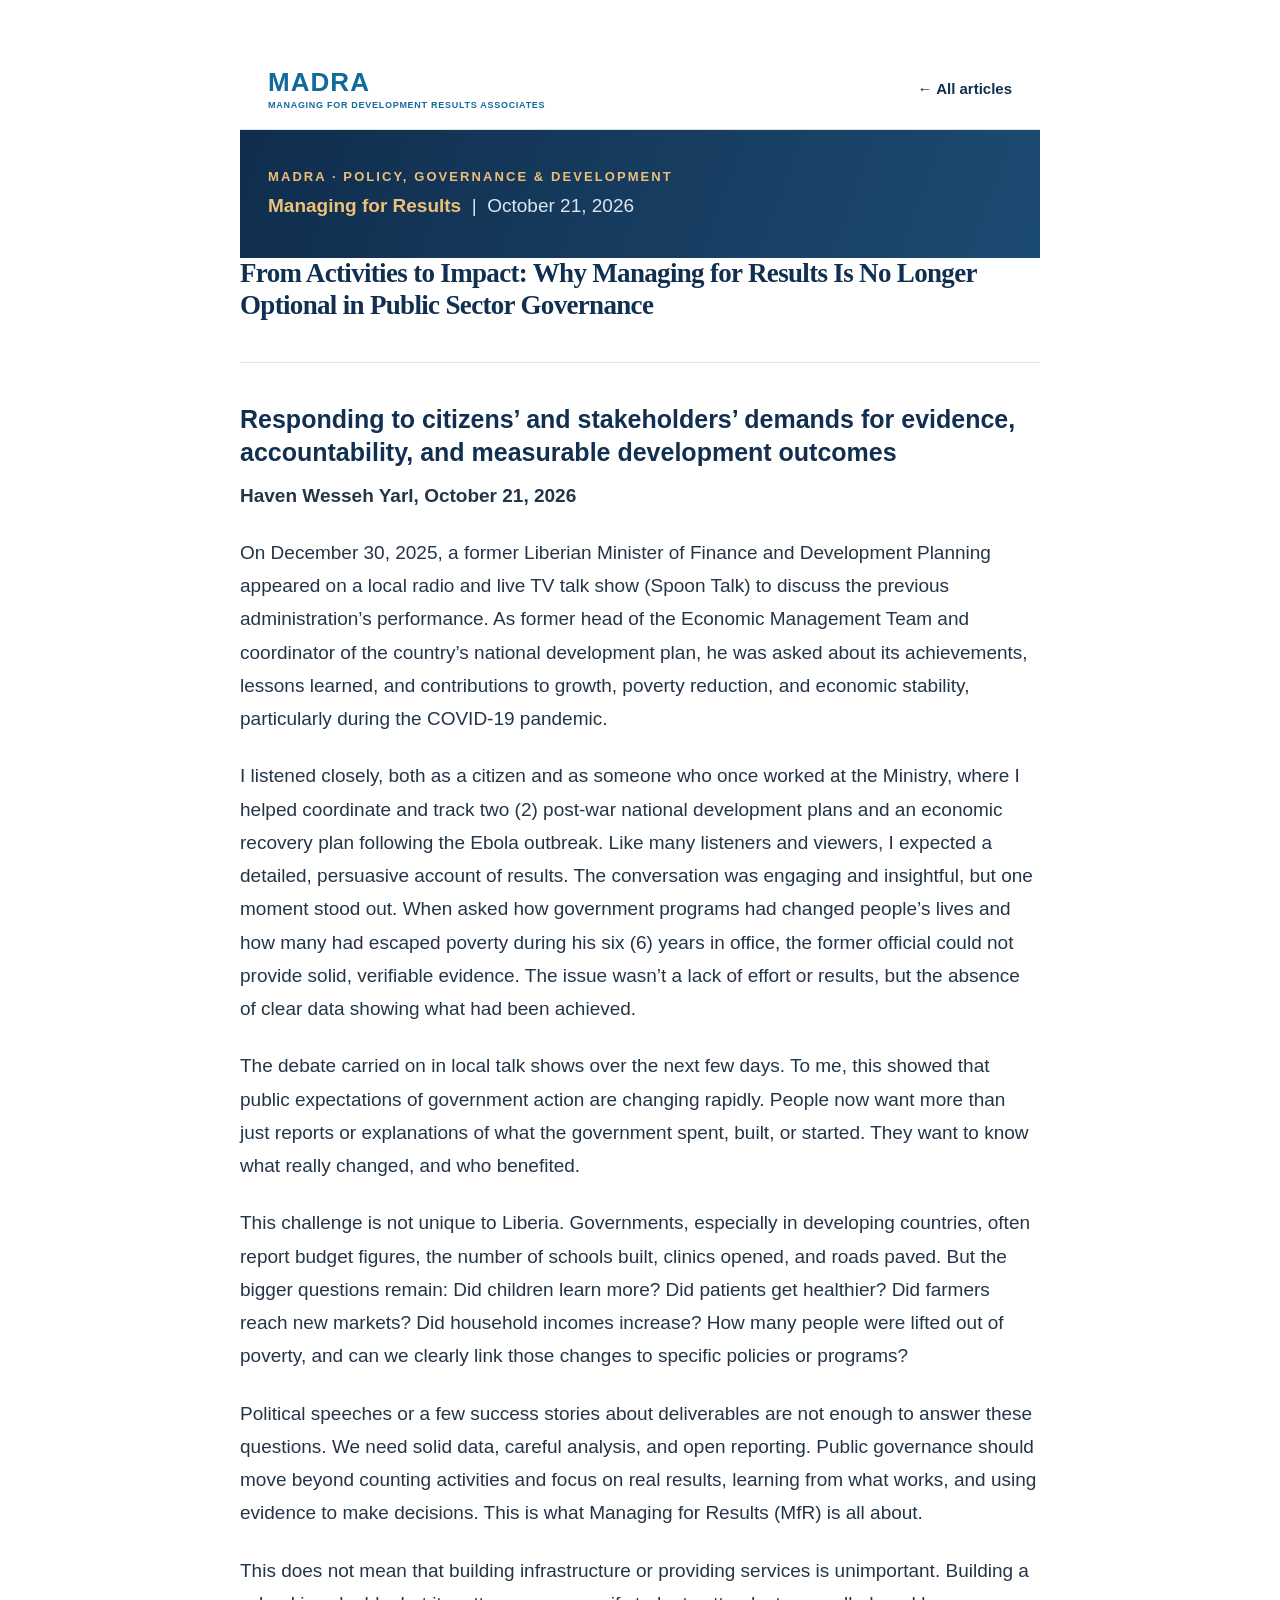
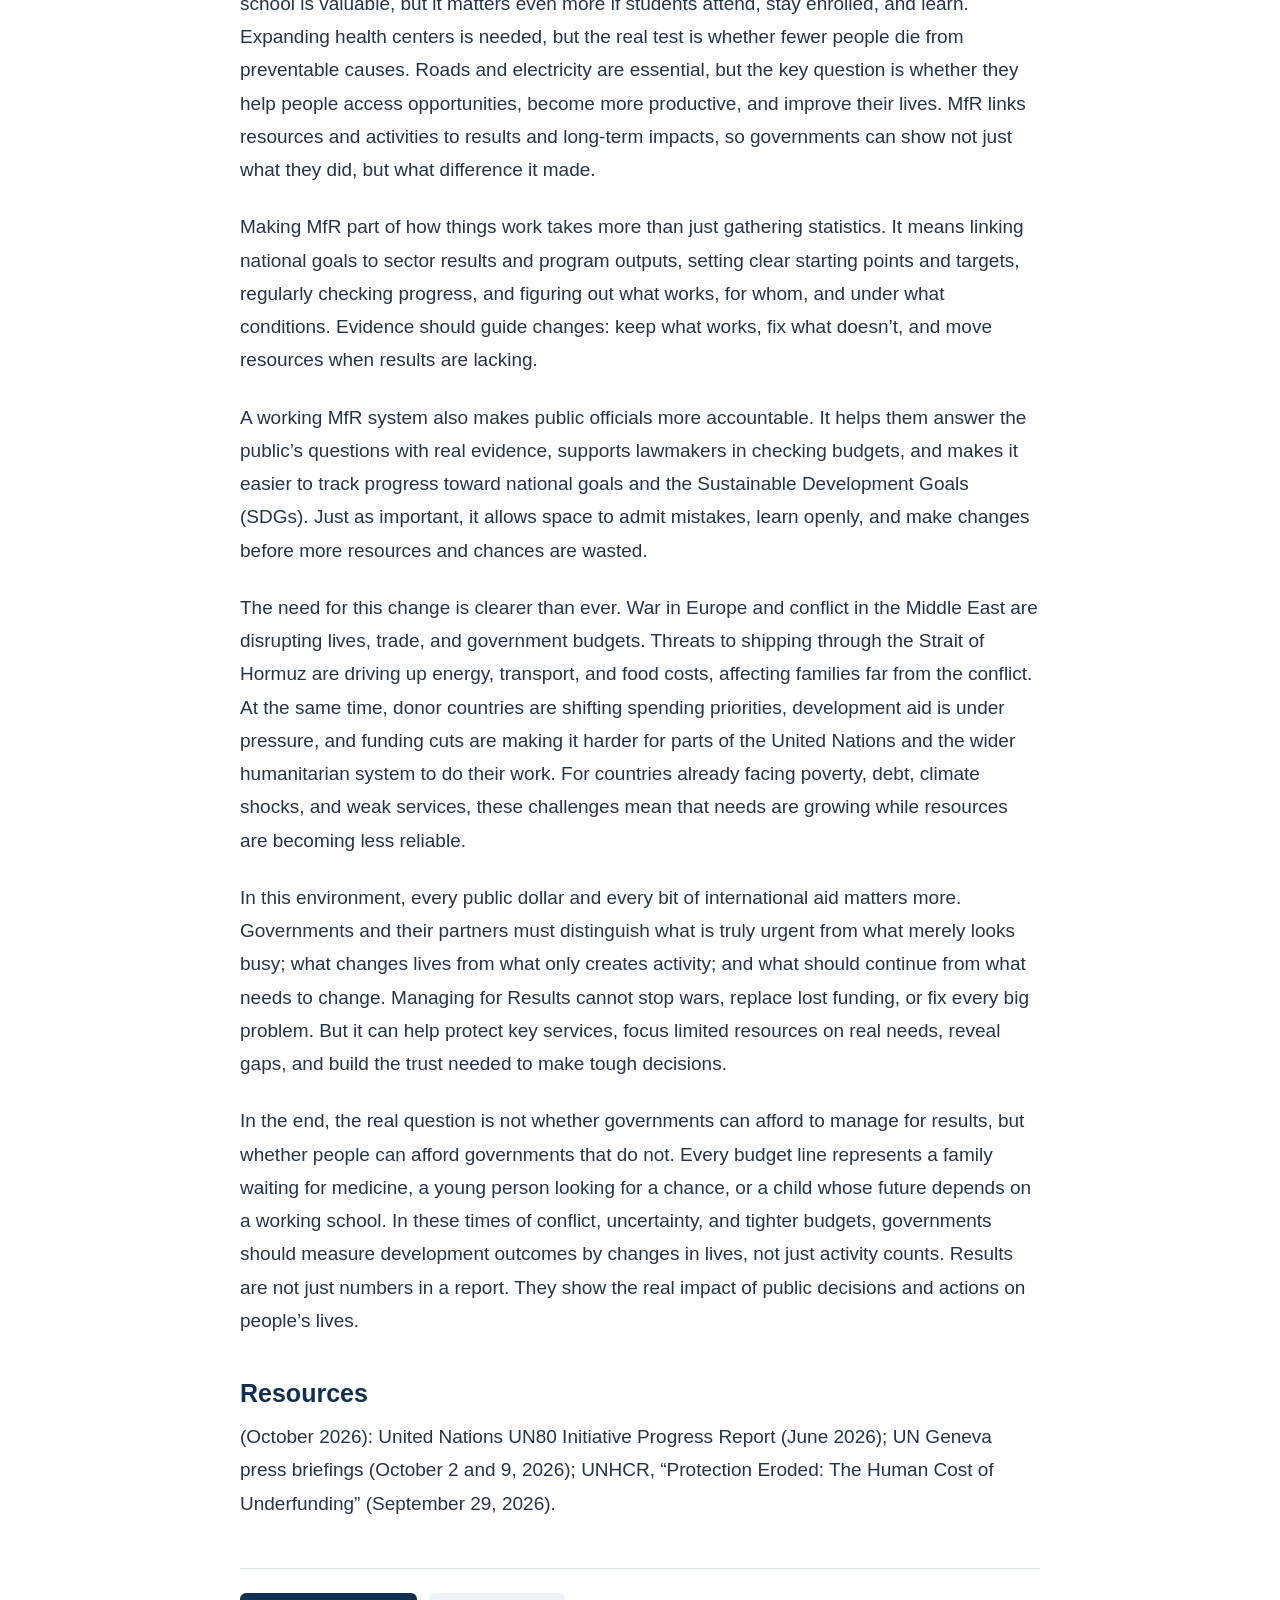
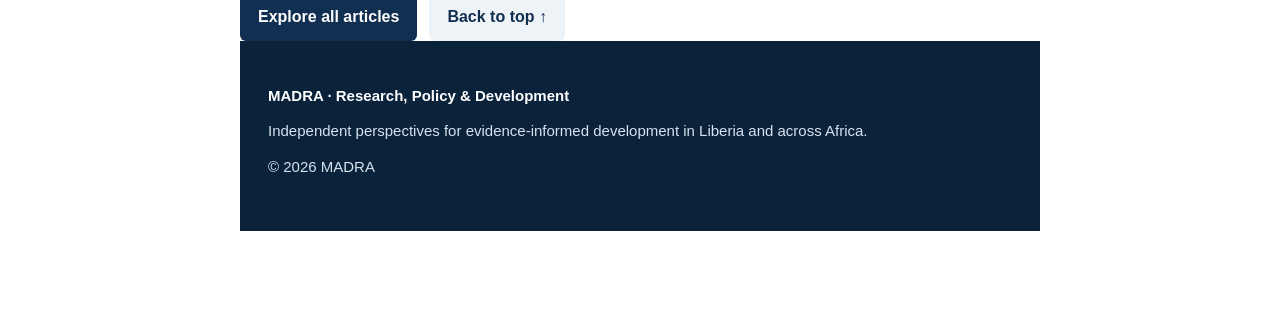
==== commit c67cd4fb: "Update_3" ====
--- a/blogs/managing-for-results/managing_for_results.html
+++ b/blogs/managing-for-results/managing_for_results.html
@@ -252,6 +252,17 @@
 
 
 
+<style type="text/css">:root{--navy:#112f50;--blue:#19456c;--gold:#bb8737;--ink:#243548;--muted:#586b7f;--line:#dce4eb;--paper:#fff;--pale:#f4f7fa}
+html{scroll-behavior:smooth}body{background:var(--paper)!important;color:var(--ink)!important;font-family:Arial,Helvetica,sans-serif!important;font-size:19px!important;line-height:1.75!important;margin:0!important;-webkit-font-smoothing:antialiased}
+.main-container{max-width:860px!important;margin:0 auto!important;padding:50px 30px 90px!important}
+#header{padding:0 0 28px;border-bottom:1px solid var(--line);margin-bottom:38px}
+h1.title{font-family:Georgia,'Times New Roman',serif!important;color:var(--navy)!important;font-size:clamp(2rem,4vw,2.7rem)!important;line-height:1.18!important;letter-spacing:-.025em!important;font-weight:700!important;margin:0 0 12px!important}
+h2,h3,h4{color:var(--navy)!important;line-height:1.32!important;scroll-margin-top:90px}h2{font:700 29px/1.3 Georgia,serif!important;margin-top:48px!important}h3{font-size:25px!important;margin-top:40px!important}h4{font-size:24px!important;margin-top:42px!important}p{margin:0 0 24px!important}a{color:#116a99!important;text-underline-offset:3px}a:hover{color:var(--navy)!important}ul,ol{padding-left:1.5em}li{margin-bottom:10px}blockquote{border-left:4px solid var(--gold)!important;background:var(--pale);padding:16px 22px;color:var(--ink)}
+.madra-header{background:#fff;border-bottom:1px solid var(--line);position:relative;z-index:10}.madra-nav{max-width:1120px;margin:auto;padding:19px 28px;display:flex;align-items:center;justify-content:space-between;gap:18px}.madra-wordmark{font:800 26px/1 Arial,sans-serif;color:var(--navy);letter-spacing:.04em;text-decoration:none!important}.madra-wordmark small{display:block;font-size:9px;letter-spacing:.08em;margin-top:6px}.madra-back{font-size:15px;font-weight:700;color:var(--navy)!important;text-decoration:none!important}.madra-back:hover{text-decoration:underline!important}.madra-kicker{font-size:13px;font-weight:800;letter-spacing:.16em;text-transform:uppercase;color:var(--gold);margin:0 0 14px}.madra-hero{background:linear-gradient(110deg,#102d4d,#1c4b71);color:#fff;padding:36px 28px}.madra-hero-inner{max-width:800px;margin:auto}.madra-hero p{margin:0!important;color:#dce7f2}.madra-hero strong{color:#eec17a}.madra-meta{font-size:16px;color:var(--muted);margin:12px 0 0!important}.madra-feature{width:100%;max-height:310px;object-fit:cover;border-radius:12px;margin:0 0 30px;background:#dce7ed}.madra-footer{background:#0b223b;color:#d6e2ee;padding:42px 28px;font-size:15px;line-height:1.7}.madra-footer-inner{max-width:1120px;margin:auto}.madra-footer a{color:#fff!important}.madra-footer strong{color:#fff}.madra-footer p{margin:0 0 10px!important}.madra-actions{border-top:1px solid var(--line);margin-top:48px;padding-top:24px;display:flex;flex-wrap:wrap;gap:12px}.madra-button{display:inline-block;background:var(--navy);color:white!important;padding:10px 18px;border-radius:6px;text-decoration:none!important;font-size:16px;font-weight:700}.madra-button.alt{background:#edf3f7;color:var(--navy)!important}
+
+.main-container>h3:first-of-type{font-family:Arial,sans-serif!important;font-size:23px!important;font-weight:500!important;line-height:1.5!important;color:#486079!important;margin:0 0 20px!important}.main-container>h3:first-of-type strong{font-weight:500!important}.main-container>h4:first-of-type{font-size:16px!important;color:var(--muted)!important;margin:0 0 34px!important}.main-container>h4:first-of-type strong{font-weight:600!important}
+@media(max-width:650px){body{font-size:18px!important;line-height:1.72!important}.main-container{padding:32px 21px 65px!important}h1.title{font-size:30px!important}h3,h4{font-size:22px!important}.main-container>h3:first-of-type{font-size:20px!important}.madra-nav{padding:16px 20px}.madra-wordmark{font-size:23px}.madra-back{font-size:13px}.madra-hero{padding:25px 21px}}
+</style>
 
 
 
@@ -343,6 +354,14 @@
 
 
 
+<header class="madra-header"><nav class="madra-nav" aria-label="Article navigation">
+<a class="madra-wordmark" href="../../index.html">MADRA<small>MANAGING FOR DEVELOPMENT RESULTS ASSOCIATES</small></a>
+<a class="madra-back" href="../../index.html">← All articles</a>
+</nav></header>
+<section class="madra-hero"><div class="madra-hero-inner">
+<p class="madra-kicker" style="color:#edbe78">MADRA · POLICY, GOVERNANCE &amp; DEVELOPMENT</p>
+<p><strong>Managing for Results</strong>  |  October 21, 2026</p>
+</div></section>
 
 <div id="header">
 
@@ -452,6 +471,14 @@
 2026).</p>
 </div>
 
+<div class="madra-actions">
+<a class="madra-button" href="../../index.html">Explore all articles</a>
+<a class="madra-button alt" href="#header">Back to top ↑</a>
+</div>
+<footer class="madra-footer"><div class="madra-footer-inner">
+<p><strong>MADRA · Research, Policy &amp; Development</strong></p>
+<p>Independent perspectives for evidence-informed development in Liberia and across Africa.</p>
+<p>© 2026 MADRA</p></div></footer>
 
 
 
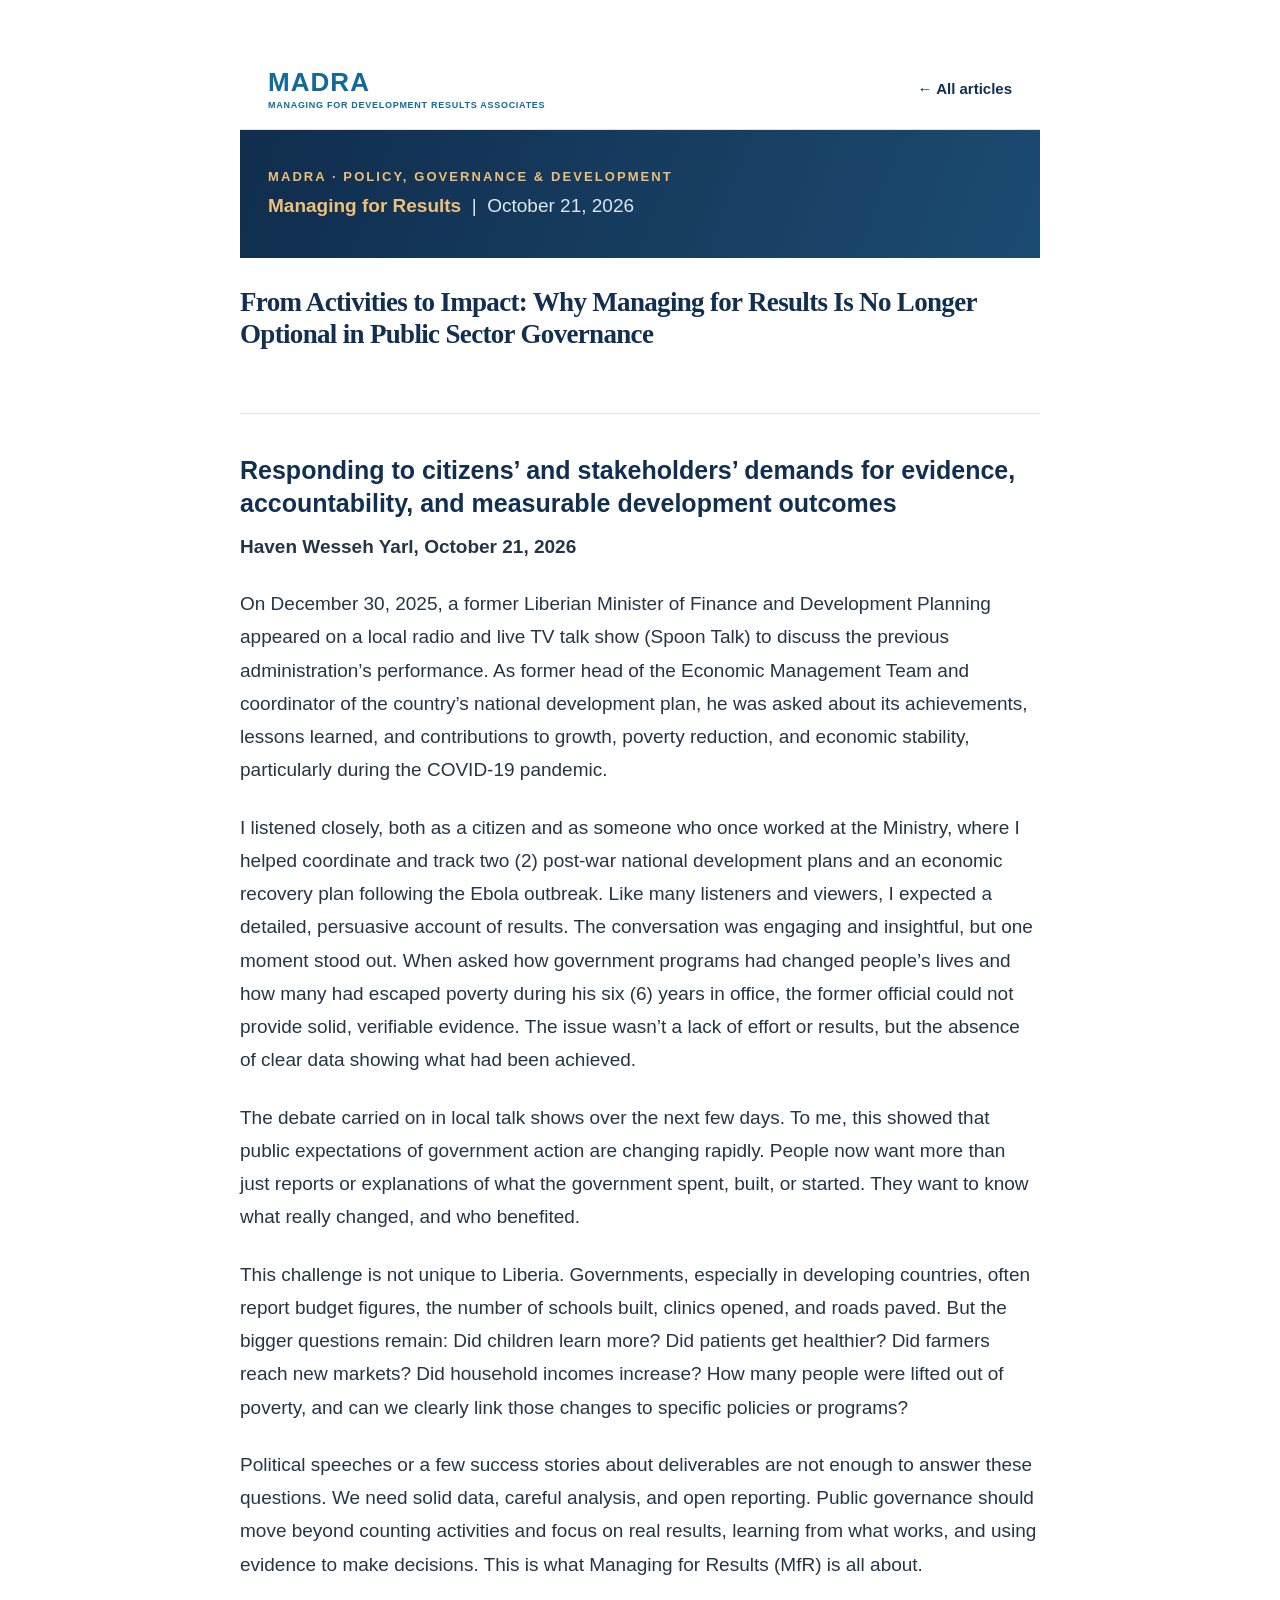
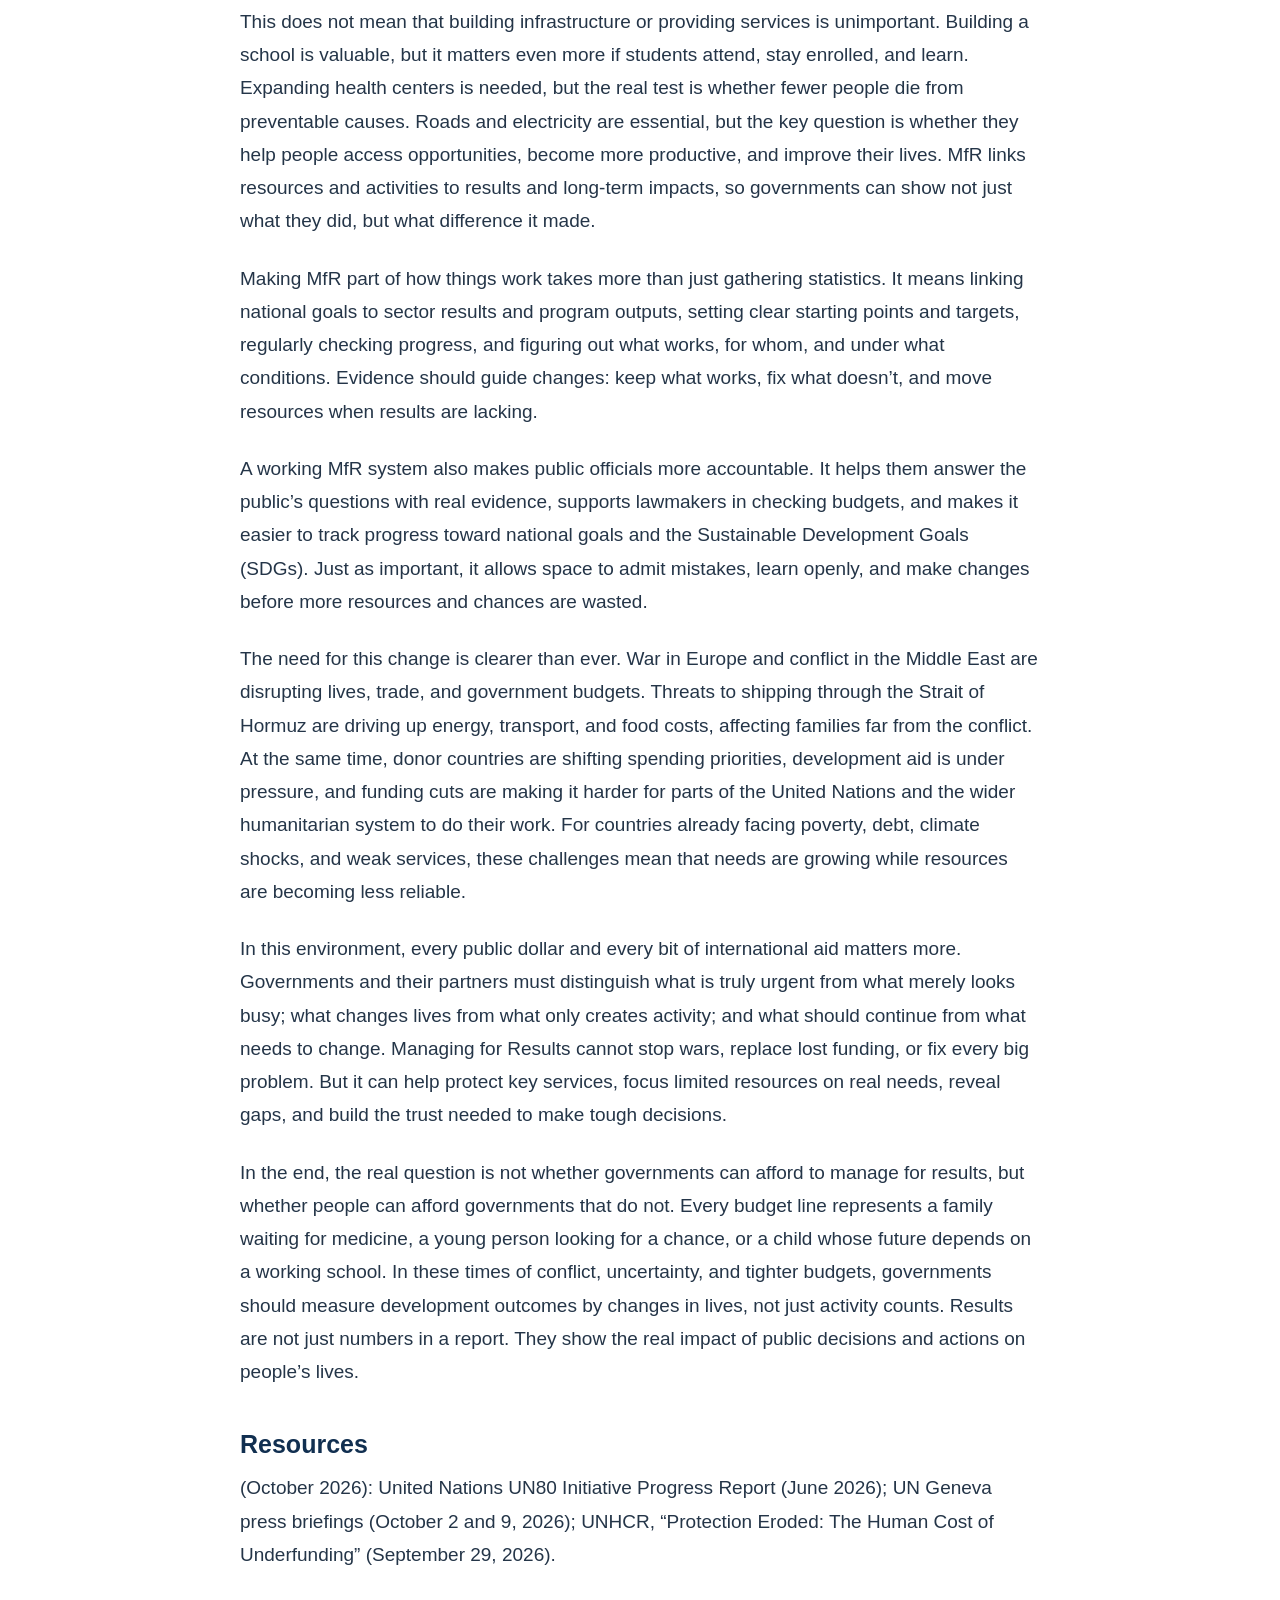
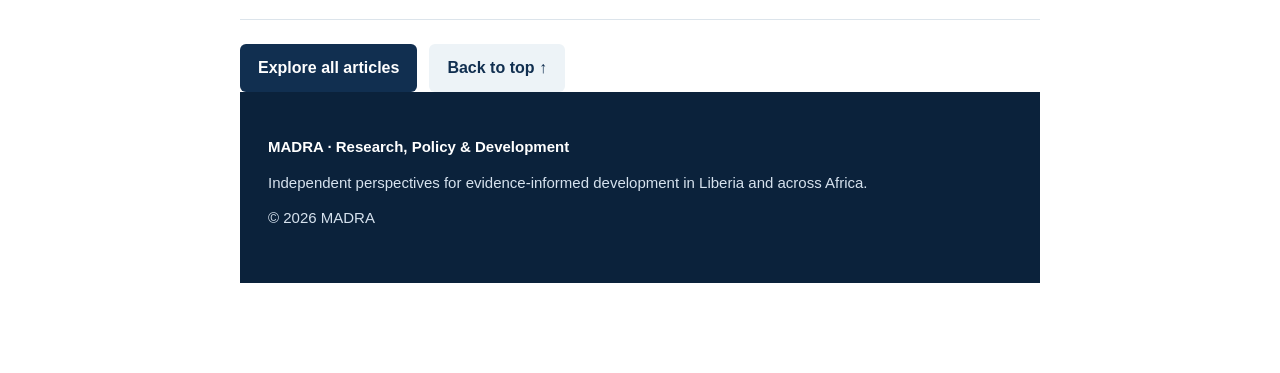
==== commit 5f221776: "Update_4" ====
--- a/blogs/managing-for-results/managing_for_results.html
+++ b/blogs/managing-for-results/managing_for_results.html
@@ -262,6 +262,35 @@
 
 .main-container>h3:first-of-type{font-family:Arial,sans-serif!important;font-size:23px!important;font-weight:500!important;line-height:1.5!important;color:#486079!important;margin:0 0 20px!important}.main-container>h3:first-of-type strong{font-weight:500!important}.main-container>h4:first-of-type{font-size:16px!important;color:var(--muted)!important;margin:0 0 34px!important}.main-container>h4:first-of-type strong{font-weight:600!important}
 @media(max-width:650px){body{font-size:18px!important;line-height:1.72!important}.main-container{padding:32px 21px 65px!important}h1.title{font-size:30px!important}h3,h4{font-size:22px!important}.main-container>h3:first-of-type{font-size:20px!important}.madra-nav{padding:16px 20px}.madra-wordmark{font-size:23px}.madra-back{font-size:13px}.madra-hero{padding:25px 21px}}
+
+
+.main-container h1.title {
+margin-top: 28px !important;
+margin-bottom: 34px !important;
+line-height: 1.2 !important;
+}
+
+.main-container > h3:first-of-type {
+margin-top: 0 !important;
+margin-bottom: 16px !important;
+line-height: 1.35 !important;
+}
+
+.main-container > h3:first-of-type + p {
+margin-top: 0 !important;
+margin-bottom: 22px !important;
+font-size: 20px !important;
+font-weight: 600 !important;
+line-height: 1.4 !important;
+}
+
+.main-container > h3:first-of-type + p + p {
+margin-top: 0 !important;
+}
+
+.main-container > h3:first-of-type + p {
+margin-bottom: 12px !important;
+}
 </style>
 
 
